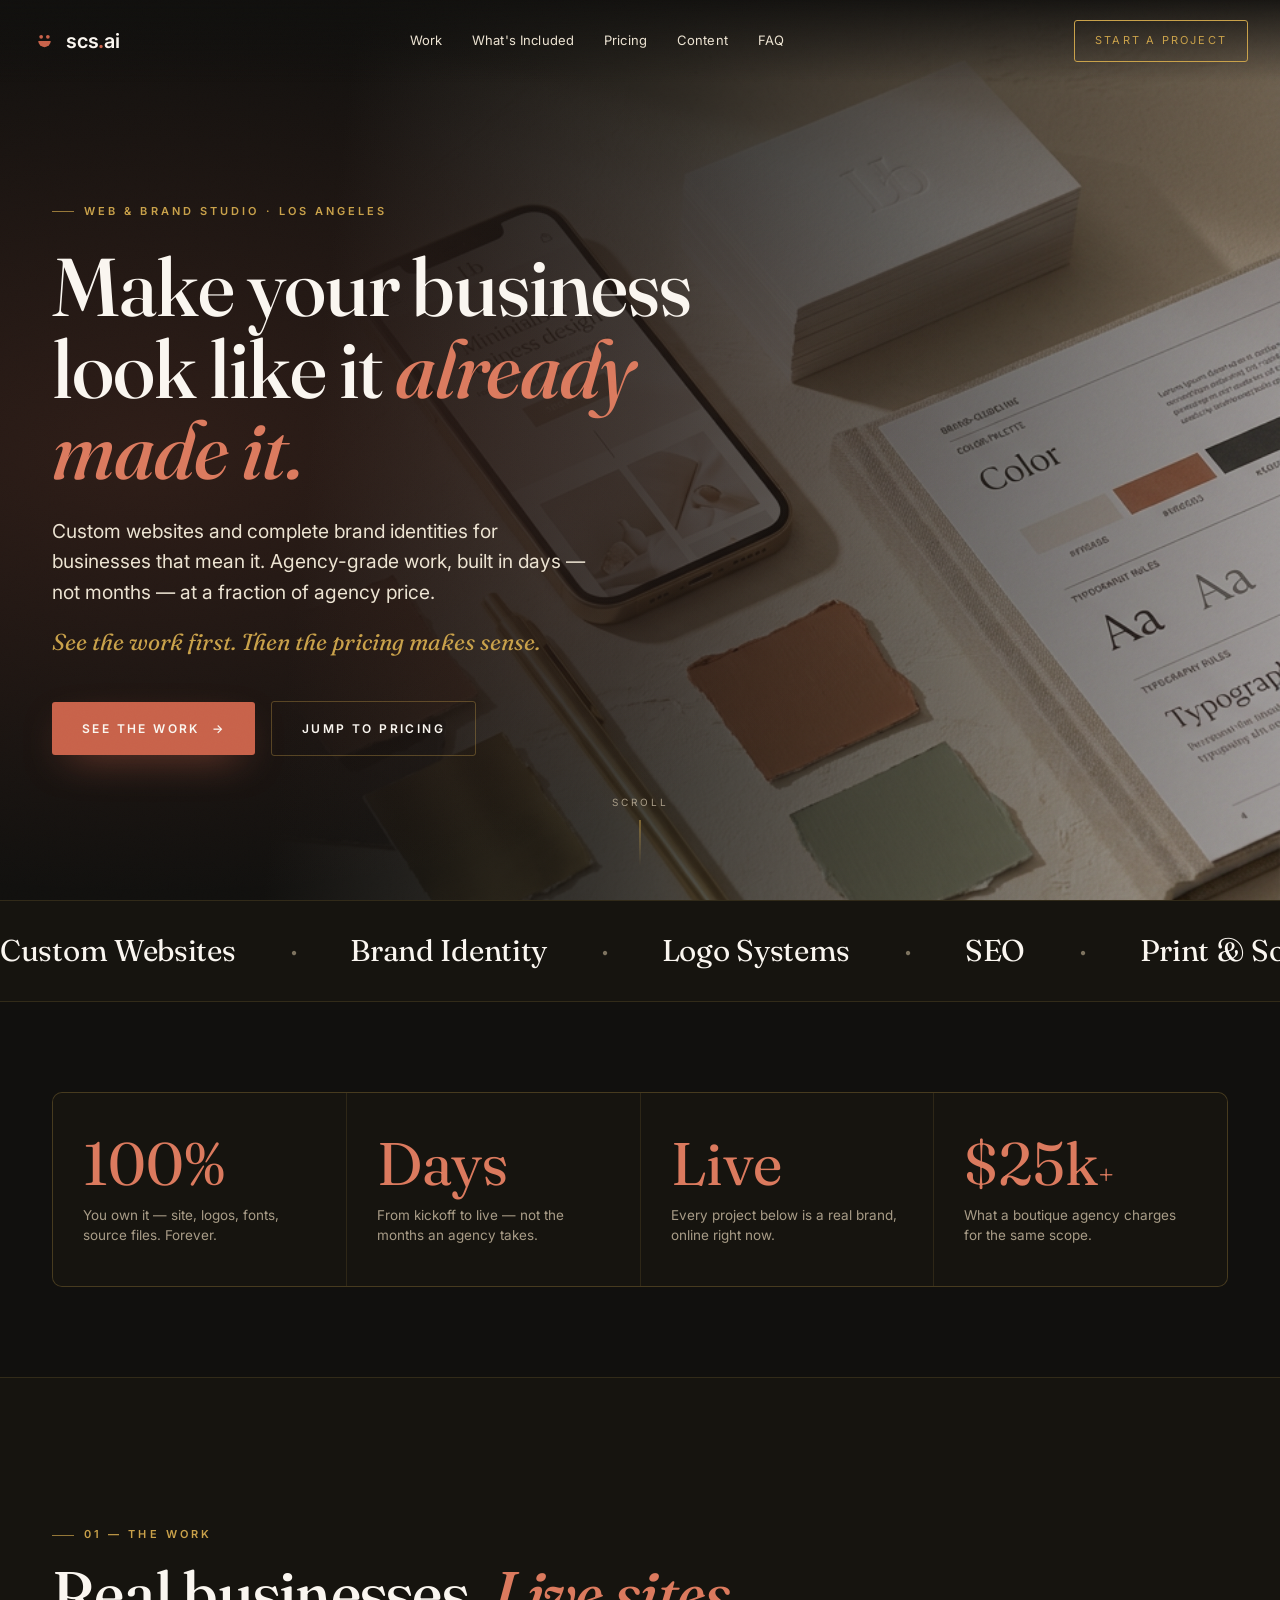
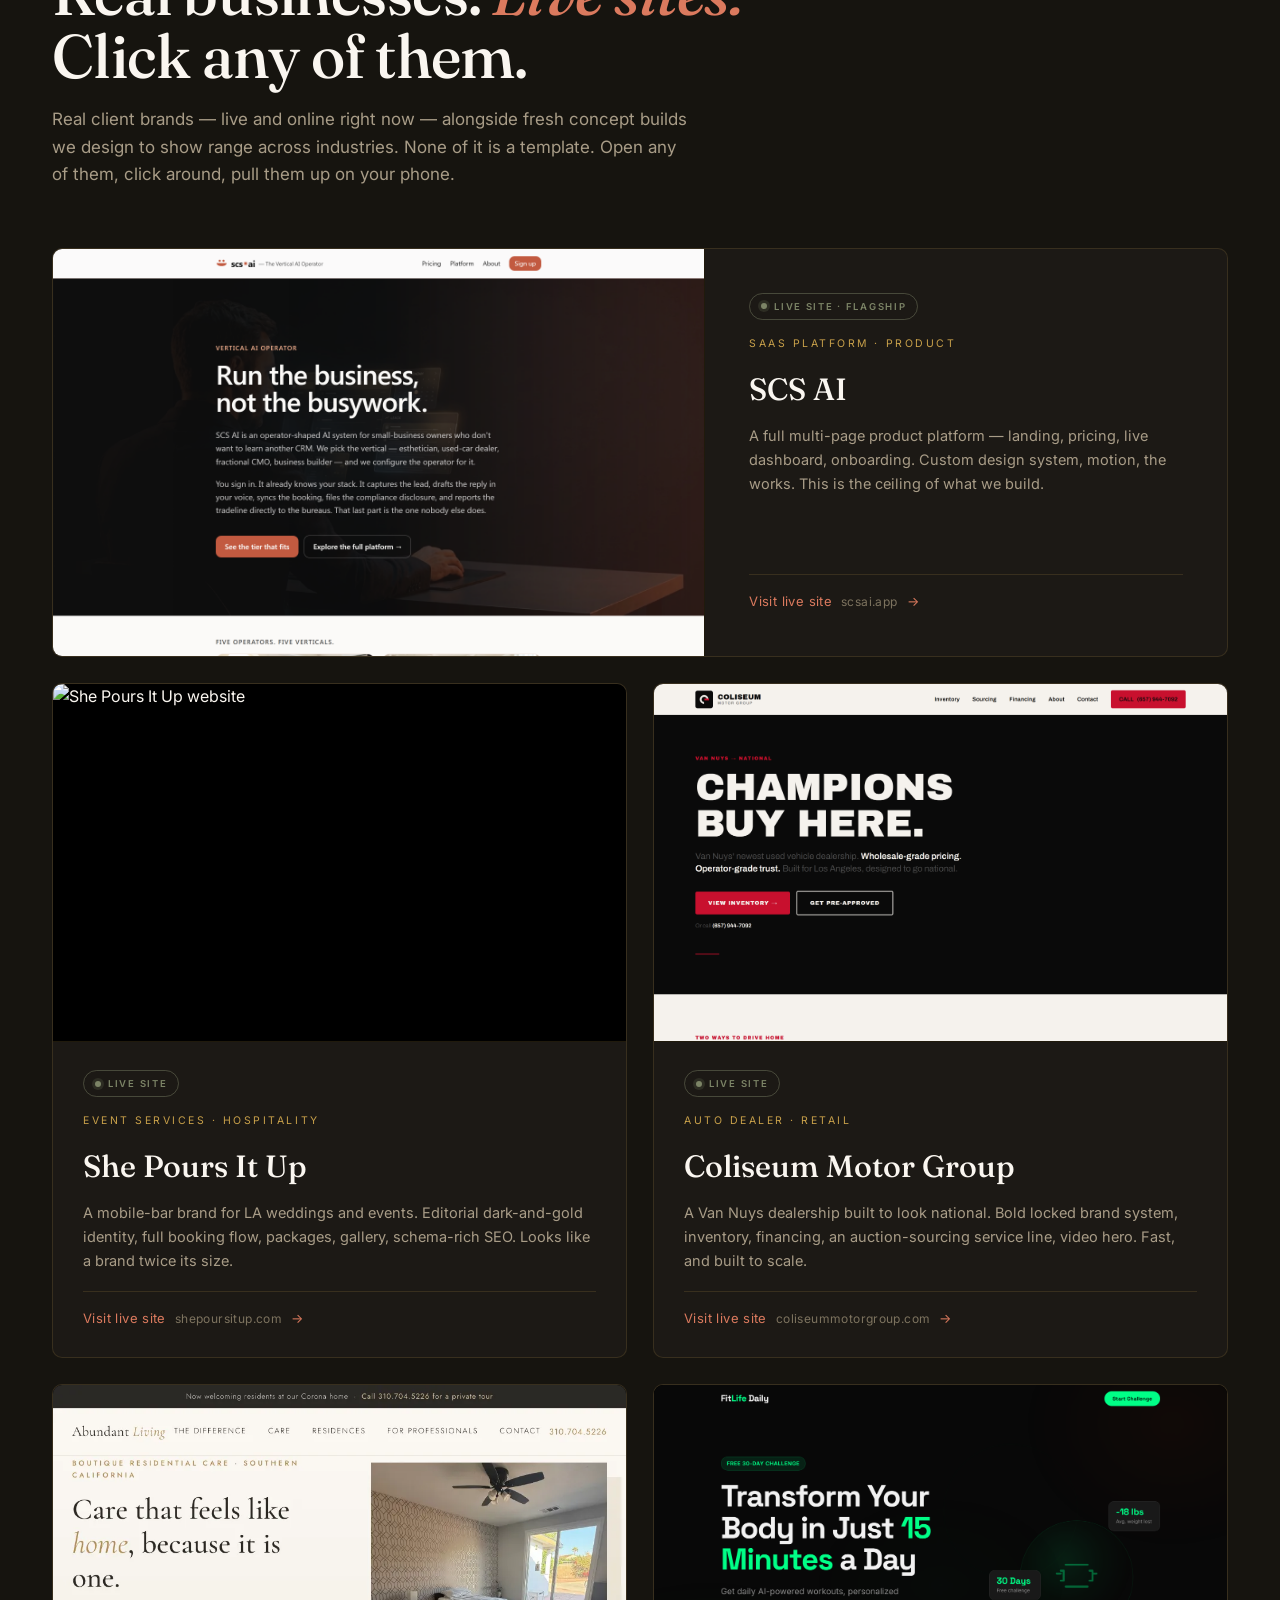
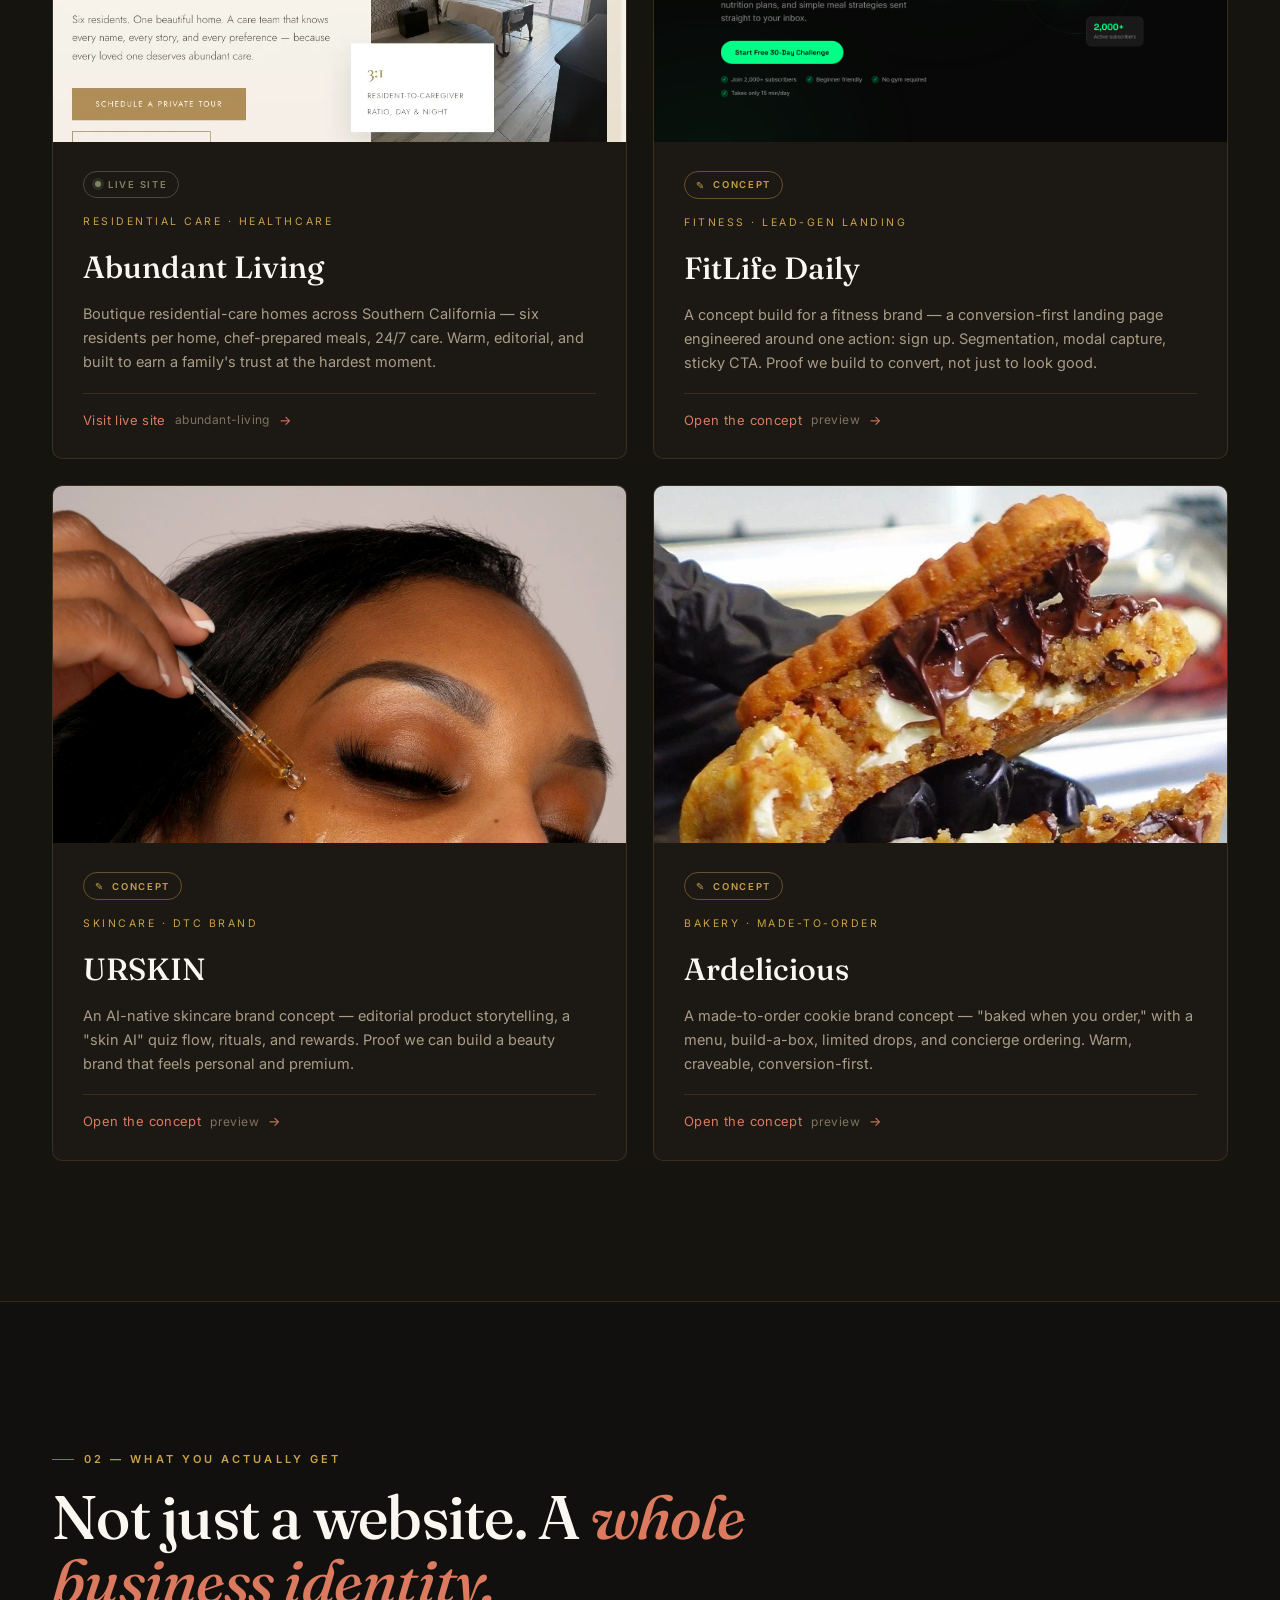
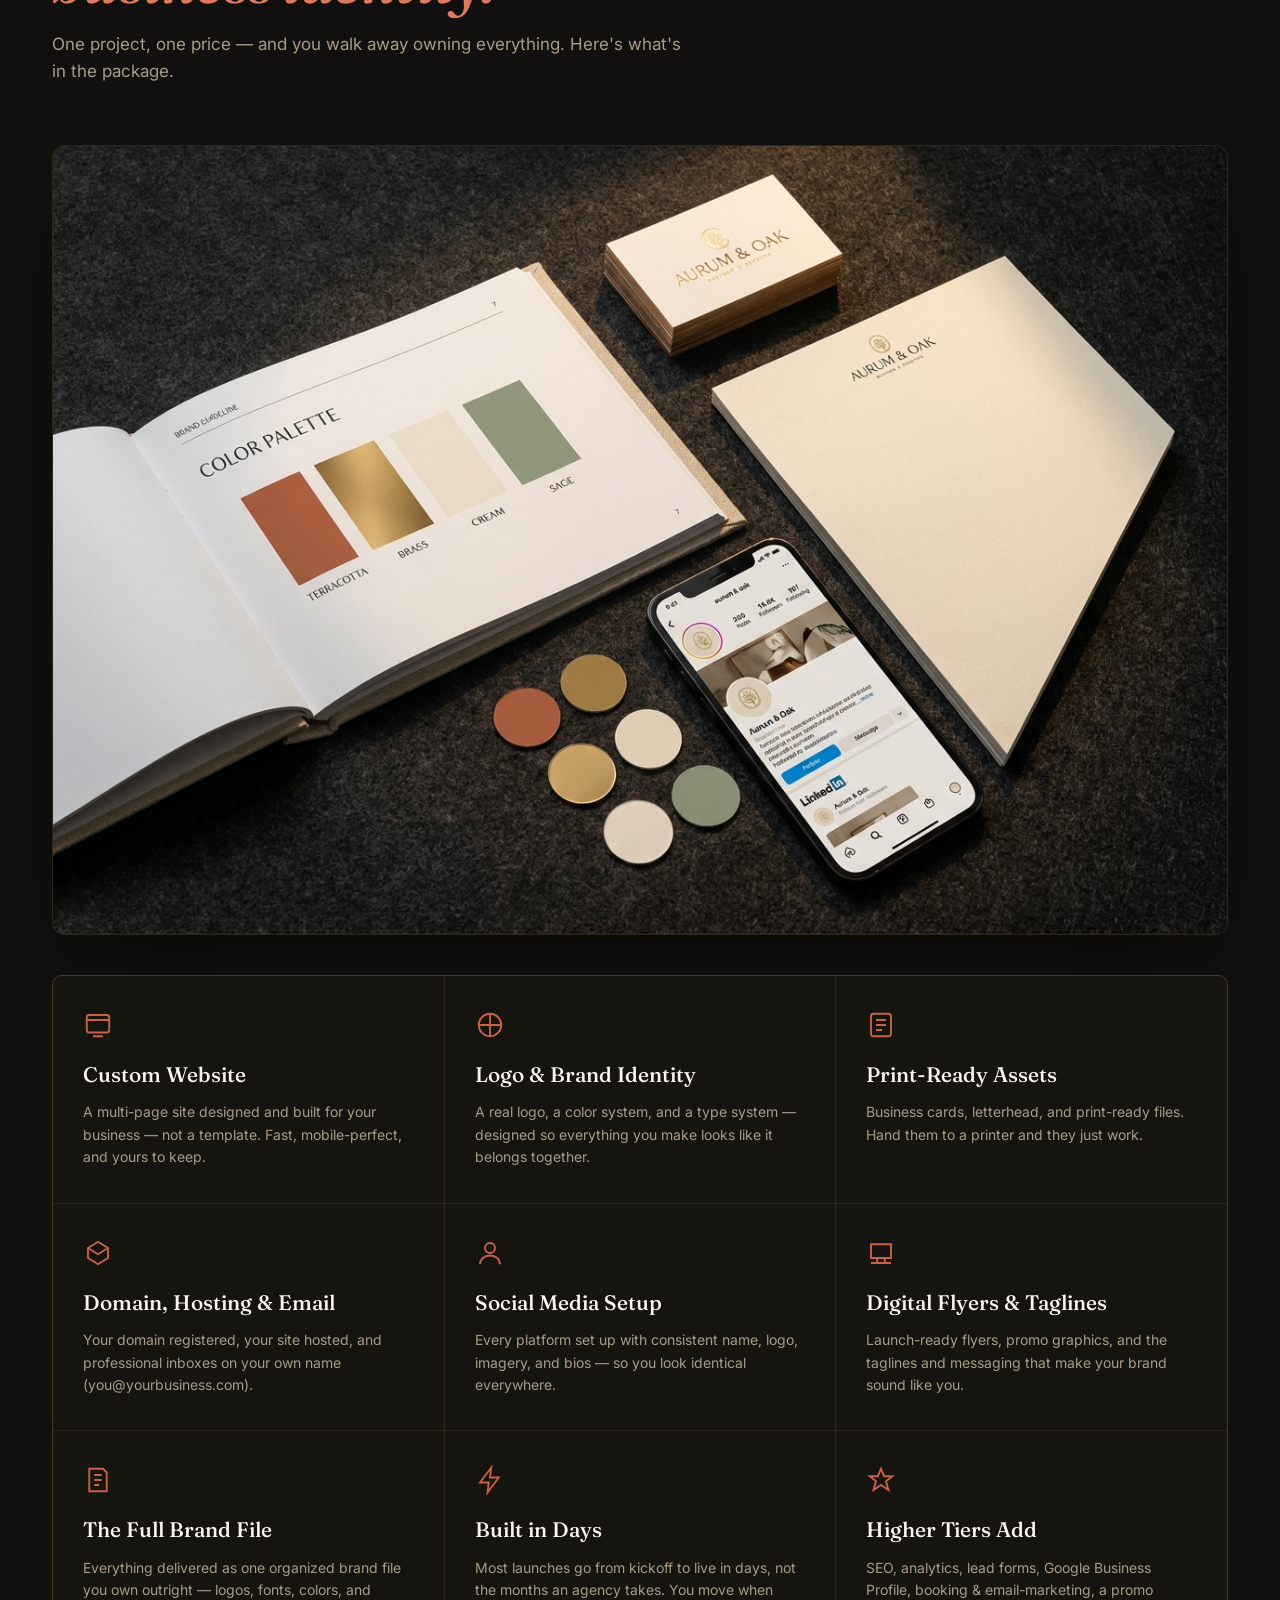
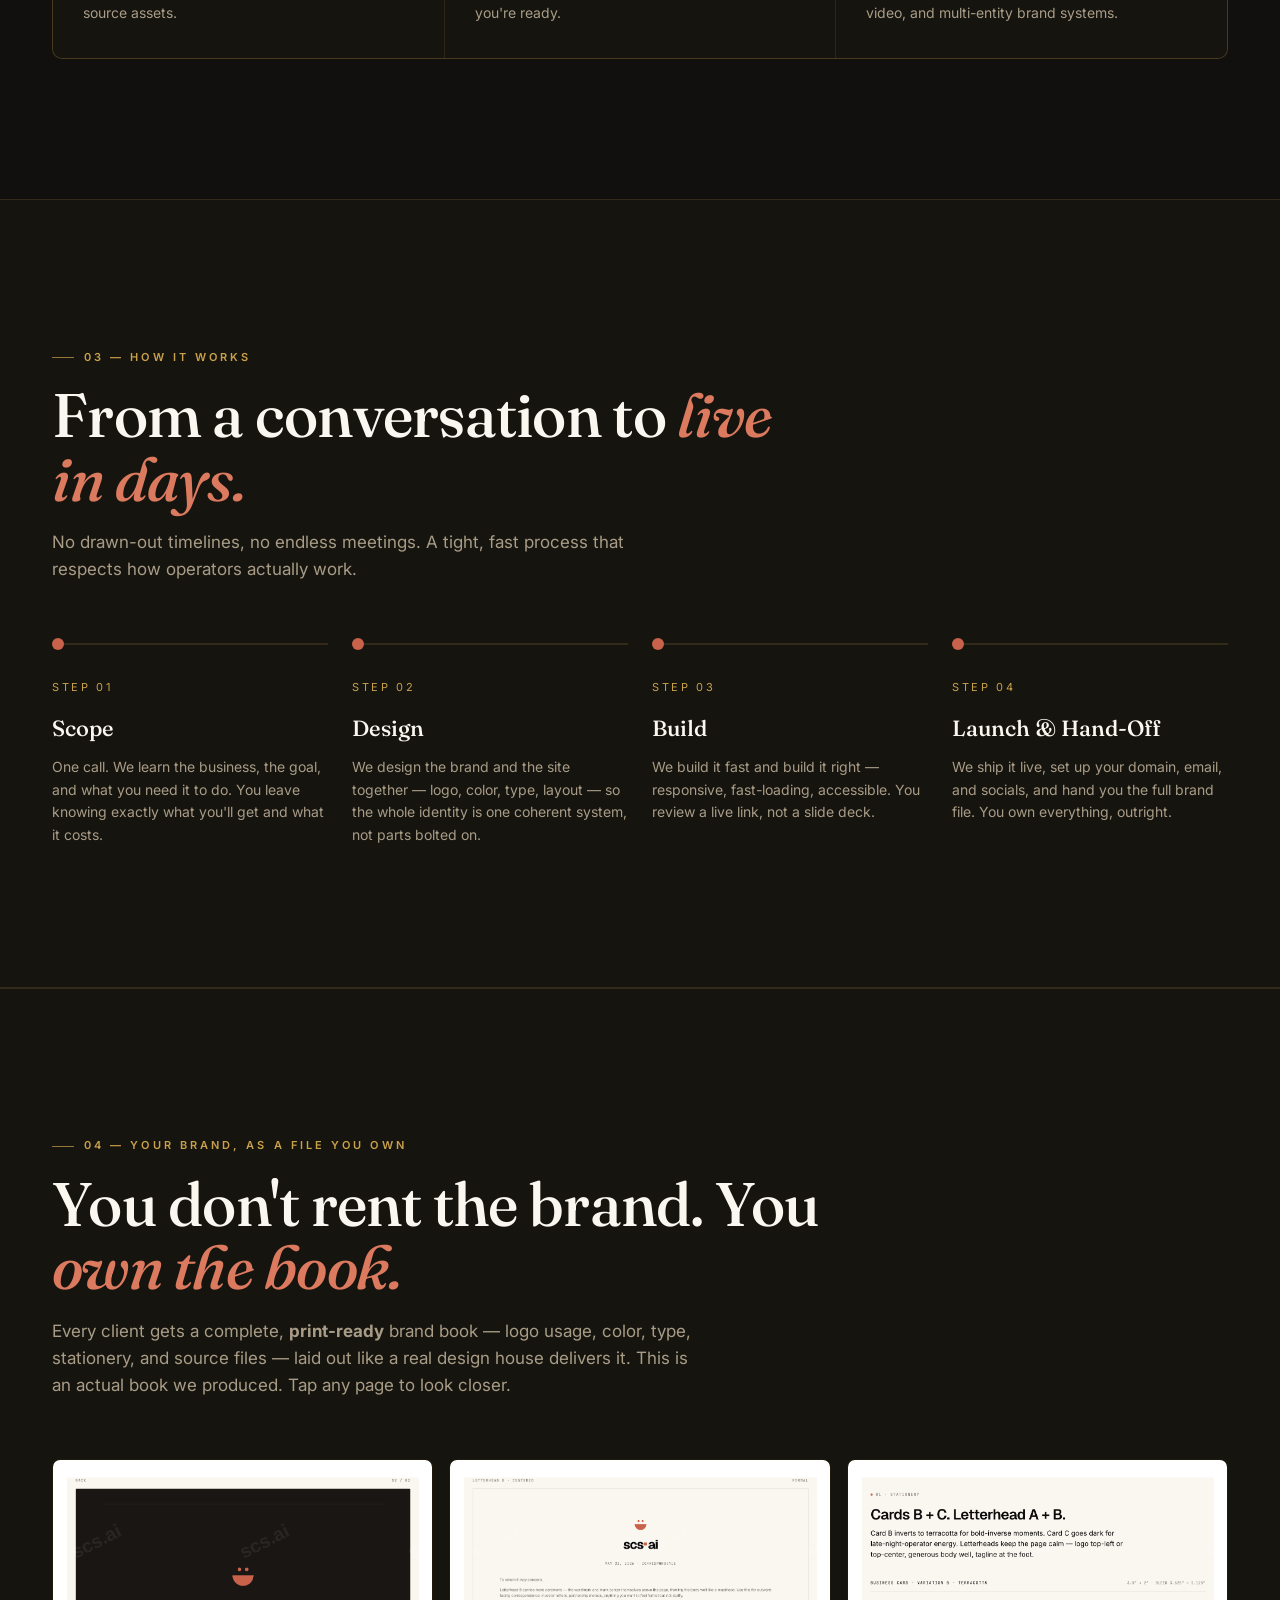
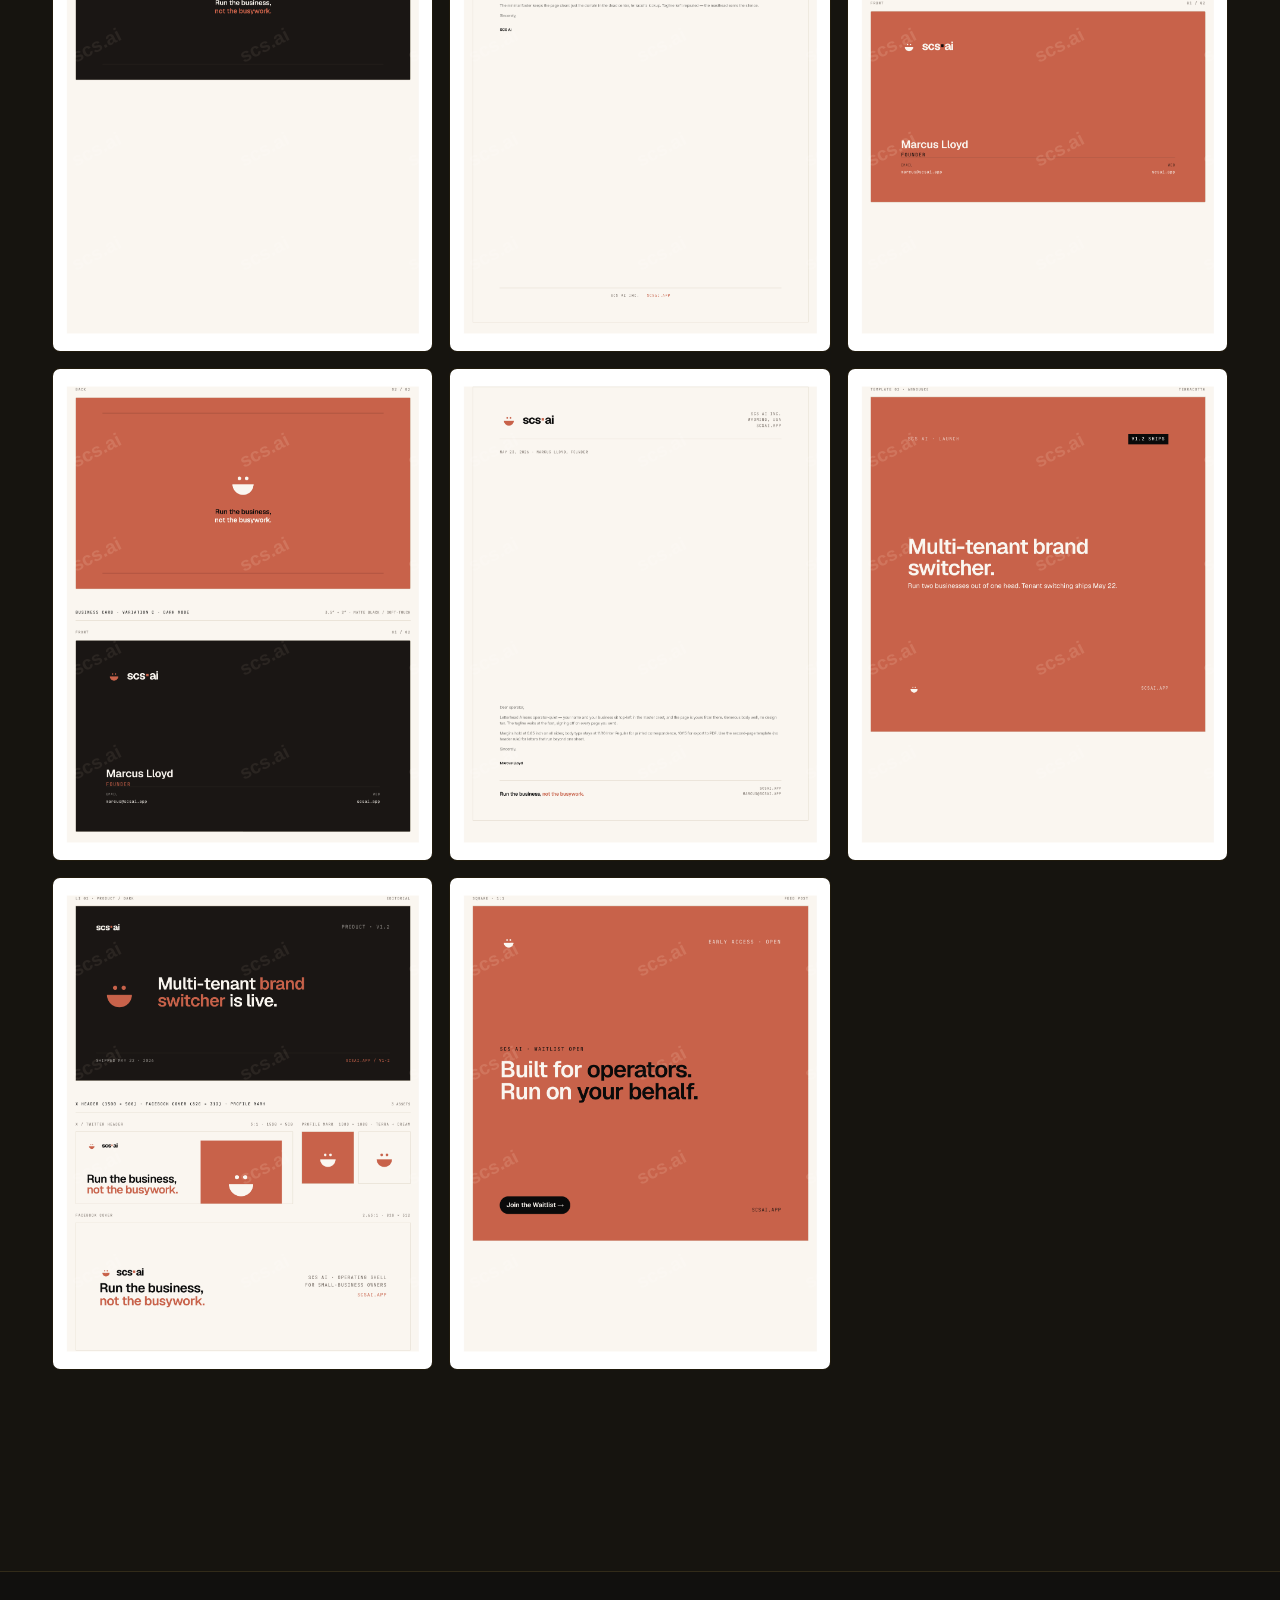
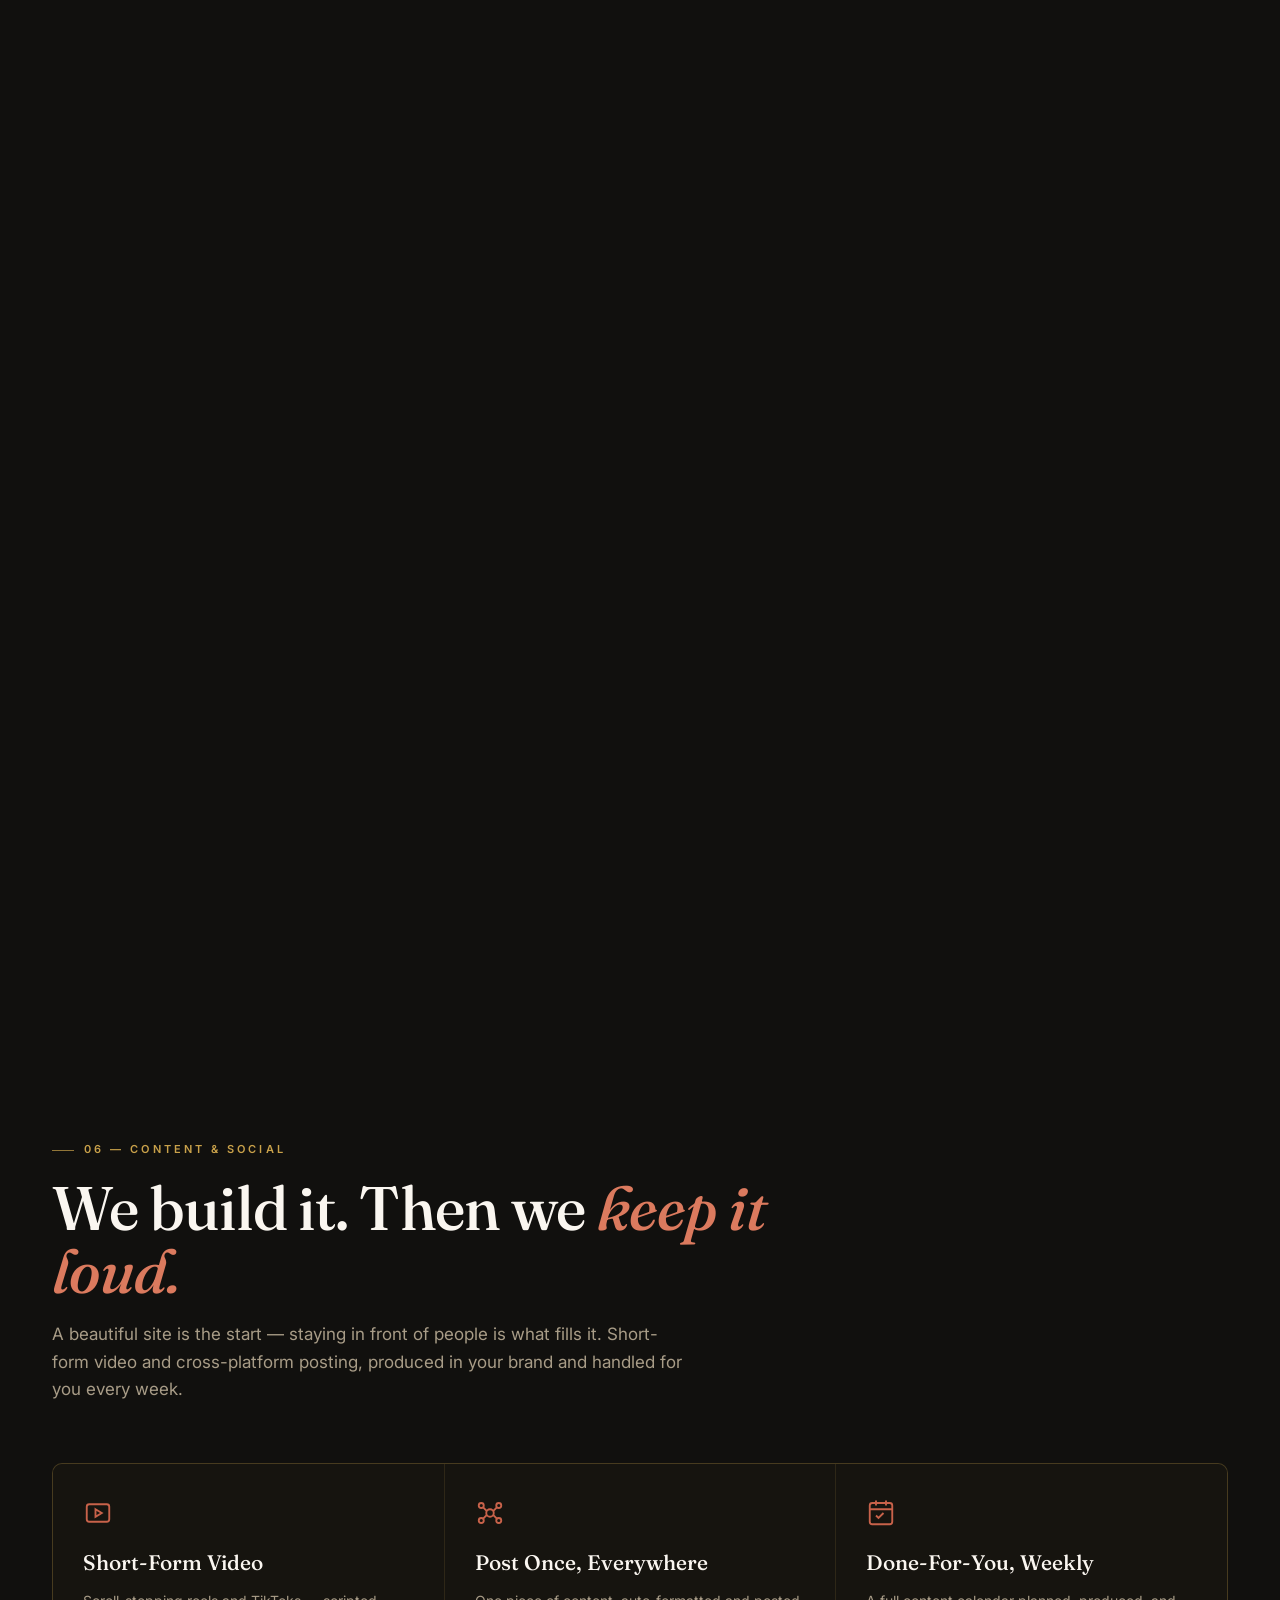
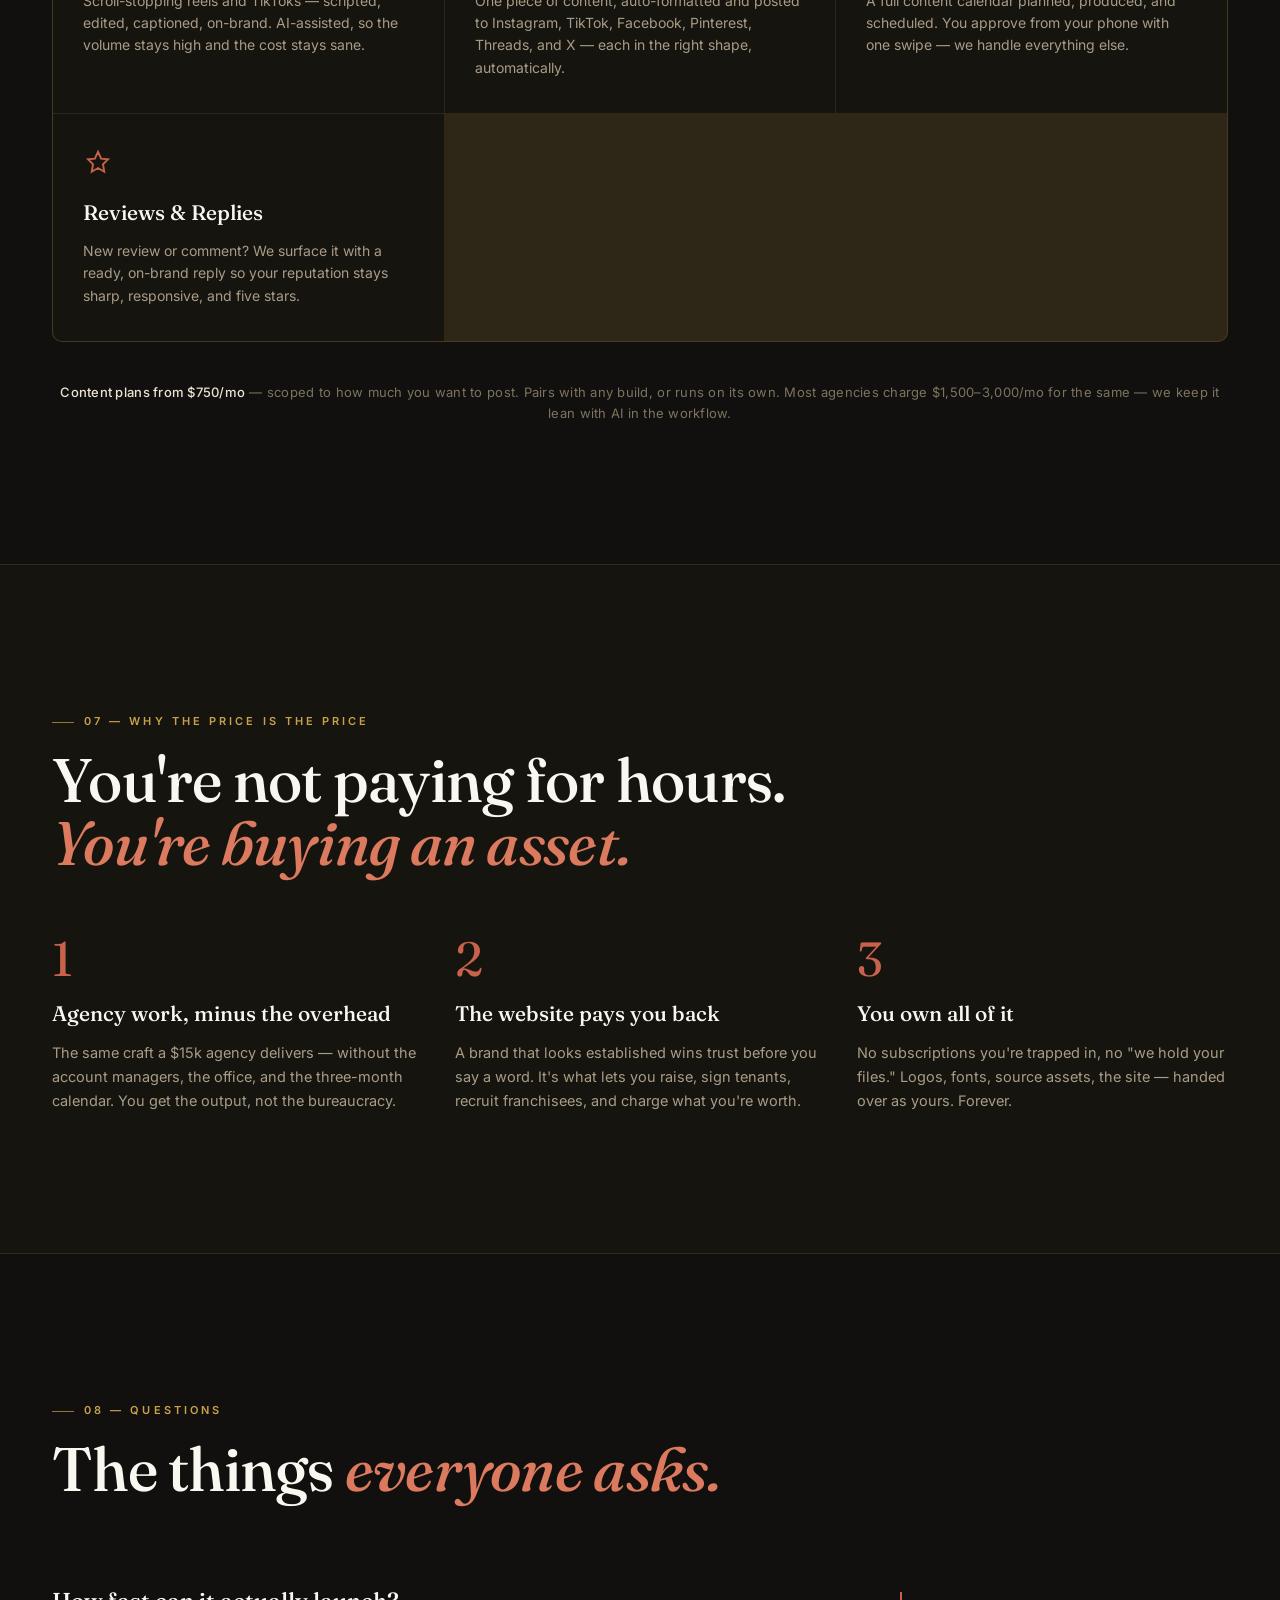
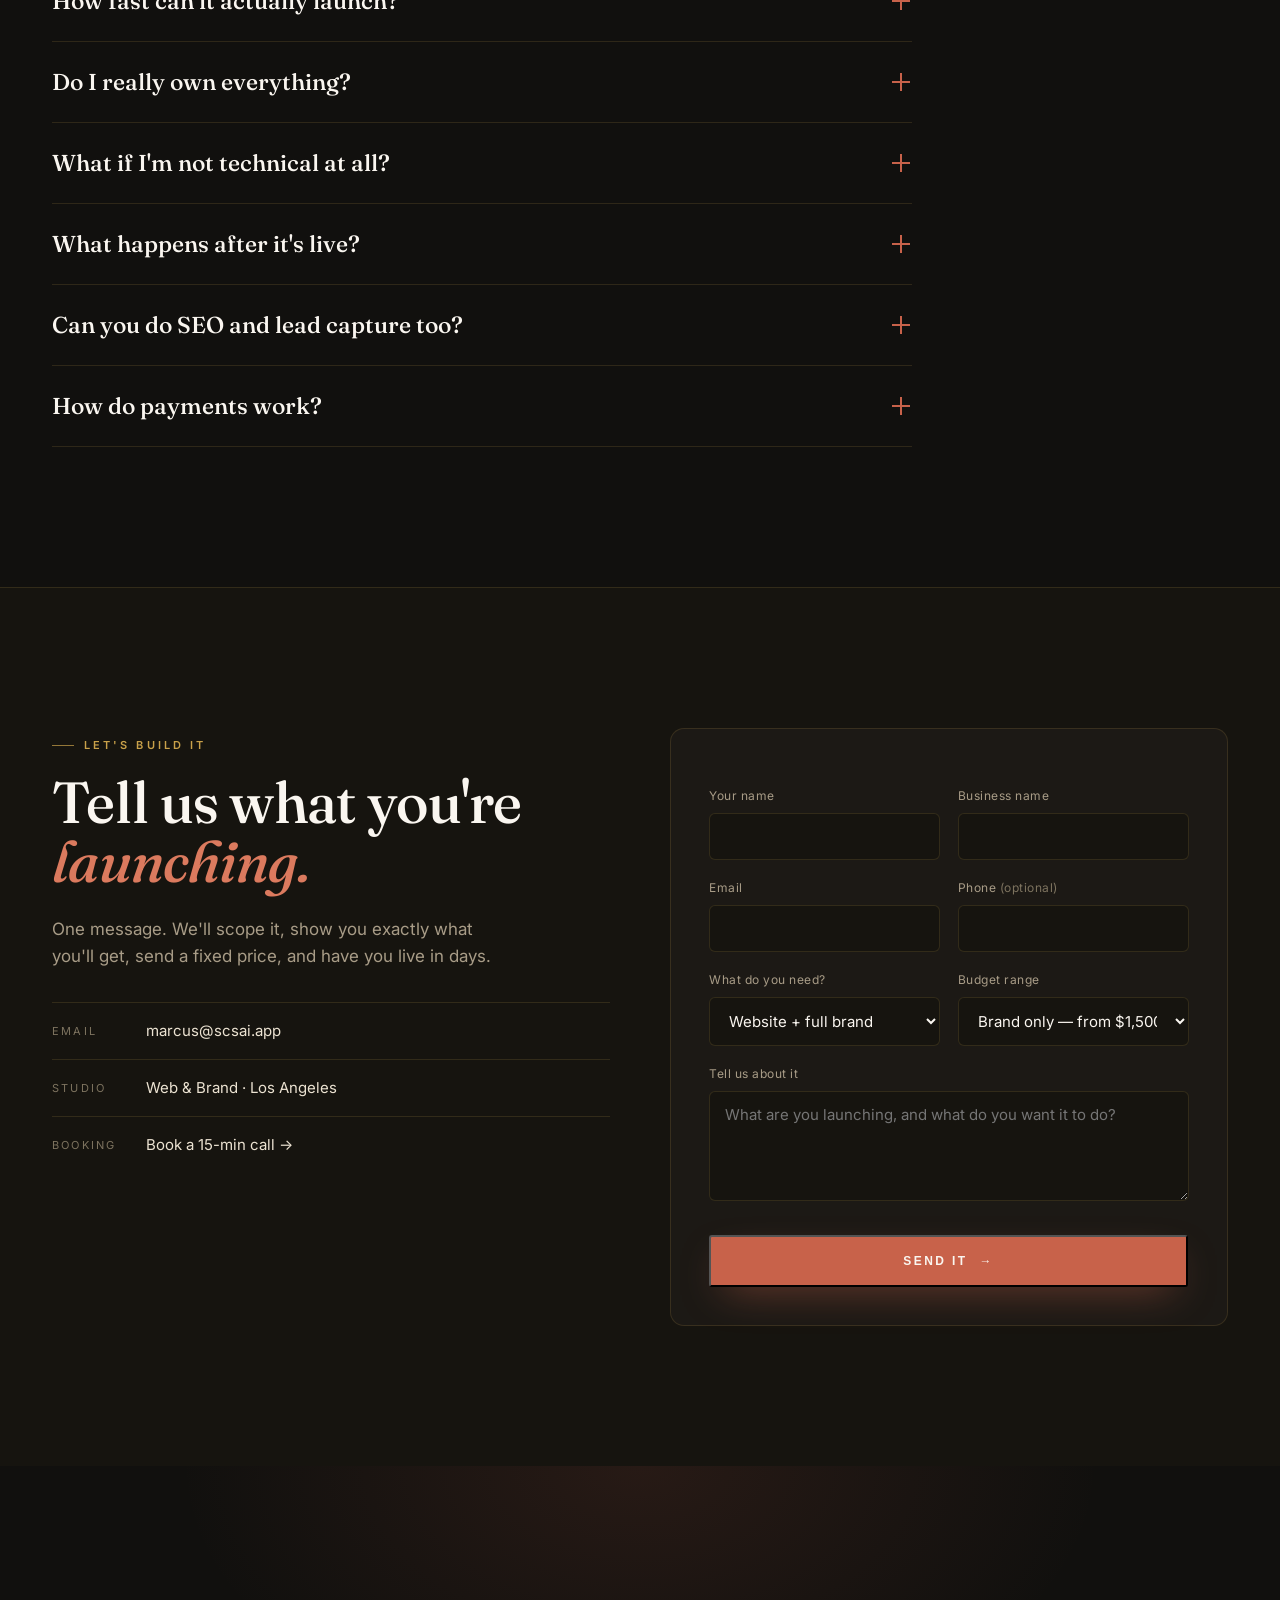
==== index.html @ d677682e "Brand portfolio: watermarked, print-ready gallery + lightbox Expanded the brand-file section into a " ====
<!DOCTYPE html>
<html lang="en">
<head>
<meta charset="UTF-8" />
<meta name="viewport" content="width=device-width, initial-scale=1.0" />
<meta name="robots" content="noindex, nofollow" />
<title>SCS AI — Websites & Brands for Businesses That Mean It</title>
<meta name="description" content="Custom websites and complete brand identities for serious small businesses. Agency-grade work, founder-grade speed. See the live work, then the pricing." />
<meta property="og:title" content="SCS AI — Websites & Brands for Businesses That Mean It" />
<meta property="og:description" content="Custom websites and complete brand identities. See the live work, then the pricing." />
<meta property="og:type" content="website" />
<link rel="icon" href="data:image/svg+xml,<svg xmlns='http://www.w3.org/2000/svg' viewBox='0 0 120 120'><rect width='120' height='120' rx='24' fill='%2311100e'/><circle cx='46' cy='46' r='9' fill='%23c8624a'/><circle cx='74' cy='46' r='9' fill='%23c8624a'/><path d='M34 62a26 26 0 0 0 52 0Z' fill='%23c8624a'/></svg>">

<link rel="preconnect" href="https://fonts.googleapis.com">
<link rel="preconnect" href="https://fonts.gstatic.com" crossorigin>
<link href="https://fonts.googleapis.com/css2?family=Fraunces:ital,opsz,wght@0,9..144,400;0,9..144,500;0,9..144,600;0,9..144,700;1,9..144,400;1,9..144,500&family=Inter:wght@400;500;600;700&display=swap" rel="stylesheet">

<style>
:root{
  --bg:#11100e; --bg-2:#16140f; --panel:#1c1915; --panel-2:#221d17;
  --cream:#faf6f0; --cream-2:#ece3d2; --muted:#a89c87; --muted-2:#7d735f;
  --ink:#0a0a0a;
  --terra:#c8624a; --terra-bright:#db7a5e; --terra-deep:#9d4631; --brass:#c9a14a; --sage:#7c8466;
  --line:rgba(201,161,74,0.16); --line-strong:rgba(201,161,74,0.34);
  --serif:'Fraunces',Georgia,serif; --sans:'Inter',system-ui,sans-serif;
  --ease:cubic-bezier(0.22,1,0.36,1);
  --sp:clamp(20px,4vw,40px);
}
*,*::before,*::after{box-sizing:border-box;margin:0;padding:0}
html{scroll-behavior:smooth;-webkit-font-smoothing:antialiased;text-rendering:optimizeLegibility}
body{background:var(--bg);color:var(--cream);font-family:var(--sans);font-weight:400;font-size:16px;line-height:1.6;overflow-x:hidden;position:relative}
/* fine film grain over everything */
body::after{content:'';position:fixed;inset:0;z-index:9999;pointer-events:none;opacity:.035;mix-blend-mode:overlay;
  background-image:url("data:image/svg+xml,%3Csvg xmlns='http://www.w3.org/2000/svg' width='200' height='200'%3E%3Cfilter id='n'%3E%3CfeTurbulence type='fractalNoise' baseFrequency='0.85' numOctaves='3'/%3E%3C/filter%3E%3Crect width='100%25' height='100%25' filter='url(%23n)'/%3E%3C/svg%3E")}
img{max-width:100%;display:block}
a{color:inherit;text-decoration:none}
::selection{background:var(--terra);color:var(--cream)}
.container{width:100%;max-width:1240px;margin:0 auto;padding:0 32px;position:relative;z-index:2}
section{padding:clamp(80px,11vw,140px) 0;position:relative}
.serif{font-family:var(--serif);font-weight:400;letter-spacing:-0.012em}
.eyebrow{display:inline-flex;align-items:center;gap:10px;font-size:11px;font-weight:600;letter-spacing:0.28em;text-transform:uppercase;color:var(--brass)}
.eyebrow::before{content:'';width:22px;height:1px;background:var(--brass);opacity:.7}
.crimson{color:var(--terra-bright)}

/* ---------- nav ---------- */
nav{position:fixed;top:0;left:0;right:0;z-index:100;display:flex;justify-content:space-between;align-items:center;
  padding:20px 32px;transition:all .45s var(--ease);background:linear-gradient(to bottom,rgba(17,16,14,.92),rgba(17,16,14,0))}
nav.scrolled{background:rgba(17,16,14,.86);backdrop-filter:blur(20px) saturate(1.2);border-bottom:1px solid var(--line);padding:13px 32px}
.logo{display:inline-flex;align-items:center;gap:9px;font-family:var(--sans);font-size:20px;font-weight:600;letter-spacing:-.01em;color:var(--cream)}
.logo b{color:var(--terra)}
.logo-mark{width:25px;height:25px;flex-shrink:0;transition:transform .5s var(--ease)}
.logo:hover .logo-mark{transform:rotate(-8deg) scale(1.06)}
.nav-mid{display:flex;gap:30px;align-items:center}
.nav-mid a{font-size:13px;color:var(--cream-2);letter-spacing:.01em;transition:color .3s;position:relative}
.nav-mid a::after{content:'';position:absolute;left:0;bottom:-5px;width:0;height:1px;background:var(--terra);transition:width .35s var(--ease)}
.nav-mid a:hover{color:var(--cream)}.nav-mid a:hover::after{width:100%}
.nav-cta{font-size:11px;letter-spacing:.2em;text-transform:uppercase;padding:11px 20px;border:1px solid var(--brass);color:var(--brass);transition:all .35s var(--ease);border-radius:3px}
.nav-cta:hover{background:var(--brass);color:var(--bg);transform:translateY(-1px)}
.burger{display:none;flex-direction:column;gap:5px;background:none;border:0;cursor:pointer;padding:6px}
.burger span{width:24px;height:2px;background:var(--cream);transition:.3s var(--ease)}
.mobile-menu{display:none}
@media(max-width:920px){
  .nav-mid,nav .nav-cta{display:none}
  .burger{display:flex}
  .mobile-menu{display:flex;position:fixed;inset:0;z-index:99;background:rgba(13,12,10,.97);backdrop-filter:blur(10px);flex-direction:column;align-items:center;justify-content:center;gap:30px;opacity:0;pointer-events:none;transition:opacity .4s var(--ease)}
  .mobile-menu.open{opacity:1;pointer-events:auto}
  .mobile-menu a{font-family:var(--serif);font-size:30px;color:var(--cream)}
  .mobile-menu a.mm-cta{font-family:var(--sans);font-size:13px;letter-spacing:.2em;text-transform:uppercase;border:1px solid var(--brass);color:var(--brass);padding:14px 26px;border-radius:3px}
}

/* ---------- buttons ---------- */
.btn{display:inline-flex;align-items:center;gap:12px;padding:17px 30px;font-size:12px;letter-spacing:.2em;text-transform:uppercase;font-weight:600;border-radius:3px;transition:transform .35s var(--ease),background .35s,border-color .35s,color .35s;will-change:transform}
.btn-primary{background:var(--terra);color:var(--cream);box-shadow:0 14px 40px -16px rgba(200,98,74,.7)}
.btn-primary:hover{background:var(--terra-bright);transform:translateY(-2px);box-shadow:0 22px 54px -18px rgba(200,98,74,.85)}
.btn-ghost{border:1px solid var(--line-strong);color:var(--cream)}
.btn-ghost:hover{border-color:var(--brass);color:var(--brass);transform:translateY(-2px)}
.btn .arr{transition:transform .35s var(--ease)}
.btn:hover .arr{transform:translateX(5px)}

/* ---------- hero ---------- */
.hero{min-height:100vh;display:flex;align-items:center;position:relative;overflow:hidden;padding:0}
.hero-bg{position:absolute;inset:0;z-index:0;will-change:transform}
.hero-bg img{width:100%;height:115%;object-fit:cover;object-position:center right;filter:contrast(1.03) saturate(1.04) brightness(.96)}
.hero-bg::after{content:'';position:absolute;inset:0;background:linear-gradient(96deg,var(--bg) 26%,rgba(17,16,14,.82) 50%,rgba(17,16,14,.28) 100%)}
.hero-bg::before{content:'';position:absolute;inset:0;z-index:1;background:radial-gradient(120% 90% at 12% 50%,rgba(200,98,74,.16),transparent 55%)}
.hero-inner{position:relative;z-index:3;padding:140px 0 90px;max-width:760px}
.hero h1{font-size:clamp(44px,6.4vw,88px);line-height:.99;margin:26px 0 26px;font-weight:500}
.hero h1 em{font-style:italic;color:var(--terra-bright)}
.hero-sub{font-size:clamp(17px,1.5vw,20px);color:var(--cream-2);max-width:540px;margin-bottom:16px}
.hero-tag{font-family:var(--serif);font-style:italic;font-size:clamp(19px,2vw,23px);color:var(--brass);margin-bottom:40px}
.cta-row{display:flex;gap:16px;align-items:center;flex-wrap:wrap}
.hero-scroll{position:absolute;bottom:34px;left:50%;transform:translateX(-50%);z-index:3;display:flex;flex-direction:column;align-items:center;gap:10px;font-size:10px;letter-spacing:.3em;text-transform:uppercase;color:var(--muted)}
.hero-scroll .bar{width:1px;height:46px;background:linear-gradient(var(--brass),transparent);animation:drop 2s var(--ease) infinite}
@keyframes drop{0%{transform:scaleY(0);transform-origin:top}45%{transform:scaleY(1);transform-origin:top}55%{transform:scaleY(1);transform-origin:bottom}100%{transform:scaleY(0);transform-origin:bottom}}
@media(max-width:600px){.hero-scroll{display:none}}

/* ---------- marquee ---------- */
.marquee{border-top:1px solid var(--line);border-bottom:1px solid var(--line);background:var(--bg-2);padding:26px 0;overflow:hidden;white-space:nowrap}
.marquee-track{display:inline-flex;align-items:center;gap:54px;animation:scroll 34s linear infinite}
.marquee:hover .marquee-track{animation-play-state:paused}
.marquee-item{display:inline-flex;align-items:center;gap:54px;font-family:var(--serif);font-size:clamp(20px,2.4vw,30px);color:var(--cream);letter-spacing:-.01em}
.marquee-item span{color:var(--muted-2)}
.marquee-dot{width:8px;height:8px;border-radius:50%;background:var(--terra);flex-shrink:0}
@keyframes scroll{to{transform:translateX(-50%)}}

/* ---------- stat band ---------- */
.stats{background:var(--bg)}
.stat-grid{display:grid;grid-template-columns:repeat(4,1fr);gap:1px;background:var(--line);border:1px solid var(--line);border-radius:10px;overflow:hidden}
@media(max-width:760px){.stat-grid{grid-template-columns:1fr 1fr}}
.stat{background:var(--bg-2);padding:40px 30px}
.stat .big{font-family:var(--serif);font-size:clamp(40px,5vw,60px);line-height:1;color:var(--terra-bright);margin-bottom:12px}
.stat .lbl{font-size:13.5px;color:var(--muted);line-height:1.5}

/* ---------- section head ---------- */
.sec-head{max-width:780px;margin-bottom:60px}
.sec-head h2{font-size:clamp(34px,4.8vw,62px);line-height:1.03;margin:18px 0 18px;font-weight:500}
.sec-head h2 em{font-style:italic;color:var(--terra-bright)}
.sec-head p{font-size:17px;color:var(--muted);max-width:640px}

/* ---------- work ---------- */
.work{background:var(--bg-2);border-top:1px solid var(--line);border-bottom:1px solid var(--line)}
.work-grid{display:grid;grid-template-columns:1fr 1fr;gap:26px}
@media(max-width:820px){.work-grid{grid-template-columns:1fr}}
.work-card{background:var(--panel);border:1px solid var(--line);border-radius:10px;overflow:hidden;transition:transform .5s var(--ease),border-color .5s,box-shadow .5s;display:flex;flex-direction:column}
.work-card.wide{grid-column:1 / -1}
.work-card.wide .work-grid-inner{display:grid;grid-template-columns:1.25fr 1fr}
@media(max-width:820px){.work-card.wide .work-grid-inner{grid-template-columns:1fr}}
.work-card:hover{transform:translateY(-6px);border-color:var(--line-strong);box-shadow:0 36px 80px -34px rgba(0,0,0,.75)}
.work-shot{aspect-ratio:16/10;overflow:hidden;border-bottom:1px solid var(--line);background:#000}
.work-card.wide .work-shot{border-bottom:none;border-right:1px solid var(--line);aspect-ratio:auto;min-height:340px}
@media(max-width:820px){.work-card.wide .work-shot{border-right:none;border-bottom:1px solid var(--line);min-height:0;aspect-ratio:16/10}}
.work-shot img{width:100%;height:100%;object-fit:cover;object-position:top;transition:transform 1.3s var(--ease)}
.work-card:hover .work-shot img{transform:scale(1.05)}
.work-body{padding:28px 30px;display:flex;flex-direction:column;flex-grow:1}
.work-card.wide .work-body{justify-content:center;padding:44px}
.work-cat{font-size:10.5px;letter-spacing:.24em;text-transform:uppercase;color:var(--brass);margin-bottom:12px}
.wtag{display:inline-flex;align-items:center;gap:7px;font-size:9.5px;letter-spacing:.18em;text-transform:uppercase;font-weight:600;padding:5px 11px;border-radius:100px;margin-bottom:16px;align-self:flex-start;width:fit-content}
.wtag.live{color:var(--sage);border:1px solid rgba(124,132,102,.45)}
.wtag.live::before{content:'';width:6px;height:6px;border-radius:50%;background:var(--sage);box-shadow:0 0 0 3px rgba(124,132,102,.18)}
.wtag.concept{color:var(--brass);border:1px solid rgba(201,161,74,.42)}
.wtag.concept::before{content:'✎';font-size:10px}
.work-card h3{font-family:var(--serif);font-size:clamp(24px,2.4vw,32px);font-weight:500;margin-bottom:10px}
.work-card p{font-size:14.5px;color:var(--muted);line-height:1.65;flex-grow:1;margin-bottom:18px}
.work-link{display:inline-flex;align-items:center;gap:9px;font-size:13px;letter-spacing:.03em;color:var(--terra-bright);border-top:1px solid var(--line);padding-top:16px;transition:gap .3s}
.work-card:hover .work-link{gap:15px;color:var(--brass)}
.work-link .url{color:var(--muted-2);font-size:12px}

/* ---------- includes ---------- */
.feature-img{border:1px solid var(--line);border-radius:12px;overflow:hidden;margin-bottom:40px;box-shadow:0 36px 80px -38px rgba(0,0,0,.75)}
.feature-img img{width:100%;display:block}
.inc-grid{display:grid;grid-template-columns:repeat(3,1fr);gap:1px;background:var(--line);border:1px solid var(--line);border-radius:10px;overflow:hidden}
@media(max-width:880px){.inc-grid{grid-template-columns:1fr 1fr}}
@media(max-width:560px){.inc-grid{grid-template-columns:1fr}}
.inc{background:var(--bg-2);padding:34px 30px;transition:background .4s}
.inc:hover{background:var(--panel)}
.inc-ico{width:30px;height:30px;color:var(--terra);margin-bottom:18px}
.inc-ico svg{width:100%;height:100%;stroke:currentColor;stroke-width:1.5;fill:none}
.inc h4{font-family:var(--serif);font-size:21px;font-weight:500;margin-bottom:10px}
.inc p{font-size:14px;color:var(--muted);line-height:1.6}

/* ---------- process ---------- */
.proc-grid{display:grid;grid-template-columns:repeat(4,1fr);gap:24px;counter-reset:step}
@media(max-width:880px){.proc-grid{grid-template-columns:1fr 1fr}}
@media(max-width:520px){.proc-grid{grid-template-columns:1fr}}
.proc{position:relative;padding-top:34px;border-top:2px solid var(--line)}
.proc::before{content:'';position:absolute;top:-7px;left:0;width:12px;height:12px;border-radius:50%;background:var(--terra)}
.proc .step{font-size:11px;letter-spacing:.24em;text-transform:uppercase;color:var(--brass);margin-bottom:14px}
.proc h4{font-family:var(--serif);font-size:22px;font-weight:500;margin-bottom:10px}
.proc p{font-size:14px;color:var(--muted);line-height:1.62}

/* ---------- brand file ---------- */
.brandfile{background:var(--bg-2);border-top:1px solid var(--line);border-bottom:1px solid var(--line)}
.bf-gallery{display:grid;grid-template-columns:repeat(3,1fr);gap:16px;margin-top:48px}
@media(max-width:760px){.bf-gallery{grid-template-columns:1fr 1fr}}
.bf-item{border:1px solid var(--line);border-radius:8px;overflow:hidden;background:#000;transition:transform .5s var(--ease),border-color .5s,box-shadow .5s}
.bf-item:hover{border-color:var(--line-strong);transform:translateY(-4px);box-shadow:0 30px 60px -30px rgba(0,0,0,.7)}
.bf-item img{width:100%;height:100%;object-fit:cover}
.bf-note{margin-top:32px;font-family:var(--serif);font-style:italic;font-size:18px;color:var(--muted)}
.bf-item{position:relative;cursor:zoom-in}
.bf-item::after{content:'';position:absolute;inset:0;pointer-events:none;background-image:url("data:image/svg+xml,%3Csvg xmlns='http://www.w3.org/2000/svg' width='168' height='104'%3E%3Ctext x='8' y='66' font-family='Inter,Arial,sans-serif' font-size='19' font-weight='600' fill='%23faf6f0' fill-opacity='0.34' transform='rotate(-27 84 52)'%3Escs.ai%3C/text%3E%3C/svg%3E");background-repeat:repeat;mix-blend-mode:soft-light}
.bf-item::before{content:'\2922';position:absolute;bottom:11px;right:12px;z-index:2;width:30px;height:30px;border-radius:50%;background:rgba(17,16,14,.74);color:var(--cream);display:flex;align-items:center;justify-content:center;font-size:15px;opacity:0;transition:opacity .3s;pointer-events:none}
.bf-item:hover::before{opacity:1}
.lightbox{position:fixed;inset:0;z-index:1000;background:rgba(8,7,6,.93);backdrop-filter:blur(8px);display:flex;align-items:center;justify-content:center;padding:40px;opacity:0;pointer-events:none;transition:opacity .35s var(--ease)}
.lightbox.open{opacity:1;pointer-events:auto}
.lb-inner{position:relative;max-width:min(880px,92vw);max-height:86vh;border:1px solid var(--line-strong);border-radius:8px;overflow:hidden;box-shadow:0 40px 100px -30px rgba(0,0,0,.85)}
.lb-inner img{display:block;max-width:100%;max-height:86vh;object-fit:contain}
.lb-inner::after{content:'';position:absolute;inset:0;pointer-events:none;background-image:url("data:image/svg+xml,%3Csvg xmlns='http://www.w3.org/2000/svg' width='210' height='128'%3E%3Ctext x='10' y='80' font-family='Inter,Arial,sans-serif' font-size='23' font-weight='600' fill='%23faf6f0' fill-opacity='0.3' transform='rotate(-27 105 64)'%3Escs.ai%3C/text%3E%3C/svg%3E");background-repeat:repeat;mix-blend-mode:soft-light}
.lb-close{position:absolute;top:22px;right:30px;z-index:1001;background:none;border:0;color:var(--cream);font-size:36px;line-height:1;cursor:pointer;opacity:.8;transition:opacity .3s}
.lb-close:hover{opacity:1}

/* ---------- pricing ---------- */
.price-grid{display:grid;grid-template-columns:repeat(3,1fr);gap:20px;margin-bottom:30px}
@media(max-width:880px){.price-grid{grid-template-columns:1fr}}
.tier{background:var(--bg-2);border:1px solid var(--line);border-radius:14px;padding:38px 32px;display:flex;flex-direction:column;transition:transform .5s var(--ease),border-color .5s,box-shadow .5s;position:relative}
.tier:hover{transform:translateY(-6px);border-color:var(--line-strong);box-shadow:0 40px 90px -40px rgba(0,0,0,.8)}
.tier.feature{background:linear-gradient(180deg,rgba(200,98,74,.12),transparent 40%),var(--panel);border-color:var(--terra)}
.tier.feature::before{content:'MOST POPULAR';position:absolute;top:-12px;left:32px;background:var(--terra);color:var(--cream);font-size:10px;letter-spacing:.16em;padding:6px 14px;border-radius:3px;font-weight:600}
.tier .tname{font-size:11px;letter-spacing:.24em;text-transform:uppercase;color:var(--muted-2);margin-bottom:14px}
.tier.feature .tname{color:var(--brass)}
.tier .price{font-family:var(--serif);font-size:46px;color:var(--cream);line-height:1;margin-bottom:6px}
.tier.feature .price{color:var(--terra-bright)}
.tier .price small{font-size:15px;color:var(--muted)}
.tier .pdesc{font-size:13.5px;color:var(--muted);margin-bottom:26px;min-height:40px;line-height:1.55}
.tier ul{list-style:none;flex-grow:1;margin-bottom:28px}
.tier li{font-size:13.5px;color:var(--cream-2);padding:10px 0;border-bottom:1px solid var(--line);display:flex;gap:11px;align-items:flex-start}
.tier li::before{content:'✦';color:var(--brass);font-size:10px;margin-top:4px;flex-shrink:0}
.tier .btn{width:100%;justify-content:center}
.compare-note{font-size:13px;color:var(--muted-2);text-align:center;margin-bottom:48px;letter-spacing:.02em}
.compare-note b{color:var(--cream-2);font-weight:500}

/* bundle */
.bundle{background:linear-gradient(120deg,var(--panel),var(--bg-2));border:1px solid var(--line-strong);border-radius:14px;padding:clamp(30px,4vw,52px);display:grid;grid-template-columns:1.3fr 1fr;gap:44px;align-items:center}
@media(max-width:820px){.bundle{grid-template-columns:1fr}}
.bundle h3{font-family:var(--serif);font-size:clamp(26px,3vw,34px);font-weight:500;margin-bottom:16px}
.bundle h3 em{font-style:italic;color:var(--terra-bright)}
.bundle p{font-size:15px;color:var(--muted);margin-bottom:18px}
.bundle .big{font-family:var(--serif);font-size:clamp(44px,6vw,58px);color:var(--terra-bright);line-height:1}
.bundle .care{font-size:13px;color:var(--muted);margin-top:10px}
.bundle-right{border-left:1px solid var(--line);padding-left:42px}
@media(max-width:820px){.bundle-right{border-left:none;padding-left:0;border-top:1px solid var(--line);padding-top:30px}}
.bundle-right li{font-size:14px;color:var(--cream-2);padding:9px 0;display:flex;gap:11px}
.bundle-right li::before{content:'✓';color:var(--sage);font-weight:700;flex-shrink:0}

/* ---------- why ---------- */
.why-grid{display:grid;grid-template-columns:repeat(3,1fr);gap:32px;margin-top:20px}
@media(max-width:820px){.why-grid{grid-template-columns:1fr}}
.why .num{font-family:var(--serif);font-size:48px;color:var(--terra);line-height:1}
.why h4{font-family:var(--serif);font-size:21px;font-weight:500;margin:14px 0 10px}
.why p{font-size:14.5px;color:var(--muted);line-height:1.65}

/* ---------- faq ---------- */
.faq-wrap{max-width:860px}
.faq{border-bottom:1px solid var(--line)}
.faq-q{width:100%;text-align:left;background:none;border:0;cursor:pointer;padding:26px 0;display:flex;justify-content:space-between;align-items:center;gap:20px;color:var(--cream);font-family:var(--serif);font-size:clamp(19px,2vw,23px);font-weight:500}
.faq-q .pm{flex-shrink:0;width:22px;height:22px;position:relative}
.faq-q .pm::before,.faq-q .pm::after{content:'';position:absolute;background:var(--terra);transition:transform .35s var(--ease);top:50%;left:50%}
.faq-q .pm::before{width:18px;height:2px;transform:translate(-50%,-50%)}
.faq-q .pm::after{width:2px;height:18px;transform:translate(-50%,-50%)}
.faq.open .pm::after{transform:translate(-50%,-50%) scaleY(0)}
.faq-a{max-height:0;overflow:hidden;transition:max-height .45s var(--ease)}
.faq-a p{font-size:15px;color:var(--muted);line-height:1.7;padding:0 0 26px}

/* ---------- contact / form ---------- */
.contact{background:var(--bg-2);border-top:1px solid var(--line)}
.contact-grid{display:grid;grid-template-columns:1fr 1fr;gap:60px;align-items:start}
@media(max-width:880px){.contact-grid{grid-template-columns:1fr;gap:42px}}
.contact-left h2{font-size:clamp(34px,4.6vw,58px);line-height:1.03;margin-bottom:24px;font-weight:500}
.contact-left h2 em{font-style:italic;color:var(--terra-bright)}
.contact-left p{font-size:17px;color:var(--muted);max-width:460px;margin-bottom:32px}
.contact-line{display:flex;align-items:center;gap:14px;padding:16px 0;border-top:1px solid var(--line);font-size:15px;color:var(--cream-2)}
.contact-line .k{font-size:11px;letter-spacing:.2em;text-transform:uppercase;color:var(--muted-2);width:80px;flex-shrink:0}
.contact-line a:hover{color:var(--brass)}
form.inq{background:var(--panel);border:1px solid var(--line);border-radius:14px;padding:clamp(26px,3vw,40px)}
.inq .row{display:grid;grid-template-columns:1fr 1fr;gap:18px}
@media(max-width:480px){.inq .row{grid-template-columns:1fr}}
.inq label{display:block;font-size:12px;letter-spacing:.04em;color:var(--muted);margin:18px 0 8px}
.inq input,.inq select,.inq textarea{width:100%;background:var(--bg-2);border:1px solid var(--line);border-radius:6px;padding:13px 15px;color:var(--cream);font-family:inherit;font-size:15px;transition:border-color .3s}
.inq input:focus,.inq select:focus,.inq textarea:focus{outline:none;border-color:var(--terra)}
.inq textarea{resize:vertical;min-height:110px}
.inq .btn{width:100%;justify-content:center;margin-top:26px}
.inq .honey{position:absolute;left:-9999px}
.inq-success{display:none;text-align:center;padding:30px 10px}
.inq-success.show{display:block}
.inq-success .mk{width:54px;height:54px;margin:0 auto 18px}
.inq-success h3{font-family:var(--serif);font-size:26px;margin-bottom:10px}
.inq-success p{color:var(--muted)}
.inq-err{display:none;color:var(--terra-bright);font-size:13.5px;margin-top:14px;text-align:center}
.inq-err.show{display:block}

/* ---------- final cta ---------- */
.cta-final{text-align:center;background:var(--bg);position:relative;overflow:hidden}
.cta-final::before{content:'';position:absolute;inset:0;background:radial-gradient(60% 80% at 50% 0%,rgba(200,98,74,.12),transparent 60%)}
.cta-final h2{font-size:clamp(40px,6.5vw,84px);line-height:1.0;margin-bottom:26px;font-weight:500}
.cta-final h2 em{font-style:italic;color:var(--terra-bright)}
.cta-final p{font-size:18px;color:var(--muted);max-width:560px;margin:0 auto 40px}

/* ---------- footer ---------- */
footer{border-top:1px solid var(--line);padding:64px 0 40px;background:var(--bg)}
.foot-top{display:flex;justify-content:space-between;align-items:flex-start;flex-wrap:wrap;gap:30px;padding-bottom:40px;border-bottom:1px solid var(--line)}
.foot-mark{max-width:360px}
.foot-mark .logo{font-size:26px;margin-bottom:16px}
.foot-mark p{font-size:14px;color:var(--muted);line-height:1.6}
.foot-cols{display:flex;gap:64px;flex-wrap:wrap}
.foot-col h5{font-size:11px;letter-spacing:.2em;text-transform:uppercase;color:var(--muted-2);margin-bottom:16px}
.foot-col a,.foot-col p{display:block;font-size:14px;color:var(--cream-2);margin-bottom:10px}
.foot-col a:hover{color:var(--brass)}
.foot-fine{margin-top:30px;font-size:12px;color:var(--muted-2);letter-spacing:.03em;display:flex;justify-content:space-between;flex-wrap:wrap;gap:12px}

/* ---------- reveal ---------- */
.reveal{opacity:0;transform:translateY(36px);transition:opacity .9s var(--ease),transform .9s var(--ease)}
.reveal.vis{opacity:1;transform:translateY(0)}
@media(prefers-reduced-motion:reduce){*{animation:none!important;transition:none!important}.reveal{opacity:1;transform:none}}
</style>
</head>
<body>

<nav id="nav">
  <a href="#top" class="logo" aria-label="scs.ai home">
    <svg class="logo-mark" viewBox="0 0 120 96" aria-hidden="true"><circle cx="44" cy="30" r="9" fill="#c8624a"/><circle cx="76" cy="30" r="9" fill="#c8624a"/><path d="M30 50a30 30 0 0 0 60 0Z" fill="#c8624a"/></svg>
    <span>scs<b>.</b>ai</span>
  </a>
  <div class="nav-mid">
    <a href="#work">Work</a>
    <a href="#includes">What's Included</a>
    <a href="#pricing">Pricing</a>
    <a href="#content">Content</a>
    <a href="#faq">FAQ</a>
  </div>
  <a href="#contact" class="nav-cta">Start a project</a>
  <button class="burger" id="burger" aria-label="Open menu"><span></span><span></span><span></span></button>
</nav>

<div class="mobile-menu" id="mobileMenu">
  <a href="#work">Work</a>
  <a href="#includes">What's Included</a>
  <a href="#process">Process</a>
  <a href="#pricing">Pricing</a>
  <a href="#content">Content</a>
  <a href="#faq">FAQ</a>
  <a href="#contact" class="mm-cta">Start a project</a>
</div>

<a id="top"></a>

<!-- HERO -->
<header class="hero">
  <div class="hero-bg" id="heroBg"><img src="assets/media/hero.png" alt="Premium brand and web design materials on a warm studio surface" /></div>
  <div class="container">
    <div class="hero-inner">
      <span class="eyebrow">Web &amp; Brand Studio · Los Angeles</span>
      <h1 class="serif">Make your business look like it <em>already made it.</em></h1>
      <p class="hero-sub">Custom websites and complete brand identities for businesses that mean it. Agency-grade work, built in days — not months — at a fraction of agency price.</p>
      <p class="hero-tag">See the work first. Then the pricing makes sense.</p>
      <div class="cta-row">
        <a href="#work" class="btn btn-primary">See the work <span class="arr">→</span></a>
        <a href="#pricing" class="btn btn-ghost">Jump to pricing</a>
      </div>
    </div>
  </div>
  <div class="hero-scroll"><span>Scroll</span><span class="bar"></span></div>
</header>

<!-- MARQUEE -->
<div class="marquee" aria-hidden="true">
  <div class="marquee-track">
    <div class="marquee-item">Custom Websites<span>·</span>Brand Identity<span>·</span>Logo Systems<span>·</span>SEO<span>·</span>Print &amp; Social<span>·</span>Lead Capture<span>·</span></div>
    <div class="marquee-item">Custom Websites<span>·</span>Brand Identity<span>·</span>Logo Systems<span>·</span>SEO<span>·</span>Print &amp; Social<span>·</span>Lead Capture<span>·</span></div>
  </div>
</div>

<!-- STATS -->
<section class="stats" style="padding-top:clamp(60px,8vw,90px);padding-bottom:clamp(60px,8vw,90px)">
  <div class="container">
    <div class="stat-grid reveal">
      <div class="stat"><div class="big" data-count="100" data-suffix="%">100%</div><div class="lbl">You own it — site, logos, fonts, source files. Forever.</div></div>
      <div class="stat"><div class="big">Days</div><div class="lbl">From kickoff to live — not the months an agency takes.</div></div>
      <div class="stat"><div class="big">Live</div><div class="lbl">Every project below is a real brand, online right now.</div></div>
      <div class="stat"><div class="big">$25k<span style="font-size:.5em">+</span></div><div class="lbl">What a boutique agency charges for the same scope.</div></div>
    </div>
  </div>
</section>

<!-- THE WORK -->
<section id="work" class="work">
  <div class="container">
    <div class="sec-head reveal">
      <span class="eyebrow">01 — The Work</span>
      <h2 class="serif">Real businesses. <em>Live sites.</em> Click any of them.</h2>
      <p>Real client brands — live and online right now — alongside fresh concept builds we design to show range across industries. None of it is a template. Open any of them, click around, pull them up on your phone.</p>
    </div>

    <div class="work-grid">
      <a class="work-card wide reveal" href="https://scsai.app" target="_blank" rel="noopener">
        <div class="work-grid-inner">
          <div class="work-shot"><img src="assets/work/scs.png" alt="SCS AI website" /></div>
          <div class="work-body">
<span class="wtag live">Live site · Flagship</span>
            <div class="work-cat">SaaS Platform · Product</div>
            <h3>SCS AI</h3>
            <p>A full multi-page product platform — landing, pricing, live dashboard, onboarding. Custom design system, motion, the works. This is the ceiling of what we build.</p>
            <span class="work-link">Visit live site <span class="url">scsai.app</span> →</span>
          </div>
        </div>
      </a>

      <a class="work-card reveal" href="https://shepoursitup.com" target="_blank" rel="noopener">
        <div class="work-shot"><img src="assets/work/shepours.png" alt="She Pours It Up website" /></div>
        <div class="work-body">
<span class="wtag live">Live site</span>
          <div class="work-cat">Event Services · Hospitality</div>
          <h3>She Pours It Up</h3>
          <p>A mobile-bar brand for LA weddings and events. Editorial dark-and-gold identity, full booking flow, packages, gallery, schema-rich SEO. Looks like a brand twice its size.</p>
          <span class="work-link">Visit live site <span class="url">shepoursitup.com</span> →</span>
        </div>
      </a>

      <a class="work-card reveal" href="https://coliseummotorgroup.com" target="_blank" rel="noopener">
        <div class="work-shot"><img src="assets/work/coliseum.png" alt="Coliseum Motor Group website" /></div>
        <div class="work-body">
<span class="wtag live">Live site</span>
          <div class="work-cat">Auto Dealer · Retail</div>
          <h3>Coliseum Motor Group</h3>
          <p>A Van Nuys dealership built to look national. Bold locked brand system, inventory, financing, an auction-sourcing service line, video hero. Fast, and built to scale.</p>
          <span class="work-link">Visit live site <span class="url">coliseummotorgroup.com</span> →</span>
        </div>
      </a>

      <a class="work-card reveal" href="https://abundant-living-preview.netlify.app" target="_blank" rel="noopener">
        <div class="work-shot"><img src="assets/work/abundant.webp" alt="Abundant Living Facilities website" loading="lazy" /></div>
        <div class="work-body">
          <span class="wtag live">Live site</span>
          <div class="work-cat">Residential Care · Healthcare</div>
          <h3>Abundant Living</h3>
          <p>Boutique residential-care homes across Southern California — six residents per home, chef-prepared meals, 24/7 care. Warm, editorial, and built to earn a family's trust at the hardest moment.</p>
          <span class="work-link">Visit live site <span class="url">abundant-living</span> →</span>
        </div>
      </a>

      <a class="work-card reveal" href="work/fitlife/index.html" target="_blank" rel="noopener">
        <div class="work-shot"><img src="assets/work/fitlife.png" alt="FitLife Daily landing page" /></div>
        <div class="work-body">
<span class="wtag concept">Concept</span>
          <div class="work-cat">Fitness · Lead-Gen Landing</div>
          <h3>FitLife Daily</h3>
          <p>A concept build for a fitness brand — a conversion-first landing page engineered around one action: sign up. Segmentation, modal capture, sticky CTA. Proof we build to convert, not just to look good.</p>
          <span class="work-link">Open the concept <span class="url">preview</span> →</span>
        </div>
      </a>

      <a class="work-card reveal" href="https://scs-concepts.onrender.com/urskin/" target="_blank" rel="noopener">
        <div class="work-shot"><img src="assets/work/urskin.jpg" alt="URSKIN skincare brand concept" loading="lazy" /></div>
        <div class="work-body">
          <span class="wtag concept">Concept</span>
          <div class="work-cat">Skincare · DTC Brand</div>
          <h3>URSKIN</h3>
          <p>An AI-native skincare brand concept — editorial product storytelling, a "skin AI" quiz flow, rituals, and rewards. Proof we can build a beauty brand that feels personal and premium.</p>
          <span class="work-link">Open the concept <span class="url">preview</span> →</span>
        </div>
      </a>

      <a class="work-card reveal" href="https://scs-concepts.onrender.com/ardelicious/" target="_blank" rel="noopener">
        <div class="work-shot"><img src="assets/work/ardelicious.jpg" alt="Ardelicious bakery brand concept" loading="lazy" /></div>
        <div class="work-body">
          <span class="wtag concept">Concept</span>
          <div class="work-cat">Bakery · Made-to-Order</div>
          <h3>Ardelicious</h3>
          <p>A made-to-order cookie brand concept — "baked when you order," with a menu, build-a-box, limited drops, and concierge ordering. Warm, craveable, conversion-first.</p>
          <span class="work-link">Open the concept <span class="url">preview</span> →</span>
        </div>
      </a>
    </div>
  </div>
</section>

<!-- WHAT YOU GET -->
<section id="includes">
  <div class="container">
    <div class="sec-head reveal">
      <span class="eyebrow">02 — What You Actually Get</span>
      <h2 class="serif">Not just a website. A <em>whole business identity.</em></h2>
      <p>One project, one price — and you walk away owning everything. Here's what's in the package.</p>
    </div>

    <div class="feature-img reveal"><img src="assets/media/collateral.jpg" alt="A complete brand identity package — brand book, business cards, letterhead, color palette, and social profiles" /></div>

    <div class="inc-grid reveal">
      <div class="inc"><div class="inc-ico"><svg viewBox="0 0 24 24"><rect x="3" y="4" width="18" height="14" rx="2"/><path d="M3 8h18M8 21h8"/></svg></div><h4>Custom Website</h4><p>A multi-page site designed and built for your business — not a template. Fast, mobile-perfect, and yours to keep.</p></div>
      <div class="inc"><div class="inc-ico"><svg viewBox="0 0 24 24"><circle cx="12" cy="12" r="9"/><path d="M12 3v18M3 12h18"/></svg></div><h4>Logo &amp; Brand Identity</h4><p>A real logo, a color system, and a type system — designed so everything you make looks like it belongs together.</p></div>
      <div class="inc"><div class="inc-ico"><svg viewBox="0 0 24 24"><rect x="4" y="3" width="16" height="18" rx="2"/><path d="M8 8h8M8 12h8M8 16h5"/></svg></div><h4>Print-Ready Assets</h4><p>Business cards, letterhead, and print-ready files. Hand them to a printer and they just work.</p></div>
      <div class="inc"><div class="inc-ico"><svg viewBox="0 0 24 24"><path d="M4 8l8-5 8 5v8l-8 5-8-5z"/><path d="M4 8l8 5 8-5"/></svg></div><h4>Domain, Hosting &amp; Email</h4><p>Your domain registered, your site hosted, and professional inboxes on your own name (you@yourbusiness.com).</p></div>
      <div class="inc"><div class="inc-ico"><svg viewBox="0 0 24 24"><circle cx="12" cy="8" r="4"/><path d="M4 21c0-4 3.5-7 8-7s8 3 8 7"/></svg></div><h4>Social Media Setup</h4><p>Every platform set up with consistent name, logo, imagery, and bios — so you look identical everywhere.</p></div>
      <div class="inc"><div class="inc-ico"><svg viewBox="0 0 24 24"><path d="M4 5h16v11H4z"/><path d="M4 20h16M9 16v4M15 16v4"/></svg></div><h4>Digital Flyers &amp; Taglines</h4><p>Launch-ready flyers, promo graphics, and the taglines and messaging that make your brand sound like you.</p></div>
      <div class="inc"><div class="inc-ico"><svg viewBox="0 0 24 24"><path d="M5 3h11l3 3v15H5z"/><path d="M9 8h6M9 12h6M9 16h4"/></svg></div><h4>The Full Brand File</h4><p>Everything delivered as one organized brand file you own outright — logos, fonts, colors, and source assets.</p></div>
      <div class="inc"><div class="inc-ico"><svg viewBox="0 0 24 24"><path d="M13 2L4 14h7l-1 8 9-12h-7z"/></svg></div><h4>Built in Days</h4><p>Most launches go from kickoff to live in days, not the months an agency takes. You move when you're ready.</p></div>
      <div class="inc"><div class="inc-ico"><svg viewBox="0 0 24 24"><path d="M12 3l2.5 6H21l-5 4 2 7-6-4-6 4 2-7-5-4h6.5z"/></svg></div><h4>Higher Tiers Add</h4><p>SEO, analytics, lead forms, Google Business Profile, booking &amp; email-marketing, a promo video, and multi-entity brand systems.</p></div>
    </div>
  </div>
</section>

<!-- PROCESS -->
<section id="process" class="work">
  <div class="container">
    <div class="sec-head reveal">
      <span class="eyebrow">03 — How It Works</span>
      <h2 class="serif">From a conversation to <em>live in days.</em></h2>
      <p>No drawn-out timelines, no endless meetings. A tight, fast process that respects how operators actually work.</p>
    </div>
    <div class="proc-grid">
      <div class="proc reveal"><div class="step">Step 01</div><h4>Scope</h4><p>One call. We learn the business, the goal, and what you need it to do. You leave knowing exactly what you'll get and what it costs.</p></div>
      <div class="proc reveal"><div class="step">Step 02</div><h4>Design</h4><p>We design the brand and the site together — logo, color, type, layout — so the whole identity is one coherent system, not parts bolted on.</p></div>
      <div class="proc reveal"><div class="step">Step 03</div><h4>Build</h4><p>We build it fast and build it right — responsive, fast-loading, accessible. You review a live link, not a slide deck.</p></div>
      <div class="proc reveal"><div class="step">Step 04</div><h4>Launch &amp; Hand-Off</h4><p>We ship it live, set up your domain, email, and socials, and hand you the full brand file. You own everything, outright.</p></div>
    </div>
  </div>
</section>

<!-- BRAND FILE SHOWCASE -->
<section class="brandfile">
  <div class="container">
    <div class="sec-head reveal">
      <span class="eyebrow">04 — Your Brand, As A File You Own</span>
      <h2 class="serif">You don't rent the brand. You <em>own the book.</em></h2>
      <p>Every client gets a complete, <strong>print-ready</strong> brand book — logo usage, color, type, stationery, and source files — laid out like a real design house delivers it. This is an actual book we produced. Tap any page to look closer.</p>
    </div>
    <div class="bf-gallery reveal">
      <div class="bf-item"><img src="assets/brand/scs-07.png" alt="SCS AI logo mark &amp; tagline" loading="lazy" /></div>
      <div class="bf-item"><img src="assets/brand/scs-08.png" alt="SCS AI letterhead — print-ready" loading="lazy" /></div>
      <div class="bf-item"><img src="assets/brand/scs-01.png" alt="Brand guide page" loading="lazy" /></div>
      <div class="bf-item"><img src="assets/brand/scs-02.png" alt="Brand guide page" /></div>
      <div class="bf-item"><img src="assets/brand/scs-03.png" alt="Brand guide page" /></div>
      <div class="bf-item"><img src="assets/brand/scs-04.png" alt="Brand guide page" /></div>
      <div class="bf-item"><img src="assets/brand/scs-05.png" alt="Brand guide page" /></div>
      <div class="bf-item"><img src="assets/brand/scs-06.png" alt="Brand guide page" /></div>
    </div>
    <p class="bf-note reveal">A complete, organized identity — yours to keep forever. Samples shown watermarked; finished files ship clean and print-ready.</p>
  </div>
</section>

<!-- PRICING -->
<section id="pricing">
  <div class="container">
    <div class="sec-head reveal">
      <span class="eyebrow">05 — Pricing</span>
      <h2 class="serif">Scoped to you — from a single logo to a <em>whole platform.</em></h2>
      <p>Just a brand, a full site, or a multi-brand build — we scope it to what you actually need and send an exact price, free. You own everything, outright. Here's roughly where things land.</p>
    </div>

    <!-- CONSULTATION LEAD — capture first, qualify with ranges -->
    <div class="bundle reveal" style="margin-bottom:30px">
      <div>
        <span class="eyebrow">Start here</span>
        <h3 class="serif">Not sure what you need? <em>Let's scope it — free.</em></h3>
        <p>Tell us about the business in 60 seconds and we'll come back with exactly what fits and a fixed price — no pressure. Just need a logo? Start there — brand &amp; identity from $1,500.</p>
        <a href="#contact" class="btn btn-primary" style="margin-top:8px">Book a free consultation <span class="arr">→</span></a>
      </div>
      <div class="bundle-right">
        <ul>
          <li>Brand &amp; logo — from $1,500</li>
          <li>Full website + brand — from $6,500</li>
          <li>Apps &amp; platforms — from $12,000</li>
          <li>Free scope &amp; a fixed quote — no surprises</li>
        </ul>
      </div>
    </div>

    <p class="compare-note reveal">For scale: a cheap freelancer hands you a <b>template</b> for $500–$2k; a boutique LA agency charges <b>$12k–$25k+</b> over two to three months. Here's roughly where full-site projects land with us — every one scoped to you.</p>

    <div class="price-grid">
      <div class="tier reveal">
        <div class="tname">Launch</div>
        <div class="price"><small>from </small>$3,500</div>
        <div class="pdesc">Look legit fast — a sharp one-page site and the brand essentials to match.</div>
        <ul>
          <li>Custom single-page site (built to grow)</li>
          <li>Logo + core brand: color &amp; type</li>
          <li>Domain, hosting &amp; a pro email inbox</li>
          <li>Social profiles set up to match</li>
          <li>Print-ready business card</li>
          <li>Your brand file — you own it</li>
        </ul>
        <a href="#contact" class="btn btn-ghost">Start with Launch <span class="arr">→</span></a>
      </div>

      <div class="tier feature reveal">
        <div class="tname">Growth</div>
        <div class="price"><small>from </small>$6,500</div>
        <div class="pdesc">The complete package — a full multi-page site and a complete brand identity.</div>
        <ul>
          <li>Custom multi-page website</li>
          <li>Complete brand system: logo, color &amp; type</li>
          <li>Print-ready cards, letterhead &amp; flyers</li>
          <li>Domain, hosting &amp; pro email seats</li>
          <li>Social profiles + launch graphics</li>
          <li>The full brand file — you own it</li>
        </ul>
        <a href="#contact" class="btn btn-primary">Choose Growth <span class="arr">→</span></a>
      </div>

      <div class="tier reveal">
        <div class="tname">Empire</div>
        <div class="price"><small>from </small>$9,500</div>
        <div class="pdesc">Everything in Growth, plus the engine to get found and turn visits into customers.</div>
        <ul>
          <li>Everything in Growth</li>
          <li>SEO setup + analytics + lead forms</li>
          <li>Google Business Profile + local SEO</li>
          <li>Booking &amp; email-marketing setup</li>
          <li>A short promo video for launch</li>
          <li>Priority build &amp; white-glove hand-off</li>
        </ul>
        <a href="#contact" class="btn btn-ghost">Build an Empire <span class="arr">→</span></a>
      </div>
    </div>

    <!-- APPS & PLATFORMS -->
    <div class="bundle reveal" style="margin-bottom:20px">
      <div>
        <span class="eyebrow">Beyond a website</span>
        <h3 class="serif">Apps, platforms &amp; <em>multi-brand builds.</em></h3>
        <p>When you need more than a site — a web app, a customer platform, or a whole family of brands — we scope it honestly. Apps are real engineering; we keep AI in the workflow to ship them faster and for less than a traditional shop, without pretending they're cheap.</p>
        <p class="care">Every quote is scoped to features — never a number pulled from the air.</p>
      </div>
      <div class="bundle-right">
        <ul>
          <li>Web app / MVP — from $12,000</li>
          <li>Business app · accounts, payments, integrations — from $30,000</li>
          <li>Multi-brand family · parent + 2 full builds — from $15,000</li>
          <li>Brand identity only — from $2,500</li>
          <li>Integrations &amp; automation — from $1,500, scoped to your stack</li>
        </ul>
      </div>
    </div>

    <!-- BUNDLE / CARE -->
    <div class="bundle reveal">
      <div>
        <span class="eyebrow">Stay launched</span>
        <h3 class="serif">Built to last — <em>and kept that way.</em></h3>
        <p>Your site shouldn't go stale the day after launch. The Care Plan keeps everything hosted, secure, and current — and your edits get made for you, fast.</p>
        <div class="big">from $199<span style="font-size:.4em;color:var(--muted)">/mo</span></div>
        <p class="care"><b style="color:var(--cream-2)">Care Lite — $199/mo:</b> hosting, security, monitoring &amp; minor edits. <b style="color:var(--cream-2)">Care Plus — $499/mo:</b> everything, plus same-day edits done for you &amp; priority support.</p>
      </div>
      <div class="bundle-right">
        <ul>
          <li>Message a change — it's live the same day</li>
          <li>Hosting, domains &amp; email handled</li>
          <li>Security, backups &amp; uptime monitoring</li>
          <li>Monthly content &amp; design edits included</li>
          <li>One team that already knows your brand</li>
        </ul>
      </div>
    </div>
  </div>
</section>

<!-- CONTENT & SOCIAL -->
<section id="content">
  <div class="container">
    <div class="sec-head reveal">
      <span class="eyebrow">06 — Content &amp; Social</span>
      <h2 class="serif">We build it. Then we <em>keep it loud.</em></h2>
      <p>A beautiful site is the start — staying in front of people is what fills it. Short-form video and cross-platform posting, produced in your brand and handled for you every week.</p>
    </div>

    <div class="inc-grid reveal">
      <div class="inc"><div class="inc-ico"><svg viewBox="0 0 24 24"><rect x="3" y="5" width="18" height="14" rx="2"/><path d="M10 9l5 3-5 3z"/></svg></div><h4>Short-Form Video</h4><p>Scroll-stopping reels and TikToks — scripted, edited, captioned, on-brand. AI-assisted, so the volume stays high and the cost stays sane.</p></div>
      <div class="inc"><div class="inc-ico"><svg viewBox="0 0 24 24"><circle cx="12" cy="12" r="3"/><circle cx="5" cy="6" r="2"/><circle cx="19" cy="6" r="2"/><circle cx="5" cy="18" r="2"/><circle cx="19" cy="18" r="2"/><path d="M9.5 10.5L6.5 7.5M14.5 10.5l3-3M9.5 13.5l-3 3M14.5 13.5l3 3"/></svg></div><h4>Post Once, Everywhere</h4><p>One piece of content, auto-formatted and posted to Instagram, TikTok, Facebook, Pinterest, Threads, and X — each in the right shape, automatically.</p></div>
      <div class="inc"><div class="inc-ico"><svg viewBox="0 0 24 24"><rect x="3" y="4" width="18" height="17" rx="2"/><path d="M3 9h18M8 2v4M16 2v4M8 14l2 2 4-4"/></svg></div><h4>Done-For-You, Weekly</h4><p>A full content calendar planned, produced, and scheduled. You approve from your phone with one swipe — we handle everything else.</p></div>
      <div class="inc"><div class="inc-ico"><svg viewBox="0 0 24 24"><path d="M12 3l2.5 5.5L20 9l-4 4 1 6-5-3-5 3 1-6-4-4 5.5-.5z"/></svg></div><h4>Reviews &amp; Replies</h4><p>New review or comment? We surface it with a ready, on-brand reply so your reputation stays sharp, responsive, and five stars.</p></div>
    </div>

    <p class="compare-note reveal" style="margin-top:40px;margin-bottom:0"><b>Content plans from $750/mo</b> — scoped to how much you want to post. Pairs with any build, or runs on its own. Most agencies charge $1,500–3,000/mo for the same — we keep it lean with AI in the workflow.</p>
  </div>
</section>

<!-- WHY -->
<section id="why" class="work">
  <div class="container">
    <div class="sec-head reveal">
      <span class="eyebrow">07 — Why The Price Is The Price</span>
      <h2 class="serif">You're not paying for hours. <em>You're buying an asset.</em></h2>
    </div>
    <div class="why-grid">
      <div class="why reveal"><div class="num">1</div><h4>Agency work, minus the overhead</h4><p>The same craft a $15k agency delivers — without the account managers, the office, and the three-month calendar. You get the output, not the bureaucracy.</p></div>
      <div class="why reveal"><div class="num">2</div><h4>The website pays you back</h4><p>A brand that looks established wins trust before you say a word. It's what lets you raise, sign tenants, recruit franchisees, and charge what you're worth.</p></div>
      <div class="why reveal"><div class="num">3</div><h4>You own all of it</h4><p>No subscriptions you're trapped in, no "we hold your files." Logos, fonts, source assets, the site — handed over as yours. Forever.</p></div>
    </div>
  </div>
</section>

<!-- FAQ -->
<section id="faq">
  <div class="container">
    <div class="sec-head reveal">
      <span class="eyebrow">08 — Questions</span>
      <h2 class="serif">The things <em>everyone asks.</em></h2>
    </div>
    <div class="faq-wrap reveal">
      <div class="faq"><button class="faq-q">How fast can it actually launch?<span class="pm"></span></button><div class="faq-a"><p>Most single-business builds go from kickoff to live in days, not months. Timelines depend on scope and how fast you get us content — but speed is the whole point. We move when you're ready.</p></div></div>
      <div class="faq"><button class="faq-q">Do I really own everything?<span class="pm"></span></button><div class="faq-a"><p>Yes — outright. The website, the logos, the fonts, the color and type systems, and the source files are handed to you as one organized brand file. No subscriptions you're trapped in, and we never hold your assets hostage.</p></div></div>
      <div class="faq"><button class="faq-q">What if I'm not technical at all?<span class="pm"></span></button><div class="faq-a"><p>That's the point. We handle the domain, the hosting, the email, and the setup. You don't touch a line of anything. And with the Care Plan, you just message us a change and it's live — you never have to log into anything.</p></div></div>
      <div class="faq"><button class="faq-q">What happens after it's live?<span class="pm"></span></button><div class="faq-a"><p>You own it free and clear — you can take it anywhere. If you'd rather not think about it, the Care Plan keeps everything hosted, secure, and updated, with your edits made for you the same day.</p></div></div>
      <div class="faq"><button class="faq-q">Can you do SEO and lead capture too?<span class="pm"></span></button><div class="faq-a"><p>Yes. The Growth tier adds SEO setup, analytics, lead forms, Google Business Profile, and booking and email-marketing setup. We set up best practices and the tracking — rankings build over time and depend on factors outside any studio's control, so we sell the setup, not a ranking guarantee.</p></div></div>
      <div class="faq"><button class="faq-q">How do payments work?<span class="pm"></span></button><div class="faq-a"><p>Simple and up front. We scope the project, lock the price, and there are no surprise change-order fees for the work we agreed on. Tell us what you're launching and we'll send exact numbers before anything starts.</p></div></div>
    </div>
  </div>
</section>

<!-- CONTACT + FORM -->
<section id="contact" class="contact">
  <div class="container">
    <div class="contact-grid">
      <div class="contact-left reveal">
        <span class="eyebrow">Let's build it</span>
        <h2 class="serif" style="margin-top:18px">Tell us what you're <em>launching.</em></h2>
        <p>One message. We'll scope it, show you exactly what you'll get, send a fixed price, and have you live in days.</p>
        <div class="contact-line"><span class="k">Email</span><a href="mailto:marcus@scsai.app?subject=Let's%20build%20our%20brand">marcus@scsai.app</a></div>
        <div class="contact-line"><span class="k">Studio</span><span>Web &amp; Brand · Los Angeles</span></div>
        <div class="contact-line"><span class="k">Booking</span><a href="https://calendly.com/" target="_blank" rel="noopener">Book a 15-min call →</a></div>
      </div>

      <form class="inq reveal" name="project-inquiry" method="POST" data-netlify="true" netlify-honeypot="bot-field" id="inqForm">
        <input type="hidden" name="form-name" value="project-inquiry">
        <p class="honey"><label>Don't fill this out: <input name="bot-field" tabindex="-1" autocomplete="off"></label></p>
        <div class="form-fields" id="formFields">
          <div class="row">
            <div><label for="name">Your name</label><input type="text" id="name" name="name" autocomplete="name" required></div>
            <div><label for="business">Business name</label><input type="text" id="business" name="business" required></div>
          </div>
          <div class="row">
            <div><label for="email">Email</label><input type="email" id="email" name="email" autocomplete="email" required></div>
            <div><label for="phone">Phone <span style="color:var(--muted-2)">(optional)</span></label><input type="tel" id="phone" name="phone" autocomplete="tel"></div>
          </div>
          <div class="row">
            <div><label for="need">What do you need?</label>
              <select id="need" name="need">
                <option>Website + full brand</option>
                <option>Website only</option>
                <option>Brand / logo only</option>
                <option>Multiple businesses</option>
                <option>Not sure yet</option>
              </select>
            </div>
            <div><label for="budget">Budget range</label>
              <select id="budget" name="budget">
                <option>Brand only — from $1,500</option>
                <option>$3,500 — Launch</option>
                <option>$6,500 — Growth</option>
                <option>$9,500 — Empire</option>
                <option>App / platform — $12k+</option>
                <option>Not sure / let's talk</option>
              </select>
            </div>
          </div>
          <label for="message">Tell us about it</label>
          <textarea id="message" name="message" placeholder="What are you launching, and what do you want it to do?"></textarea>
          <button type="submit" class="btn btn-primary">Send it <span class="arr">→</span></button>
          <p class="inq-err" id="inqErr">Couldn't send just now — email us at marcus@scsai.app and we'll jump on it.</p>
        </div>
        <div class="inq-success" id="inqSuccess">
          <svg class="mk" viewBox="0 0 120 96" aria-hidden="true"><circle cx="44" cy="30" r="9" fill="#c8624a"/><circle cx="76" cy="30" r="9" fill="#c8624a"/><path d="M30 50a30 30 0 0 0 60 0Z" fill="#c8624a"/></svg>
          <h3 class="serif">Got it.</h3>
          <p>We'll be in touch within a day with next steps.</p>
        </div>
      </form>
    </div>
  </div>
</section>

<!-- FINAL CTA -->
<section class="cta-final">
  <div class="container">
    <span class="eyebrow" style="justify-content:center">Ready when you are</span>
    <h2 class="serif reveal" style="margin-top:20px">Make it <em>look real.</em></h2>
    <p>The brand that looks established is the one that gets taken seriously. Let's build yours.</p>
    <div class="cta-row" style="justify-content:center">
      <a href="#contact" class="btn btn-primary">Start a project <span class="arr">→</span></a>
      <a href="#work" class="btn btn-ghost">See the work again</a>
    </div>
  </div>
</section>

<footer>
  <div class="container">
    <div class="foot-top">
      <div class="foot-mark">
        <a href="#top" class="logo" aria-label="scs.ai home">
          <svg class="logo-mark" viewBox="0 0 120 96" aria-hidden="true"><circle cx="44" cy="30" r="9" fill="#c8624a"/><circle cx="76" cy="30" r="9" fill="#c8624a"/><path d="M30 50a30 30 0 0 0 60 0Z" fill="#c8624a"/></svg>
          <span>scs<b>.</b>ai</span>
        </a>
        <p>Custom websites and complete brand identities for businesses that mean it. Agency-grade work, founder-grade speed.</p>
      </div>
      <div class="foot-cols">
        <div class="foot-col">
          <h5>Explore</h5>
          <a href="#work">Work</a>
          <a href="#includes">What's Included</a>
          <a href="#process">Process</a>
          <a href="#pricing">Pricing</a>
          <a href="#faq">FAQ</a>
        </div>
        <div class="foot-col">
          <h5>Start</h5>
          <a href="mailto:marcus@scsai.app">marcus@scsai.app</a>
          <a href="#contact">Project inquiry</a>
          <a href="https://calendly.com/" target="_blank" rel="noopener">Book a call</a>
        </div>
      </div>
    </div>
    <div class="foot-fine">
      <span>SCS AI · Web &amp; Brand Studio · Los Angeles · Sites shown are live client work.</span>
      <span>© 2026 SCS AI</span>
    </div>
  </div>
</footer>

<!-- BRAND LIGHTBOX -->
<div class="lightbox" id="lightbox" aria-hidden="true">
  <button class="lb-close" aria-label="Close">&times;</button>
  <div class="lb-inner"><img id="lbImg" src="" alt=""></div>
</div>

<script>
// nav scroll state
const nav=document.getElementById('nav');
addEventListener('scroll',()=>nav.classList.toggle('scrolled',scrollY>40),{passive:true});

// mobile menu
const burger=document.getElementById('burger'),mm=document.getElementById('mobileMenu');
burger.addEventListener('click',()=>mm.classList.toggle('open'));
mm.querySelectorAll('a').forEach(a=>a.addEventListener('click',()=>mm.classList.remove('open')));

// reveal on scroll (staggered within a group)
const io=new IntersectionObserver((es)=>{es.forEach(e=>{if(e.isIntersecting){e.target.classList.add('vis');io.unobserve(e.target)}})},{threshold:.12,rootMargin:'0px 0px -60px 0px'});
document.querySelectorAll('.reveal').forEach(el=>io.observe(el));
// stagger siblings in grids
document.querySelectorAll('.work-grid,.inc-grid,.proc-grid,.bf-gallery,.price-grid,.why-grid,.stat-grid').forEach(grid=>{
  [...grid.children].forEach((c,i)=>{if(c.classList.contains('reveal'))c.style.transitionDelay=(i*0.07)+'s'});
});

// hero parallax
const heroBg=document.getElementById('heroBg');
addEventListener('scroll',()=>{const y=scrollY;if(y<900)heroBg.style.transform='translateY('+(y*0.18)+'px)';},{passive:true});

// magnetic buttons
document.querySelectorAll('.btn').forEach(btn=>{
  btn.addEventListener('mousemove',e=>{const r=btn.getBoundingClientRect();const x=e.clientX-r.left-r.width/2;const y=e.clientY-r.top-r.height/2;btn.style.transform='translate('+x*0.18+'px,'+(y*0.18-2)+'px)';});
  btn.addEventListener('mouseleave',()=>btn.style.transform='');
});

// count-up
const counters=document.querySelectorAll('[data-count]');
const cio=new IntersectionObserver((es)=>{es.forEach(e=>{if(e.isIntersecting){const el=e.target,end=+el.dataset.count,suf=el.dataset.suffix||'';let n=0;const step=()=>{n+=Math.ceil(end/40);if(n>=end){el.textContent=end+suf}else{el.textContent=n+suf;requestAnimationFrame(step)}};step();cio.unobserve(el)}})},{threshold:.6});
counters.forEach(c=>cio.observe(c));

// faq accordion
document.querySelectorAll('.faq-q').forEach(q=>{
  q.addEventListener('click',()=>{
    const faq=q.parentElement,a=q.nextElementSibling,open=faq.classList.contains('open');
    document.querySelectorAll('.faq.open').forEach(f=>{f.classList.remove('open');f.querySelector('.faq-a').style.maxHeight=null});
    if(!open){faq.classList.add('open');a.style.maxHeight=a.scrollHeight+'px';}
  });
});

// inquiry form — Netlify-ready, with graceful mailto fallback
const form=document.getElementById('inqForm');
form.addEventListener('submit',async e=>{
  e.preventDefault();
  const data=Object.fromEntries(new FormData(form).entries());
  const ok=()=>{document.getElementById('formFields').style.display='none';document.getElementById('inqSuccess').classList.add('show');};
  try{
    const res=await fetch('/',{method:'POST',headers:{'Content-Type':'application/x-www-form-urlencoded'},body:new URLSearchParams(data).toString()});
    if(!res.ok)throw new Error();ok();
  }catch(err){
    // fallback: open a pre-filled email so the lead is never lost
    const body=encodeURIComponent(`Name: ${data.name||''}\nBusiness: ${data.business||''}\nEmail: ${data.email||''}\nPhone: ${data.phone||''}\nNeed: ${data.need||''}\nBudget: ${data.budget||''}\n\n${data.message||''}`);
    document.getElementById('inqErr').classList.add('show');
    window.location.href=`mailto:marcus@scsai.app?subject=${encodeURIComponent('Project inquiry — '+(data.business||data.name||''))}&body=${body}`;
  }
});

// brand-book lightbox (watermark applied via CSS overlay on .lb-inner)
(function(){
  const lb=document.getElementById('lightbox'),lbImg=document.getElementById('lbImg');
  if(!lb)return;
  document.querySelectorAll('.bf-item').forEach(item=>{
    item.addEventListener('click',()=>{const img=item.querySelector('img');if(!img)return;lbImg.src=img.src;lbImg.alt=img.alt;lb.classList.add('open');document.body.style.overflow='hidden';});
  });
  const close=()=>{lb.classList.remove('open');document.body.style.overflow='';};
  lb.addEventListener('click',e=>{if(e.target===lb||e.target.closest('.lb-close'))close();});
  addEventListener('keydown',e=>{if(e.key==='Escape'&&lb.classList.contains('open'))close();});
})();
</script>
</body>
</html>
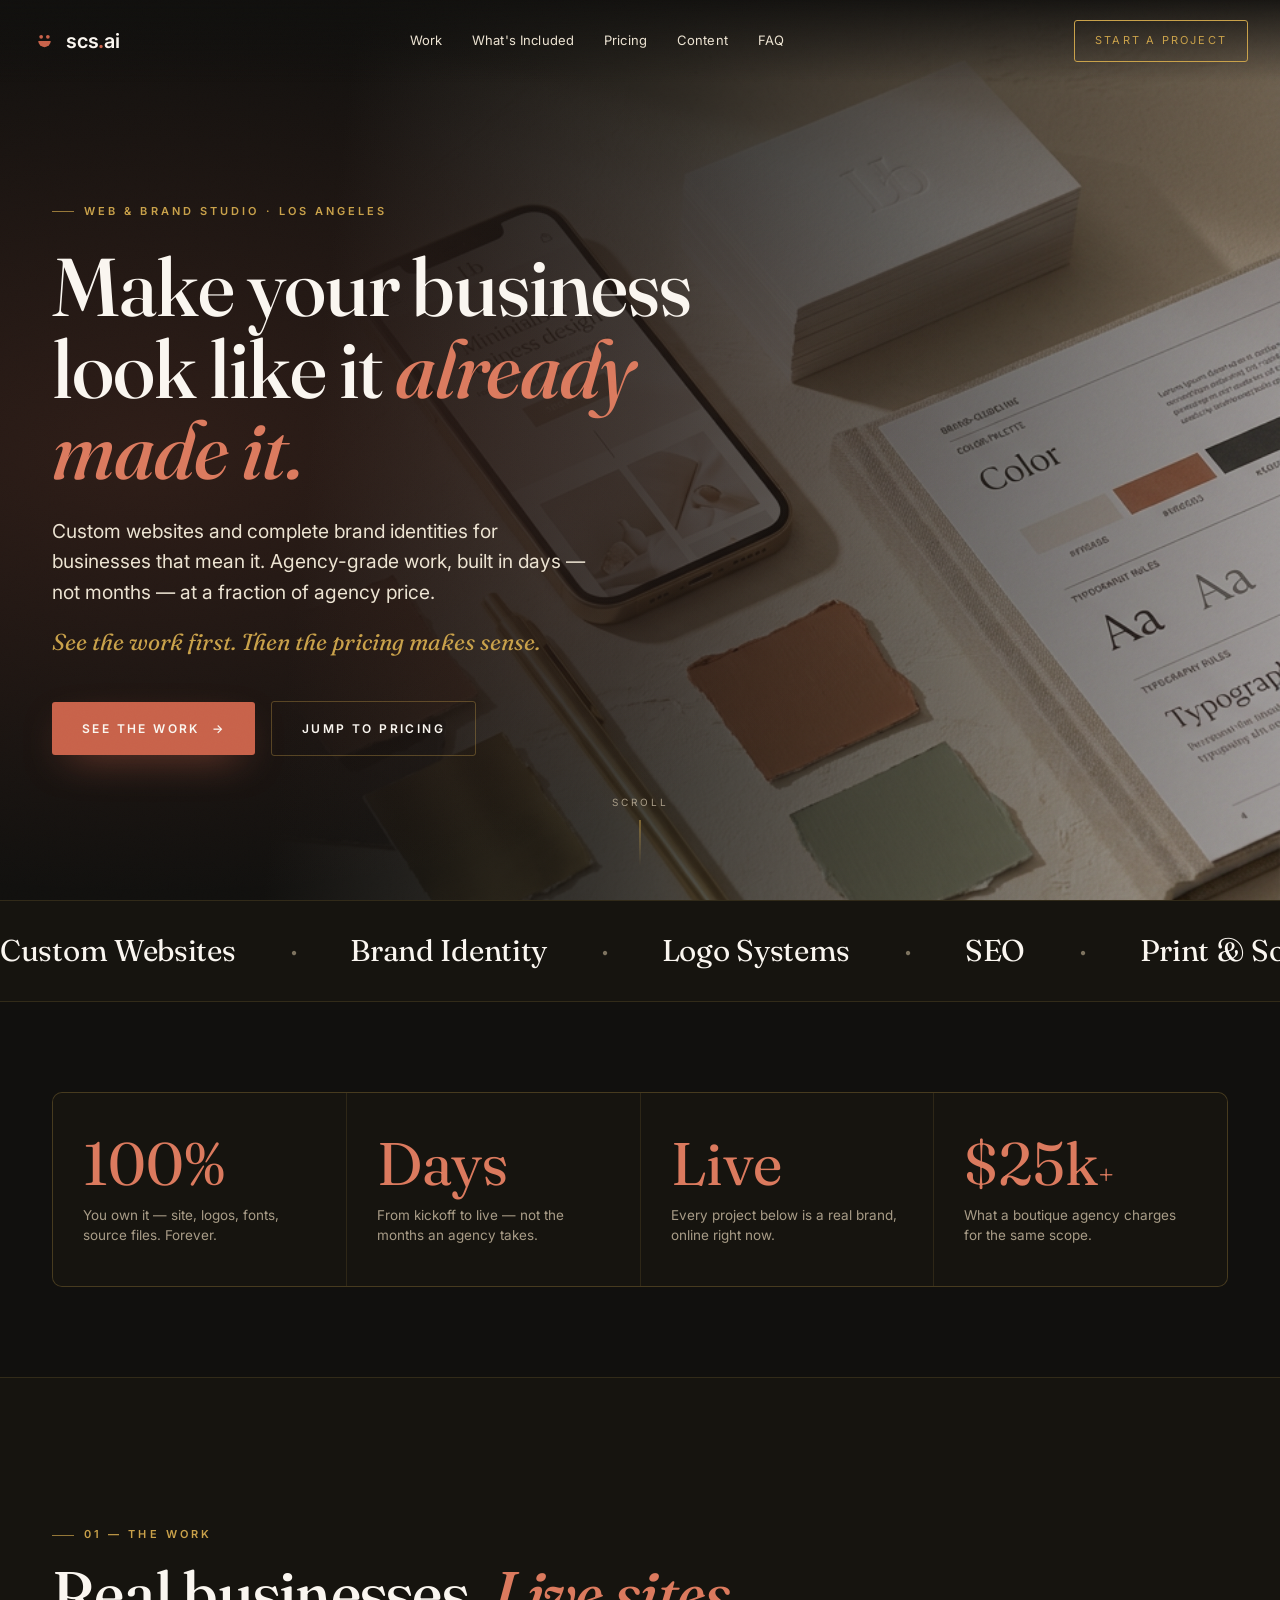
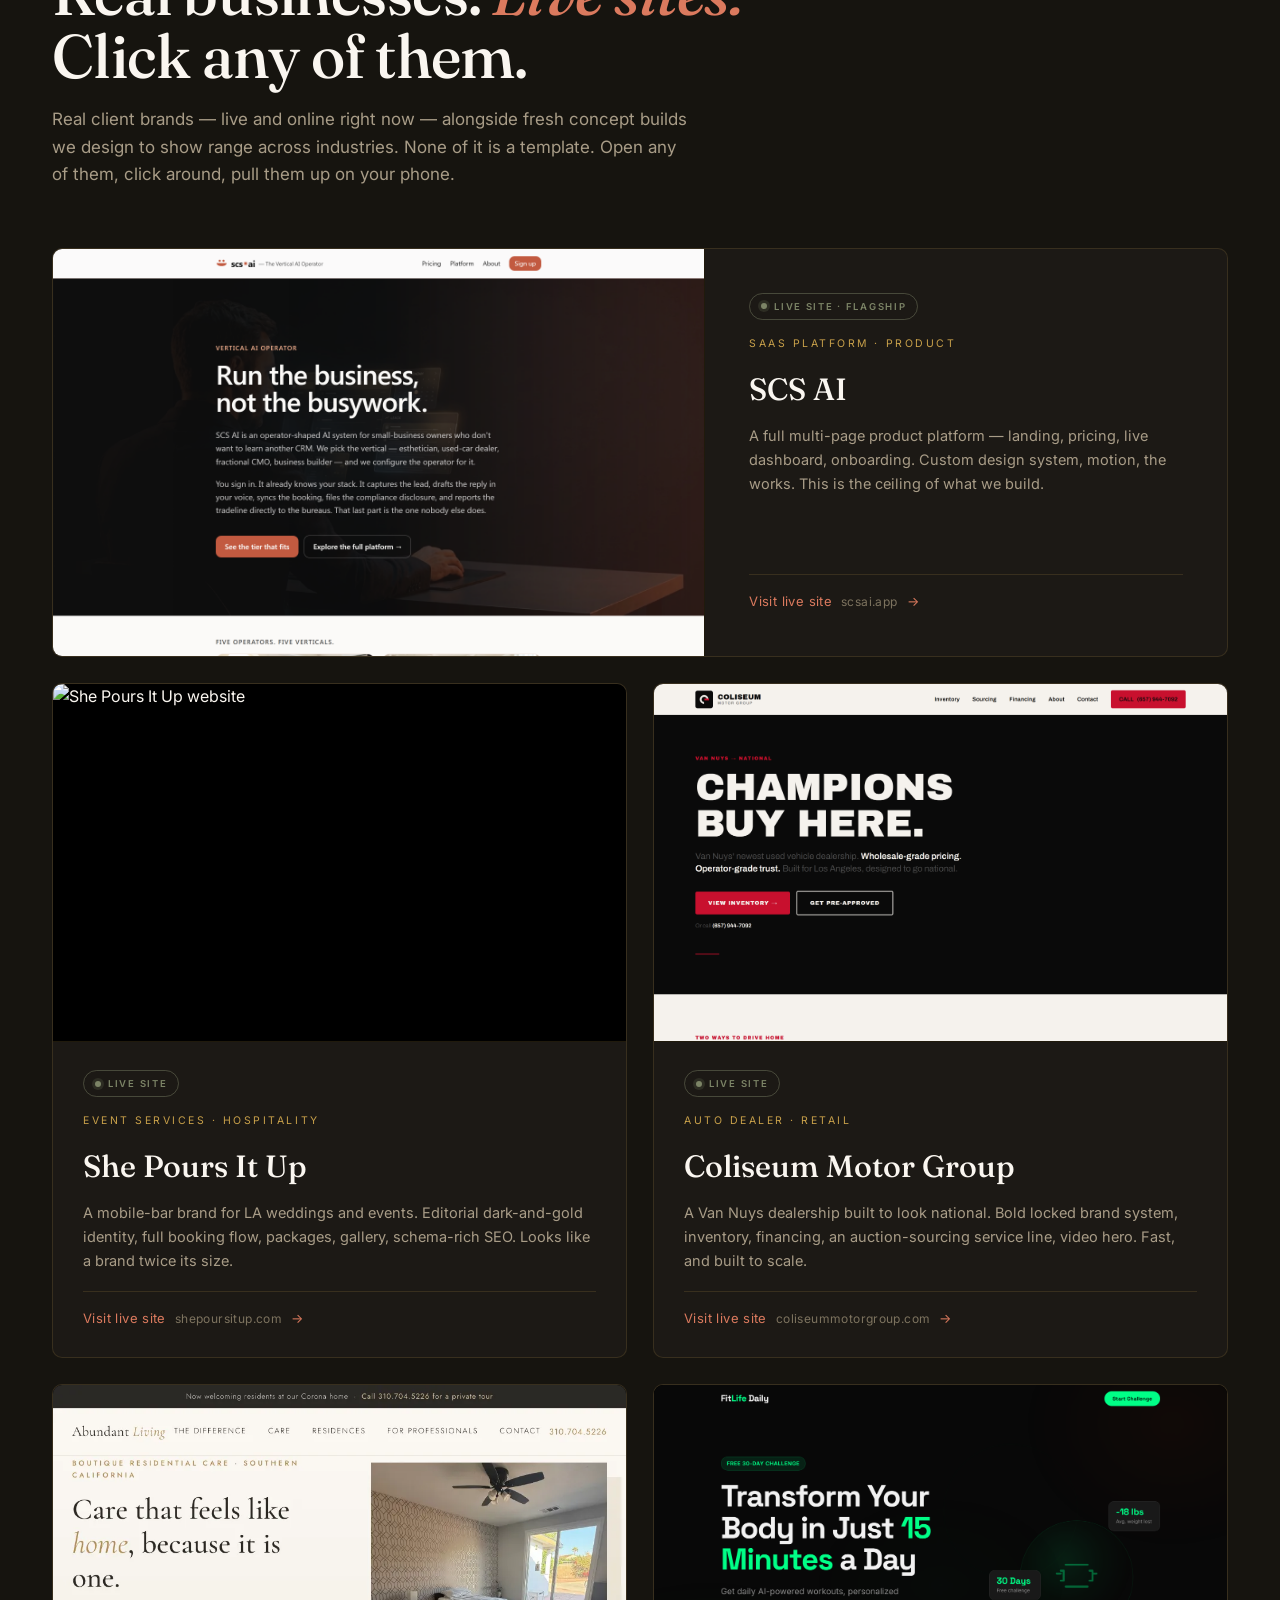
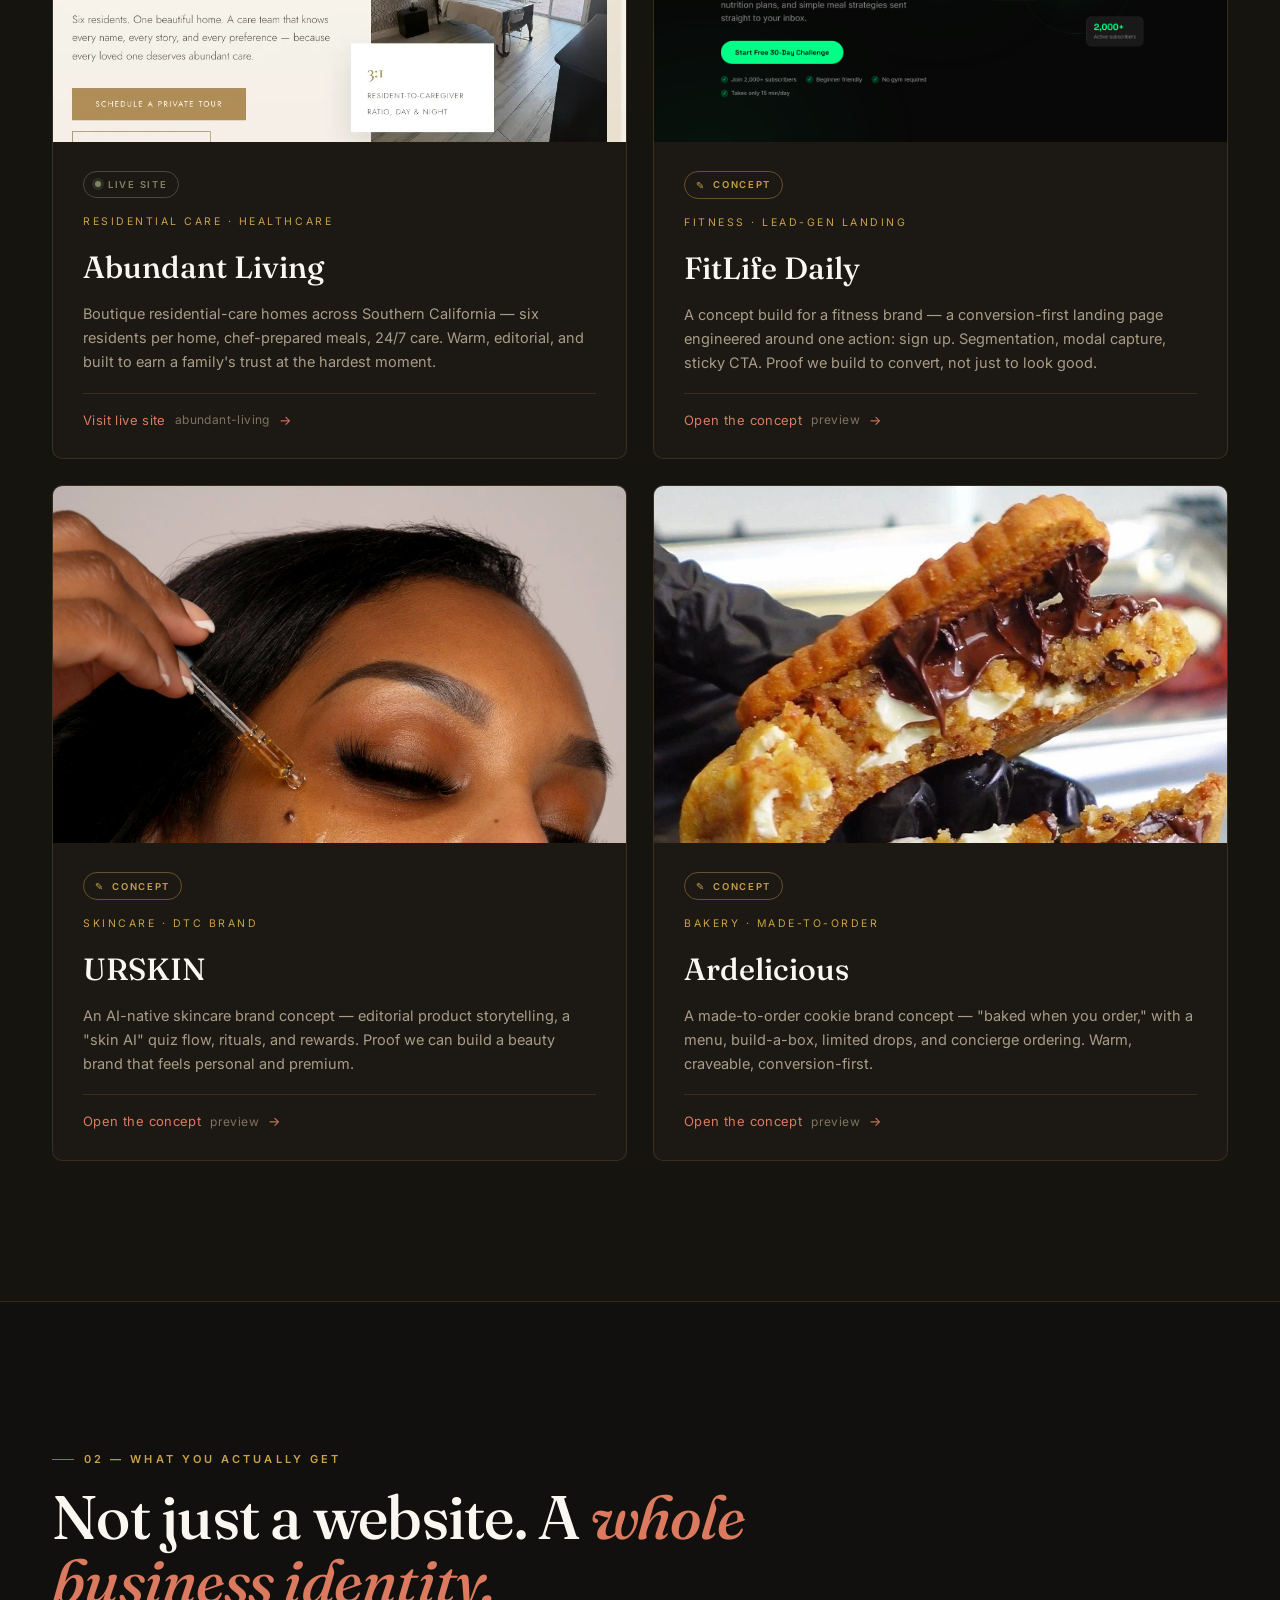
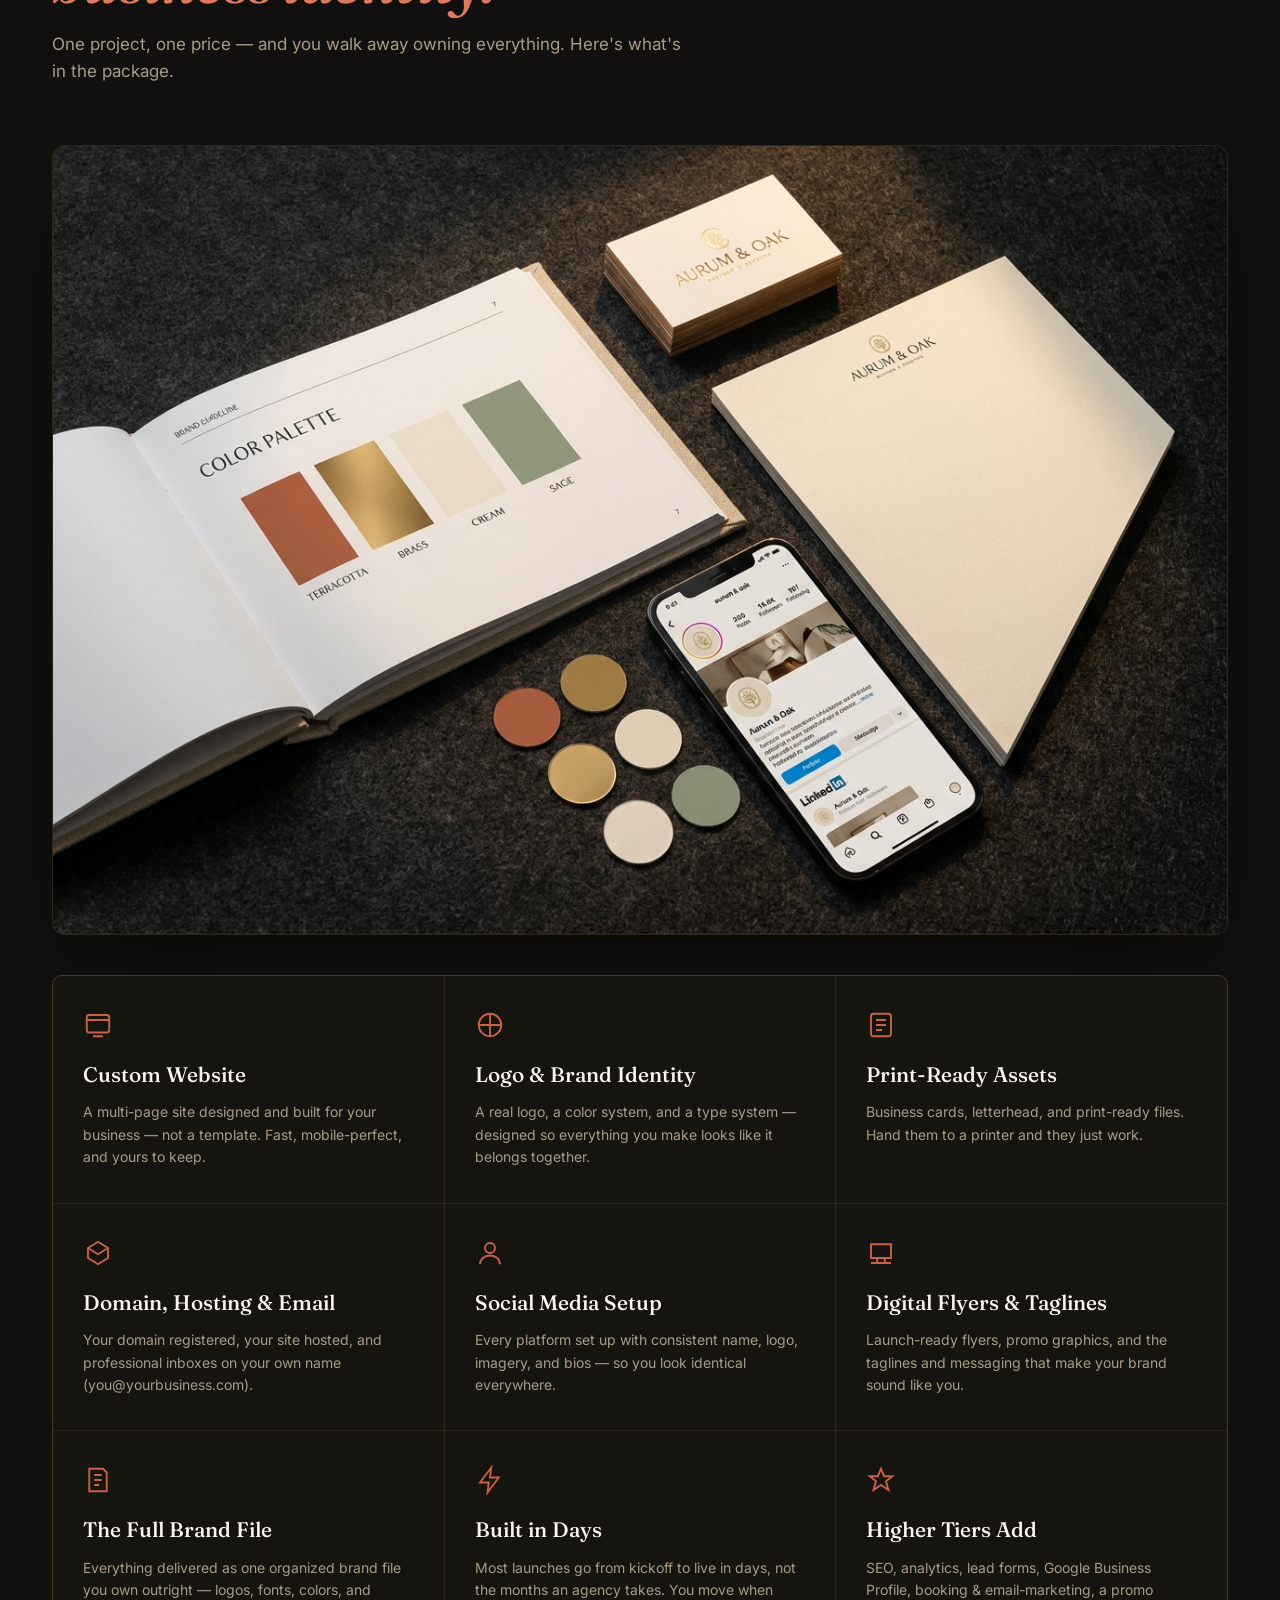
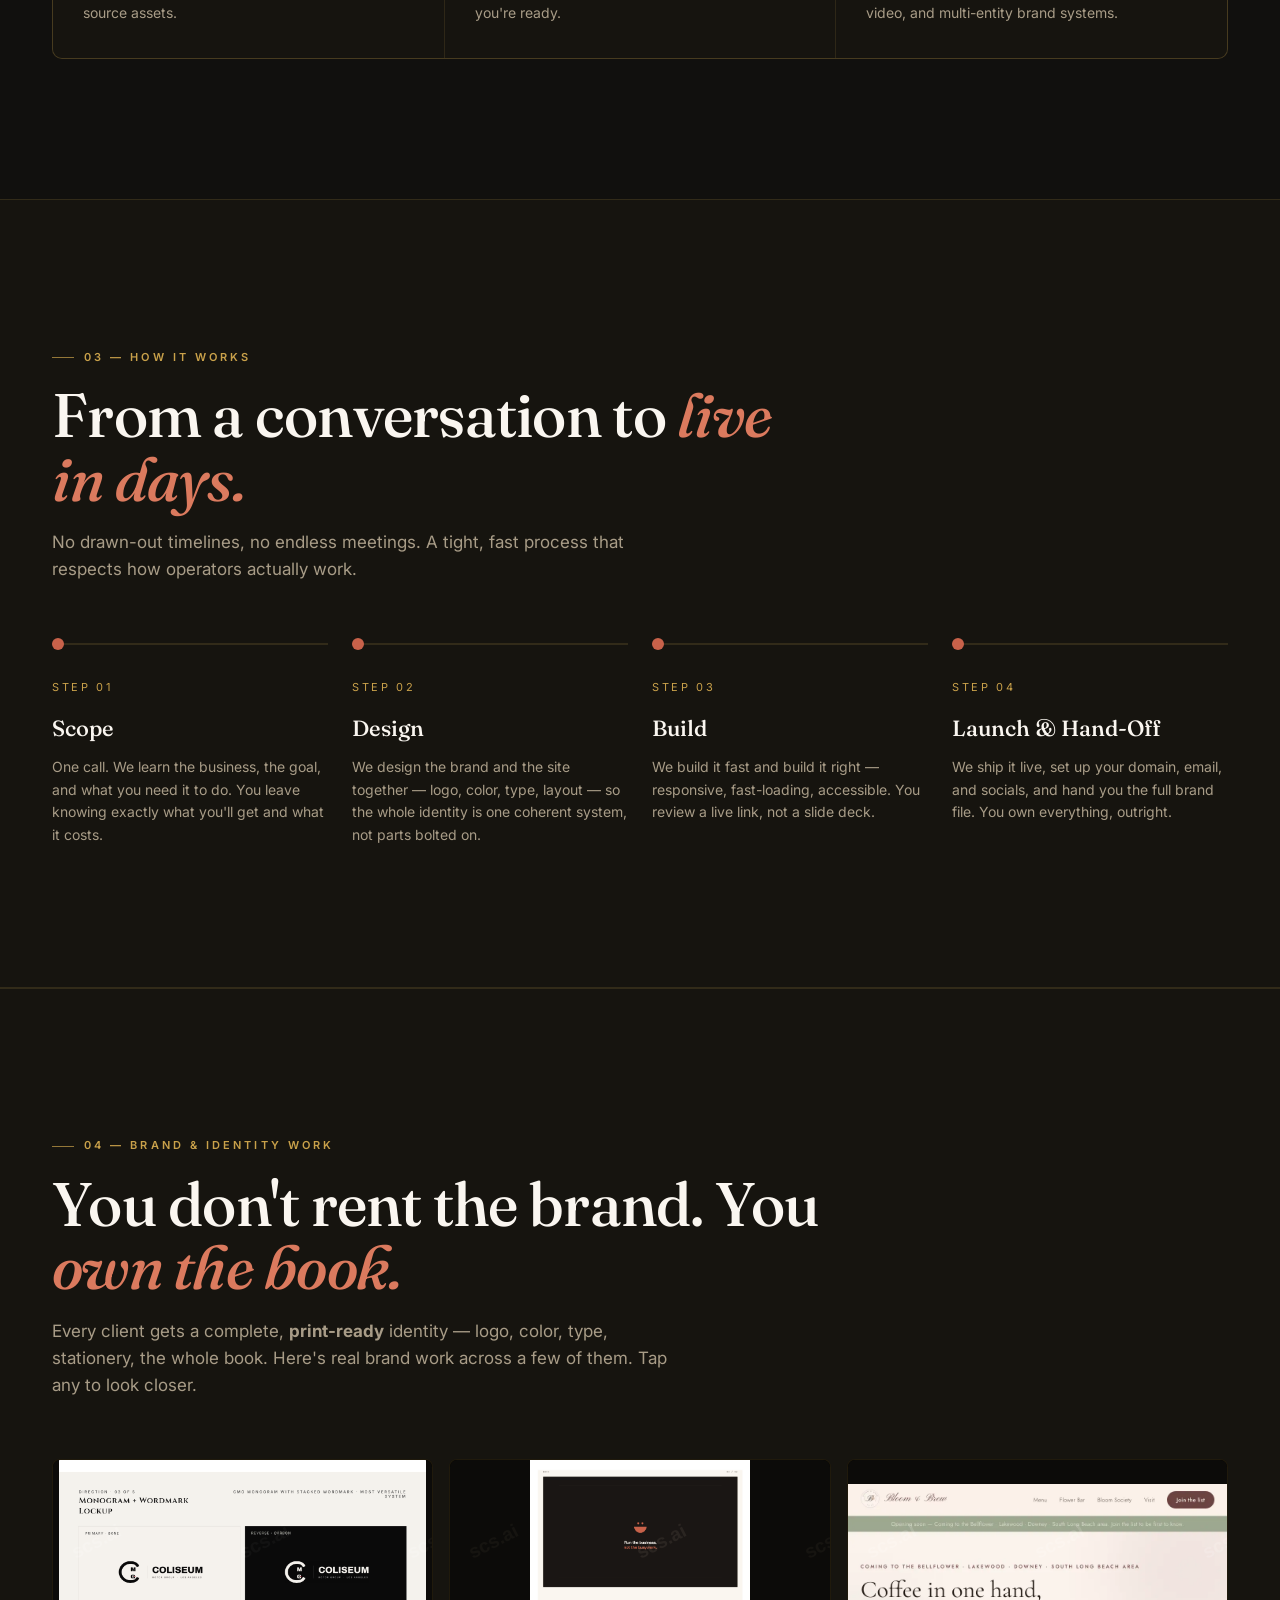
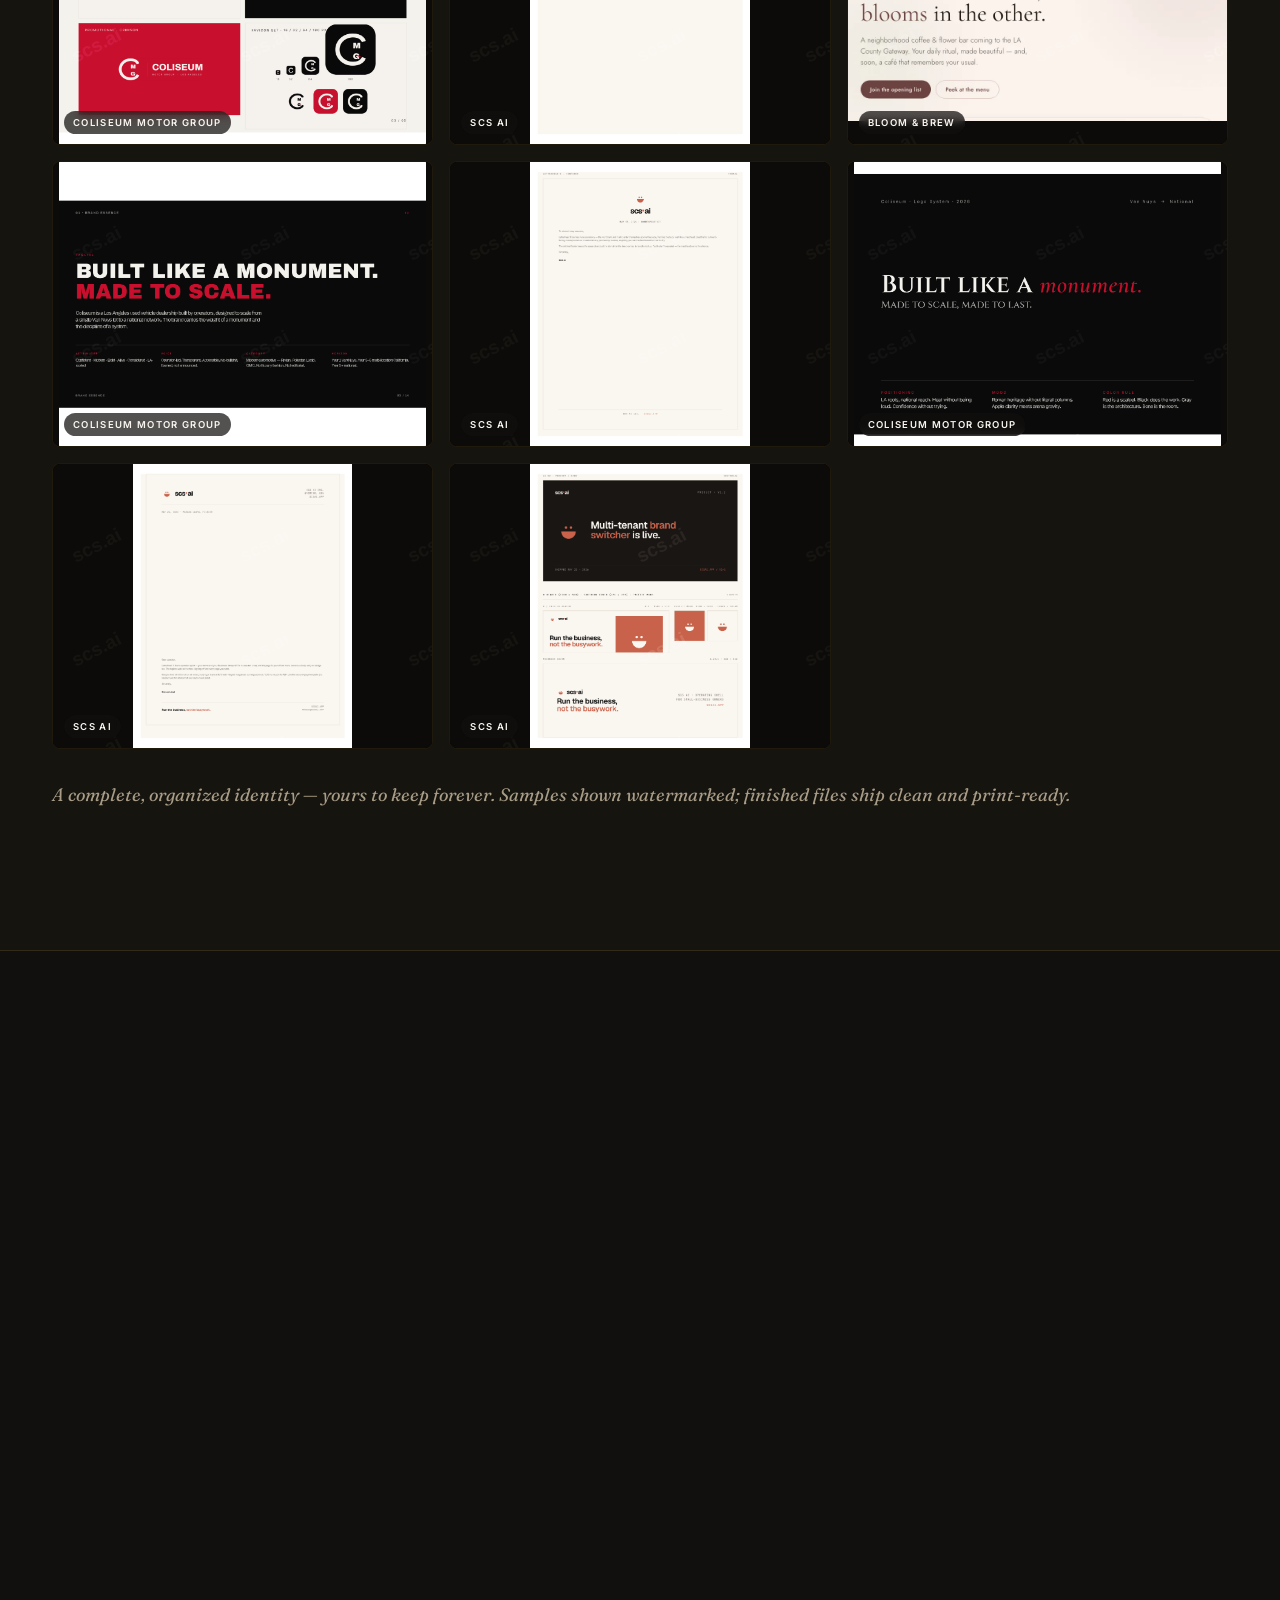
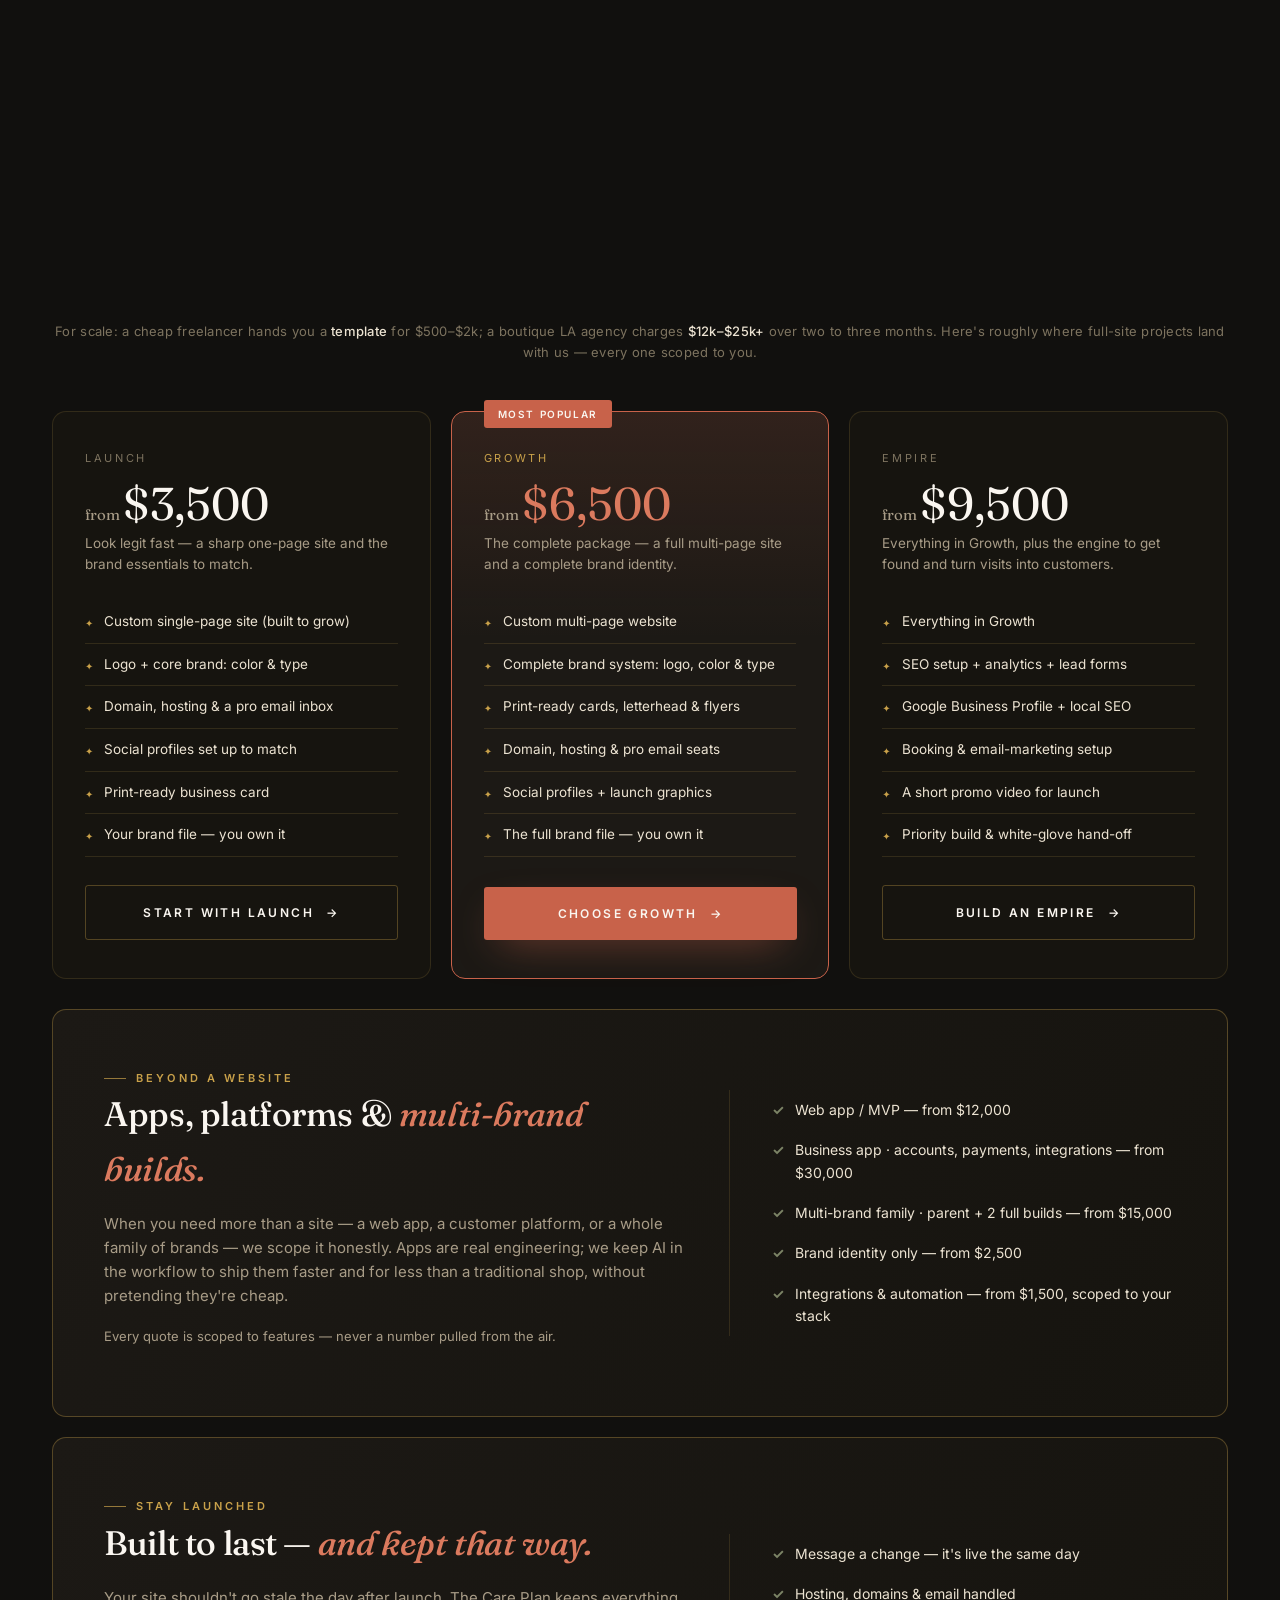
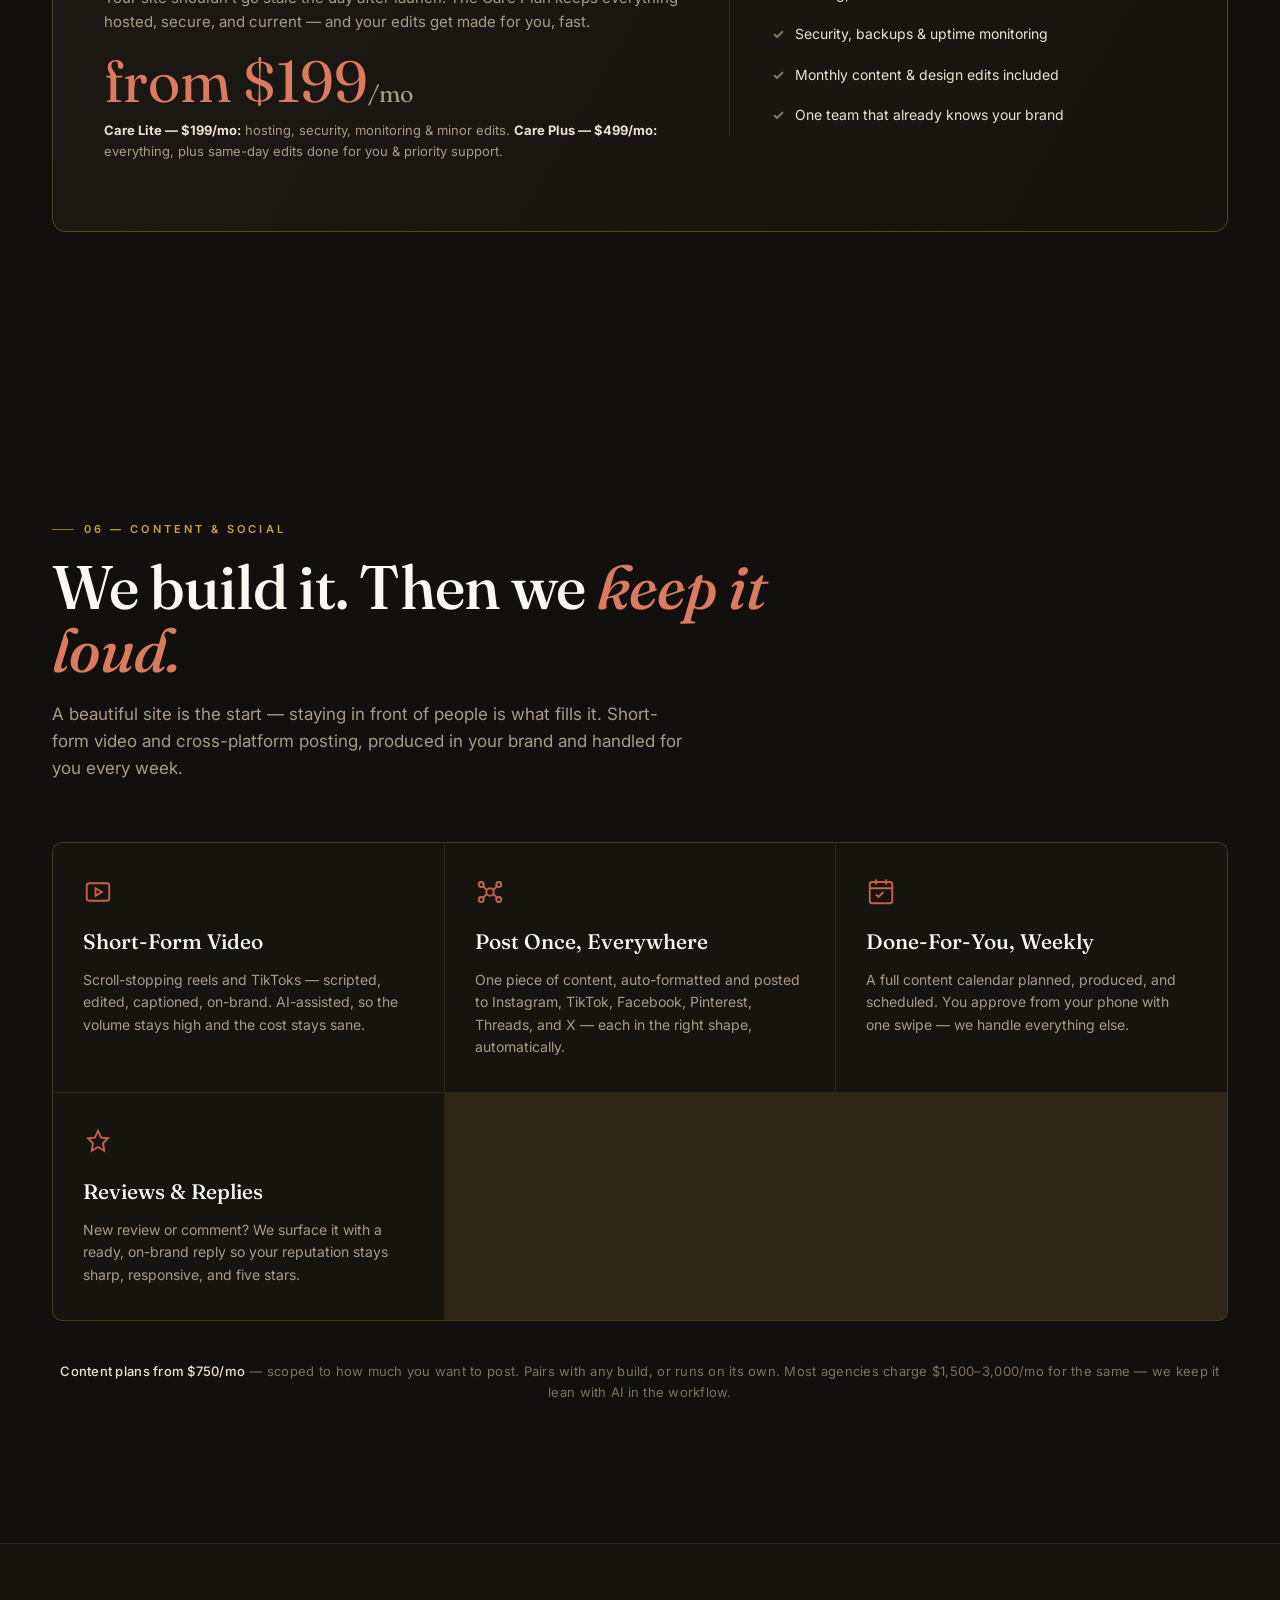
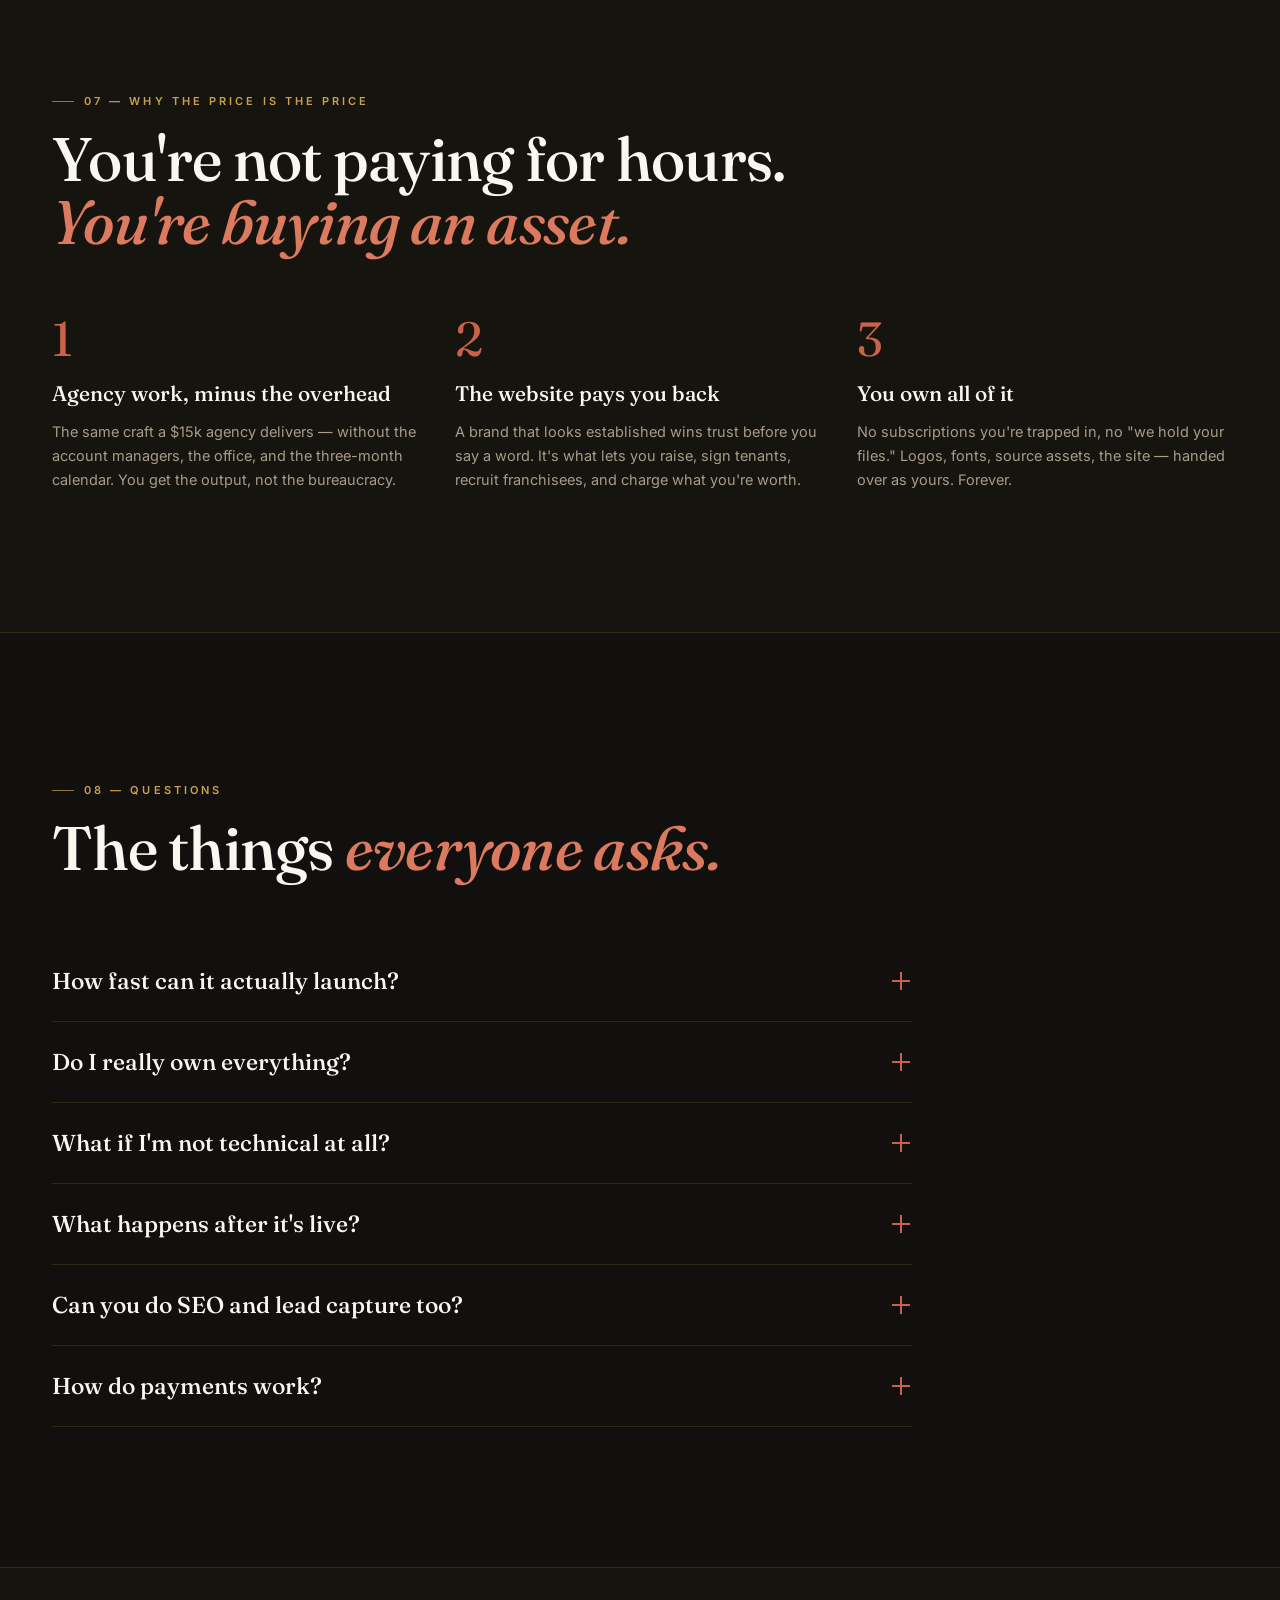
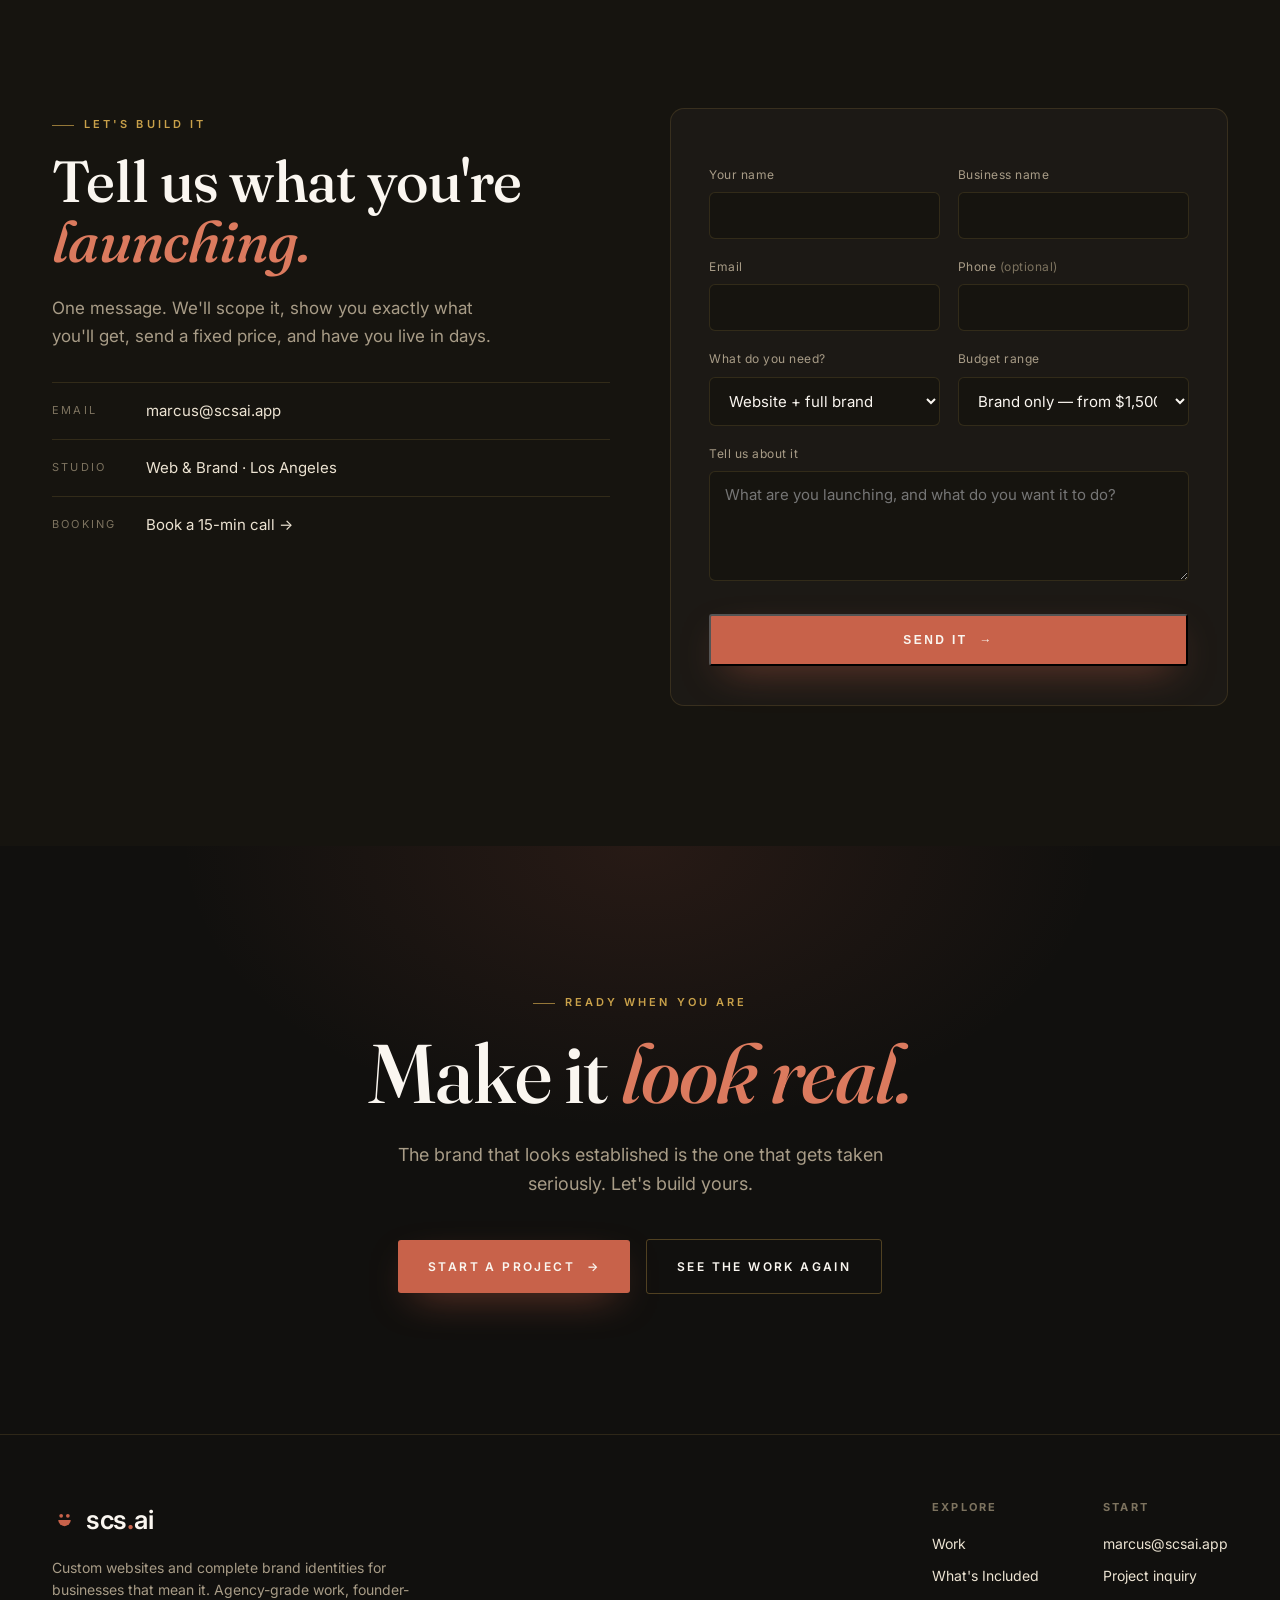
==== commit 5d95cd5e: "Brand portfolio: multi-brand (SCS + Coliseum + Bloom & Brew) Expanded the brand-work gallery beyond " ====
--- a/index.html
+++ b/index.html
@@ -176,7 +176,9 @@
 .bf-item:hover{border-color:var(--line-strong);transform:translateY(-4px);box-shadow:0 30px 60px -30px rgba(0,0,0,.7)}
 .bf-item img{width:100%;height:100%;object-fit:cover}
 .bf-note{margin-top:32px;font-family:var(--serif);font-style:italic;font-size:18px;color:var(--muted)}
-.bf-item{position:relative;cursor:zoom-in}
+.bf-item{position:relative;cursor:zoom-in;aspect-ratio:4/3}
+.bf-gallery .bf-item img{object-fit:contain;background:#0c0b09}
+.bf-label{position:absolute;bottom:10px;left:11px;z-index:2;font-size:9.5px;letter-spacing:.14em;text-transform:uppercase;font-weight:600;color:var(--cream);background:rgba(17,16,14,.72);-webkit-backdrop-filter:blur(4px);backdrop-filter:blur(4px);padding:4px 9px;border-radius:100px}
 .bf-item::after{content:'';position:absolute;inset:0;pointer-events:none;background-image:url("data:image/svg+xml,%3Csvg xmlns='http://www.w3.org/2000/svg' width='168' height='104'%3E%3Ctext x='8' y='66' font-family='Inter,Arial,sans-serif' font-size='19' font-weight='600' fill='%23faf6f0' fill-opacity='0.34' transform='rotate(-27 84 52)'%3Escs.ai%3C/text%3E%3C/svg%3E");background-repeat:repeat;mix-blend-mode:soft-light}
 .bf-item::before{content:'\2922';position:absolute;bottom:11px;right:12px;z-index:2;width:30px;height:30px;border-radius:50%;background:rgba(17,16,14,.74);color:var(--cream);display:flex;align-items:center;justify-content:center;font-size:15px;opacity:0;transition:opacity .3s;pointer-events:none}
 .bf-item:hover::before{opacity:1}
@@ -498,19 +500,19 @@
 <section class="brandfile">
   <div class="container">
     <div class="sec-head reveal">
-      <span class="eyebrow">04 — Your Brand, As A File You Own</span>
+      <span class="eyebrow">04 — Brand &amp; Identity Work</span>
       <h2 class="serif">You don't rent the brand. You <em>own the book.</em></h2>
-      <p>Every client gets a complete, <strong>print-ready</strong> brand book — logo usage, color, type, stationery, and source files — laid out like a real design house delivers it. This is an actual book we produced. Tap any page to look closer.</p>
+      <p>Every client gets a complete, <strong>print-ready</strong> identity — logo, color, type, stationery, the whole book. Here's real brand work across a few of them. Tap any to look closer.</p>
     </div>
     <div class="bf-gallery reveal">
-      <div class="bf-item"><img src="assets/brand/scs-07.png" alt="SCS AI logo mark &amp; tagline" loading="lazy" /></div>
-      <div class="bf-item"><img src="assets/brand/scs-08.png" alt="SCS AI letterhead — print-ready" loading="lazy" /></div>
-      <div class="bf-item"><img src="assets/brand/scs-01.png" alt="Brand guide page" loading="lazy" /></div>
-      <div class="bf-item"><img src="assets/brand/scs-02.png" alt="Brand guide page" /></div>
-      <div class="bf-item"><img src="assets/brand/scs-03.png" alt="Brand guide page" /></div>
-      <div class="bf-item"><img src="assets/brand/scs-04.png" alt="Brand guide page" /></div>
-      <div class="bf-item"><img src="assets/brand/scs-05.png" alt="Brand guide page" /></div>
-      <div class="bf-item"><img src="assets/brand/scs-06.png" alt="Brand guide page" /></div>
+      <div class="bf-item"><img src="assets/brand/coliseum-01.png" alt="Coliseum Motor Group — logo system" loading="lazy" /><span class="bf-label">Coliseum Motor Group</span></div>
+      <div class="bf-item"><img src="assets/brand/scs-07.png" alt="SCS AI — logo mark &amp; tagline" loading="lazy" /><span class="bf-label">SCS AI</span></div>
+      <div class="bf-item"><img src="assets/brand/bloom-01.webp" alt="Bloom &amp; Brew — brand applied to site" loading="lazy" /><span class="bf-label">Bloom &amp; Brew</span></div>
+      <div class="bf-item"><img src="assets/brand/coliseum-02.png" alt="Coliseum Motor Group — brand essence" loading="lazy" /><span class="bf-label">Coliseum Motor Group</span></div>
+      <div class="bf-item"><img src="assets/brand/scs-08.png" alt="SCS AI — letterhead" loading="lazy" /><span class="bf-label">SCS AI</span></div>
+      <div class="bf-item"><img src="assets/brand/coliseum-03.png" alt="Coliseum Motor Group — tagline system" loading="lazy" /><span class="bf-label">Coliseum Motor Group</span></div>
+      <div class="bf-item"><img src="assets/brand/scs-03.png" alt="SCS AI — brand book spread" loading="lazy" /><span class="bf-label">SCS AI</span></div>
+      <div class="bf-item"><img src="assets/brand/scs-05.png" alt="SCS AI — brand book spread" loading="lazy" /><span class="bf-label">SCS AI</span></div>
     </div>
     <p class="bf-note reveal">A complete, organized identity — yours to keep forever. Samples shown watermarked; finished files ship clean and print-ready.</p>
   </div>
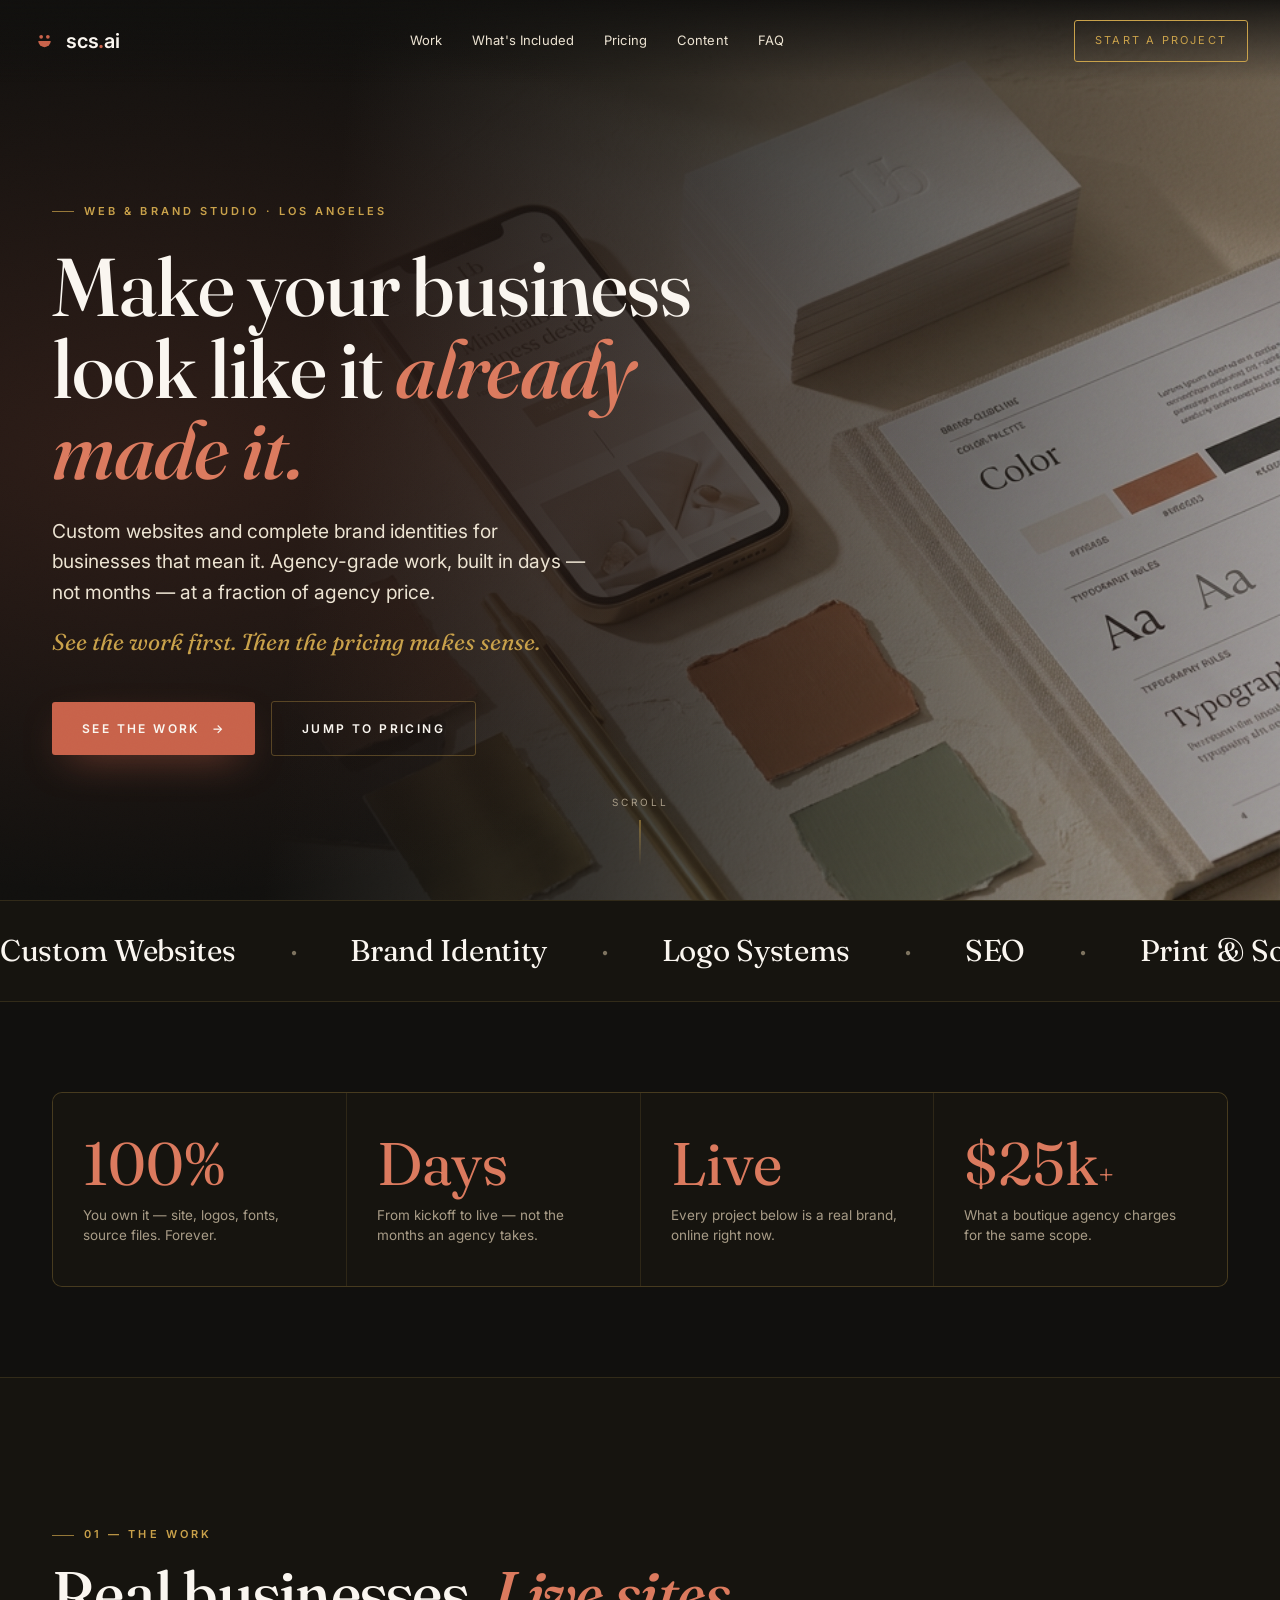
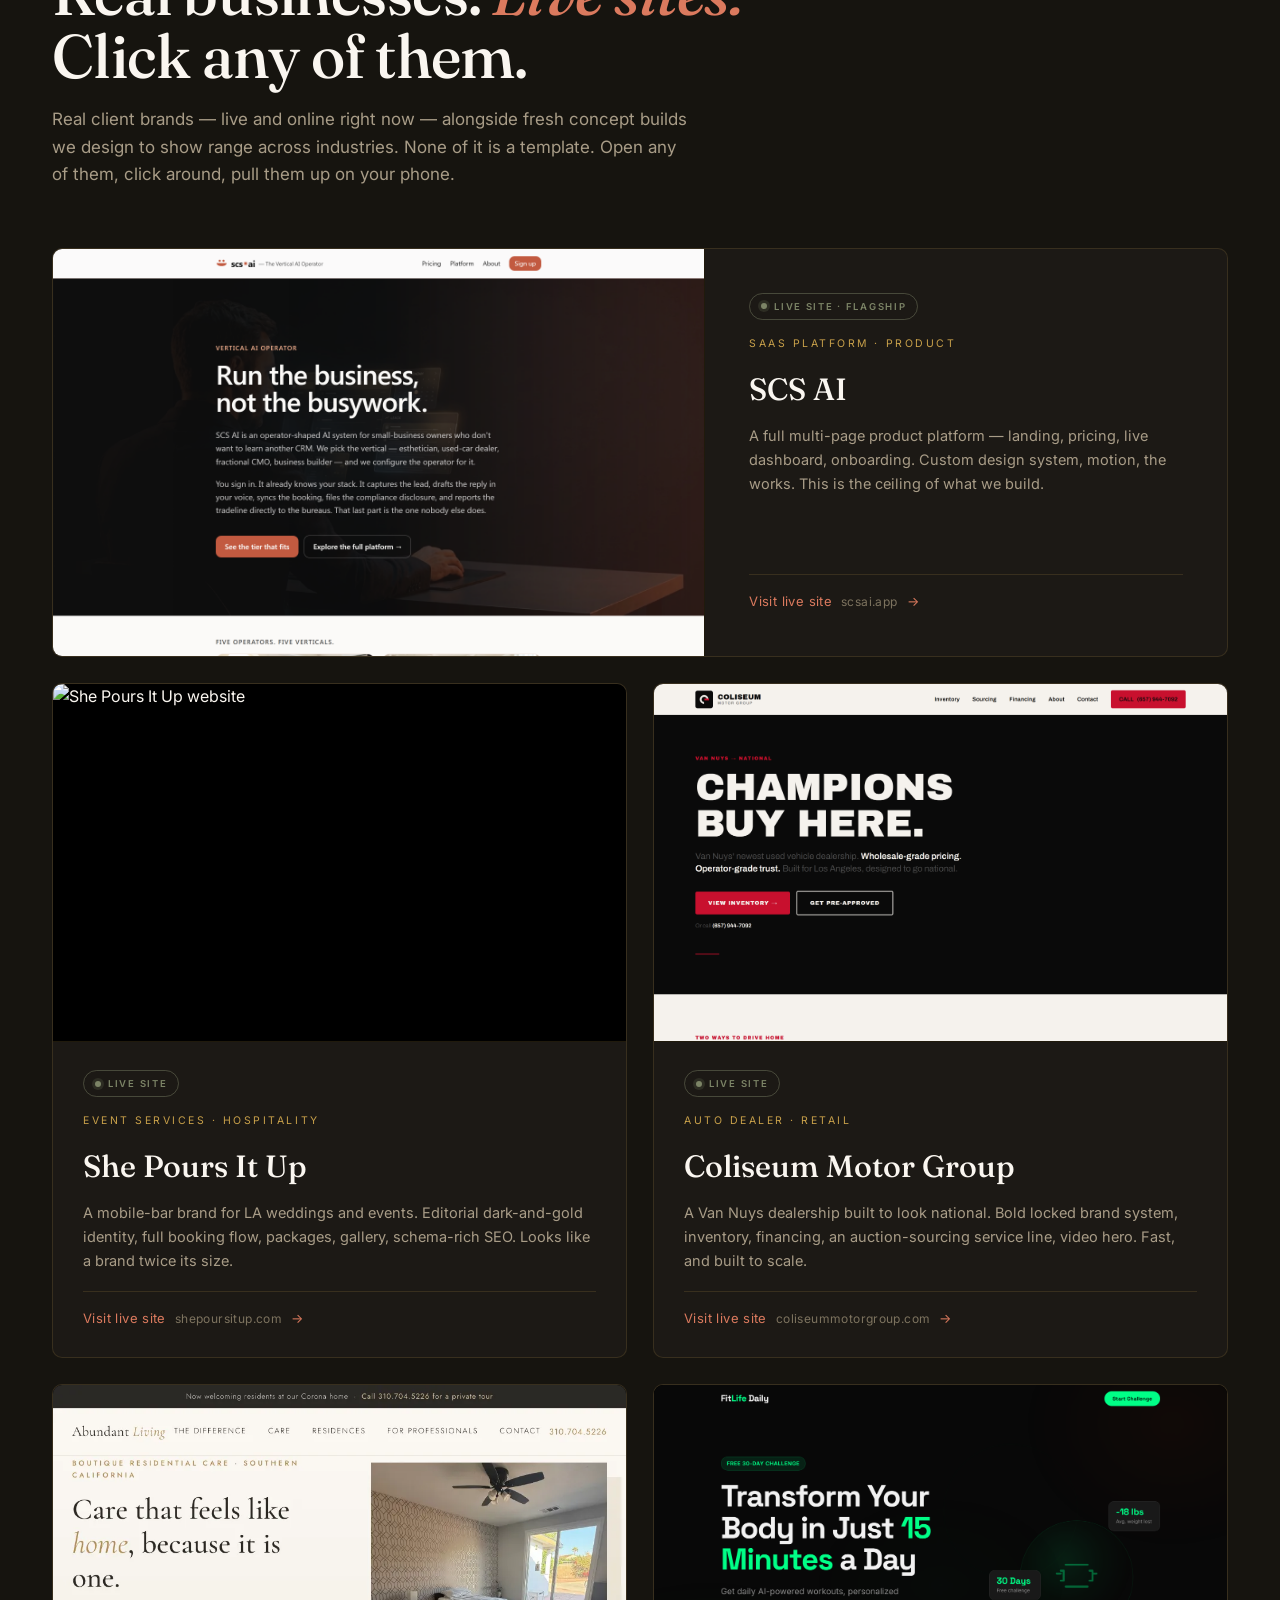
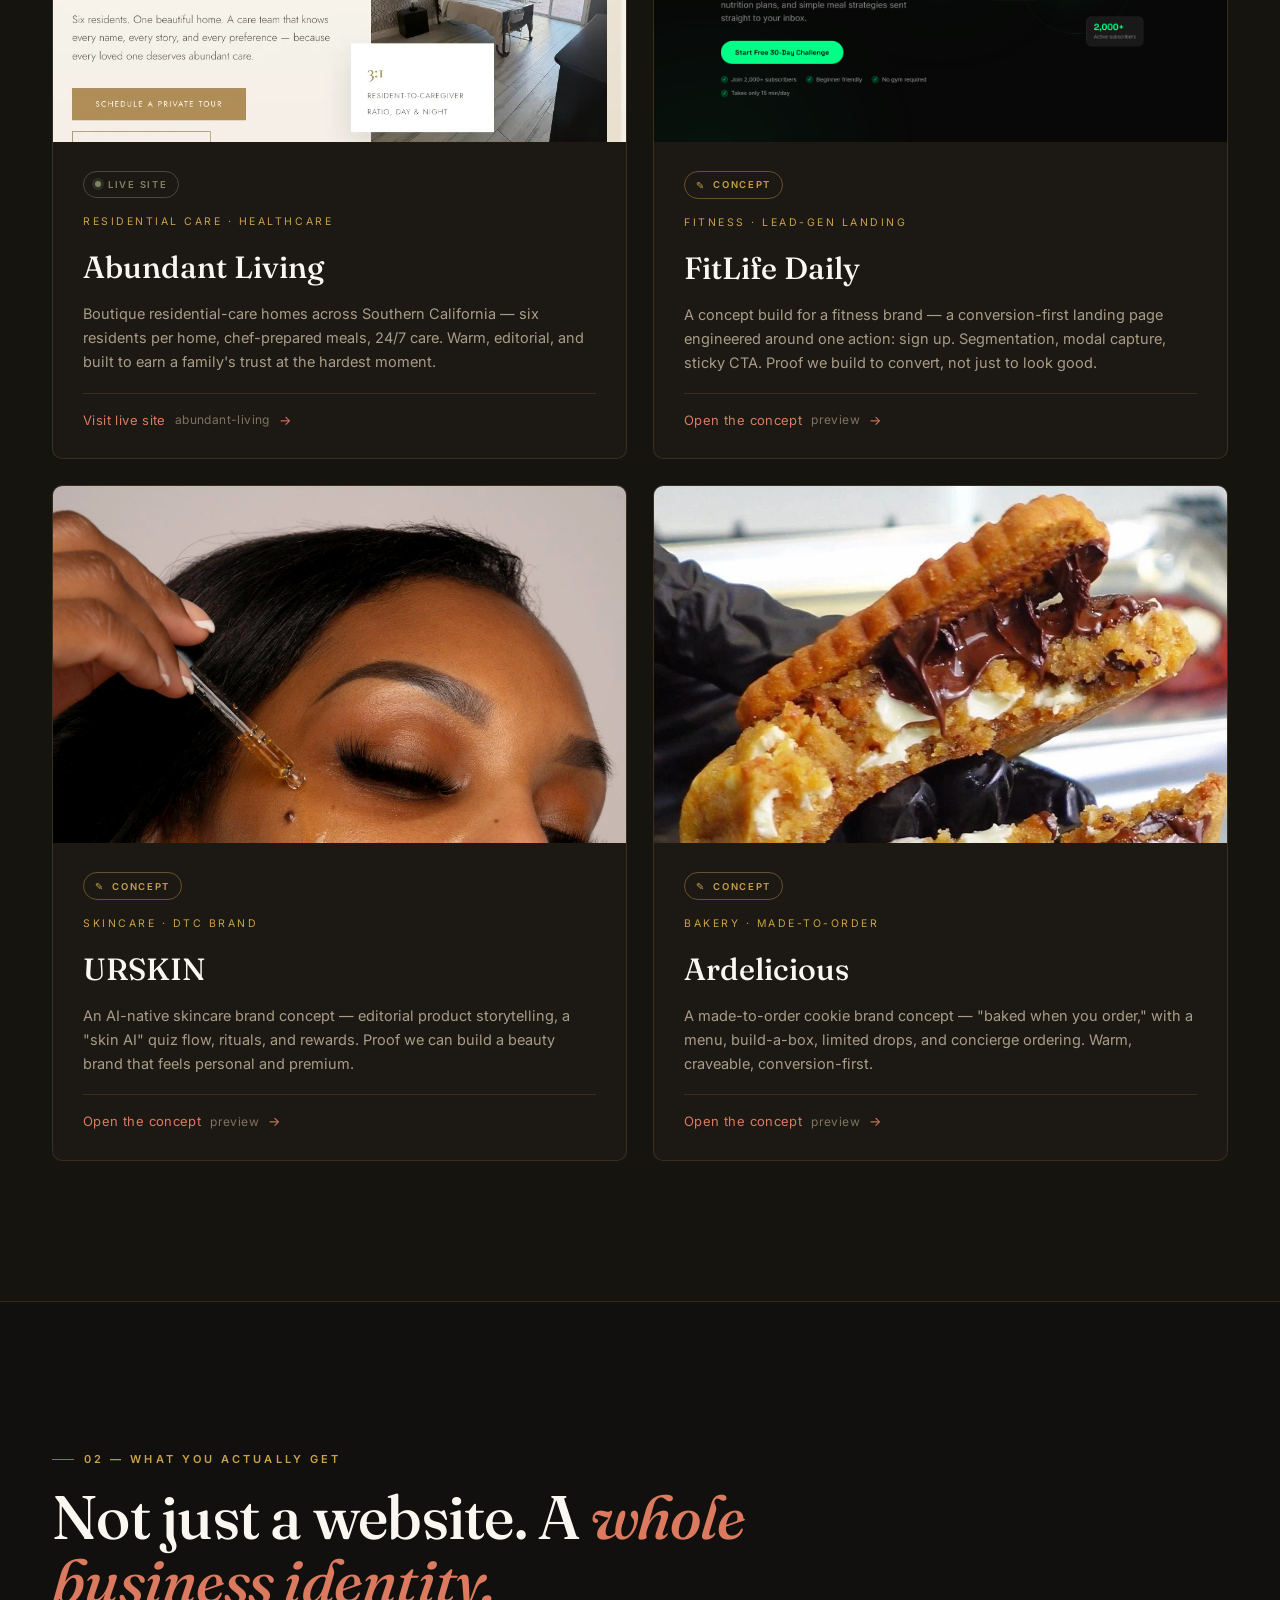
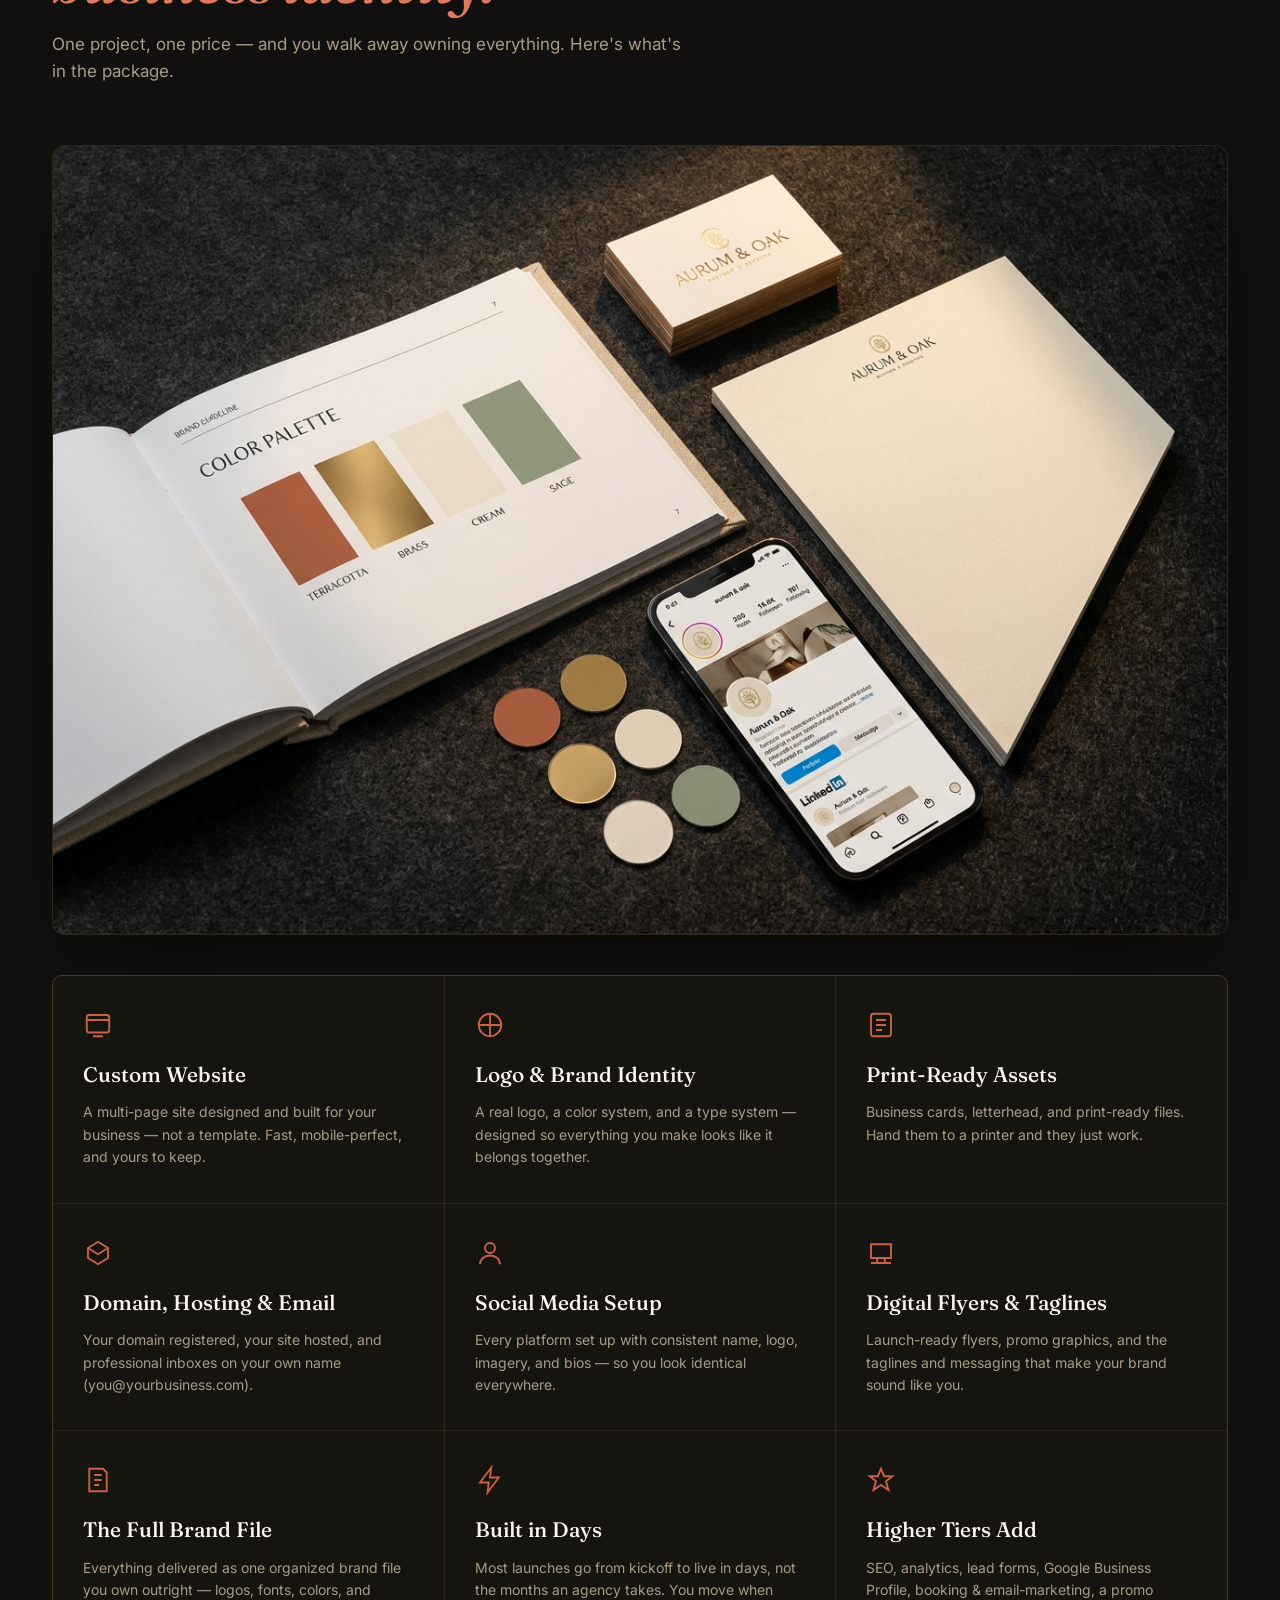
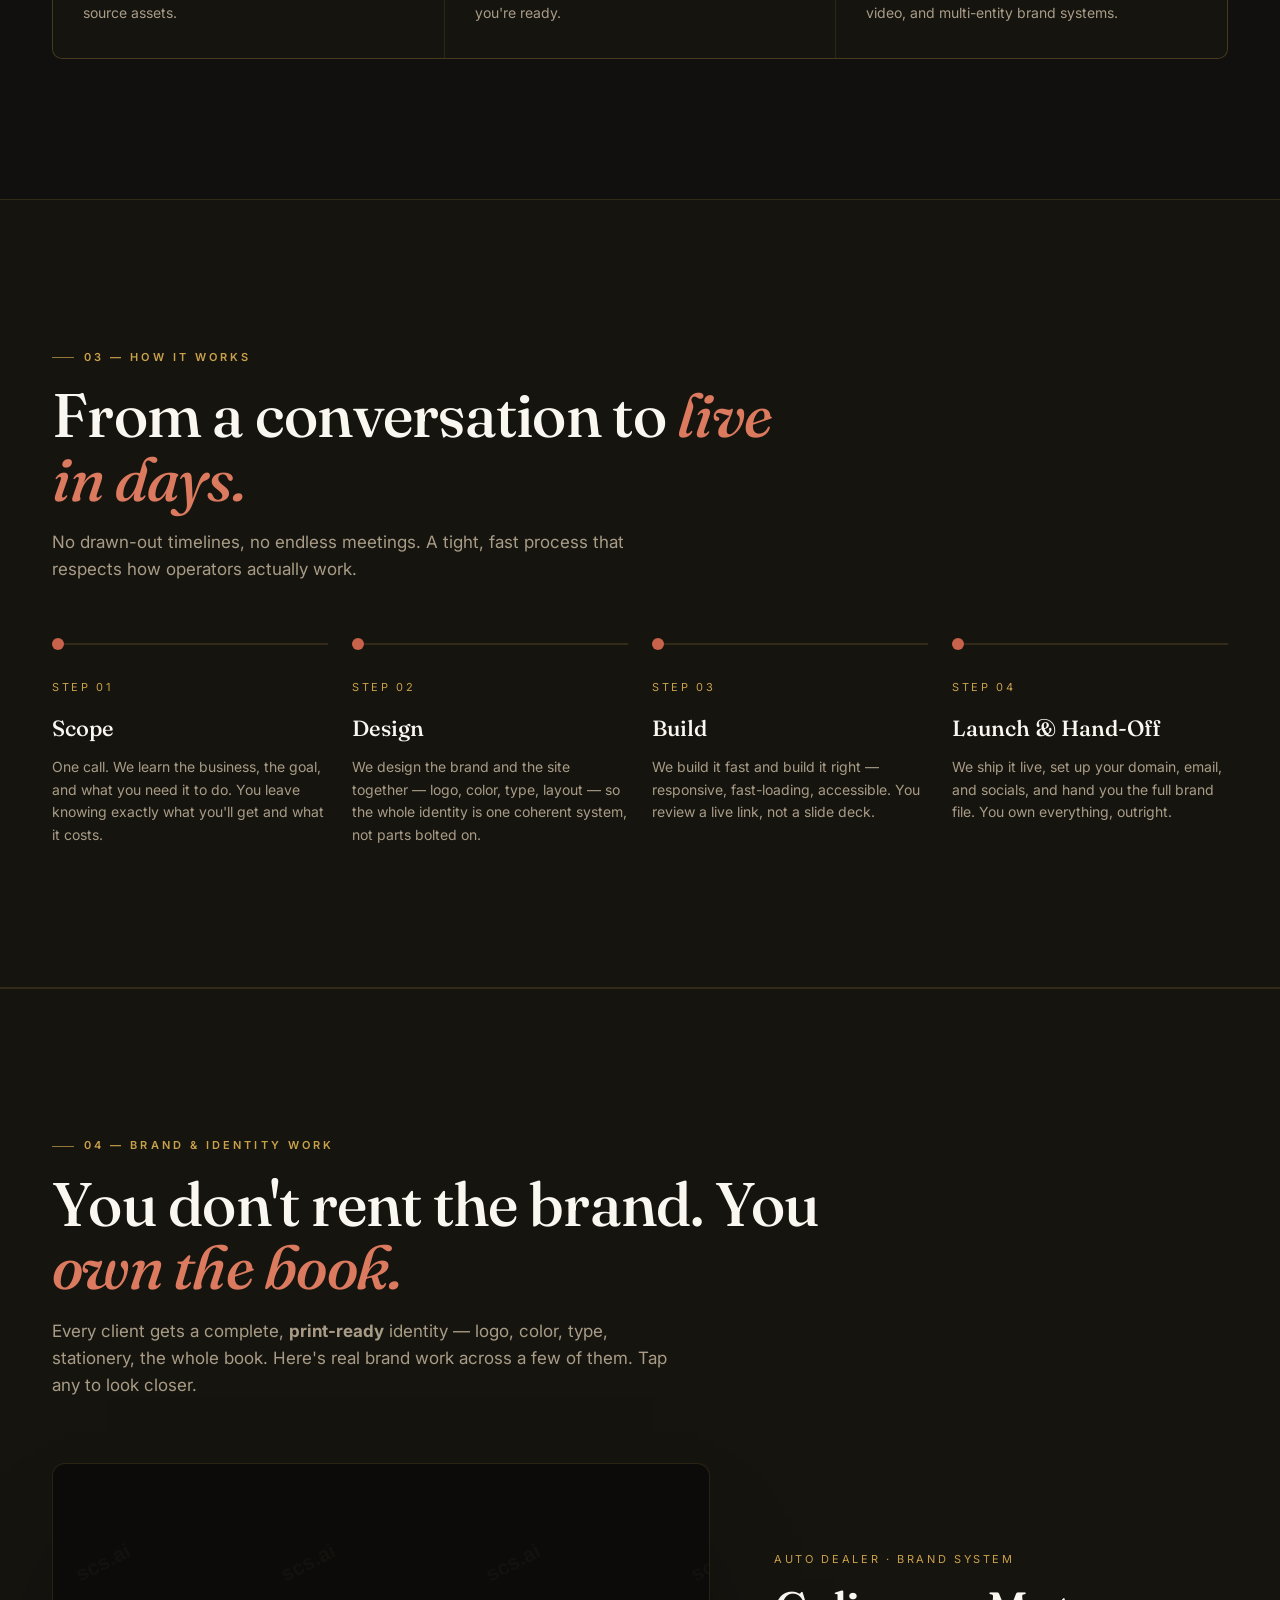
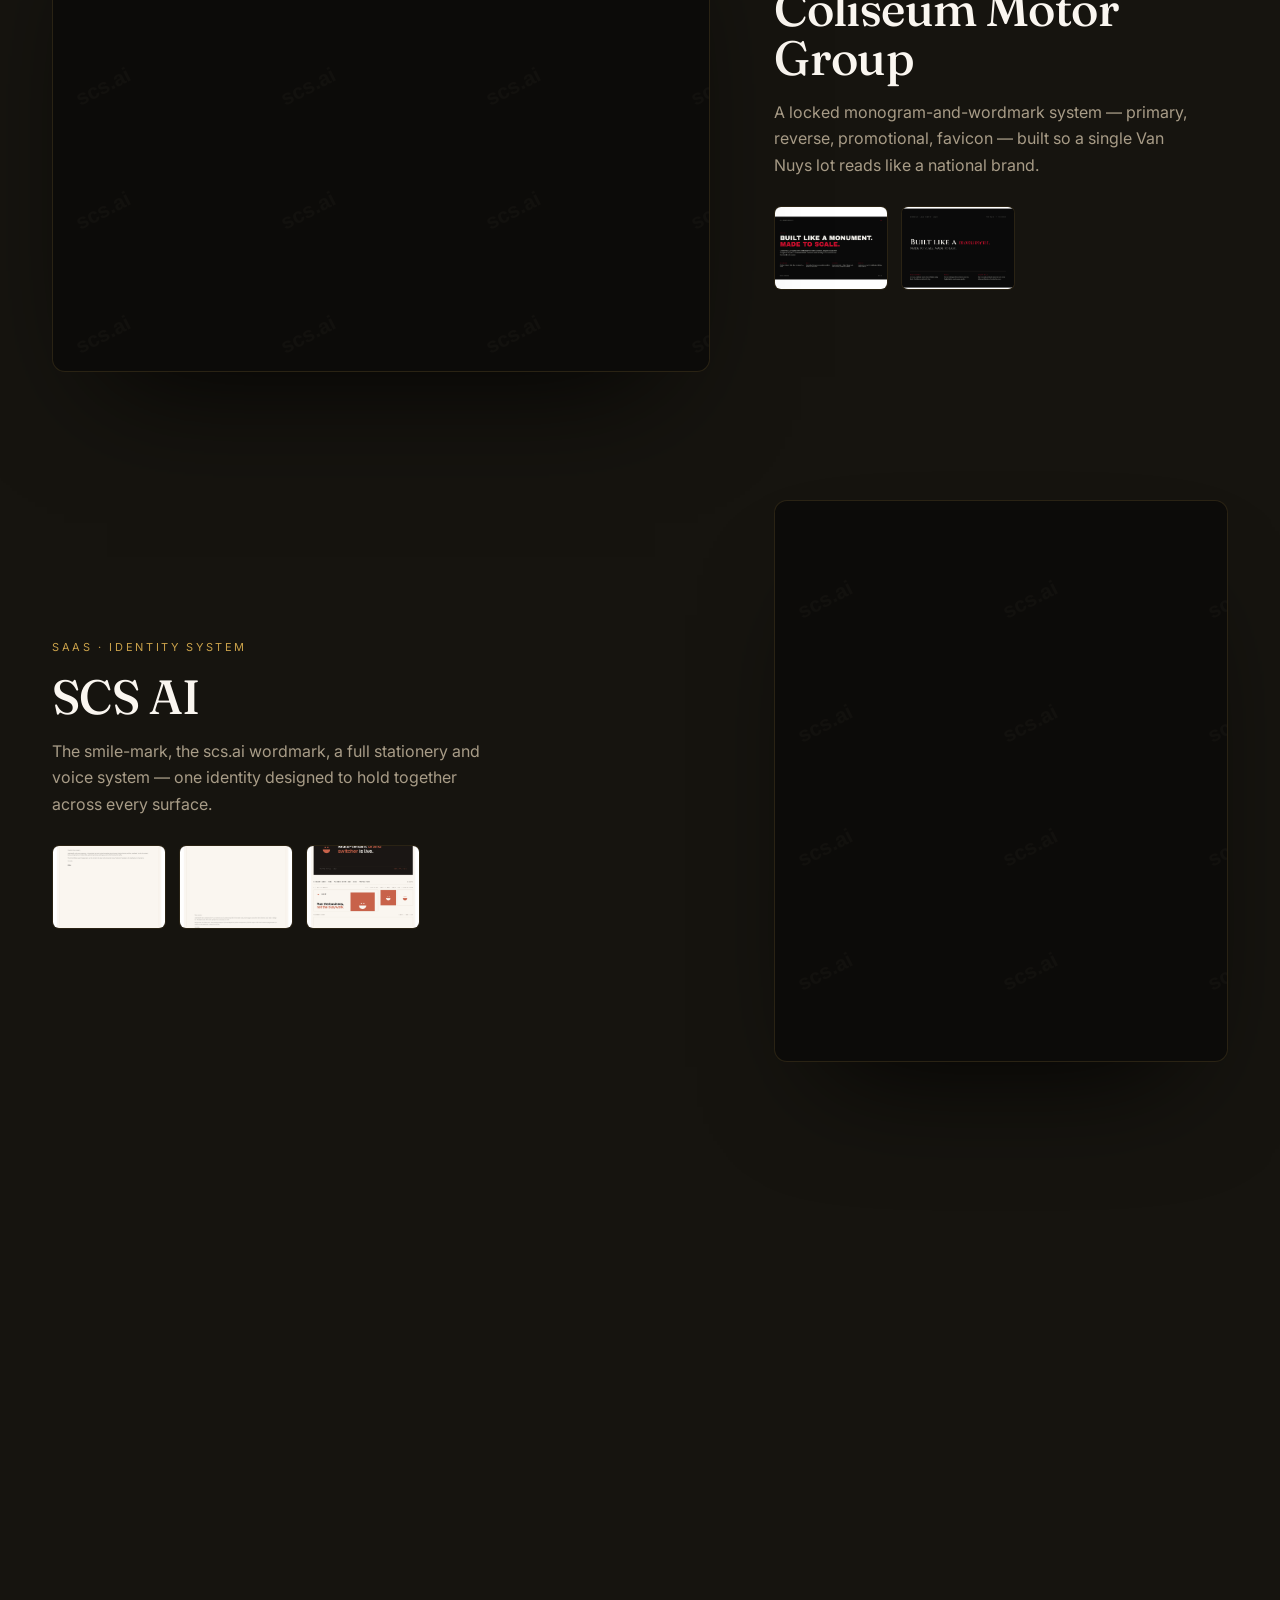
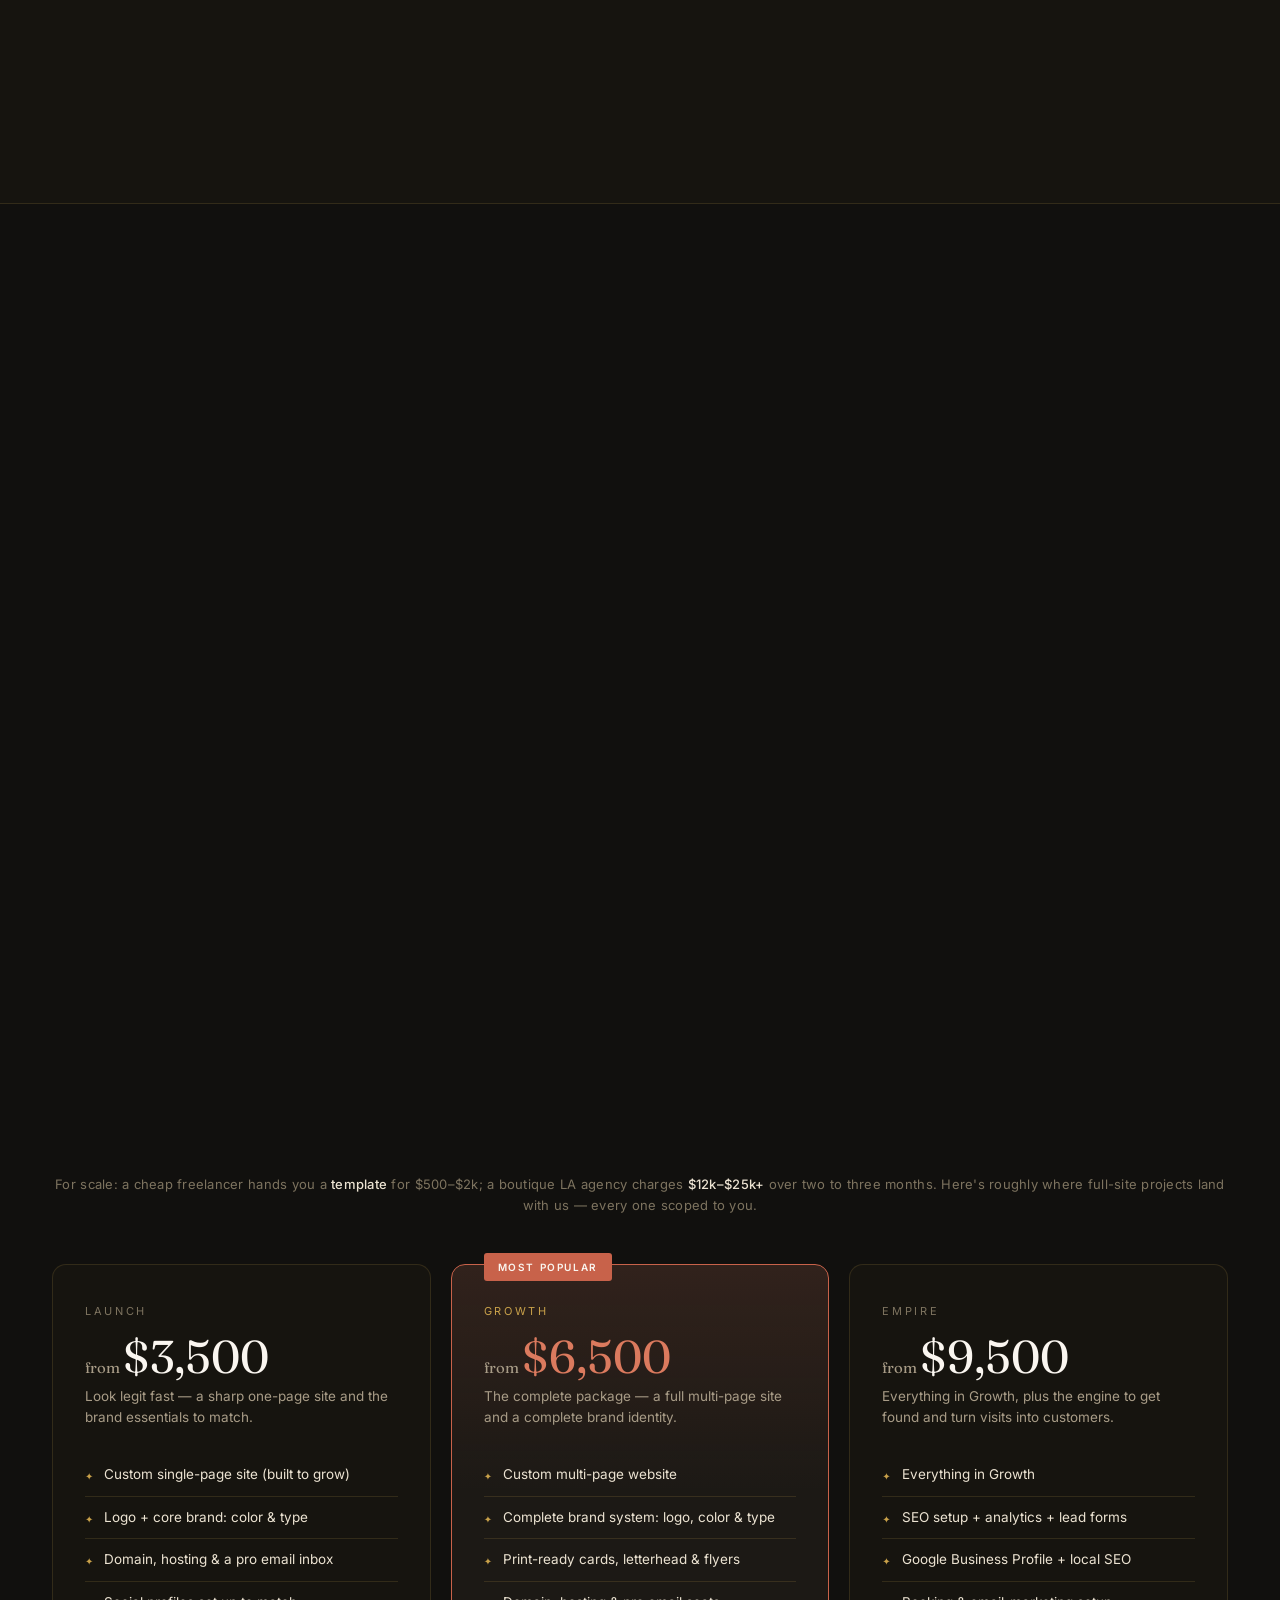
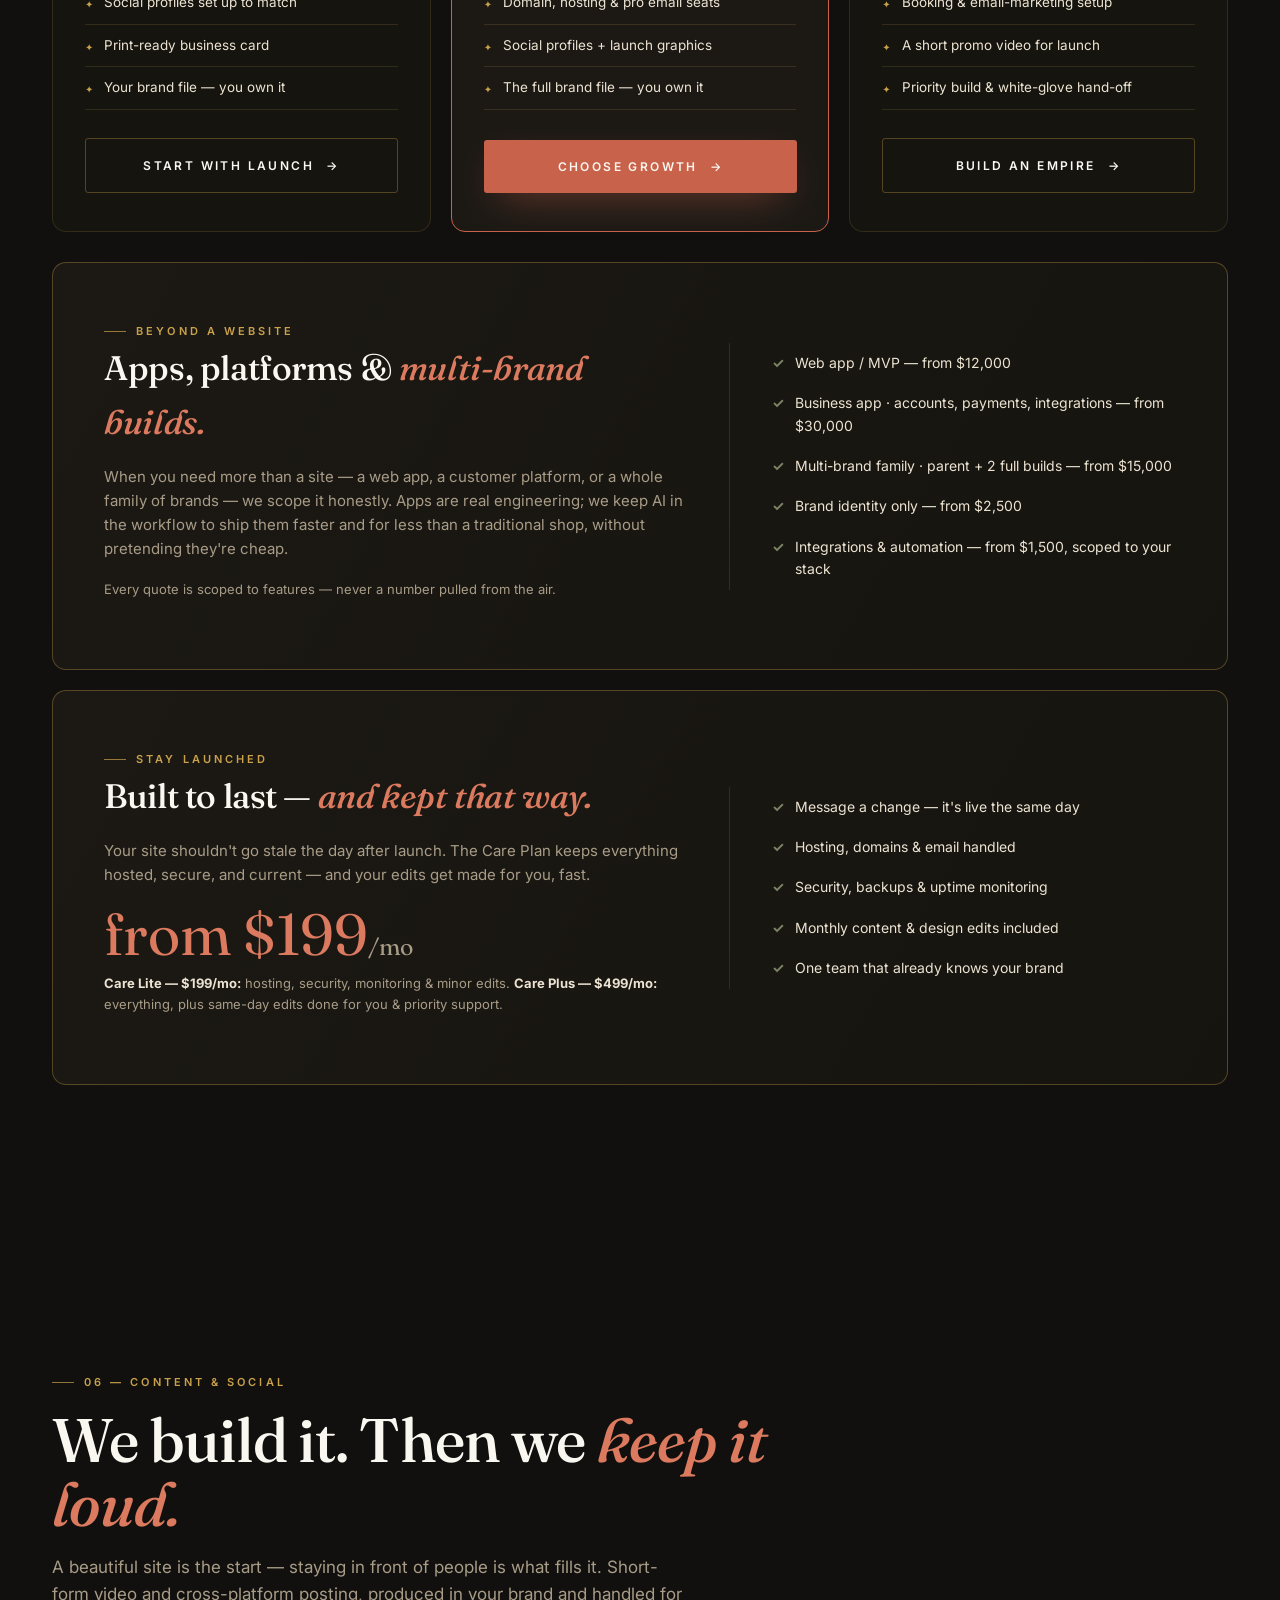
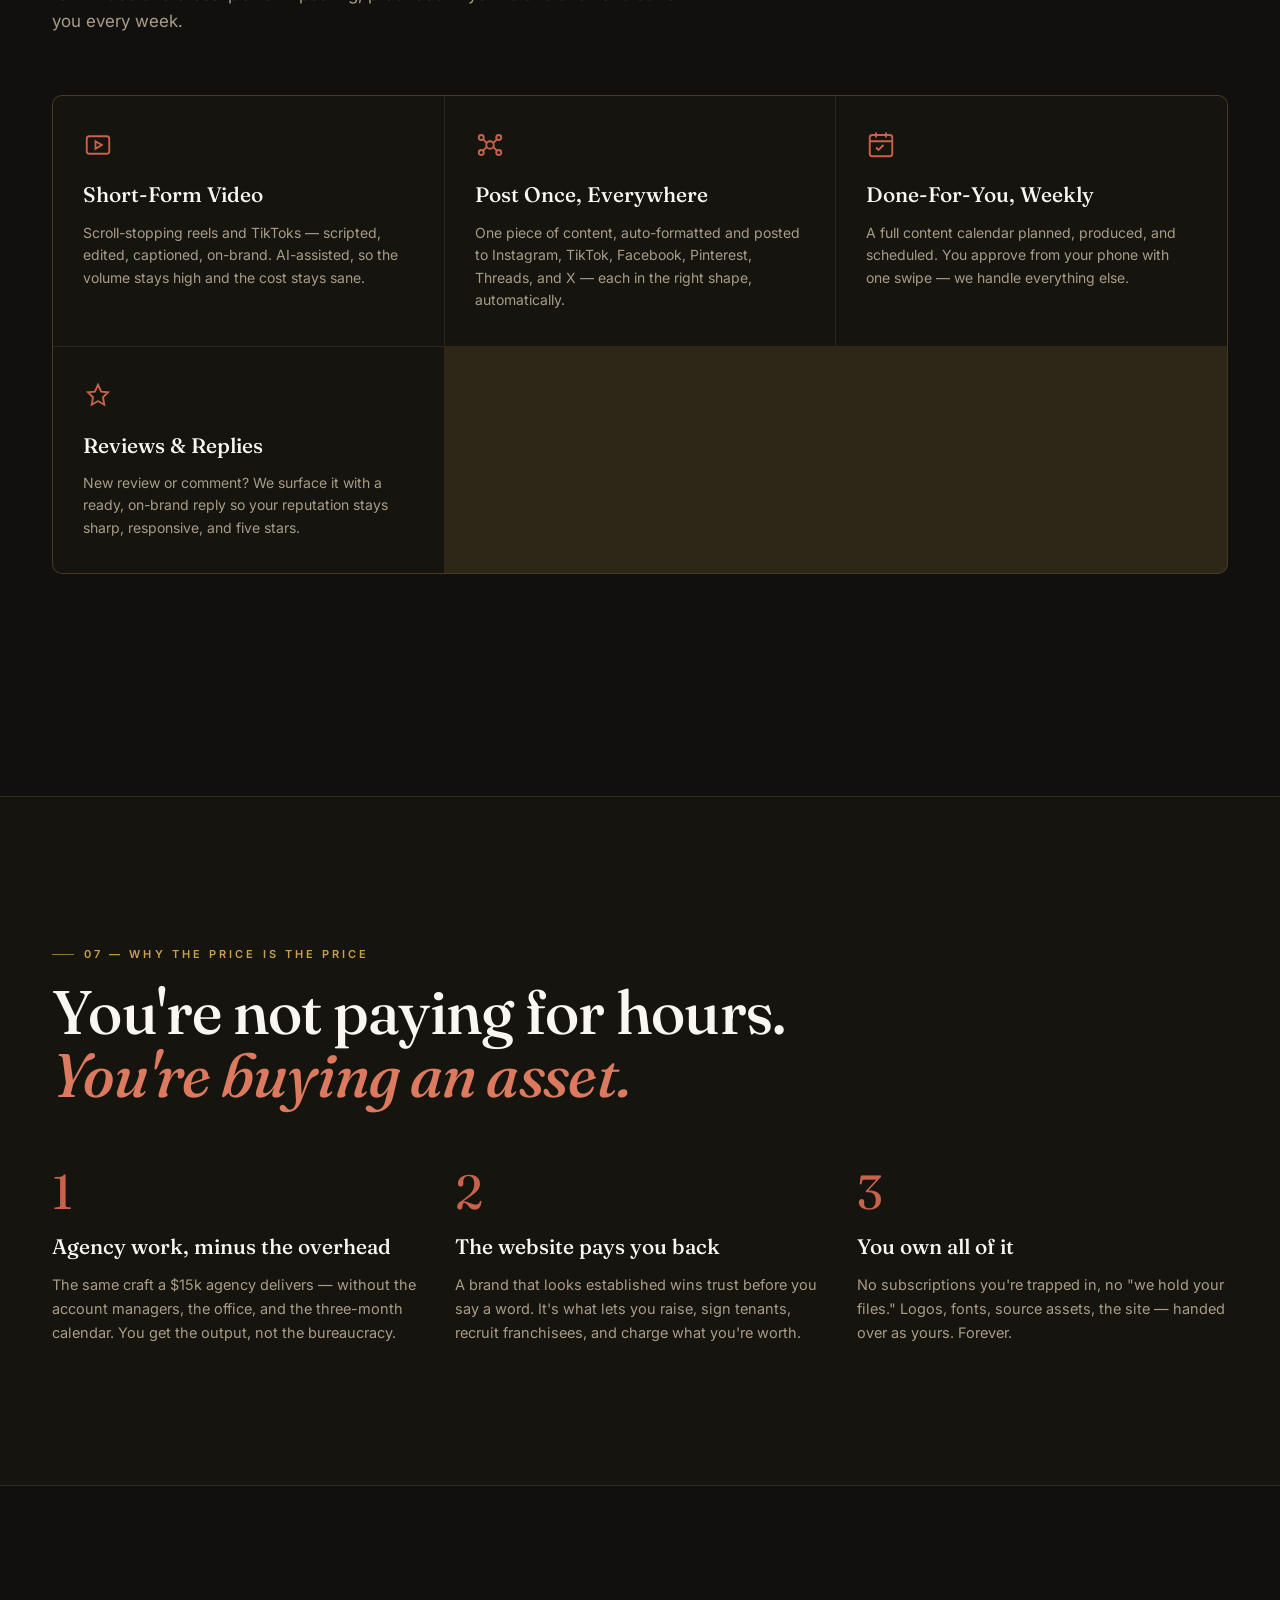
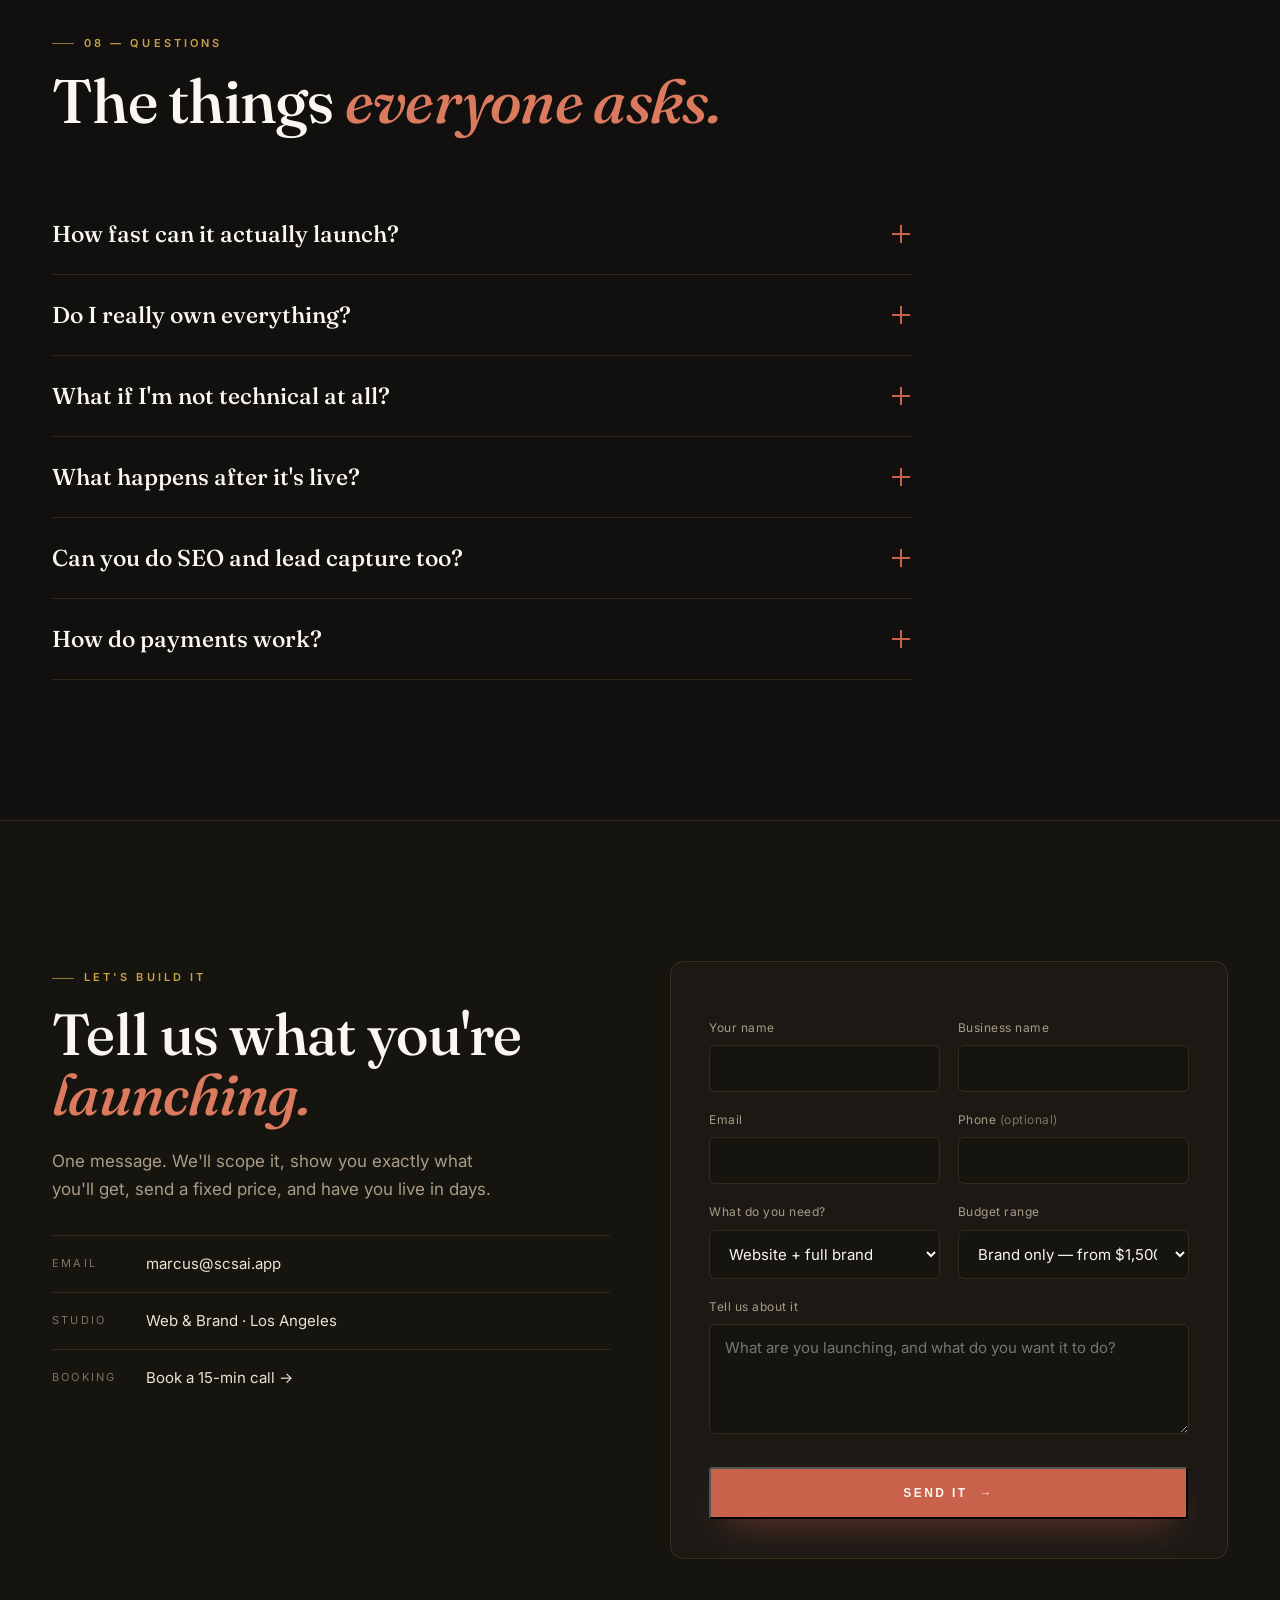
==== commit 70d95361: "Brand section: Featured Spotlight (magnetic rebuild) Replaced the rejected thumbnail grid with an ed" ====
--- a/index.html
+++ b/index.html
@@ -189,6 +189,22 @@
 .lb-inner::after{content:'';position:absolute;inset:0;pointer-events:none;background-image:url("data:image/svg+xml,%3Csvg xmlns='http://www.w3.org/2000/svg' width='210' height='128'%3E%3Ctext x='10' y='80' font-family='Inter,Arial,sans-serif' font-size='23' font-weight='600' fill='%23faf6f0' fill-opacity='0.3' transform='rotate(-27 105 64)'%3Escs.ai%3C/text%3E%3C/svg%3E");background-repeat:repeat;mix-blend-mode:soft-light}
 .lb-close{position:absolute;top:22px;right:30px;z-index:1001;background:none;border:0;color:var(--cream);font-size:36px;line-height:1;cursor:pointer;opacity:.8;transition:opacity .3s}
 .lb-close:hover{opacity:1}
+/* featured spotlight — editorial, one brand at a time */
+.spotlights{display:flex;flex-direction:column;gap:clamp(64px,10vw,128px);margin-top:64px}
+.spotlight{display:grid;grid-template-columns:1.45fr 1fr;gap:clamp(30px,5vw,68px);align-items:center}
+.spotlight.reverse .sl-feat{order:2}
+@media(max-width:880px){.spotlight{grid-template-columns:1fr;gap:30px}.spotlight.reverse .sl-feat{order:0}}
+.sl-feat{position:relative;border-radius:13px;overflow:hidden;border:1px solid var(--line);box-shadow:0 60px 120px -55px rgba(0,0,0,.9);background:#0c0b09;cursor:zoom-in}
+.sl-feat img{width:100%;display:block;max-height:560px;object-fit:contain;transform:scale(1.07);will-change:transform}
+.sl-feat:hover{box-shadow:0 70px 140px -50px rgba(0,0,0,1),0 0 0 1px var(--line-strong)}
+.sl-feat::after{content:'';position:absolute;inset:0;pointer-events:none;background-image:url("data:image/svg+xml,%3Csvg xmlns='http://www.w3.org/2000/svg' width='205' height='124'%3E%3Ctext x='10' y='78' font-family='Inter,Arial,sans-serif' font-size='21' font-weight='600' fill='%23faf6f0' fill-opacity='0.22' transform='rotate(-27 102 62)'%3Escs.ai%3C/text%3E%3C/svg%3E");background-repeat:repeat;mix-blend-mode:soft-light}
+.sl-tag{font-size:11px;letter-spacing:.24em;text-transform:uppercase;color:var(--brass)}
+.sl-name{font-size:clamp(30px,3.8vw,48px);font-weight:500;line-height:1.02;margin:14px 0 16px}
+.sl-copy{font-size:16px;color:var(--muted);max-width:430px;line-height:1.66;margin-bottom:28px}
+.sl-reel{display:flex;gap:13px;flex-wrap:wrap}
+.sl-thumb{padding:0;border:1px solid var(--line);border-radius:7px;overflow:hidden;background:#0c0b09;cursor:zoom-in;width:114px;height:84px;flex-shrink:0;transition:transform .4s var(--ease),border-color .4s}
+.sl-thumb:hover{transform:translateY(-5px);border-color:var(--line-strong)}
+.sl-thumb img{width:100%;height:100%;object-fit:cover}
 
 /* ---------- pricing ---------- */
 .price-grid{display:grid;grid-template-columns:repeat(3,1fr);gap:20px;margin-bottom:30px}
@@ -504,15 +520,47 @@
       <h2 class="serif">You don't rent the brand. You <em>own the book.</em></h2>
       <p>Every client gets a complete, <strong>print-ready</strong> identity — logo, color, type, stationery, the whole book. Here's real brand work across a few of them. Tap any to look closer.</p>
     </div>
-    <div class="bf-gallery reveal">
-      <div class="bf-item"><img src="assets/brand/coliseum-01.png" alt="Coliseum Motor Group — logo system" loading="lazy" /><span class="bf-label">Coliseum Motor Group</span></div>
-      <div class="bf-item"><img src="assets/brand/scs-07.png" alt="SCS AI — logo mark &amp; tagline" loading="lazy" /><span class="bf-label">SCS AI</span></div>
-      <div class="bf-item"><img src="assets/brand/bloom-01.webp" alt="Bloom &amp; Brew — brand applied to site" loading="lazy" /><span class="bf-label">Bloom &amp; Brew</span></div>
-      <div class="bf-item"><img src="assets/brand/coliseum-02.png" alt="Coliseum Motor Group — brand essence" loading="lazy" /><span class="bf-label">Coliseum Motor Group</span></div>
-      <div class="bf-item"><img src="assets/brand/scs-08.png" alt="SCS AI — letterhead" loading="lazy" /><span class="bf-label">SCS AI</span></div>
-      <div class="bf-item"><img src="assets/brand/coliseum-03.png" alt="Coliseum Motor Group — tagline system" loading="lazy" /><span class="bf-label">Coliseum Motor Group</span></div>
-      <div class="bf-item"><img src="assets/brand/scs-03.png" alt="SCS AI — brand book spread" loading="lazy" /><span class="bf-label">SCS AI</span></div>
-      <div class="bf-item"><img src="assets/brand/scs-05.png" alt="SCS AI — brand book spread" loading="lazy" /><span class="bf-label">SCS AI</span></div>
+    <div class="spotlights">
+      <article class="spotlight reveal">
+        <div class="sl-feat"><img src="assets/brand/coliseum-01.png" alt="Coliseum Motor Group — logo system" loading="lazy" /></div>
+        <div class="sl-body">
+          <span class="sl-tag">Auto Dealer · Brand System</span>
+          <h3 class="sl-name serif">Coliseum Motor Group</h3>
+          <p class="sl-copy">A locked monogram-and-wordmark system — primary, reverse, promotional, favicon — built so a single Van Nuys lot reads like a national brand.</p>
+          <div class="sl-reel">
+            <button class="sl-thumb" type="button"><img src="assets/brand/coliseum-02.png" alt="Coliseum brand essence" loading="lazy" /></button>
+            <button class="sl-thumb" type="button"><img src="assets/brand/coliseum-03.png" alt="Coliseum tagline page" loading="lazy" /></button>
+          </div>
+        </div>
+      </article>
+
+      <article class="spotlight reverse reveal">
+        <div class="sl-feat"><img src="assets/brand/scs-07.png" alt="SCS AI — mark & tagline" loading="lazy" /></div>
+        <div class="sl-body">
+          <span class="sl-tag">SaaS · Identity System</span>
+          <h3 class="sl-name serif">SCS AI</h3>
+          <p class="sl-copy">The smile-mark, the scs.ai wordmark, a full stationery and voice system — one identity designed to hold together across every surface.</p>
+          <div class="sl-reel">
+            <button class="sl-thumb" type="button"><img src="assets/brand/scs-08.png" alt="SCS AI letterhead" loading="lazy" /></button>
+            <button class="sl-thumb" type="button"><img src="assets/brand/scs-03.png" alt="SCS AI brand book spread" loading="lazy" /></button>
+            <button class="sl-thumb" type="button"><img src="assets/brand/scs-05.png" alt="SCS AI brand book spread" loading="lazy" /></button>
+          </div>
+        </div>
+      </article>
+
+      <article class="spotlight reveal">
+        <div class="sl-feat"><img src="assets/brand/bloom-01.webp" alt="Bloom & Brew — brand applied" loading="lazy" /></div>
+        <div class="sl-body">
+          <span class="sl-tag">Café &amp; Florist · Brand + Print</span>
+          <h3 class="sl-name serif">Bloom &amp; Brew</h3>
+          <p class="sl-copy">A neighbourhood café-florist identity — warm, editorial, quietly confident — carried all the way through to print: cards, loyalty, the whole set.</p>
+          <div class="sl-reel">
+            <button class="sl-thumb" type="button"><img src="assets/brand/bloom-c1.png" alt="Bloom & Brew business card" loading="lazy" /></button>
+            <button class="sl-thumb" type="button"><img src="assets/brand/bloom-c3.png" alt="Bloom & Brew loyalty card" loading="lazy" /></button>
+            <button class="sl-thumb" type="button"><img src="assets/brand/bloom-c2.png" alt="Bloom & Brew card back" loading="lazy" /></button>
+          </div>
+        </div>
+      </article>
     </div>
     <p class="bf-note reveal">A complete, organized identity — yours to keep forever. Samples shown watermarked; finished files ship clean and print-ready.</p>
   </div>
@@ -861,17 +909,37 @@
   }
 });
 
-// brand-book lightbox (watermark applied via CSS overlay on .lb-inner)
+// brand lightbox (watermark via CSS overlay on .lb-inner)
 (function(){
   const lb=document.getElementById('lightbox'),lbImg=document.getElementById('lbImg');
   if(!lb)return;
-  document.querySelectorAll('.bf-item').forEach(item=>{
-    item.addEventListener('click',()=>{const img=item.querySelector('img');if(!img)return;lbImg.src=img.src;lbImg.alt=img.alt;lb.classList.add('open');document.body.style.overflow='hidden';});
+  document.querySelectorAll('.sl-feat,.sl-thumb').forEach(el=>{
+    el.addEventListener('click',()=>{const img=el.querySelector('img');if(!img)return;lbImg.src=img.src;lbImg.alt=img.alt;lb.classList.add('open');document.body.style.overflow='hidden';});
   });
   const close=()=>{lb.classList.remove('open');document.body.style.overflow='';};
   lb.addEventListener('click',e=>{if(e.target===lb||e.target.closest('.lb-close'))close();});
   addEventListener('keydown',e=>{if(e.key==='Escape'&&lb.classList.contains('open'))close();});
 })();
+
+// brand spotlight parallax (gentle, reduced-motion safe)
+(function(){
+  if(matchMedia('(prefers-reduced-motion: reduce)').matches)return;
+  const feats=[...document.querySelectorAll('.sl-feat img')];
+  if(!feats.length)return;
+  let ticking=false;
+  function update(){
+    const vh=innerHeight;
+    feats.forEach(img=>{
+      const r=img.getBoundingClientRect();
+      const off=((r.top+r.height/2)-vh/2)/vh;
+      img.style.transform='scale(1.07) translateY('+(off*-22)+'px)';
+    });
+    ticking=false;
+  }
+  addEventListener('scroll',()=>{if(!ticking){requestAnimationFrame(update);ticking=true;}},{passive:true});
+  addEventListener('resize',update,{passive:true});
+  update();
+})();
 </script>
 </body>
 </html>
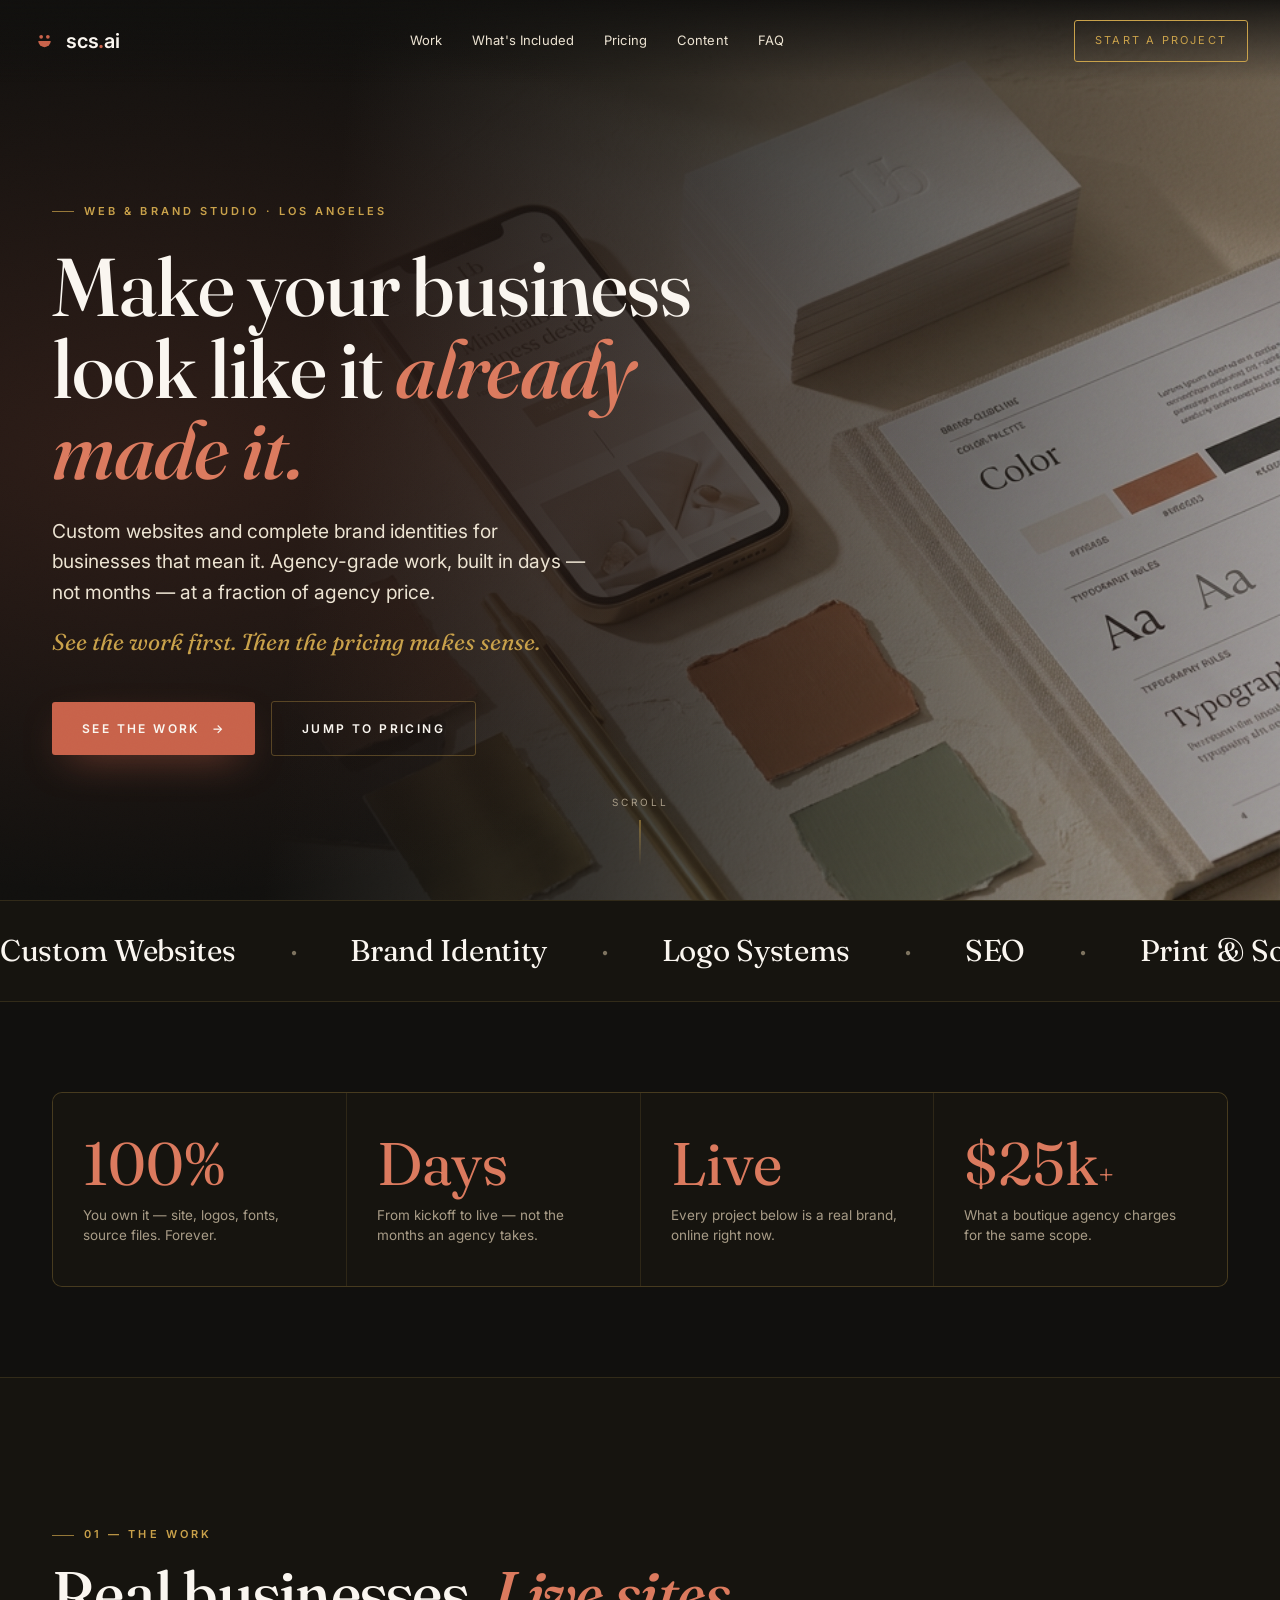
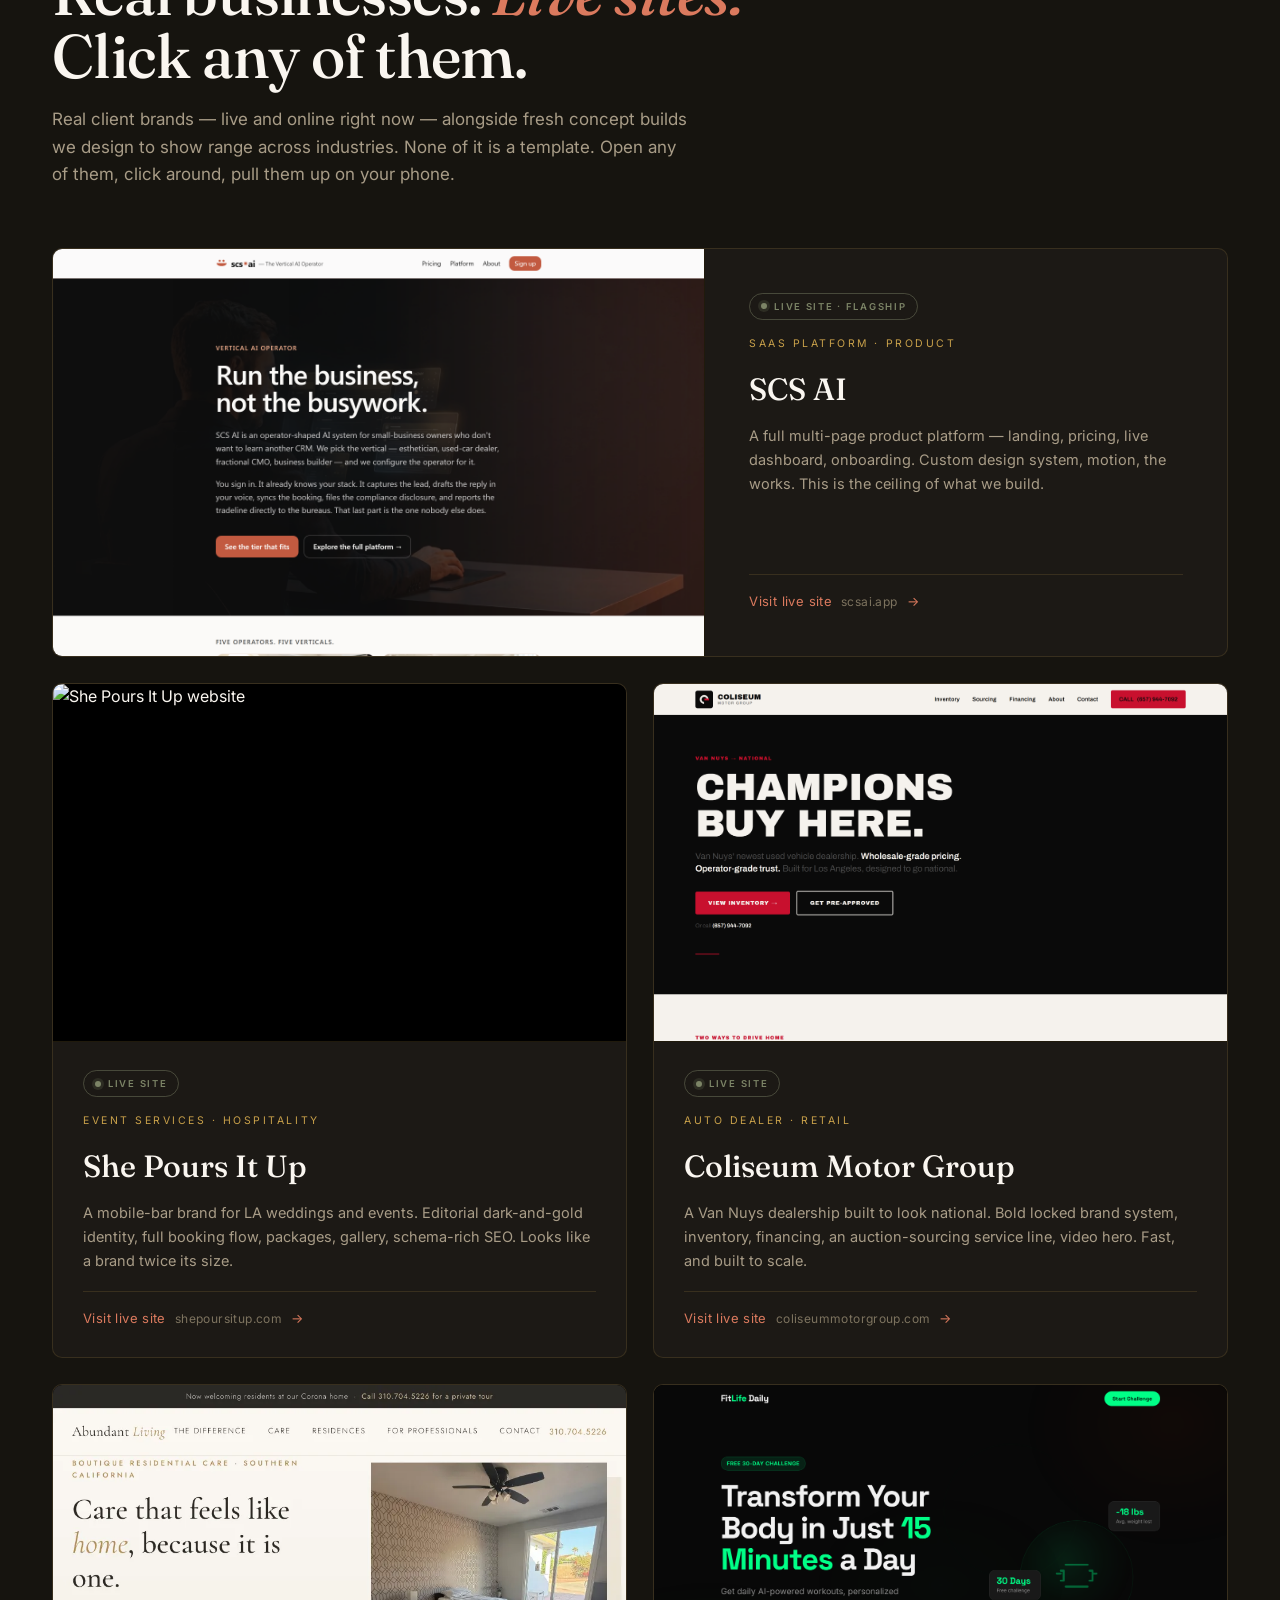
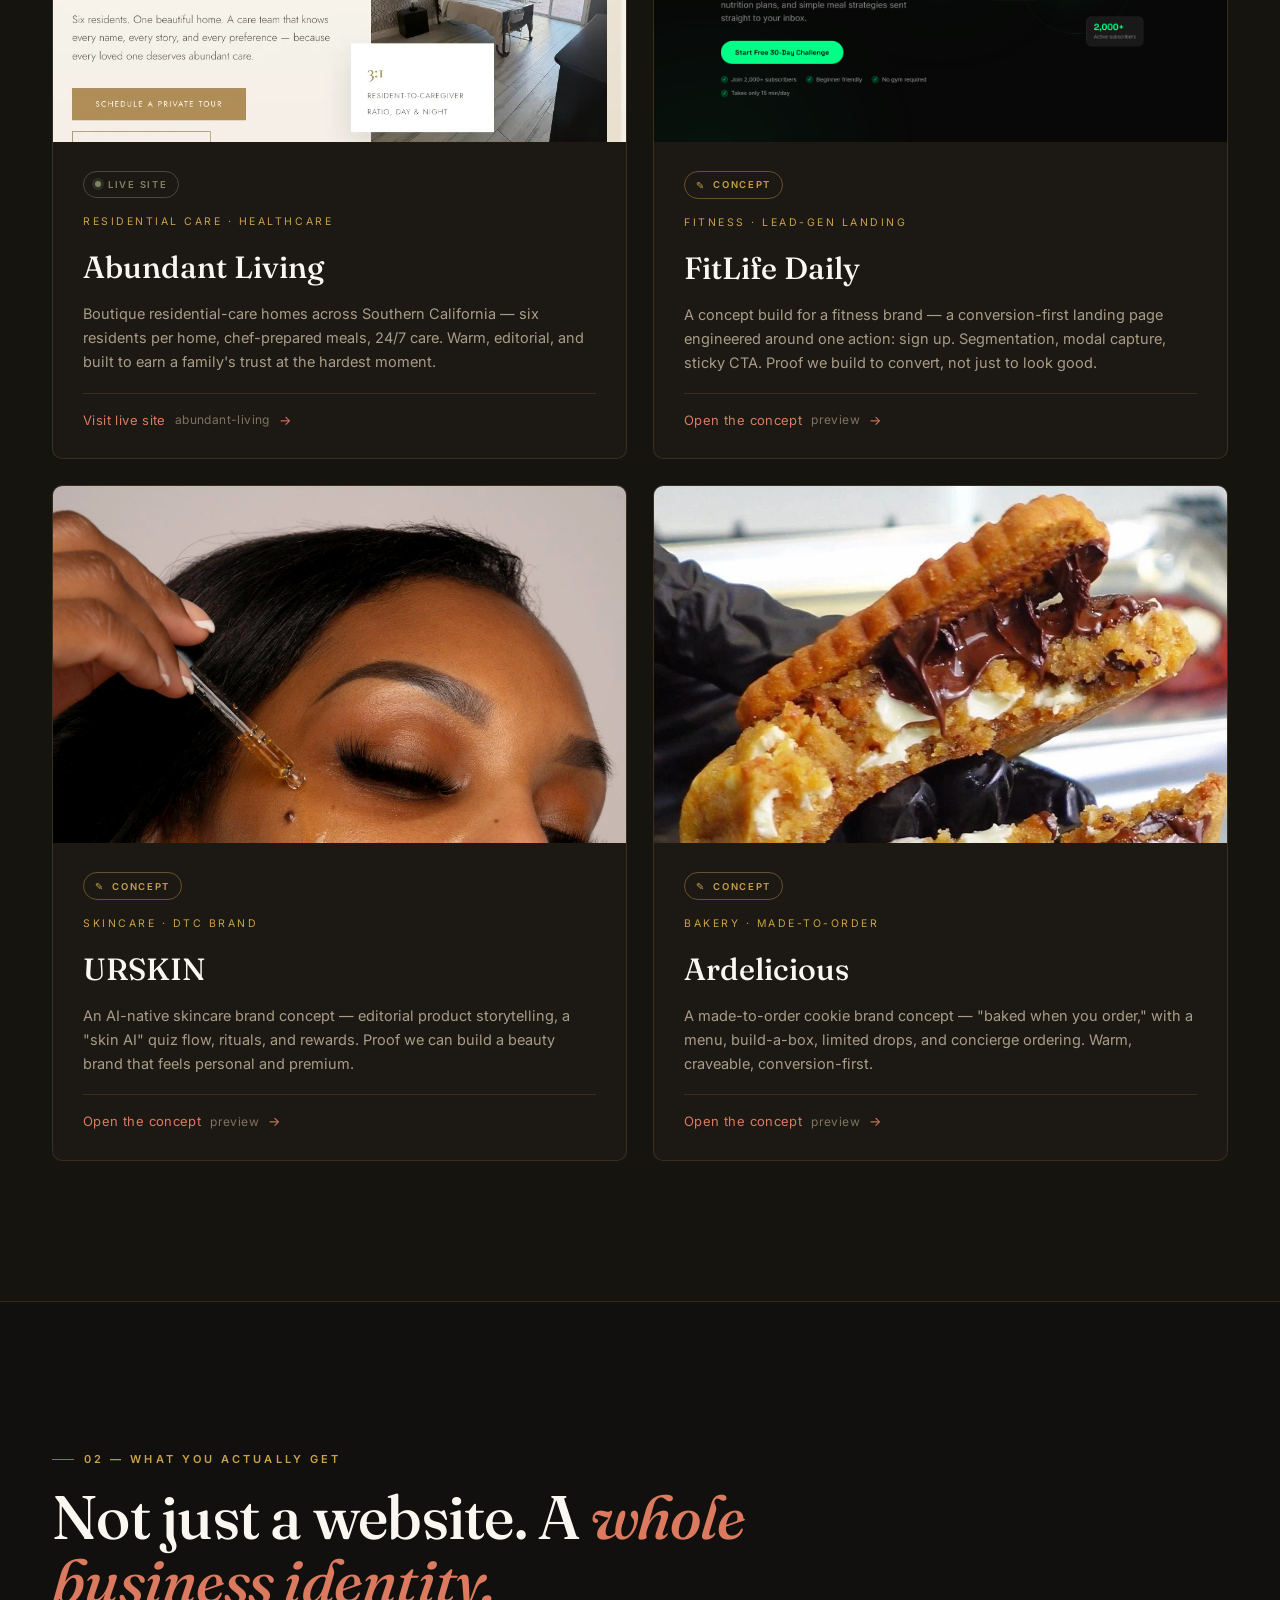
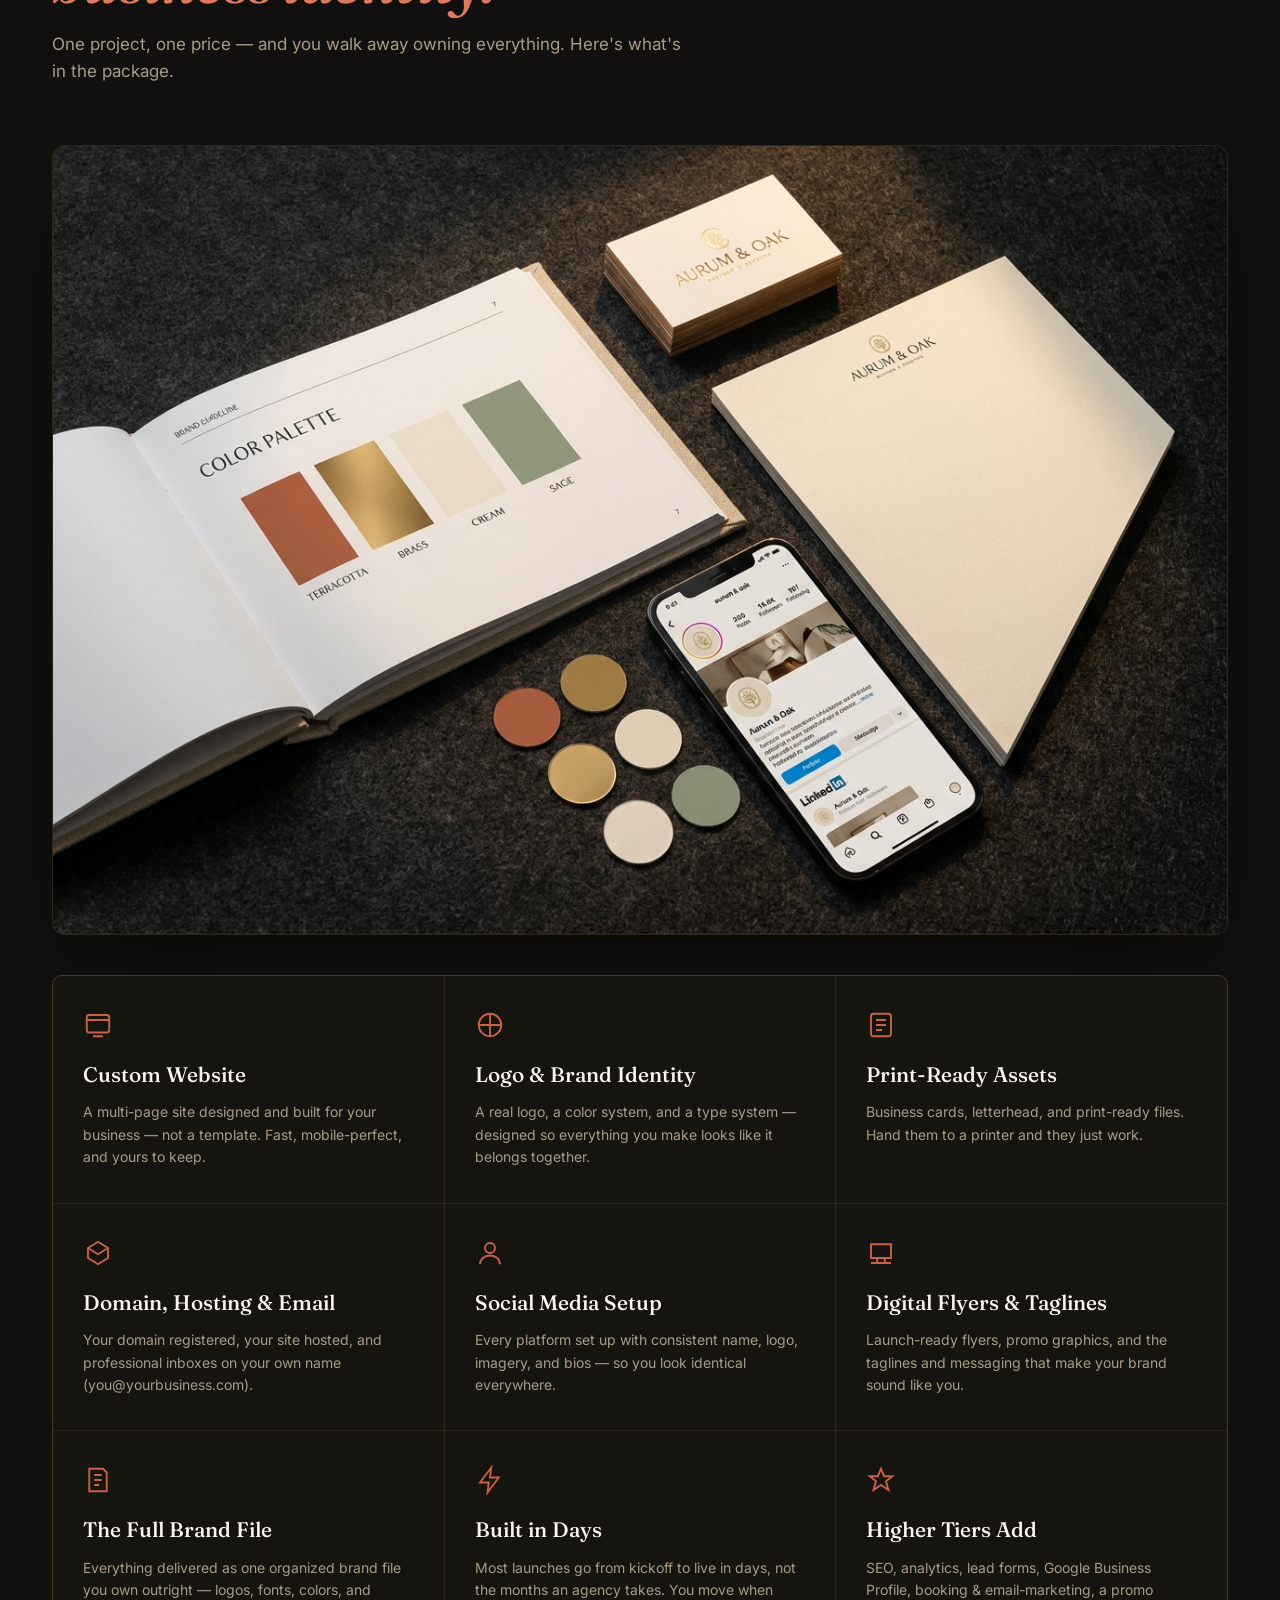
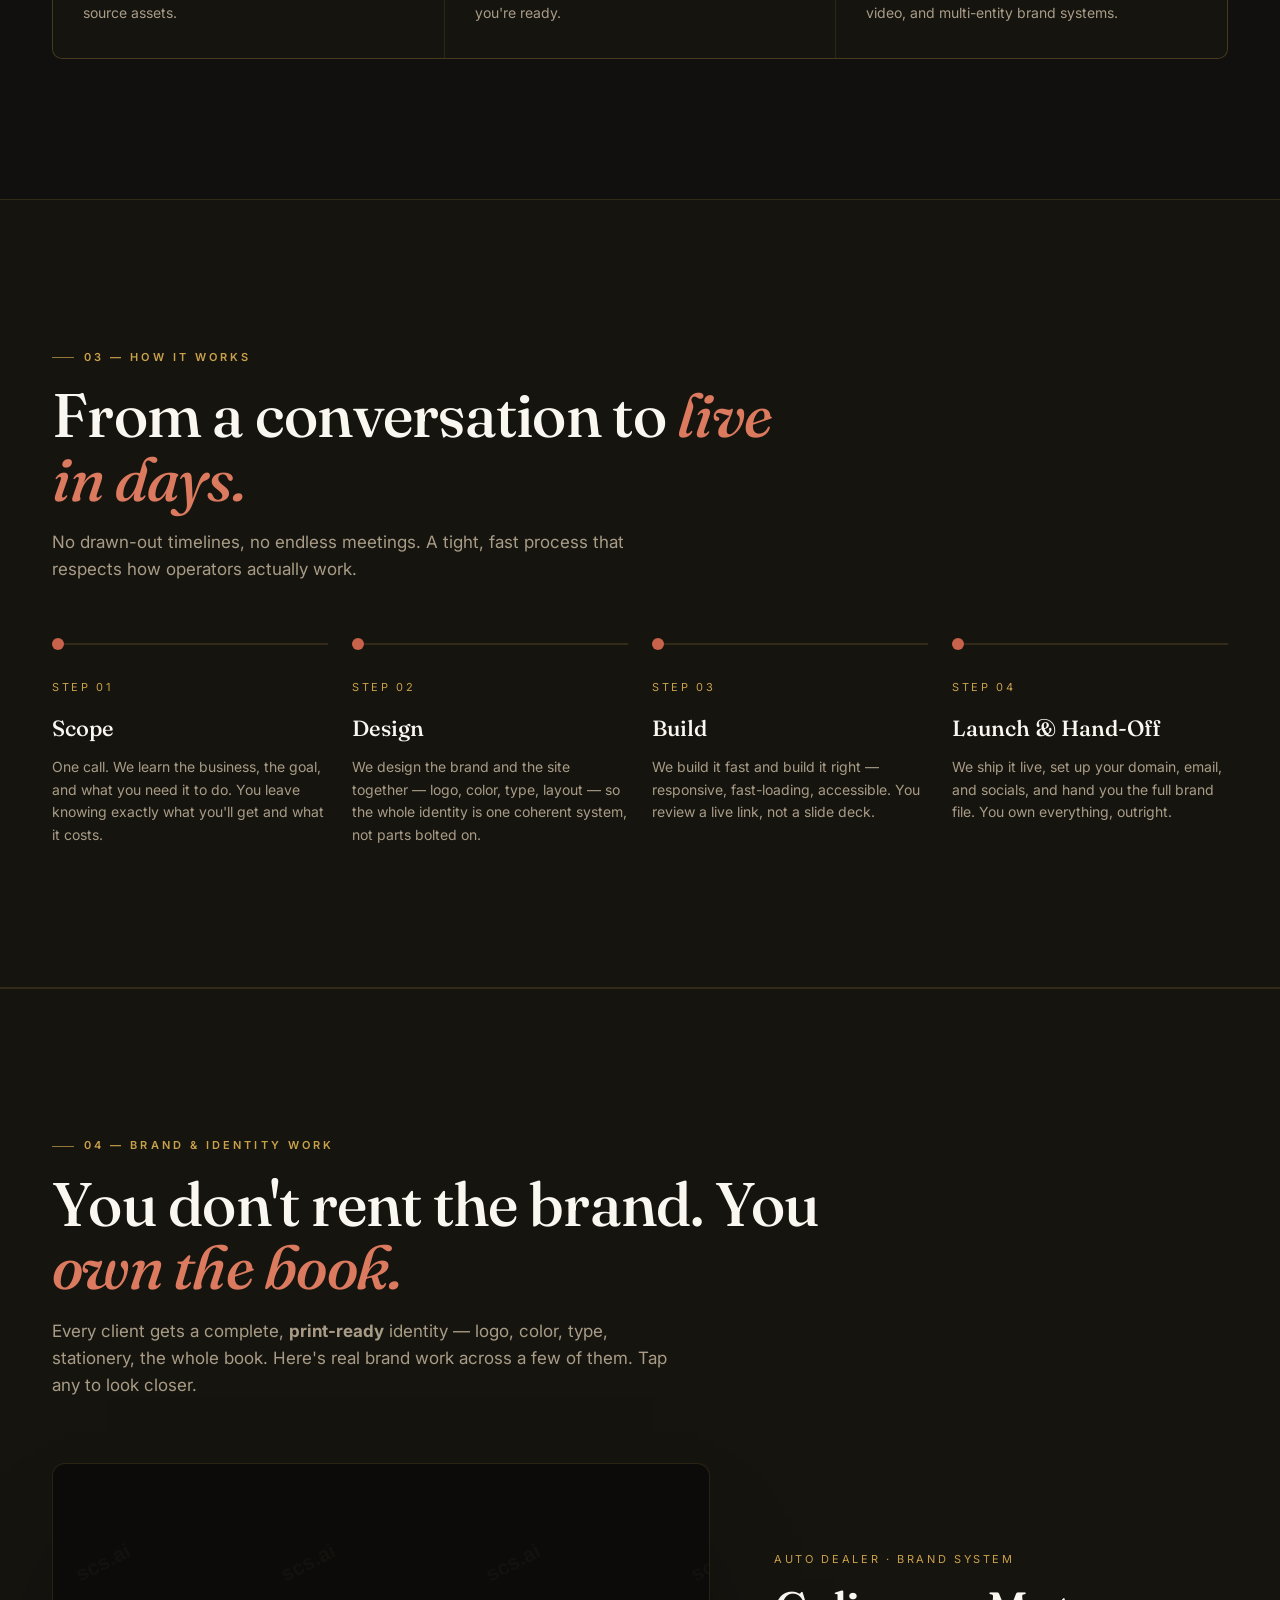
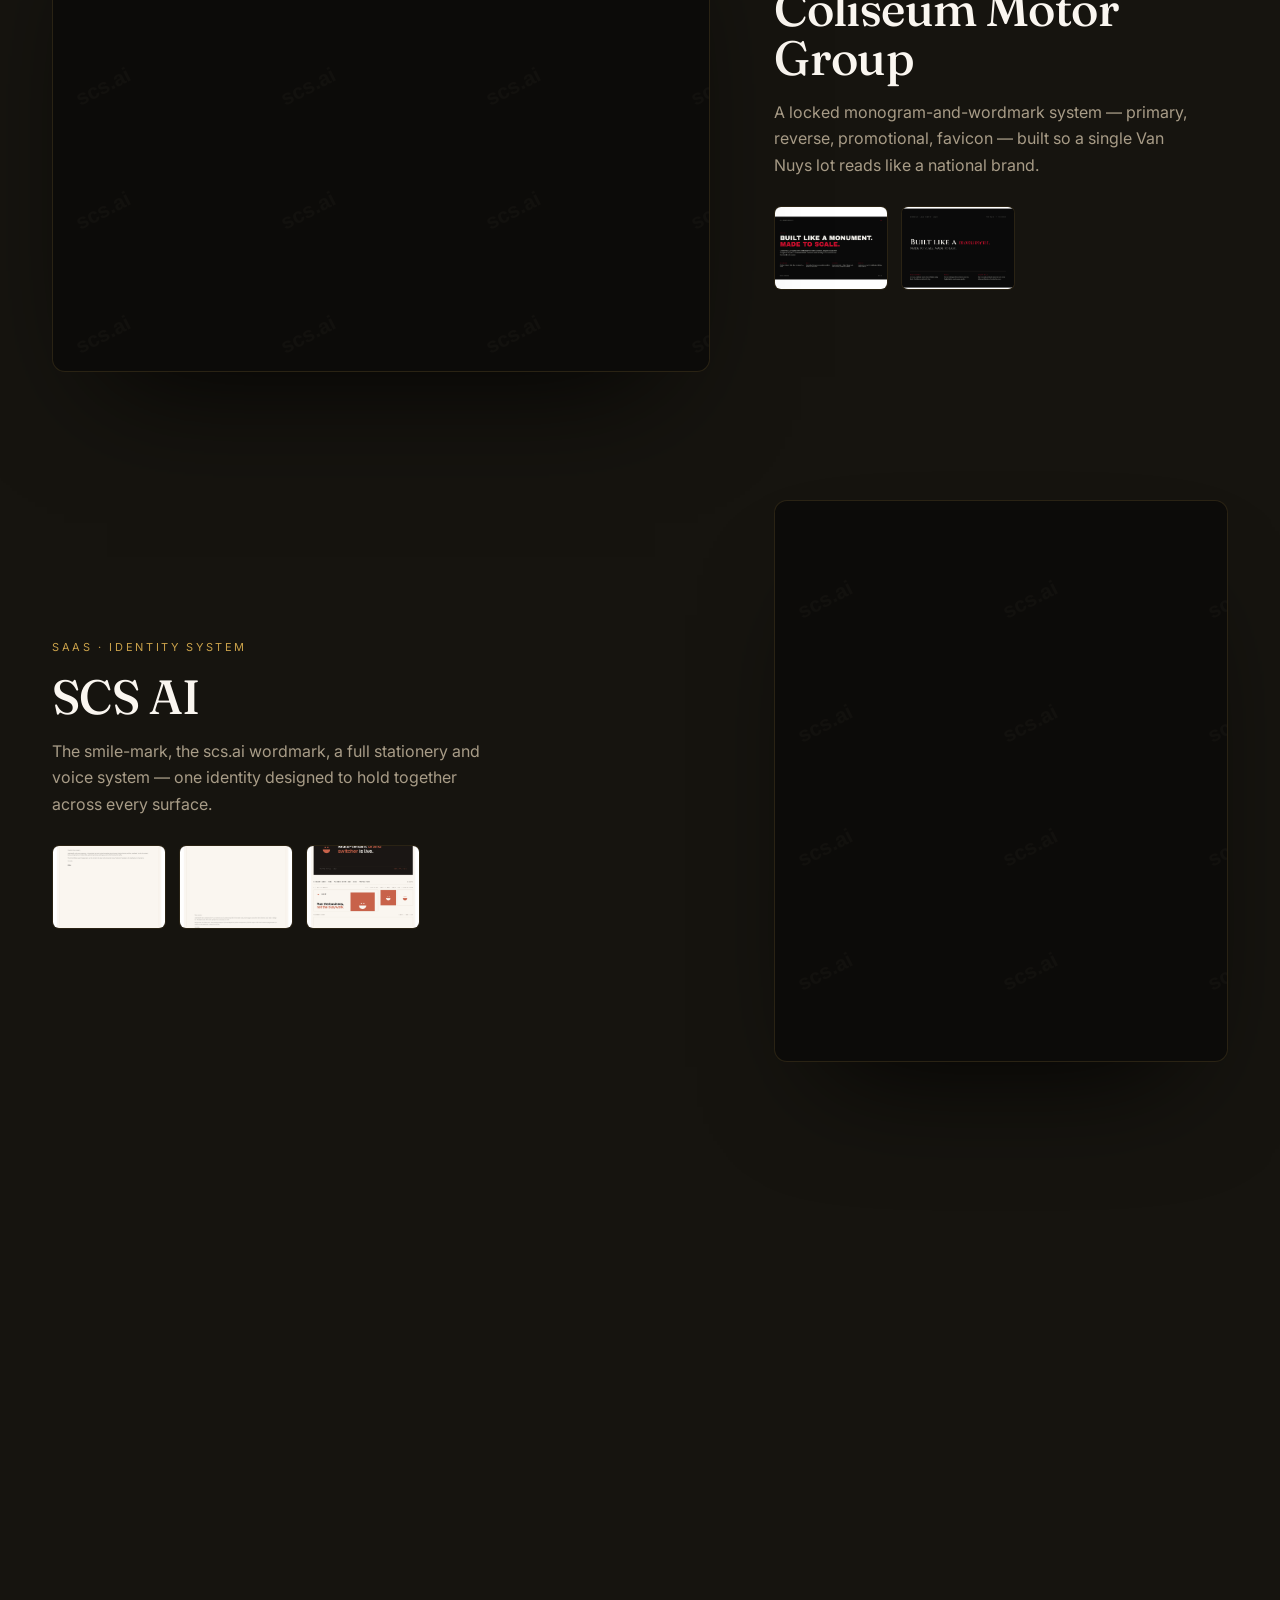
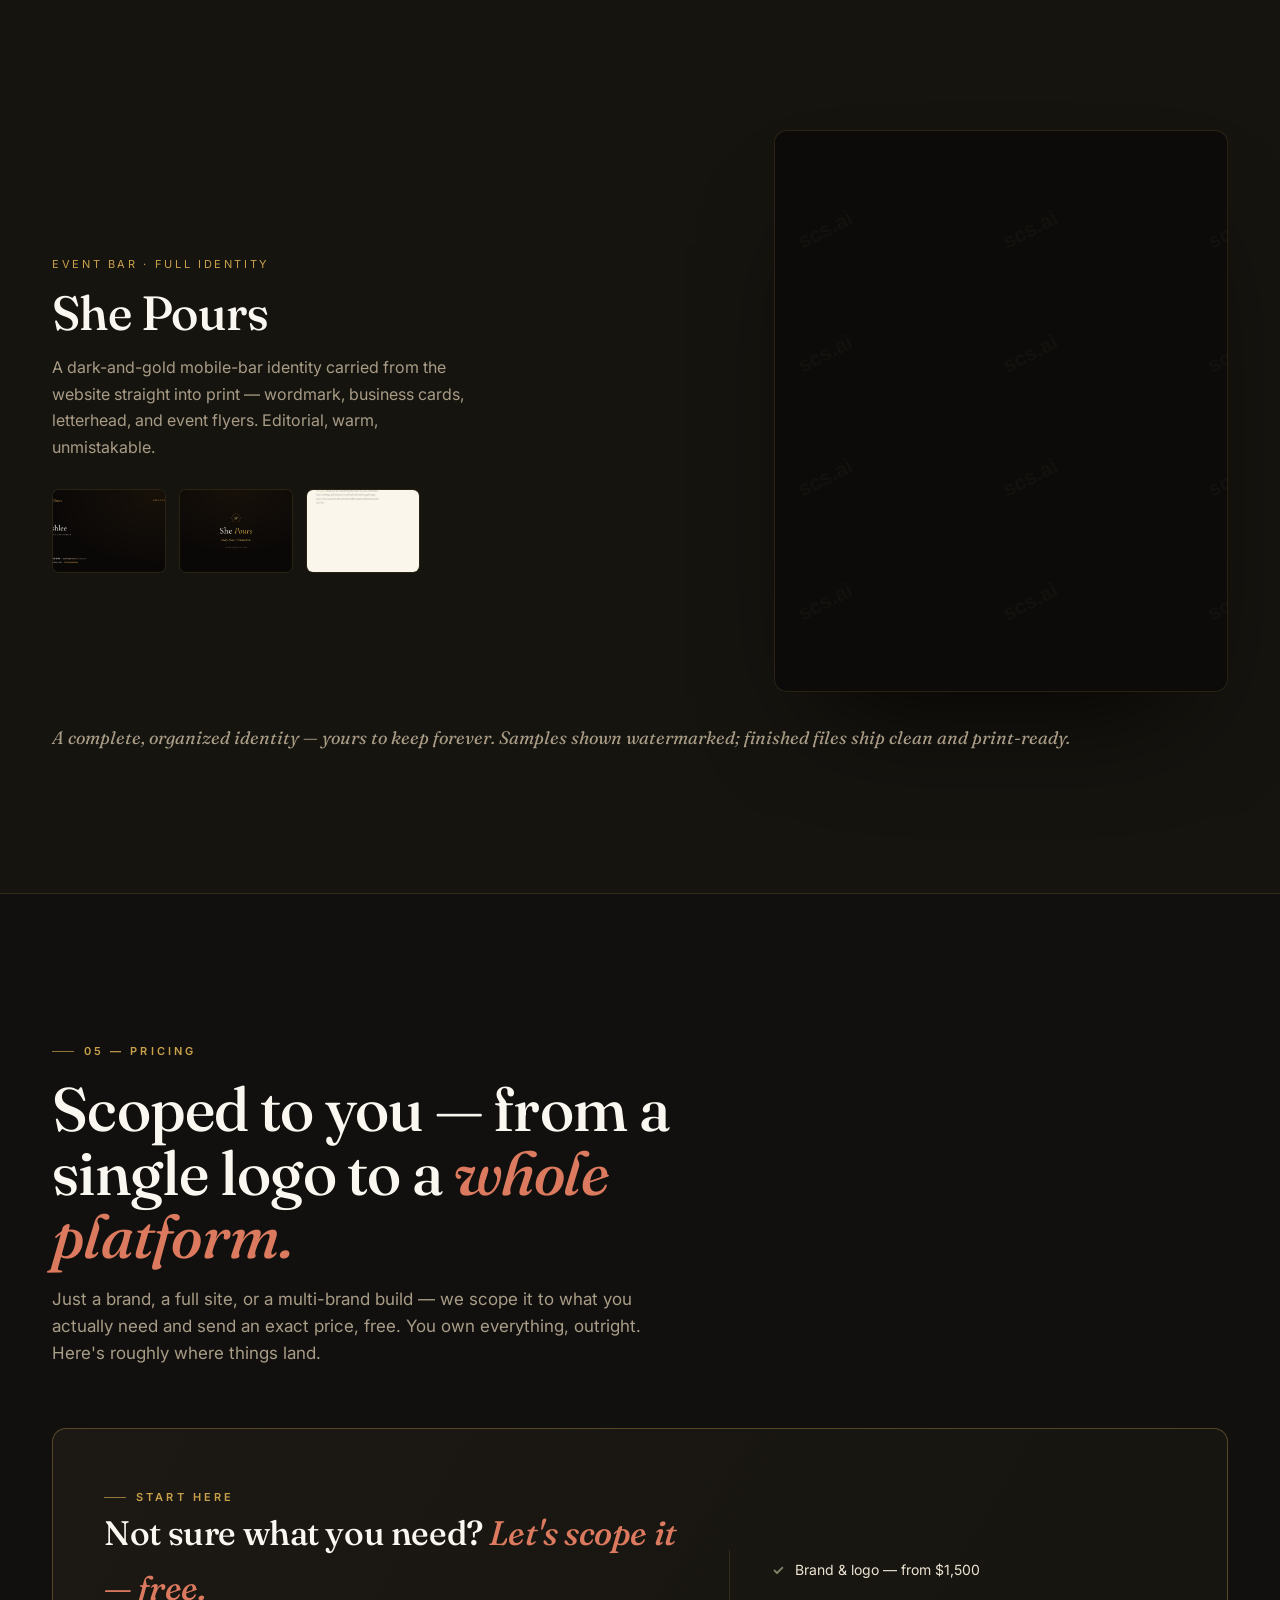
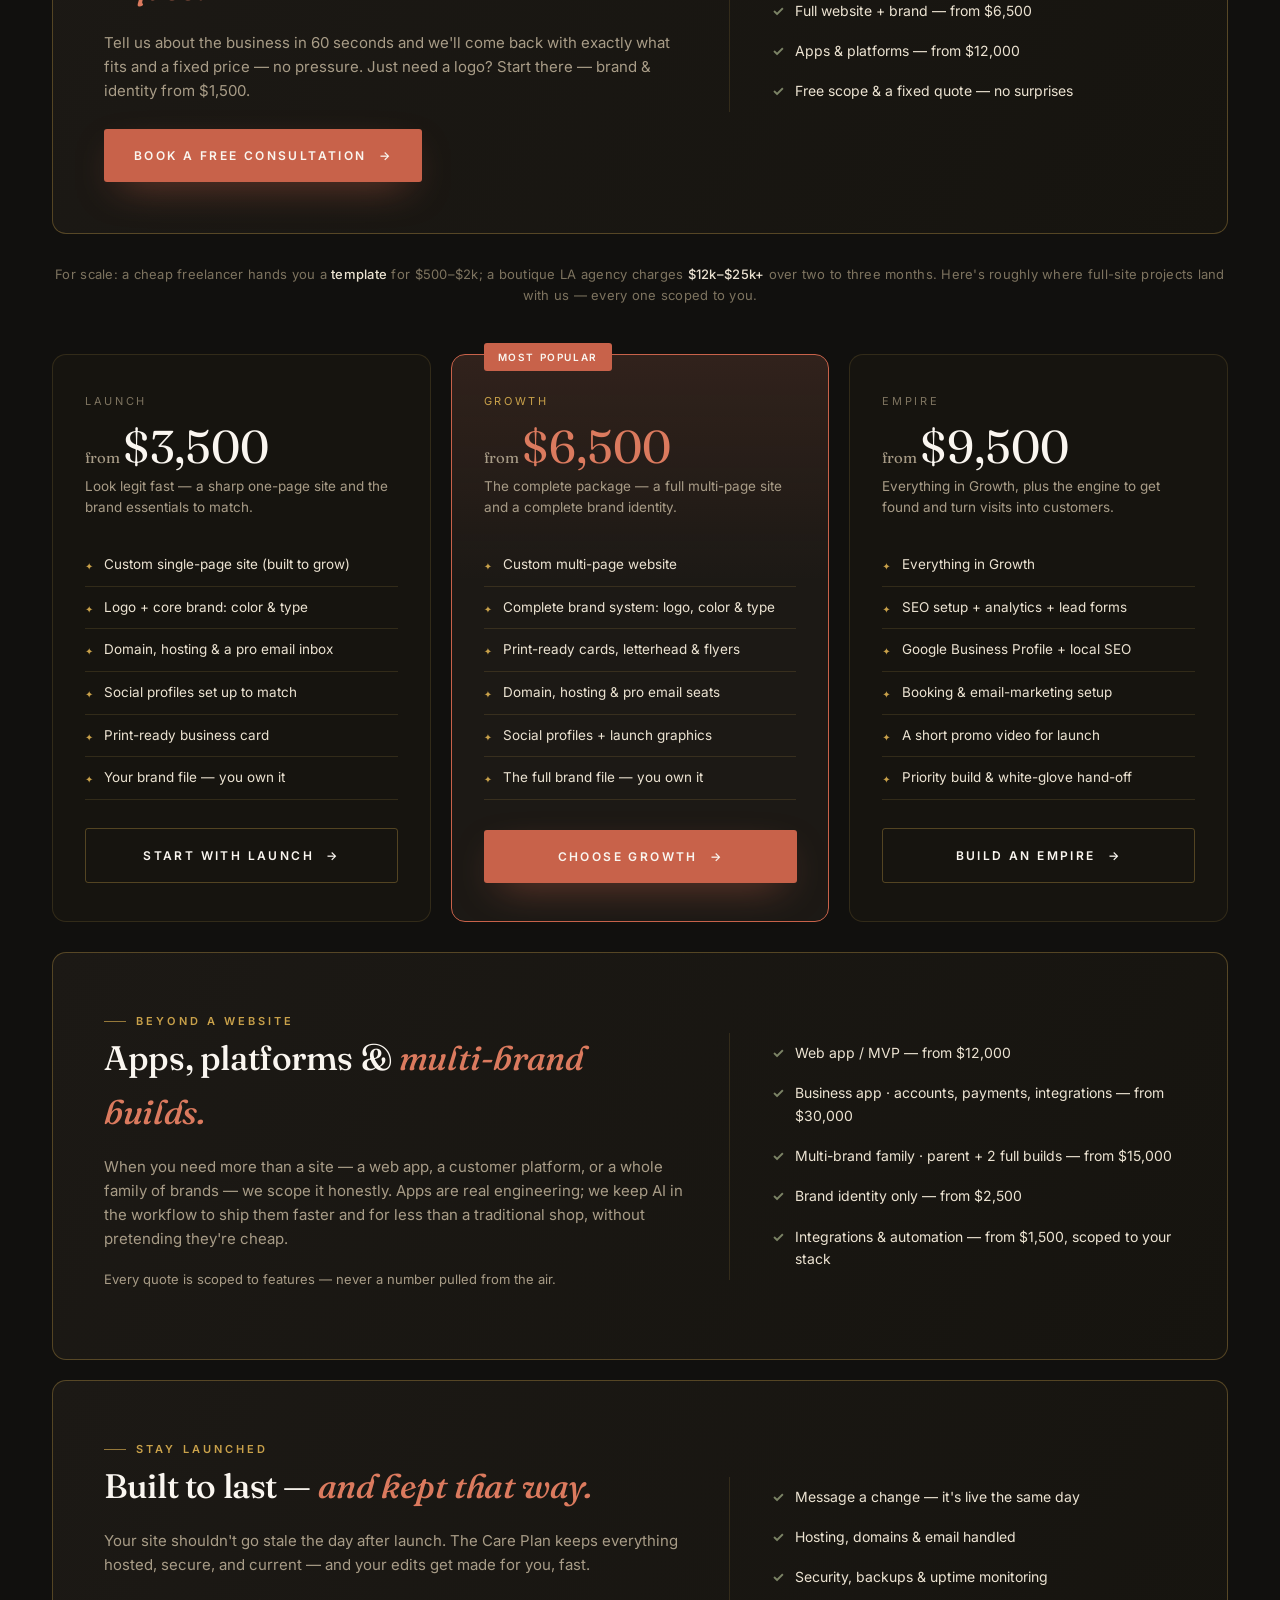
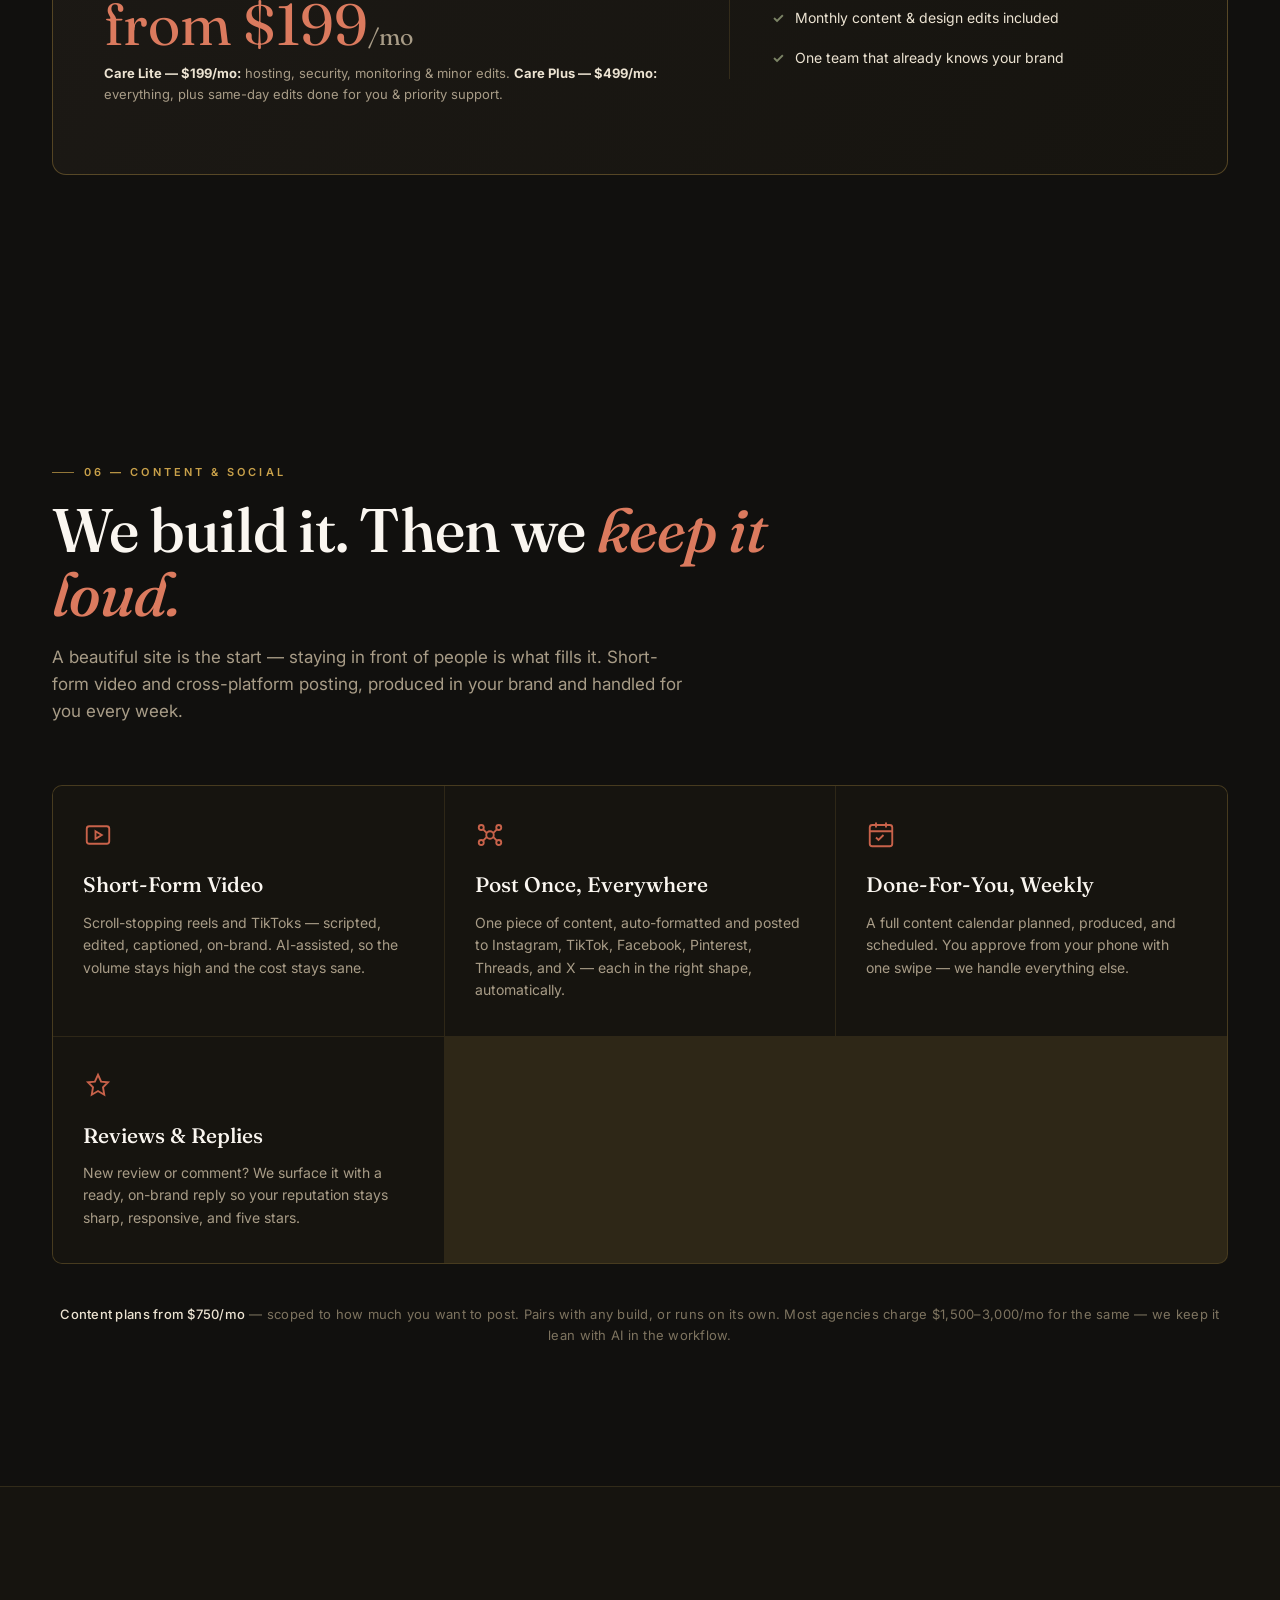
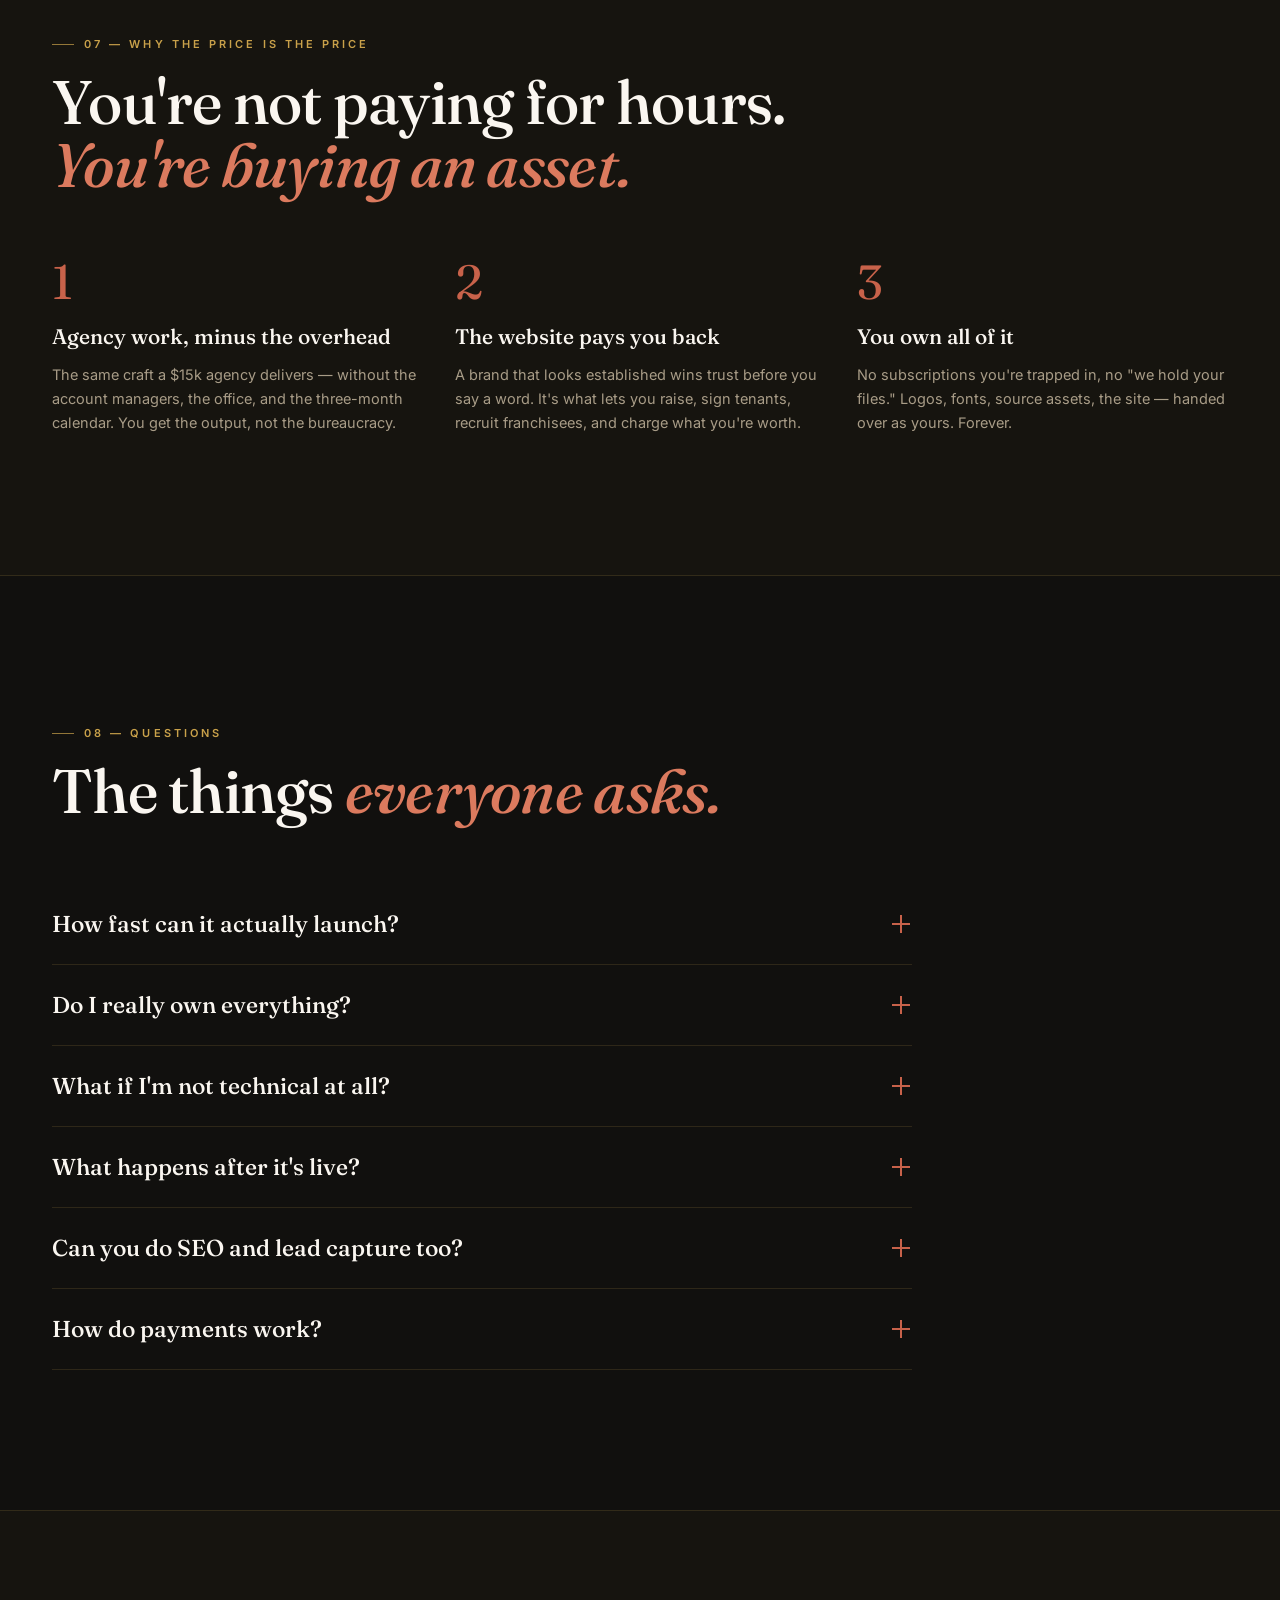
==== commit db450b3c: "Brand: design + add full She Pours identity (4th spotlight) Built a real She Pours brand collateral " ====
--- a/index.html
+++ b/index.html
@@ -561,6 +561,20 @@
           </div>
         </div>
       </article>
+
+      <article class="spotlight reverse reveal">
+        <div class="sl-feat"><img src="assets/brand/sp-flyer.png" alt="She Pours — event flyer" loading="lazy" /></div>
+        <div class="sl-body">
+          <span class="sl-tag">Event Bar · Full Identity</span>
+          <h3 class="sl-name serif">She Pours</h3>
+          <p class="sl-copy">A dark-and-gold mobile-bar identity carried from the website straight into print — wordmark, business cards, letterhead, and event flyers. Editorial, warm, unmistakable.</p>
+          <div class="sl-reel">
+            <button class="sl-thumb" type="button"><img src="assets/brand/sp-card-front.png" alt="She Pours business card front" loading="lazy" /></button>
+            <button class="sl-thumb" type="button"><img src="assets/brand/sp-card-back.png" alt="She Pours business card back" loading="lazy" /></button>
+            <button class="sl-thumb" type="button"><img src="assets/brand/sp-letterhead.png" alt="She Pours letterhead" loading="lazy" /></button>
+          </div>
+        </div>
+      </article>
     </div>
     <p class="bf-note reveal">A complete, organized identity — yours to keep forever. Samples shown watermarked; finished files ship clean and print-ready.</p>
   </div>
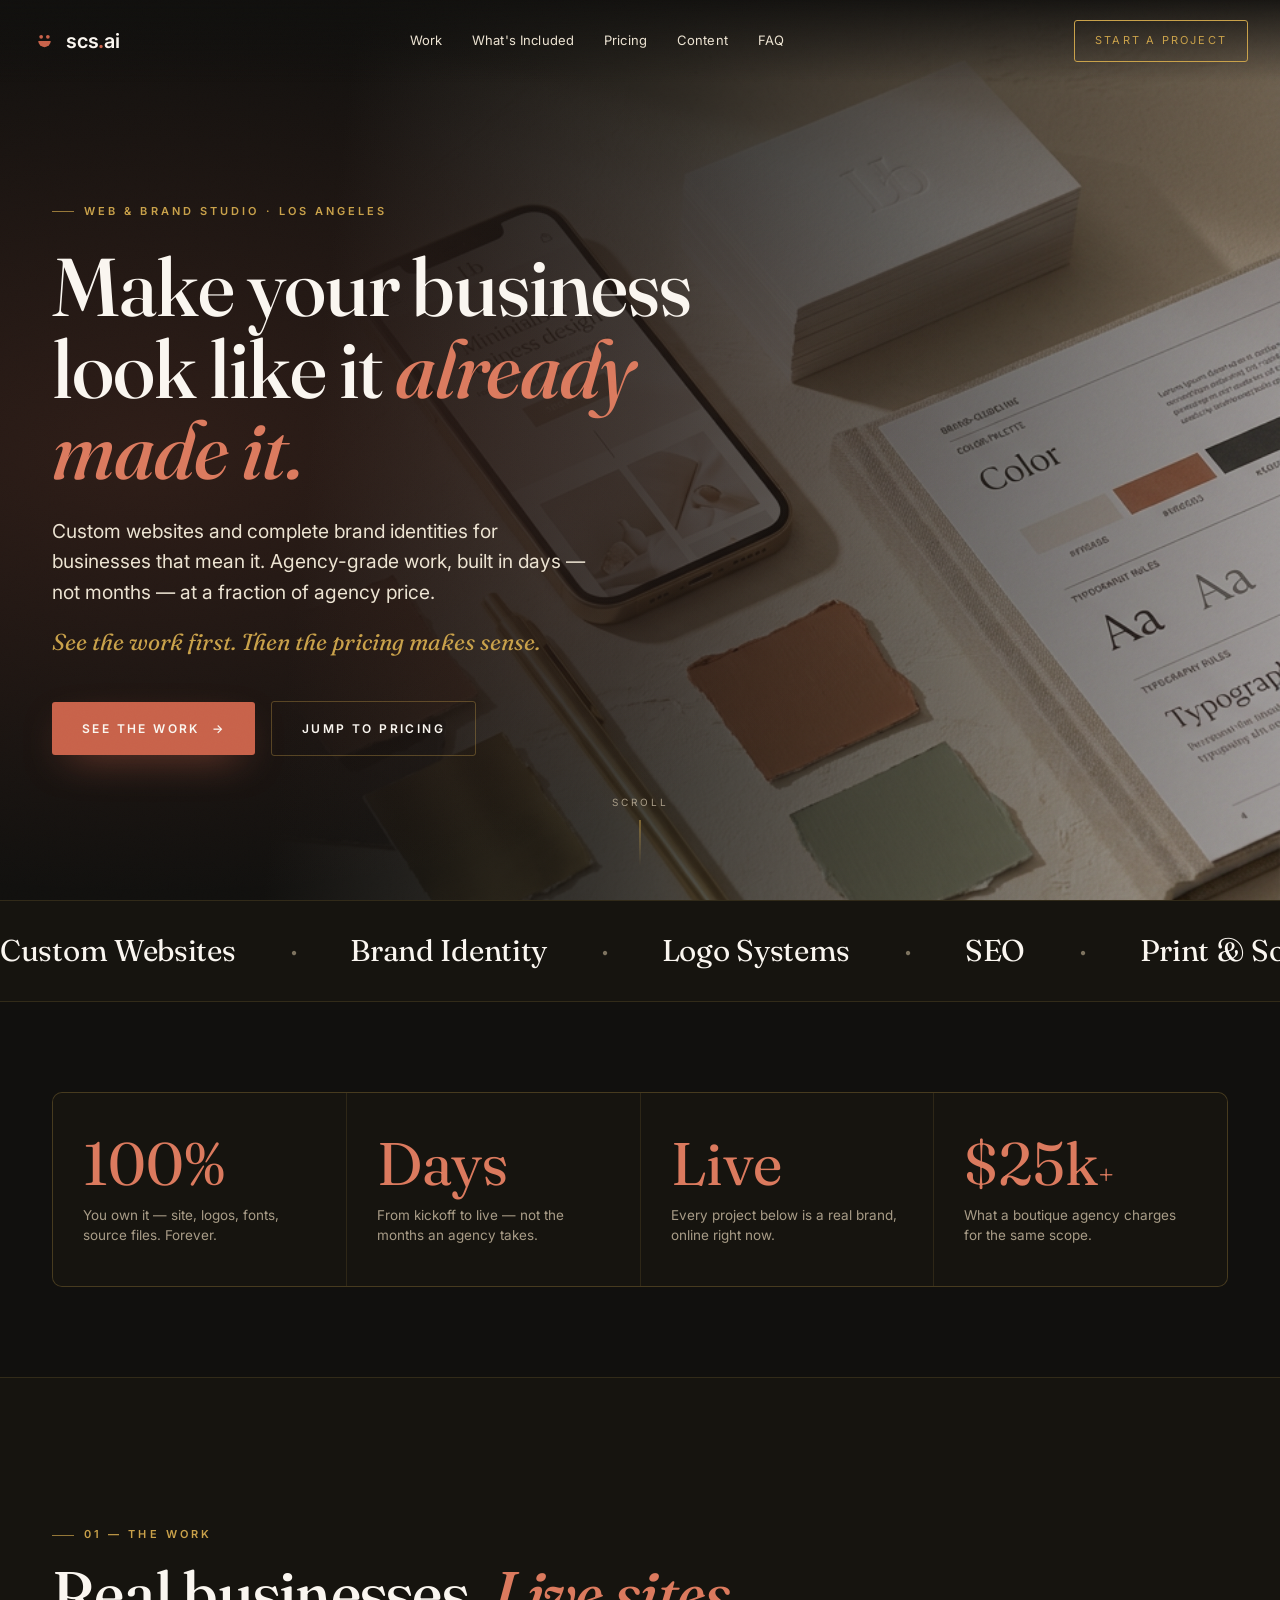
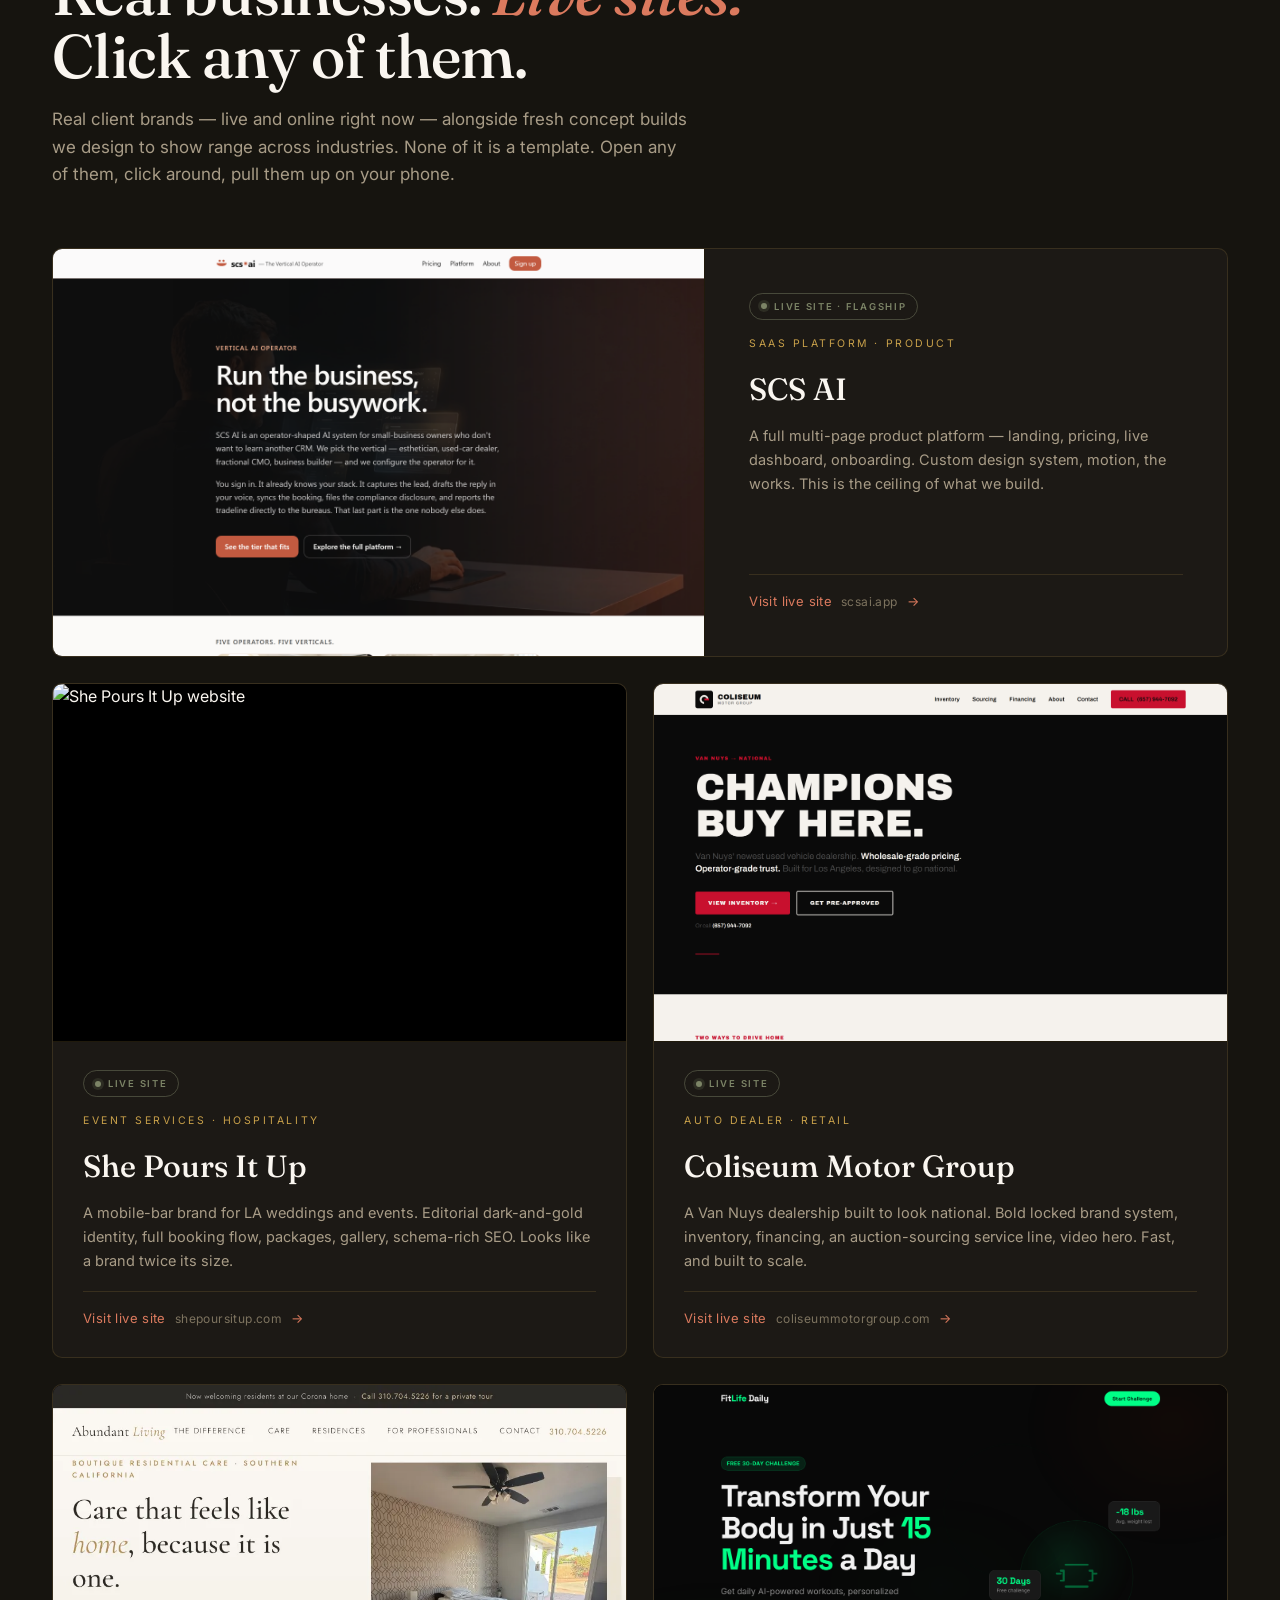
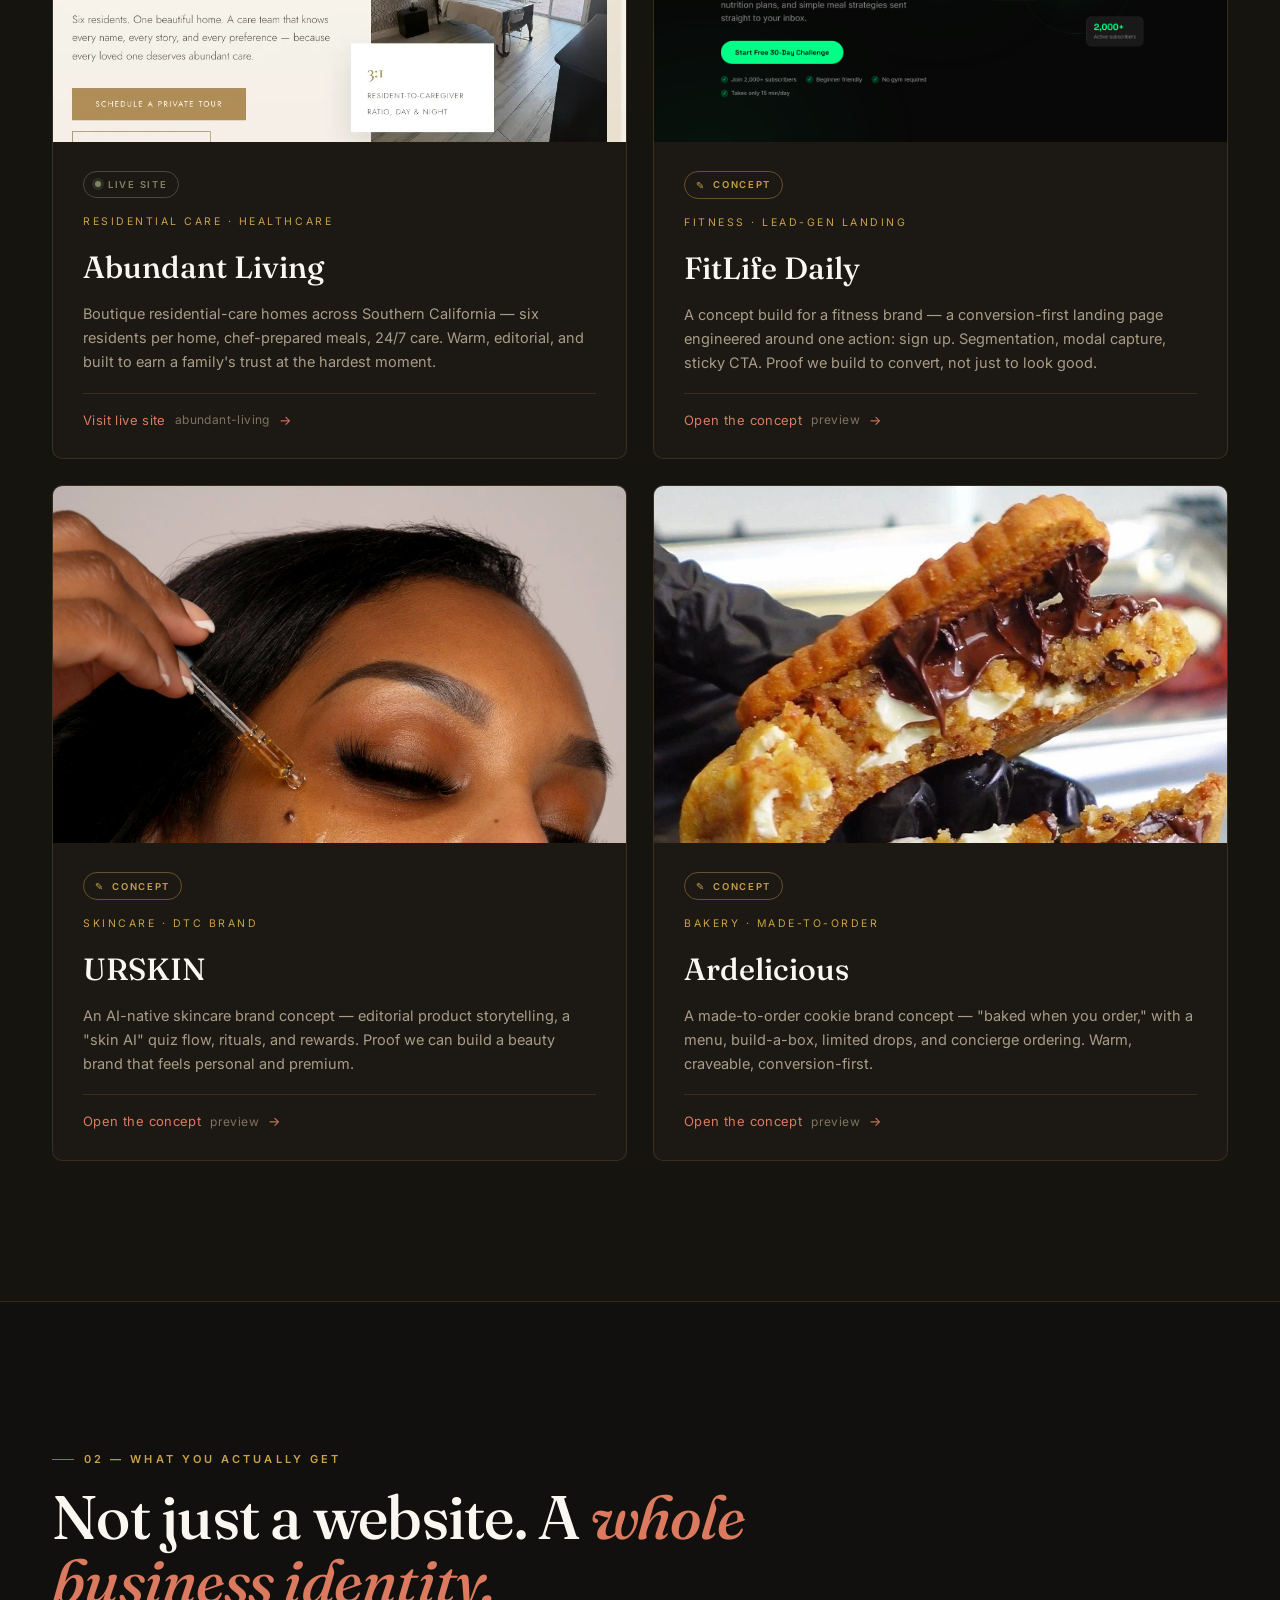
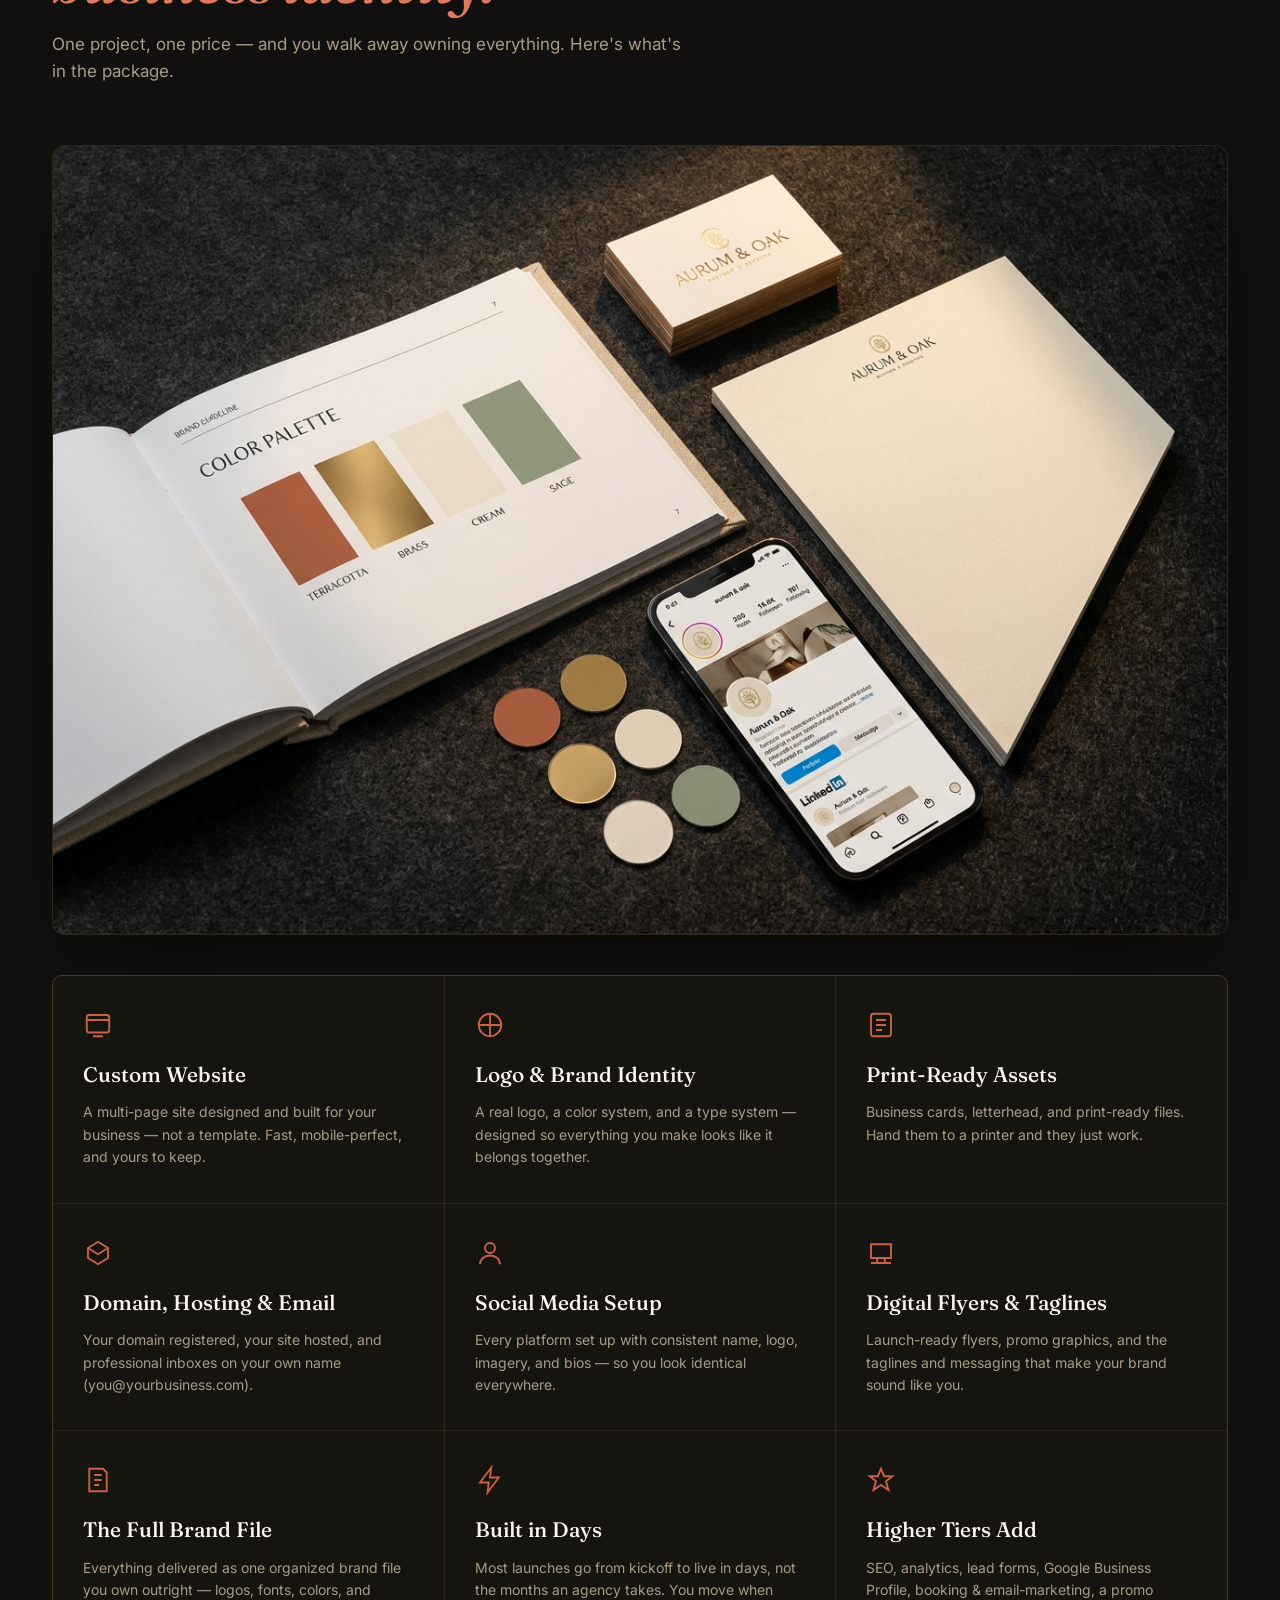
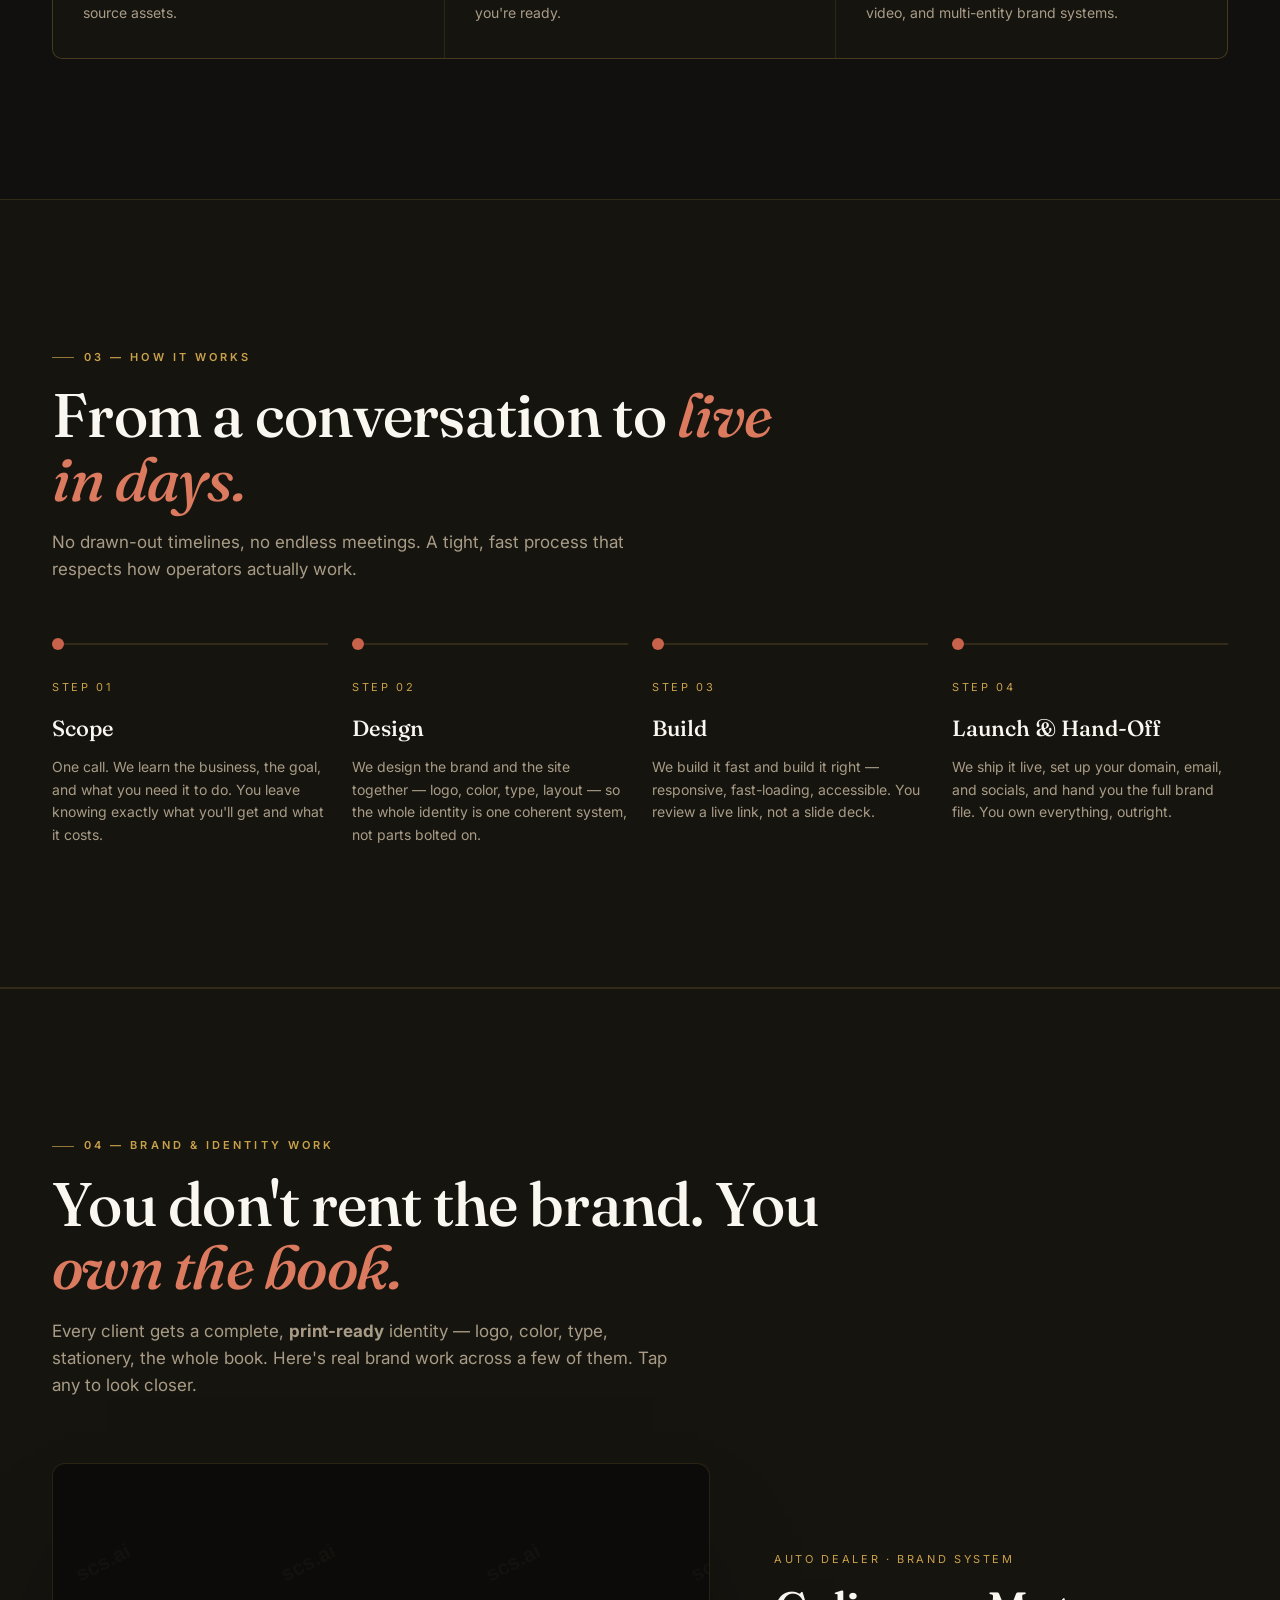
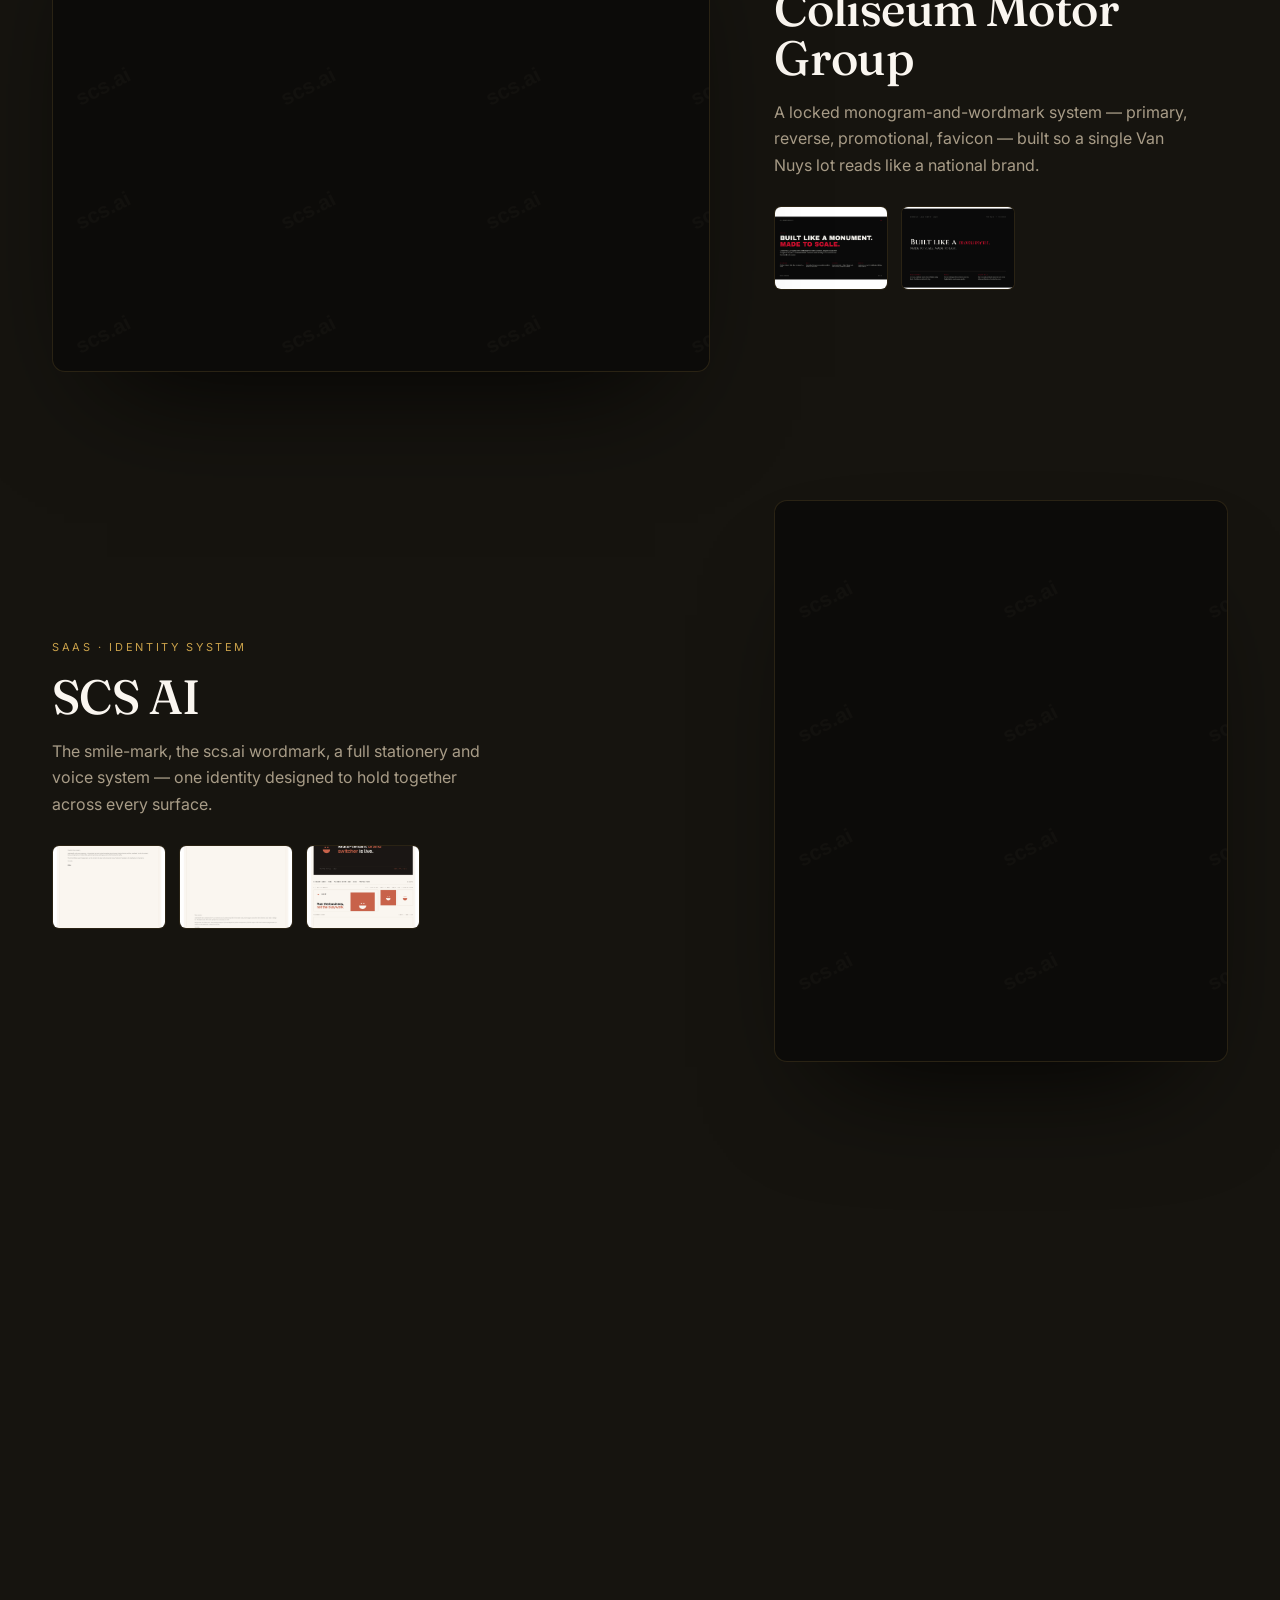
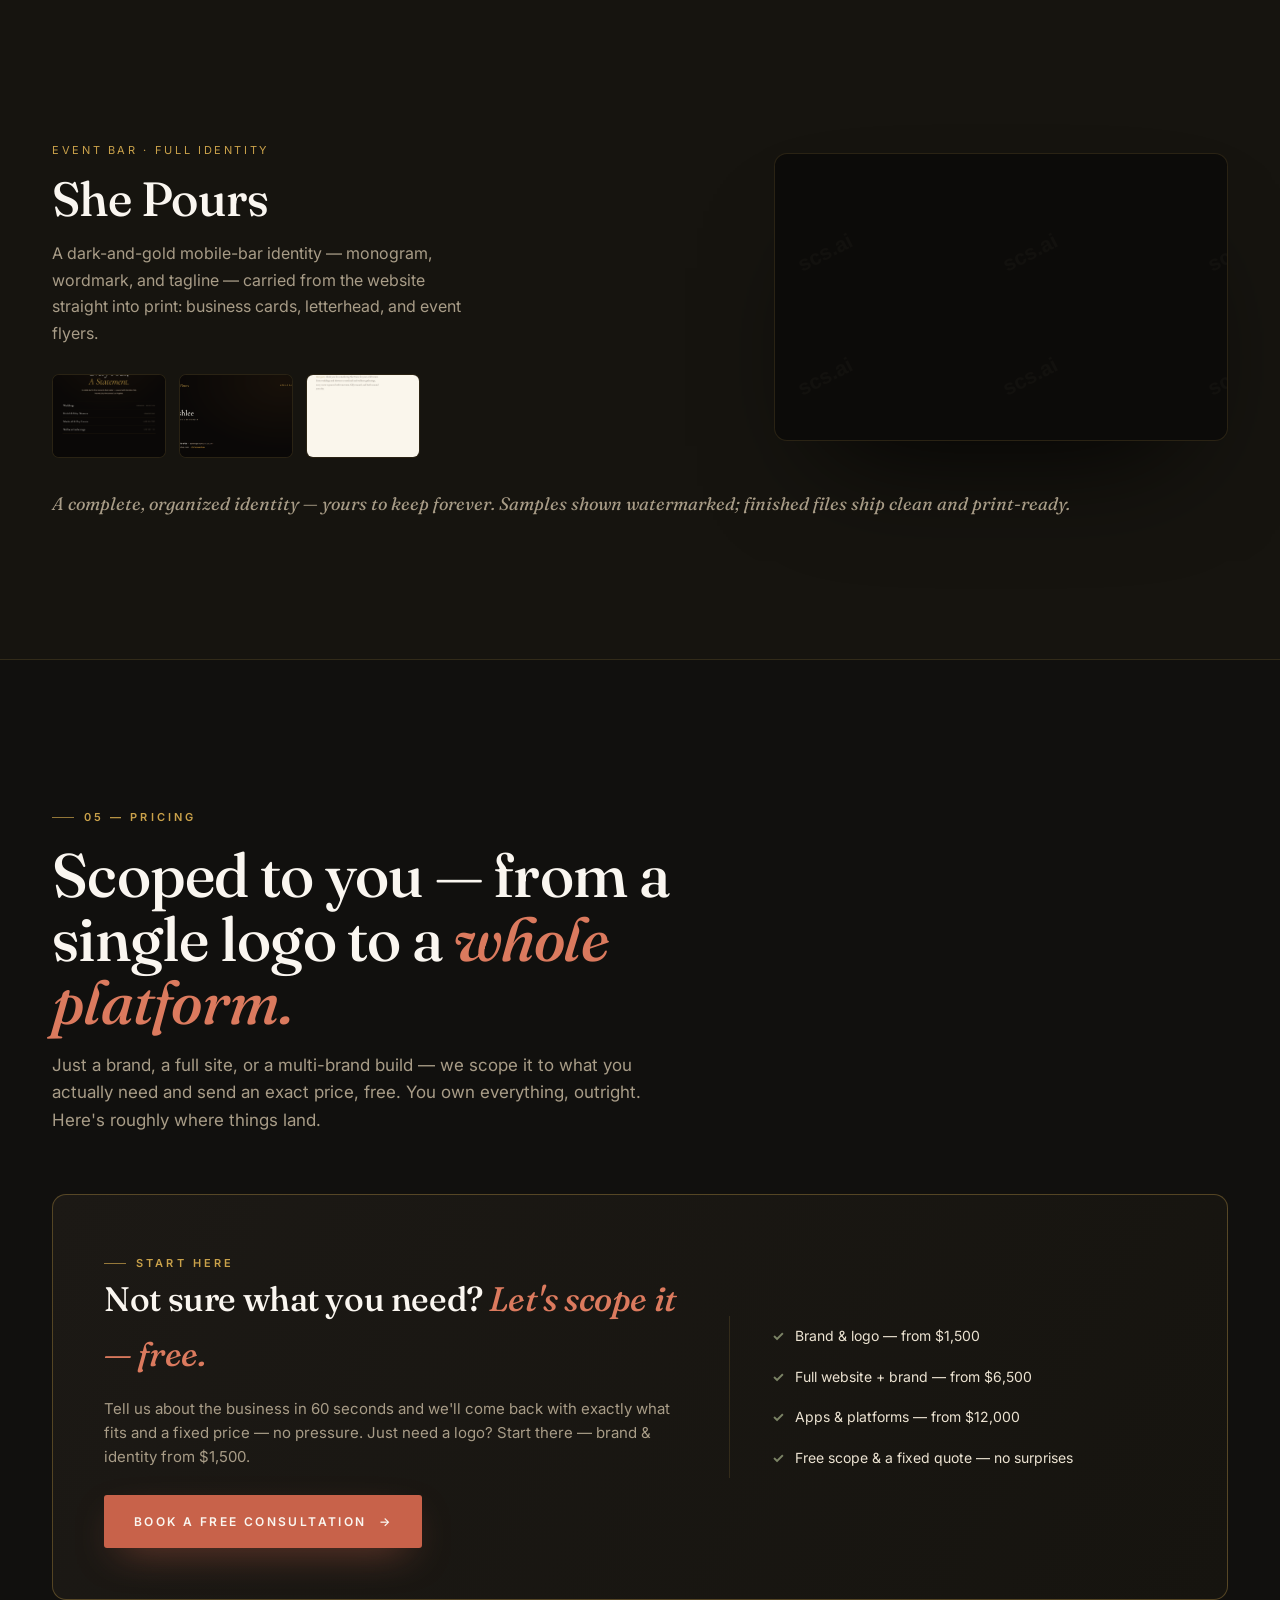
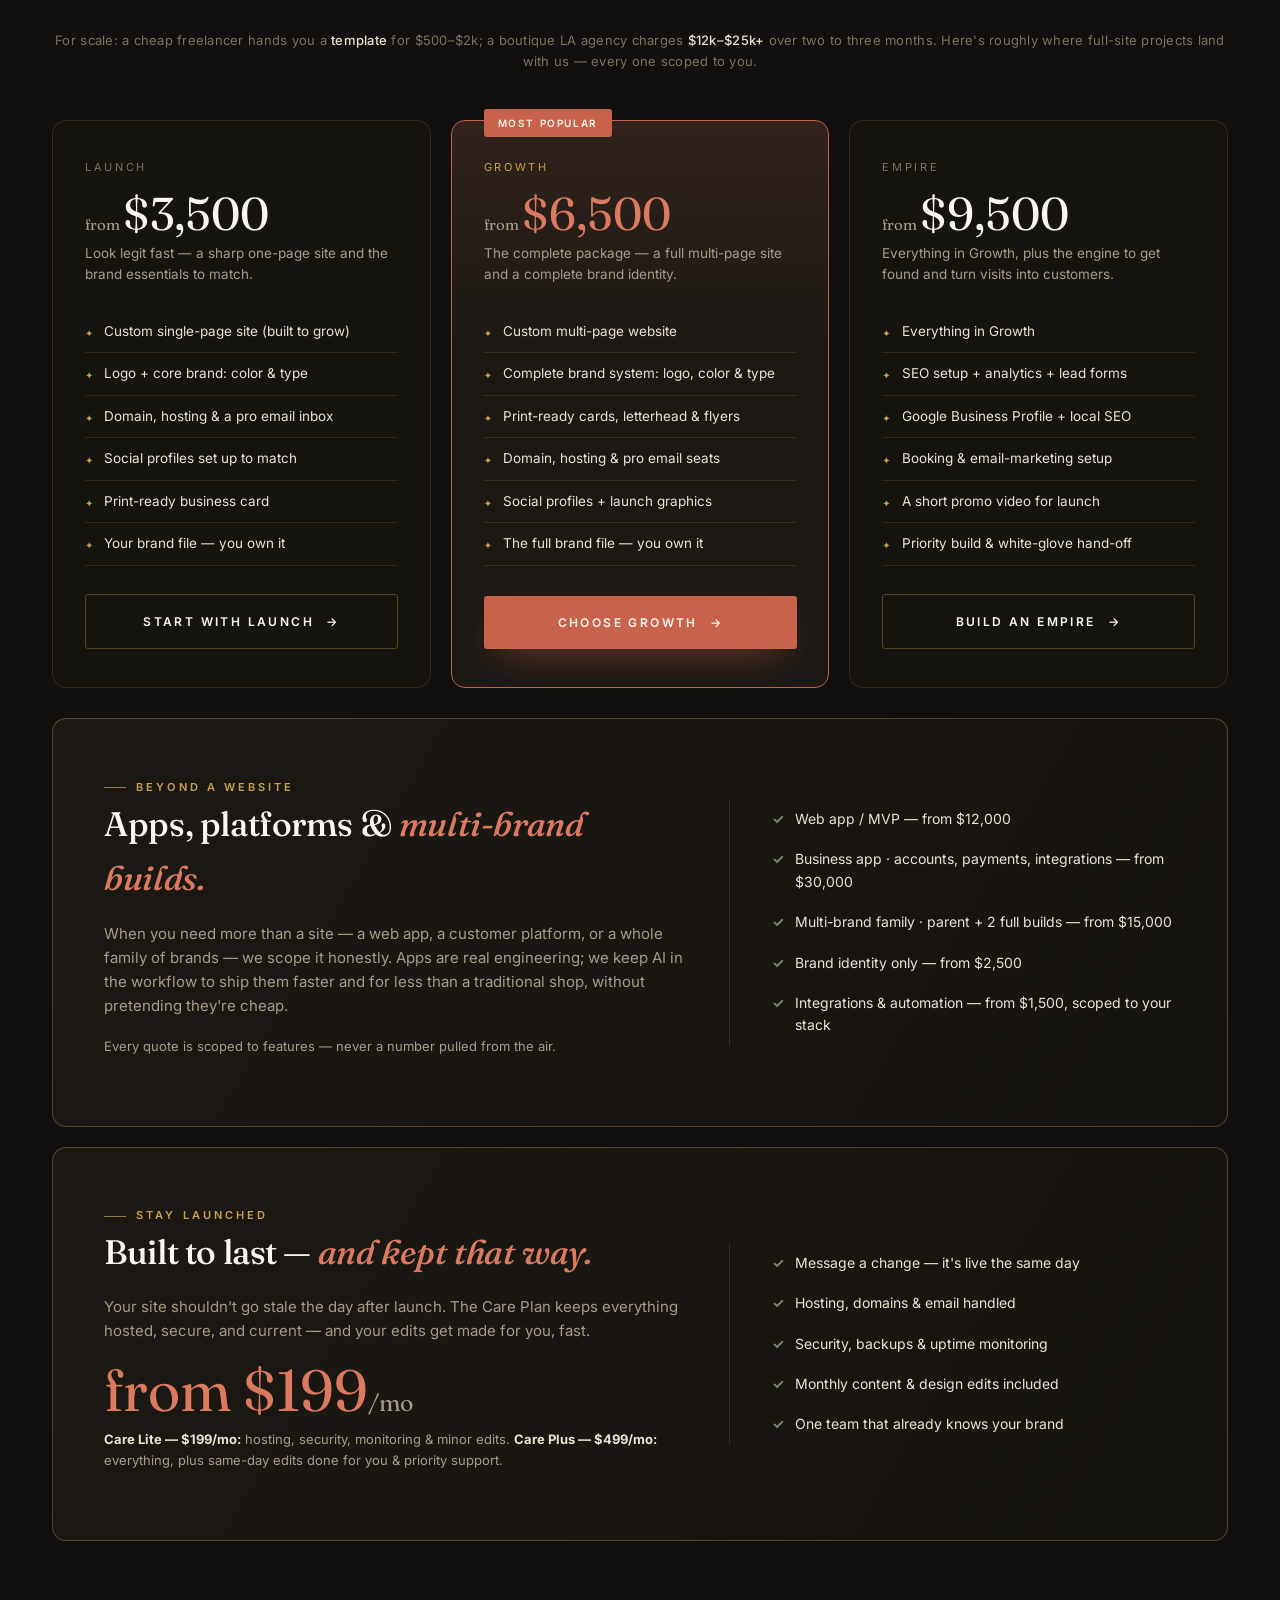
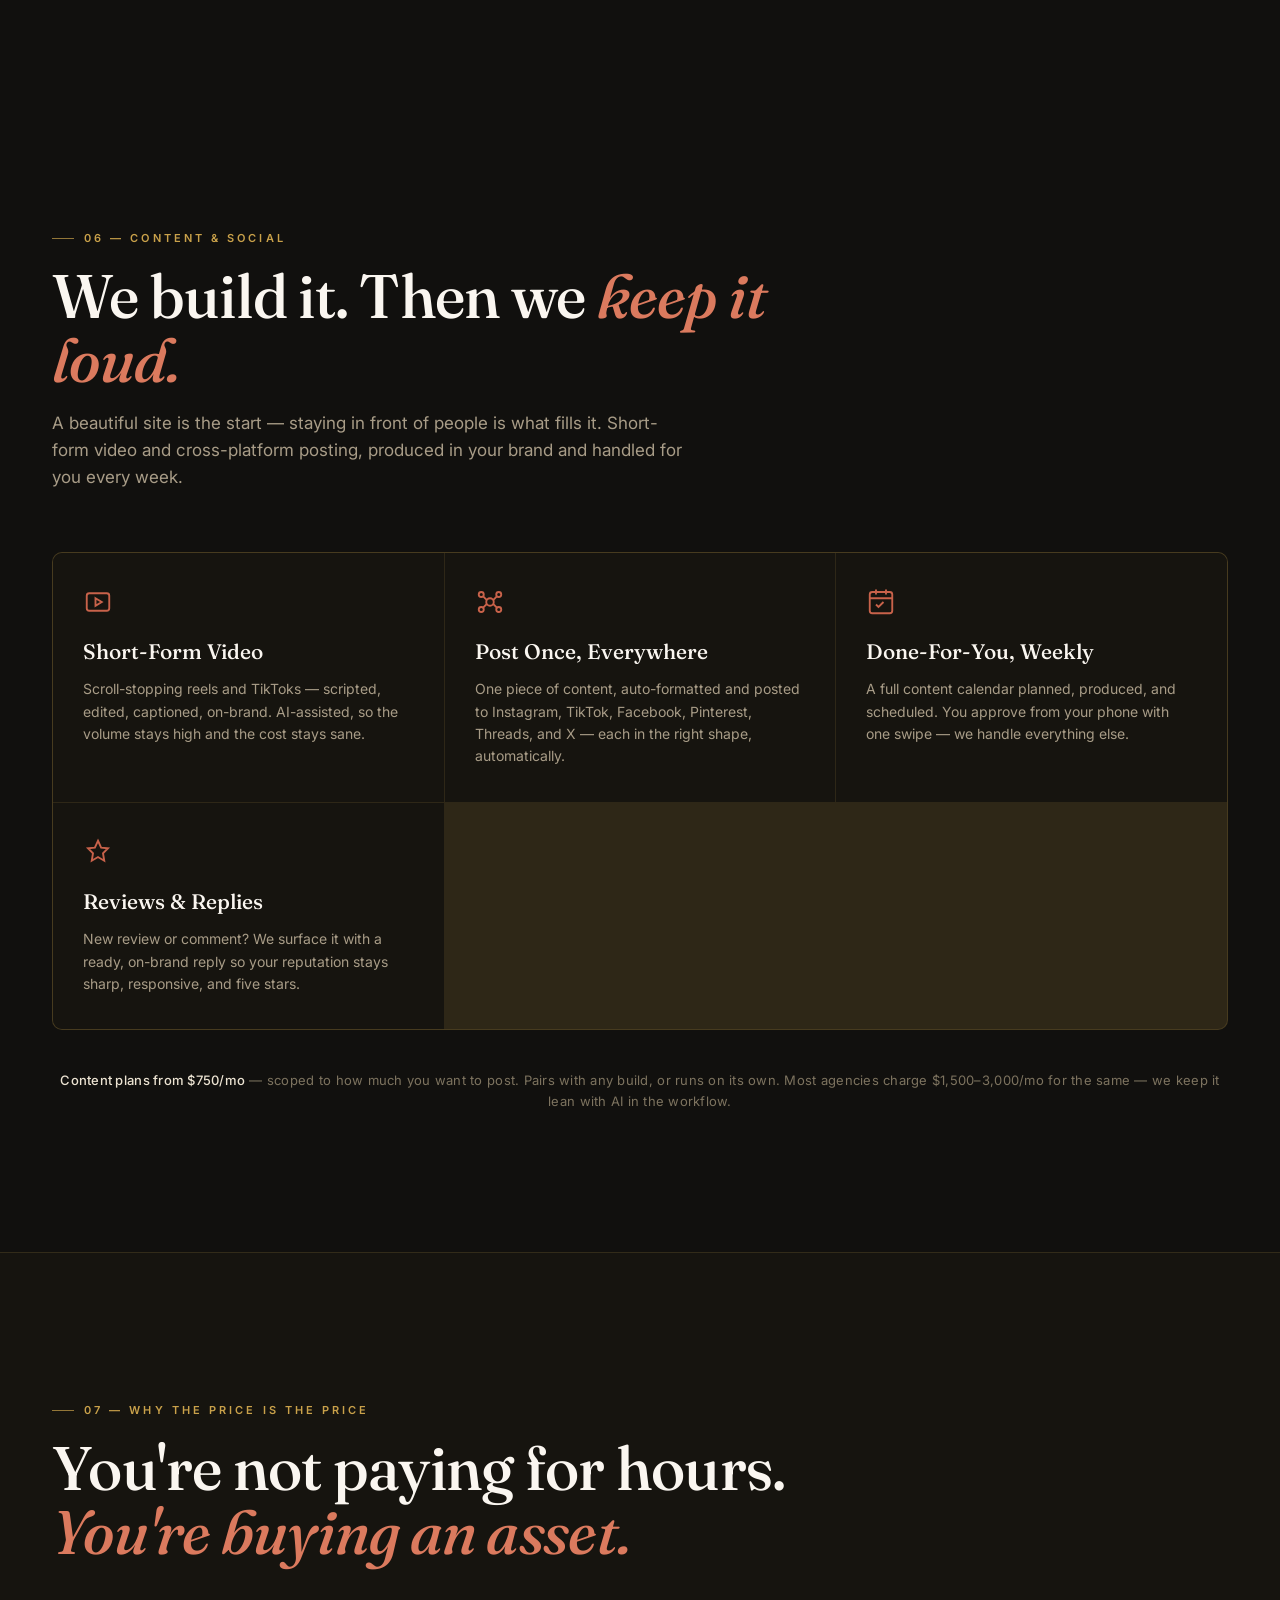
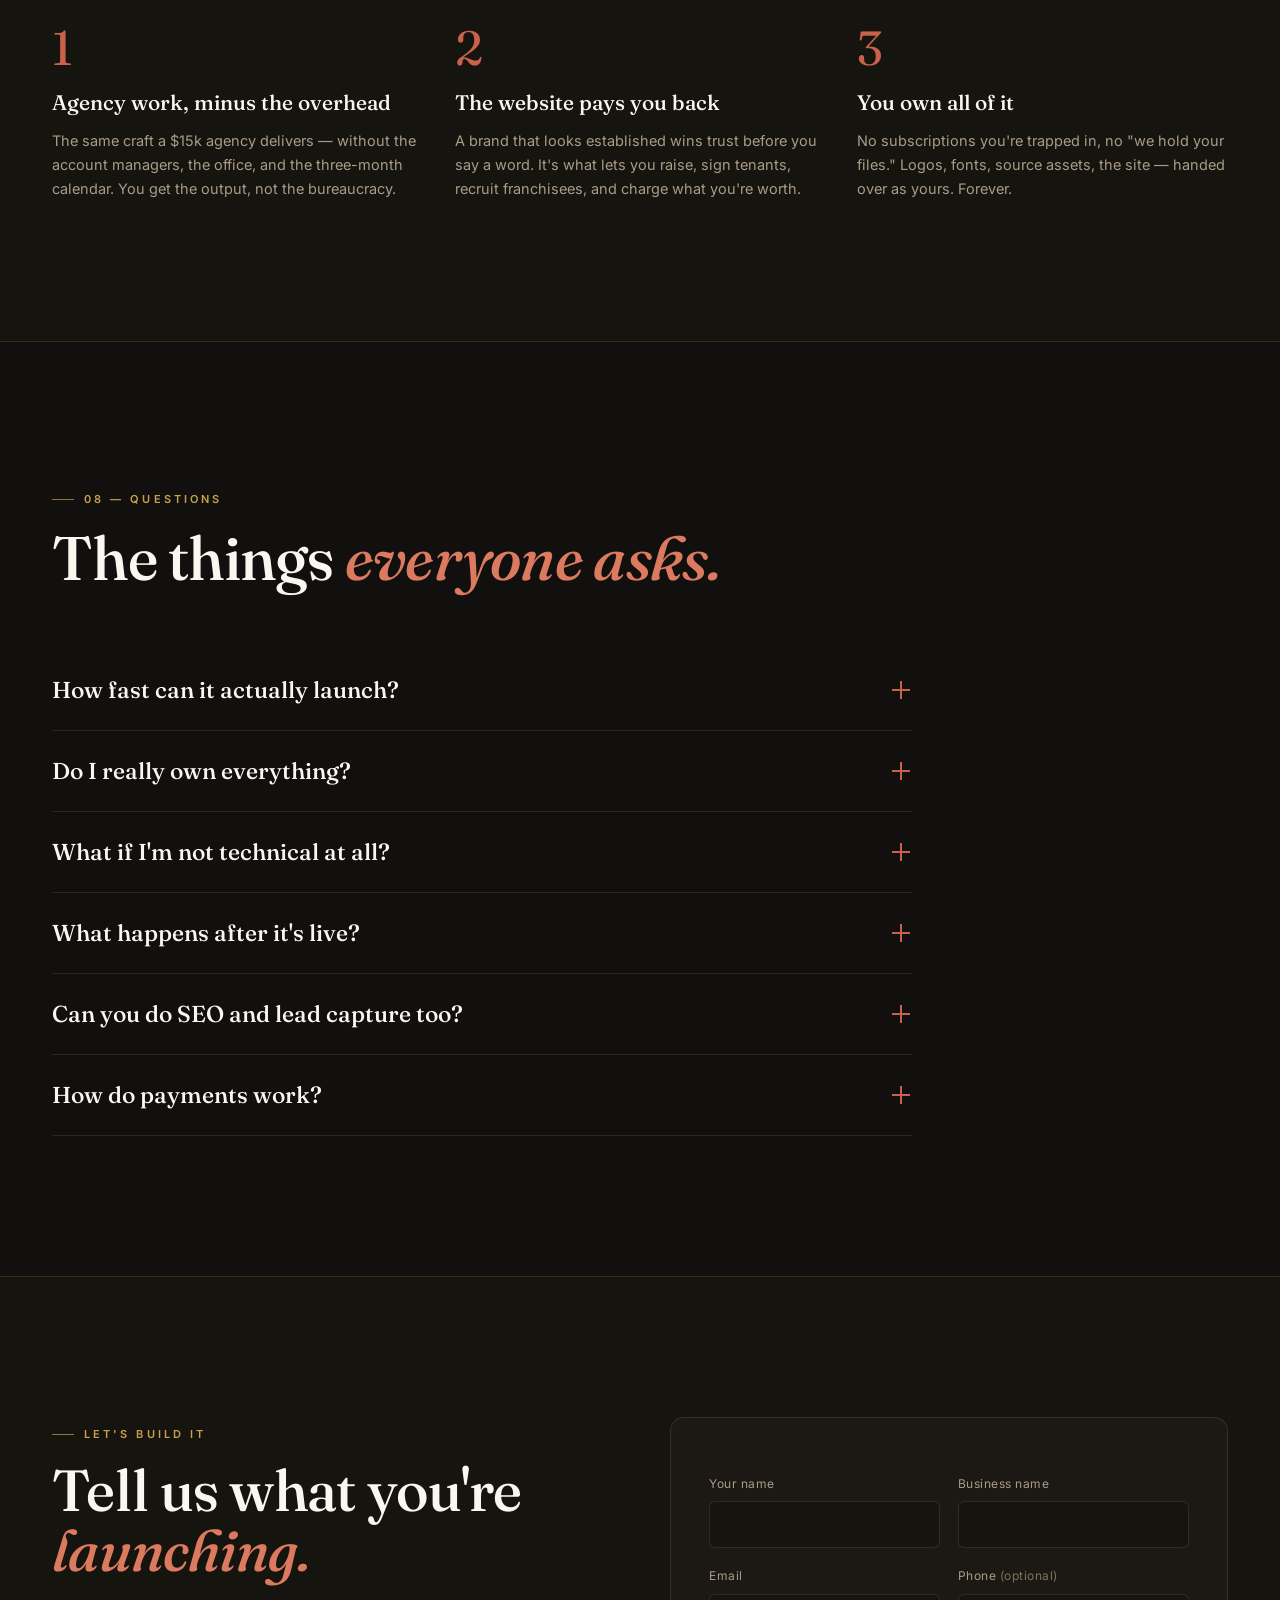
==== commit c8edf167: "Brand: lead each spotlight with the actual logo Bloom & Brew and She Pours showed collateral/site bu" ====
--- a/index.html
+++ b/index.html
@@ -549,28 +549,28 @@
       </article>
 
       <article class="spotlight reveal">
-        <div class="sl-feat"><img src="assets/brand/bloom-01.webp" alt="Bloom & Brew — brand applied" loading="lazy" /></div>
+        <div class="sl-feat"><img src="assets/brand/bloom-logo.png" alt="Bloom & Brew — logo" loading="lazy" /></div>
         <div class="sl-body">
-          <span class="sl-tag">Café &amp; Florist · Brand + Print</span>
+          <span class="sl-tag">Café &amp; Florist · Full Identity</span>
           <h3 class="sl-name serif">Bloom &amp; Brew</h3>
-          <p class="sl-copy">A neighbourhood café-florist identity — warm, editorial, quietly confident — carried all the way through to print: cards, loyalty, the whole set.</p>
+          <p class="sl-copy">A neighbourhood café-florist identity — daisy mark, warm editorial wordmark, quietly confident — carried all the way through to print and a live site.</p>
           <div class="sl-reel">
             <button class="sl-thumb" type="button"><img src="assets/brand/bloom-c1.png" alt="Bloom & Brew business card" loading="lazy" /></button>
             <button class="sl-thumb" type="button"><img src="assets/brand/bloom-c3.png" alt="Bloom & Brew loyalty card" loading="lazy" /></button>
-            <button class="sl-thumb" type="button"><img src="assets/brand/bloom-c2.png" alt="Bloom & Brew card back" loading="lazy" /></button>
+            <button class="sl-thumb" type="button"><img src="assets/brand/bloom-01.webp" alt="Bloom & Brew website" loading="lazy" /></button>
           </div>
         </div>
       </article>
 
       <article class="spotlight reverse reveal">
-        <div class="sl-feat"><img src="assets/brand/sp-flyer.png" alt="She Pours — event flyer" loading="lazy" /></div>
+        <div class="sl-feat"><img src="assets/brand/sp-logo.png" alt="She Pours — logo" loading="lazy" /></div>
         <div class="sl-body">
           <span class="sl-tag">Event Bar · Full Identity</span>
           <h3 class="sl-name serif">She Pours</h3>
-          <p class="sl-copy">A dark-and-gold mobile-bar identity carried from the website straight into print — wordmark, business cards, letterhead, and event flyers. Editorial, warm, unmistakable.</p>
+          <p class="sl-copy">A dark-and-gold mobile-bar identity — monogram, wordmark, and tagline — carried from the website straight into print: business cards, letterhead, and event flyers.</p>
           <div class="sl-reel">
+            <button class="sl-thumb" type="button"><img src="assets/brand/sp-flyer.png" alt="She Pours event flyer" loading="lazy" /></button>
             <button class="sl-thumb" type="button"><img src="assets/brand/sp-card-front.png" alt="She Pours business card front" loading="lazy" /></button>
-            <button class="sl-thumb" type="button"><img src="assets/brand/sp-card-back.png" alt="She Pours business card back" loading="lazy" /></button>
             <button class="sl-thumb" type="button"><img src="assets/brand/sp-letterhead.png" alt="She Pours letterhead" loading="lazy" /></button>
           </div>
         </div>
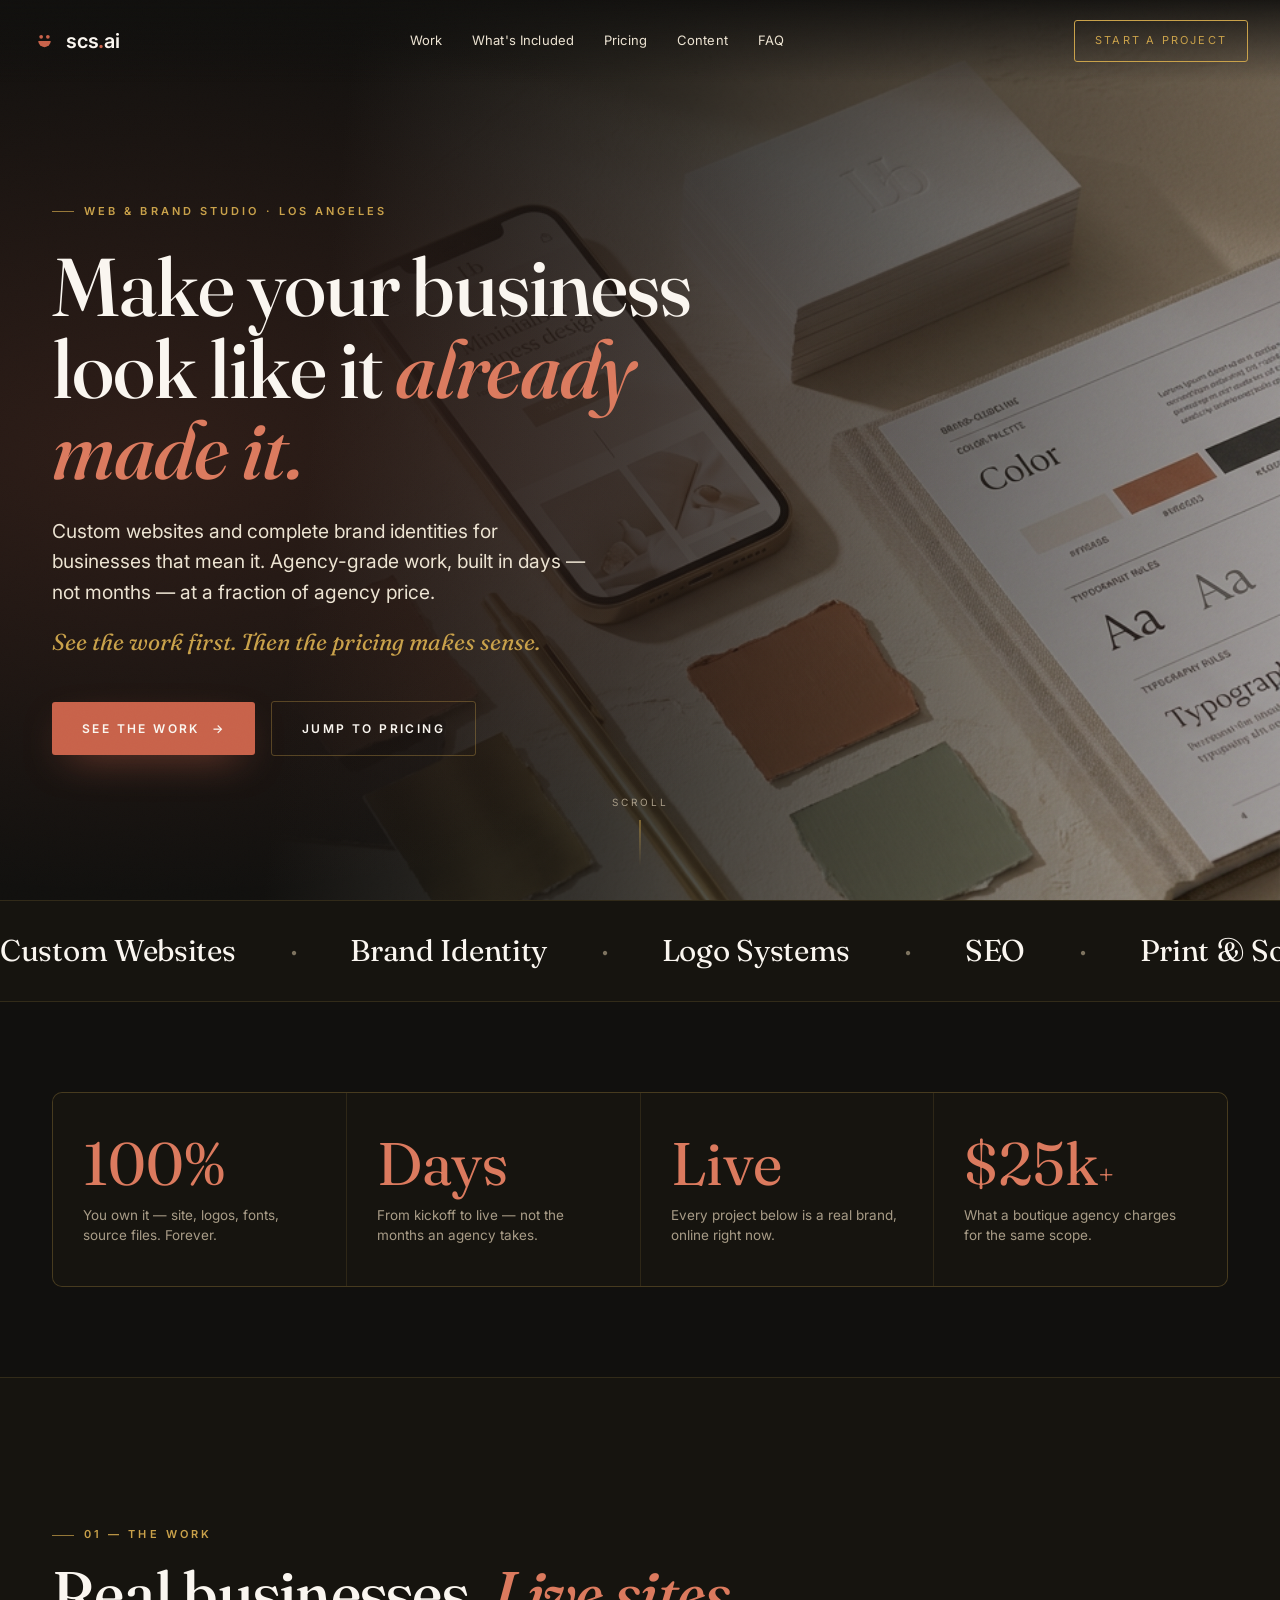
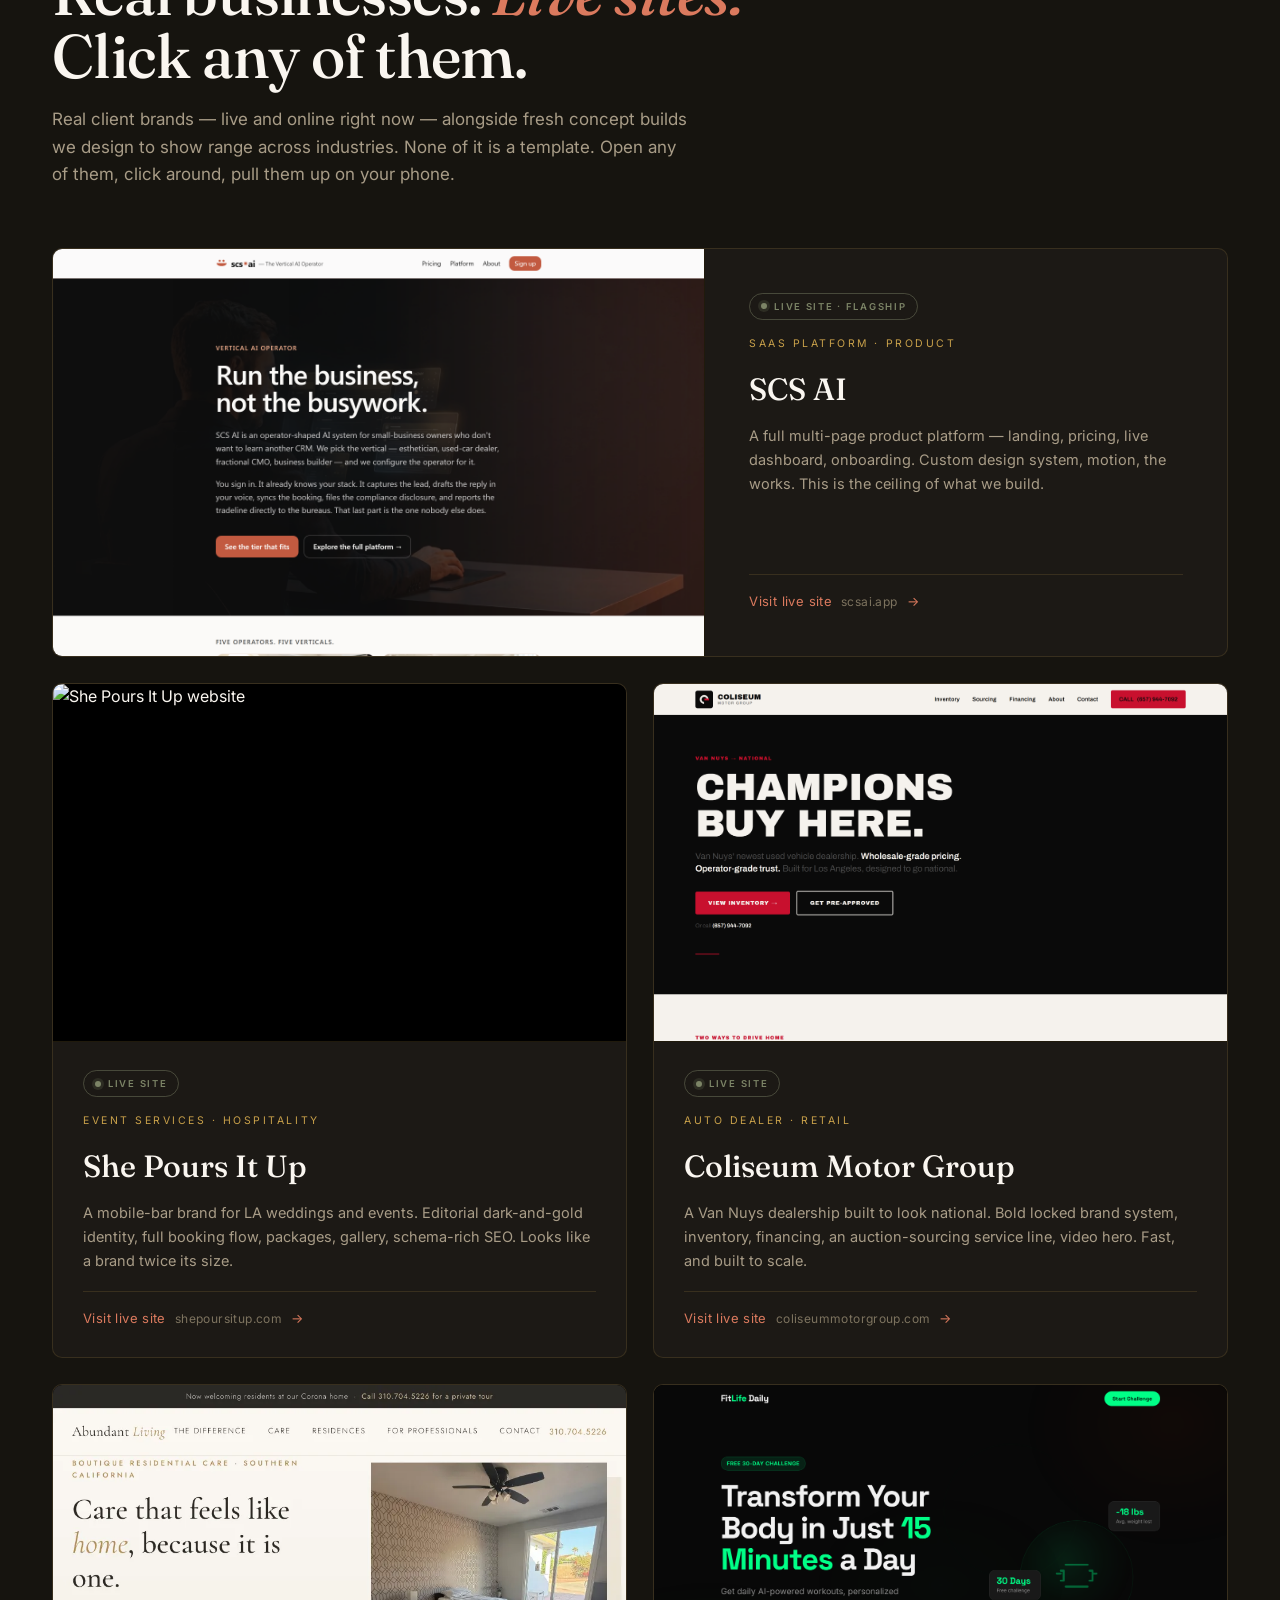
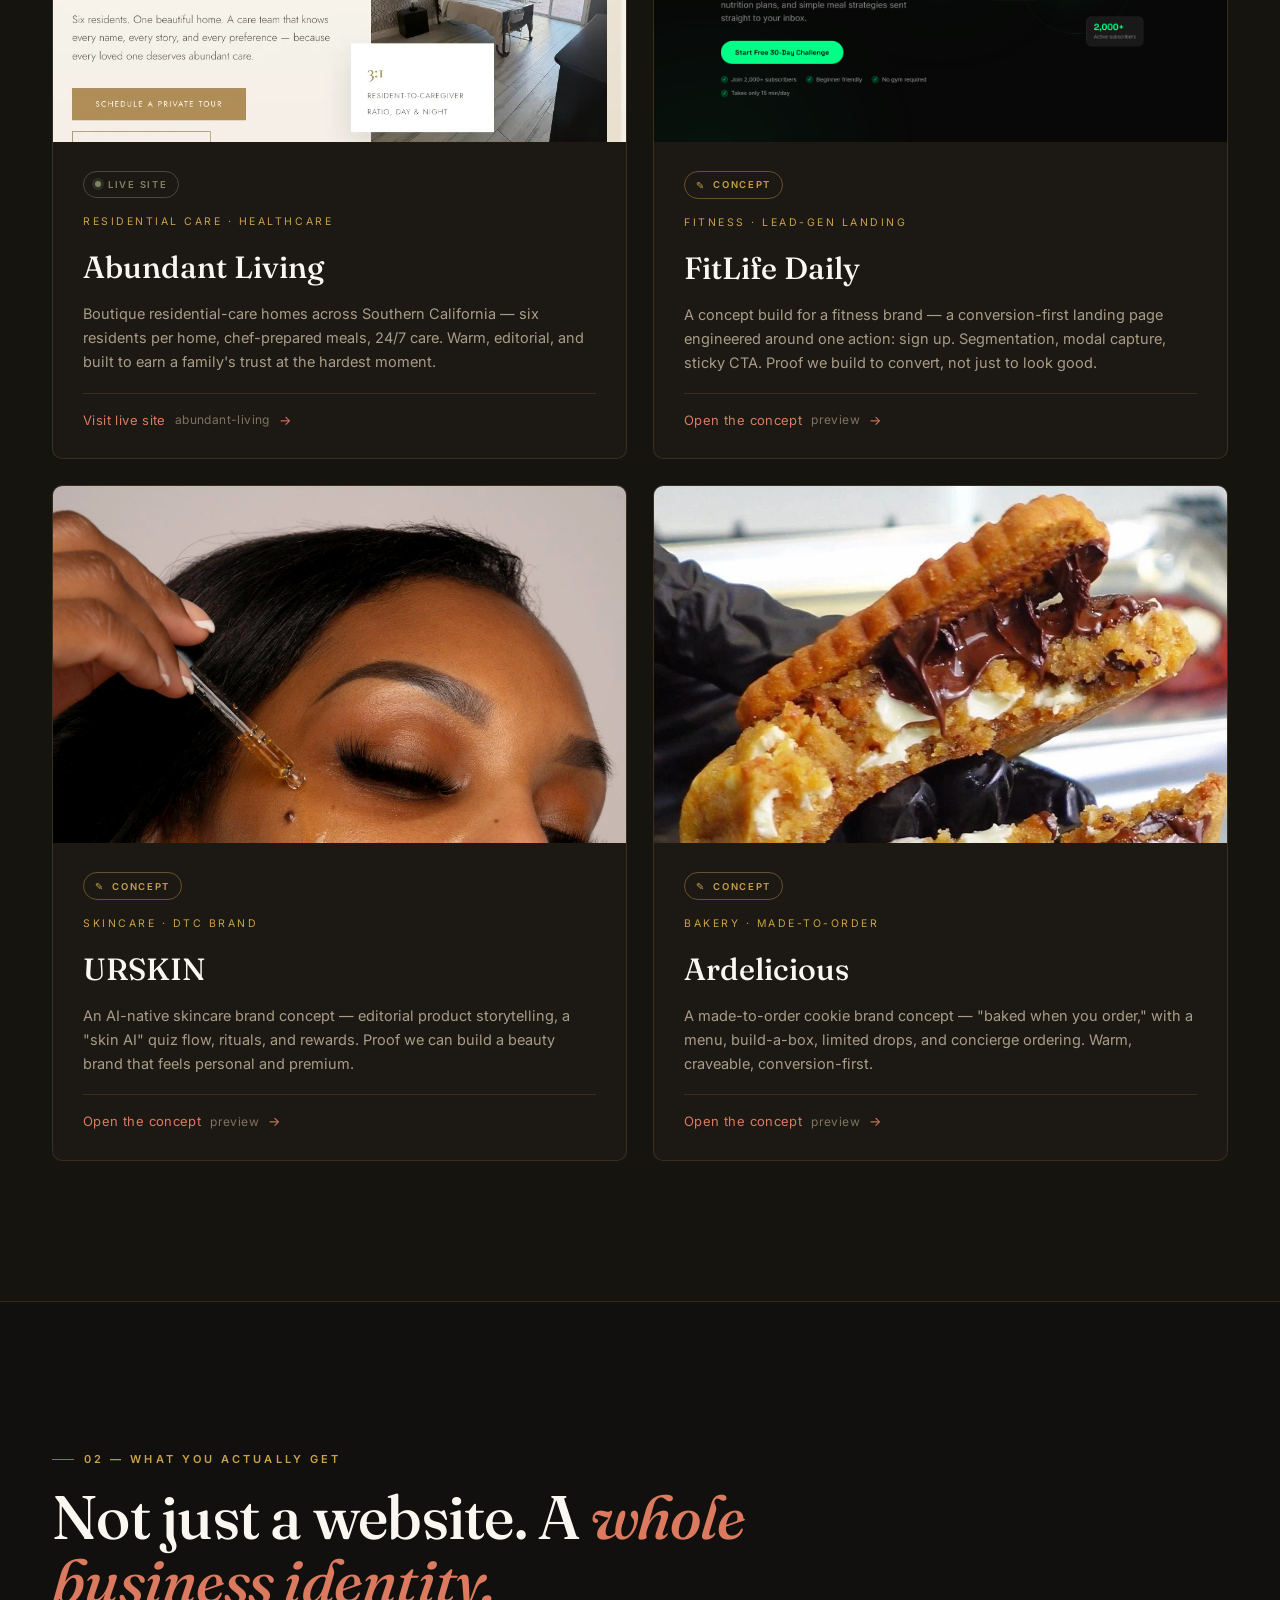
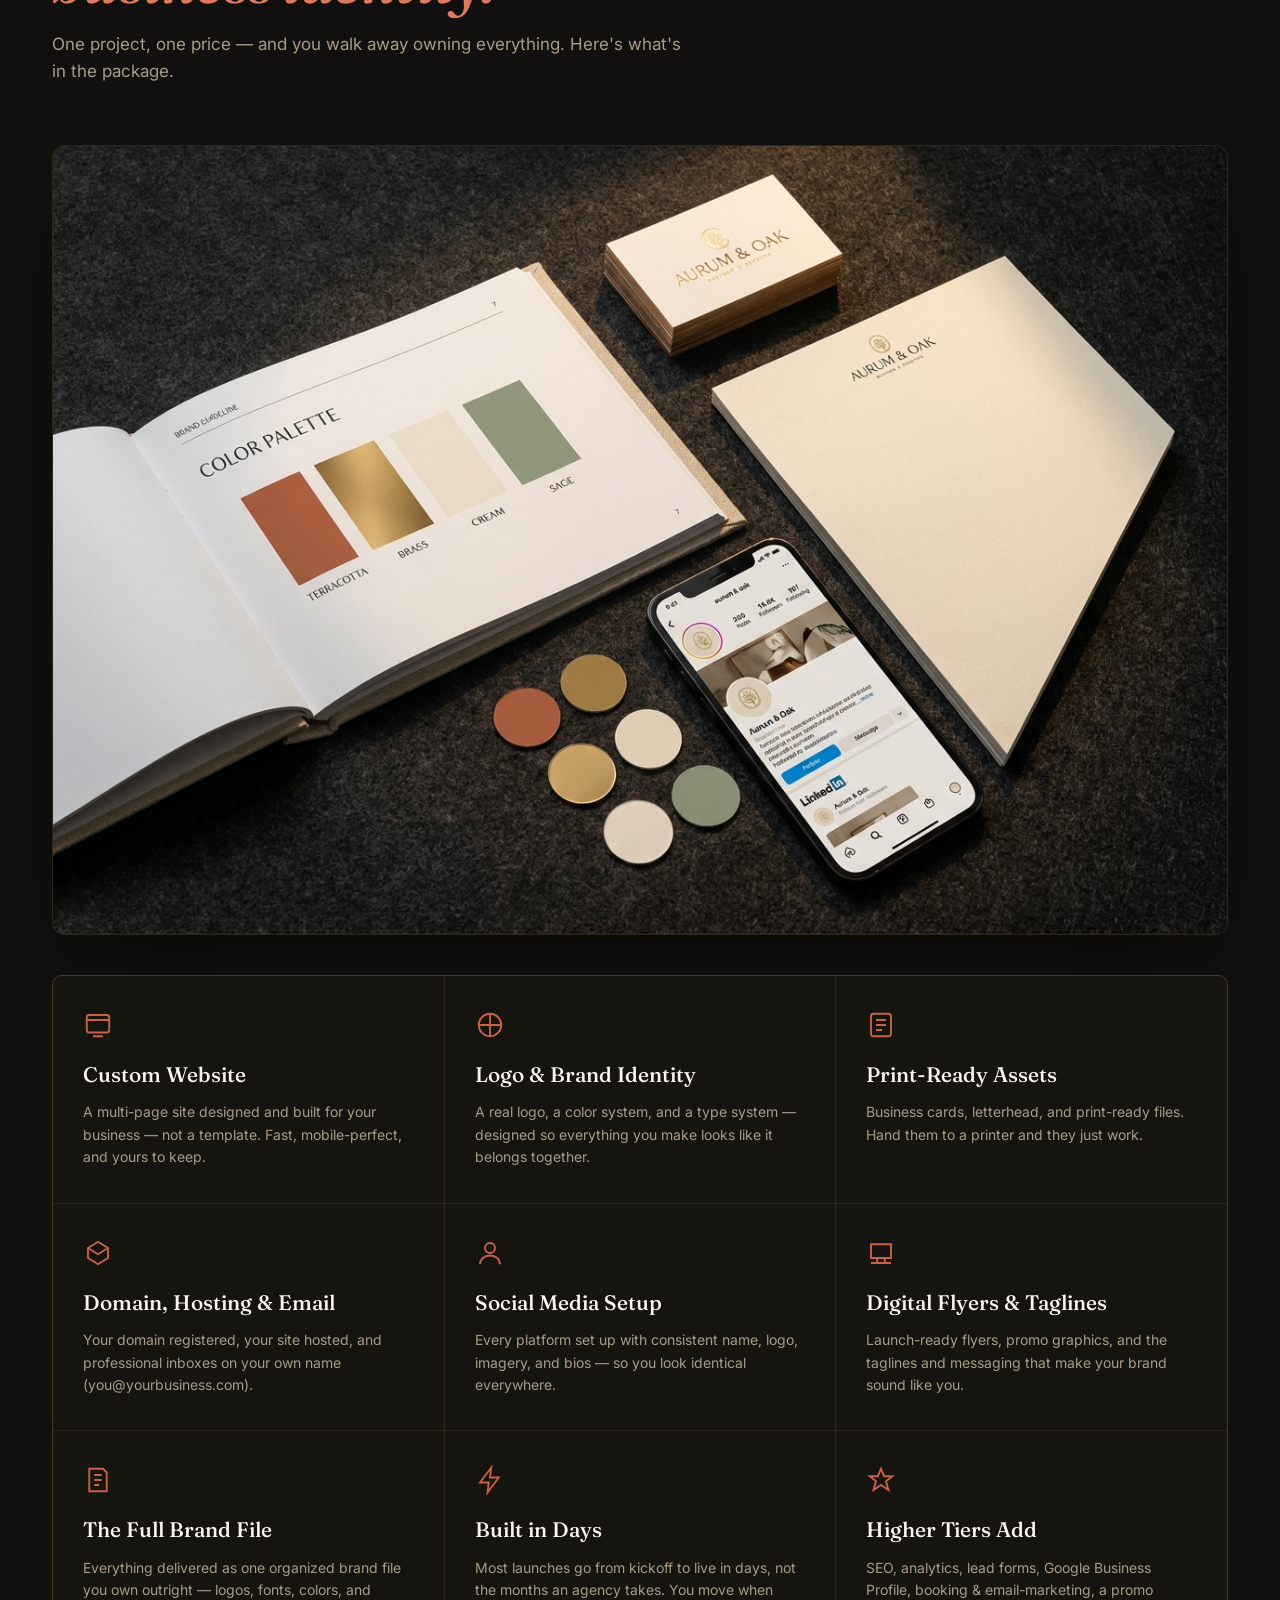
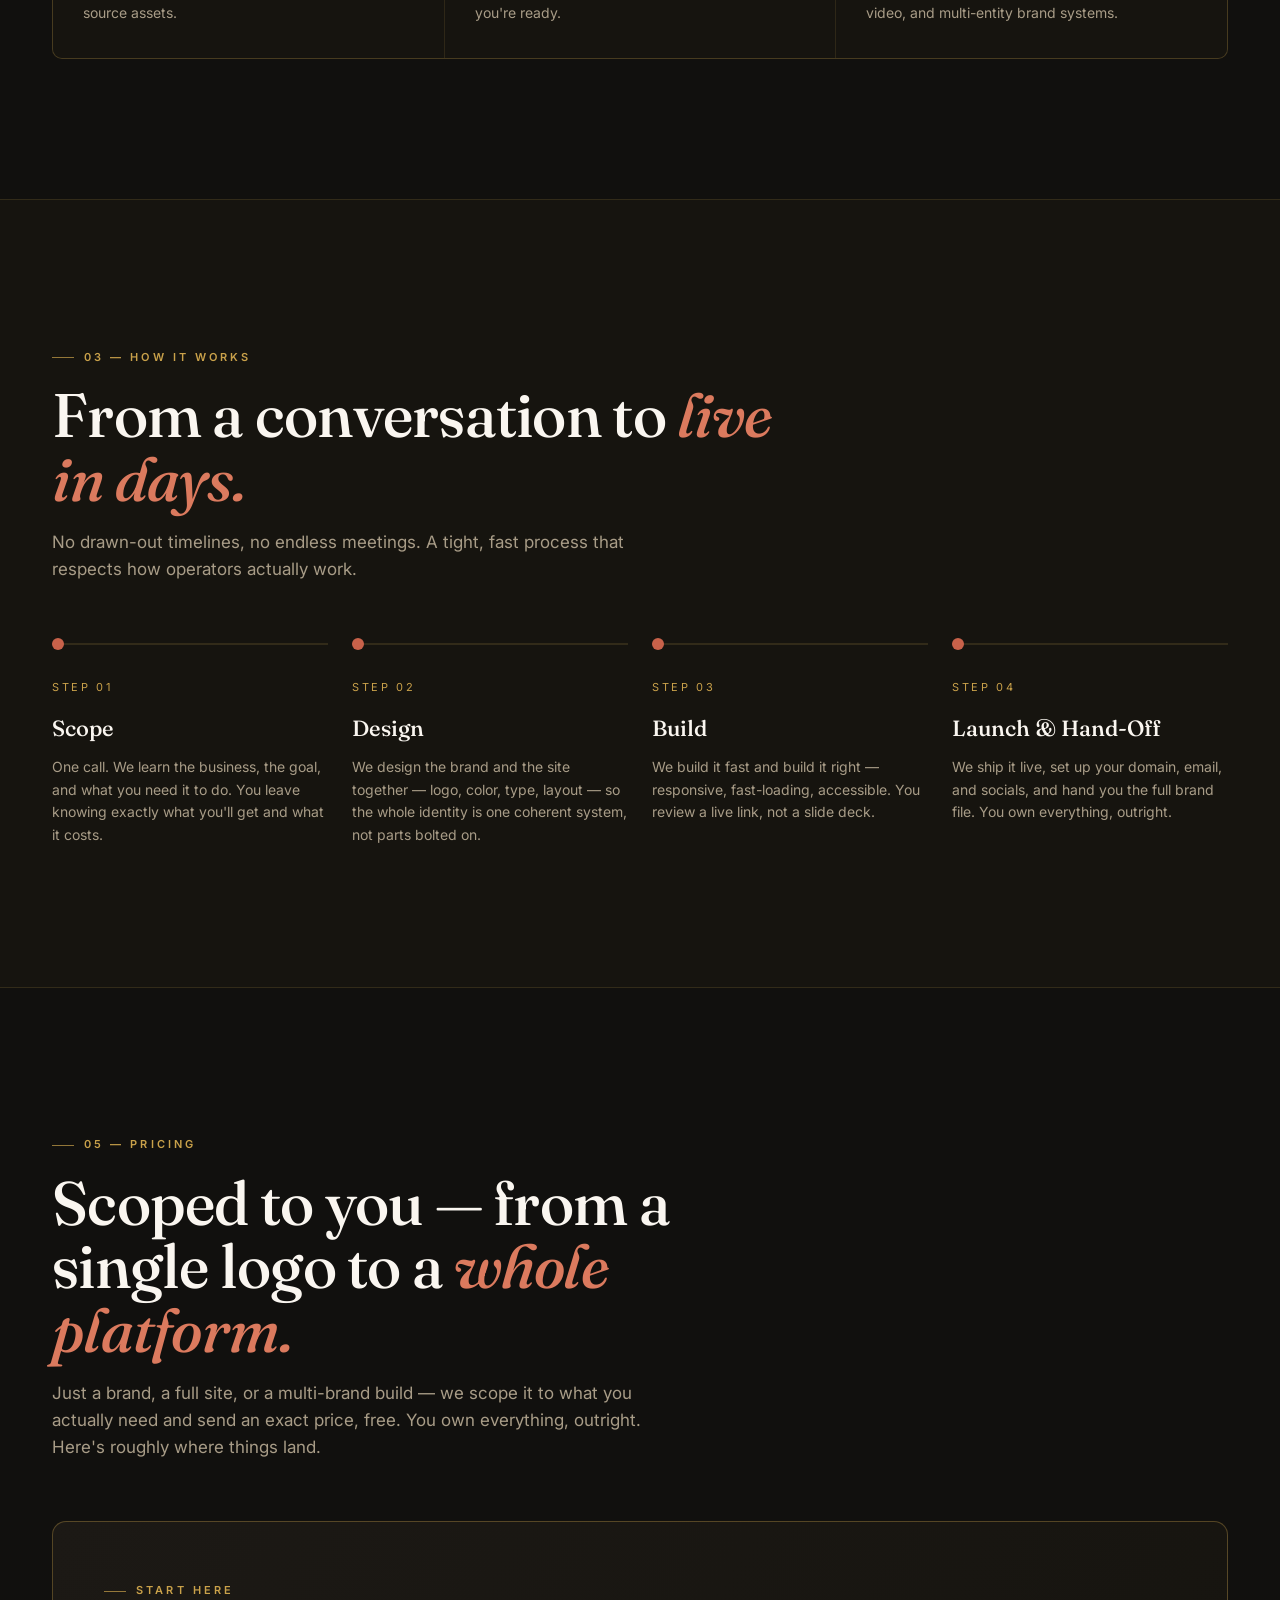
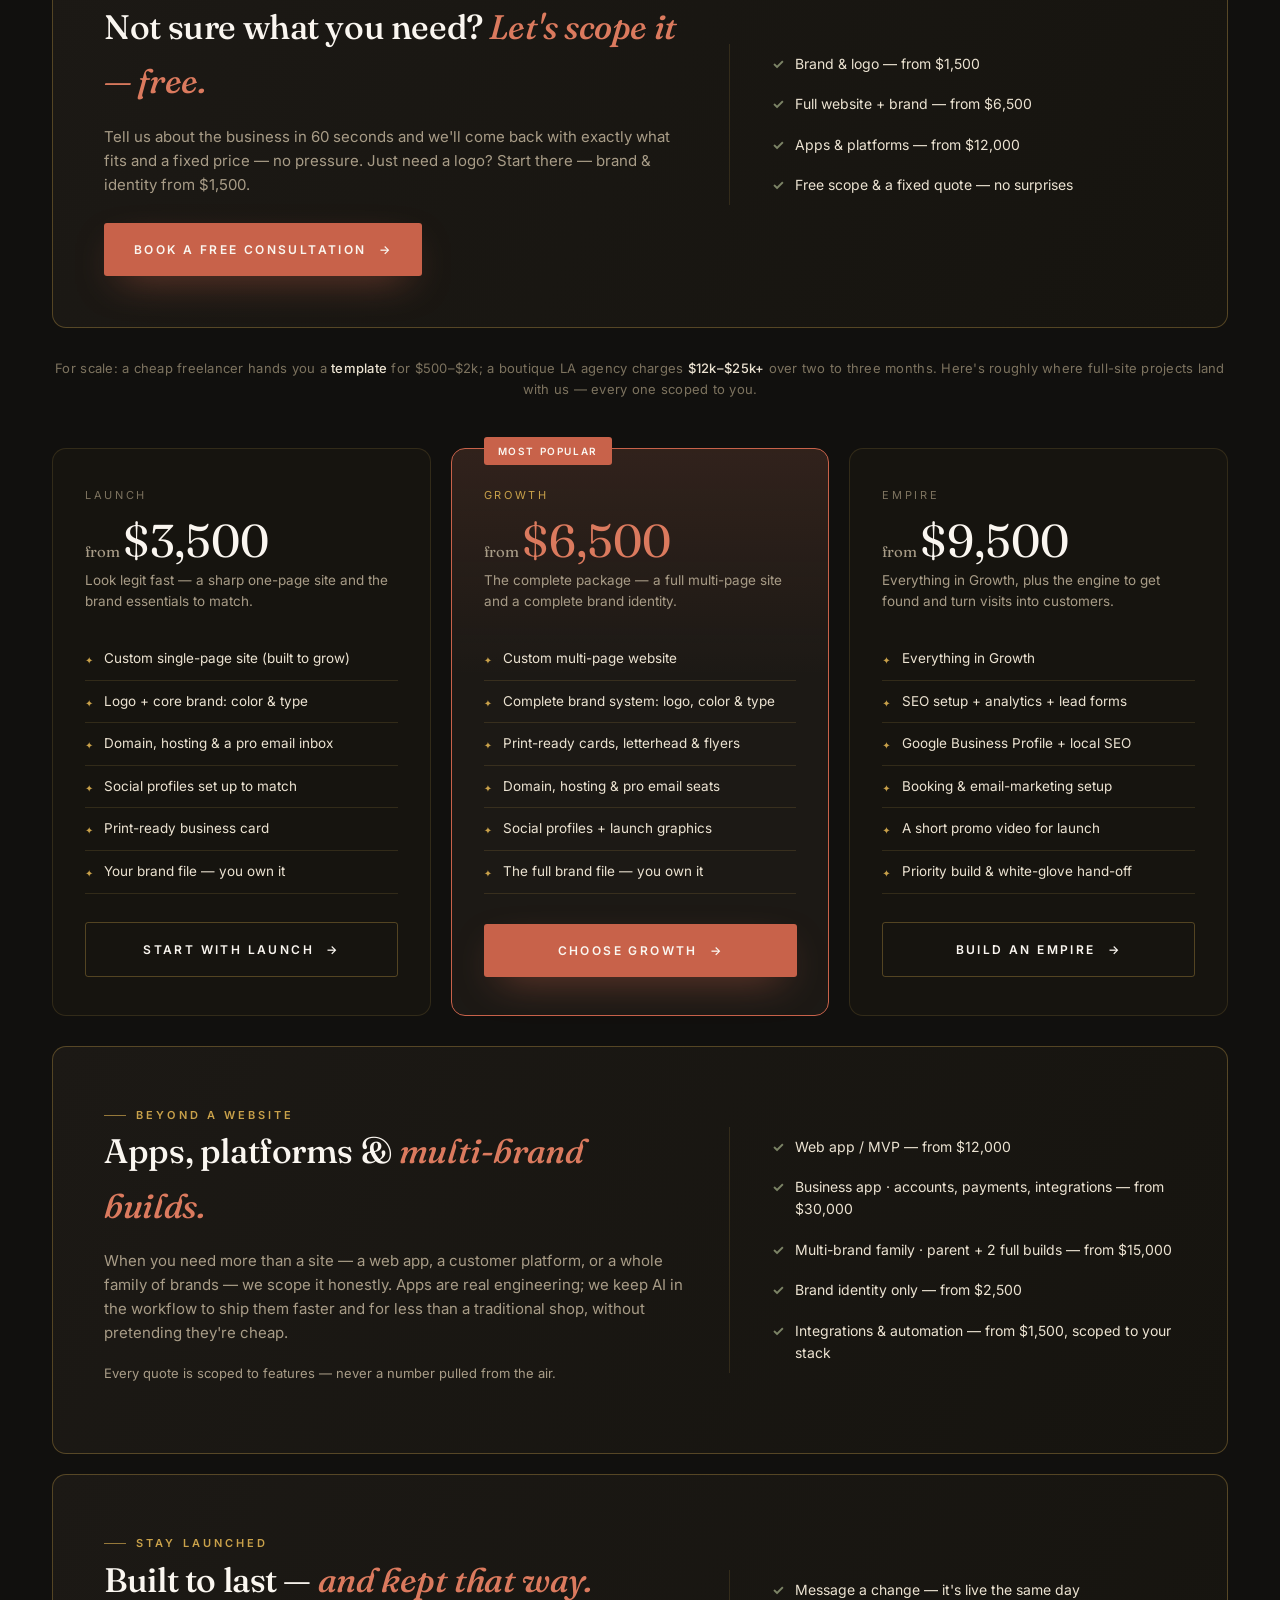
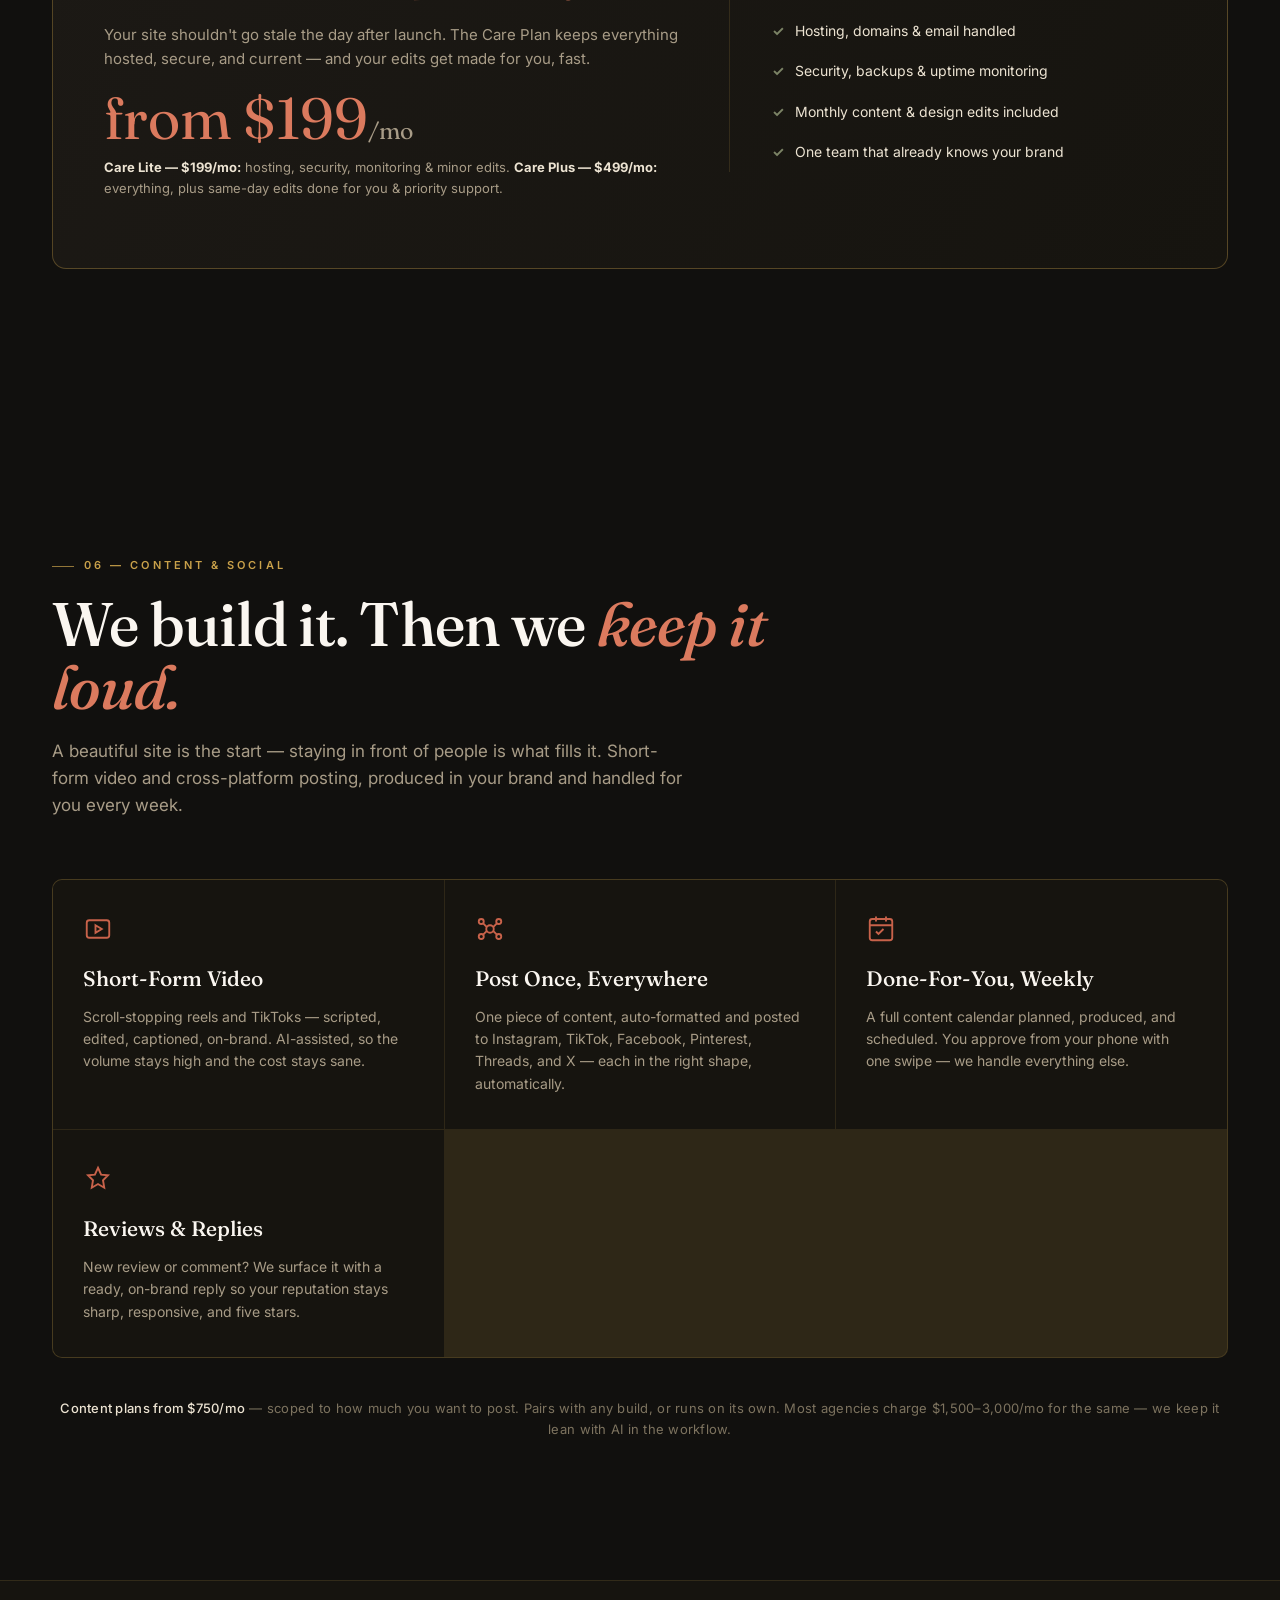
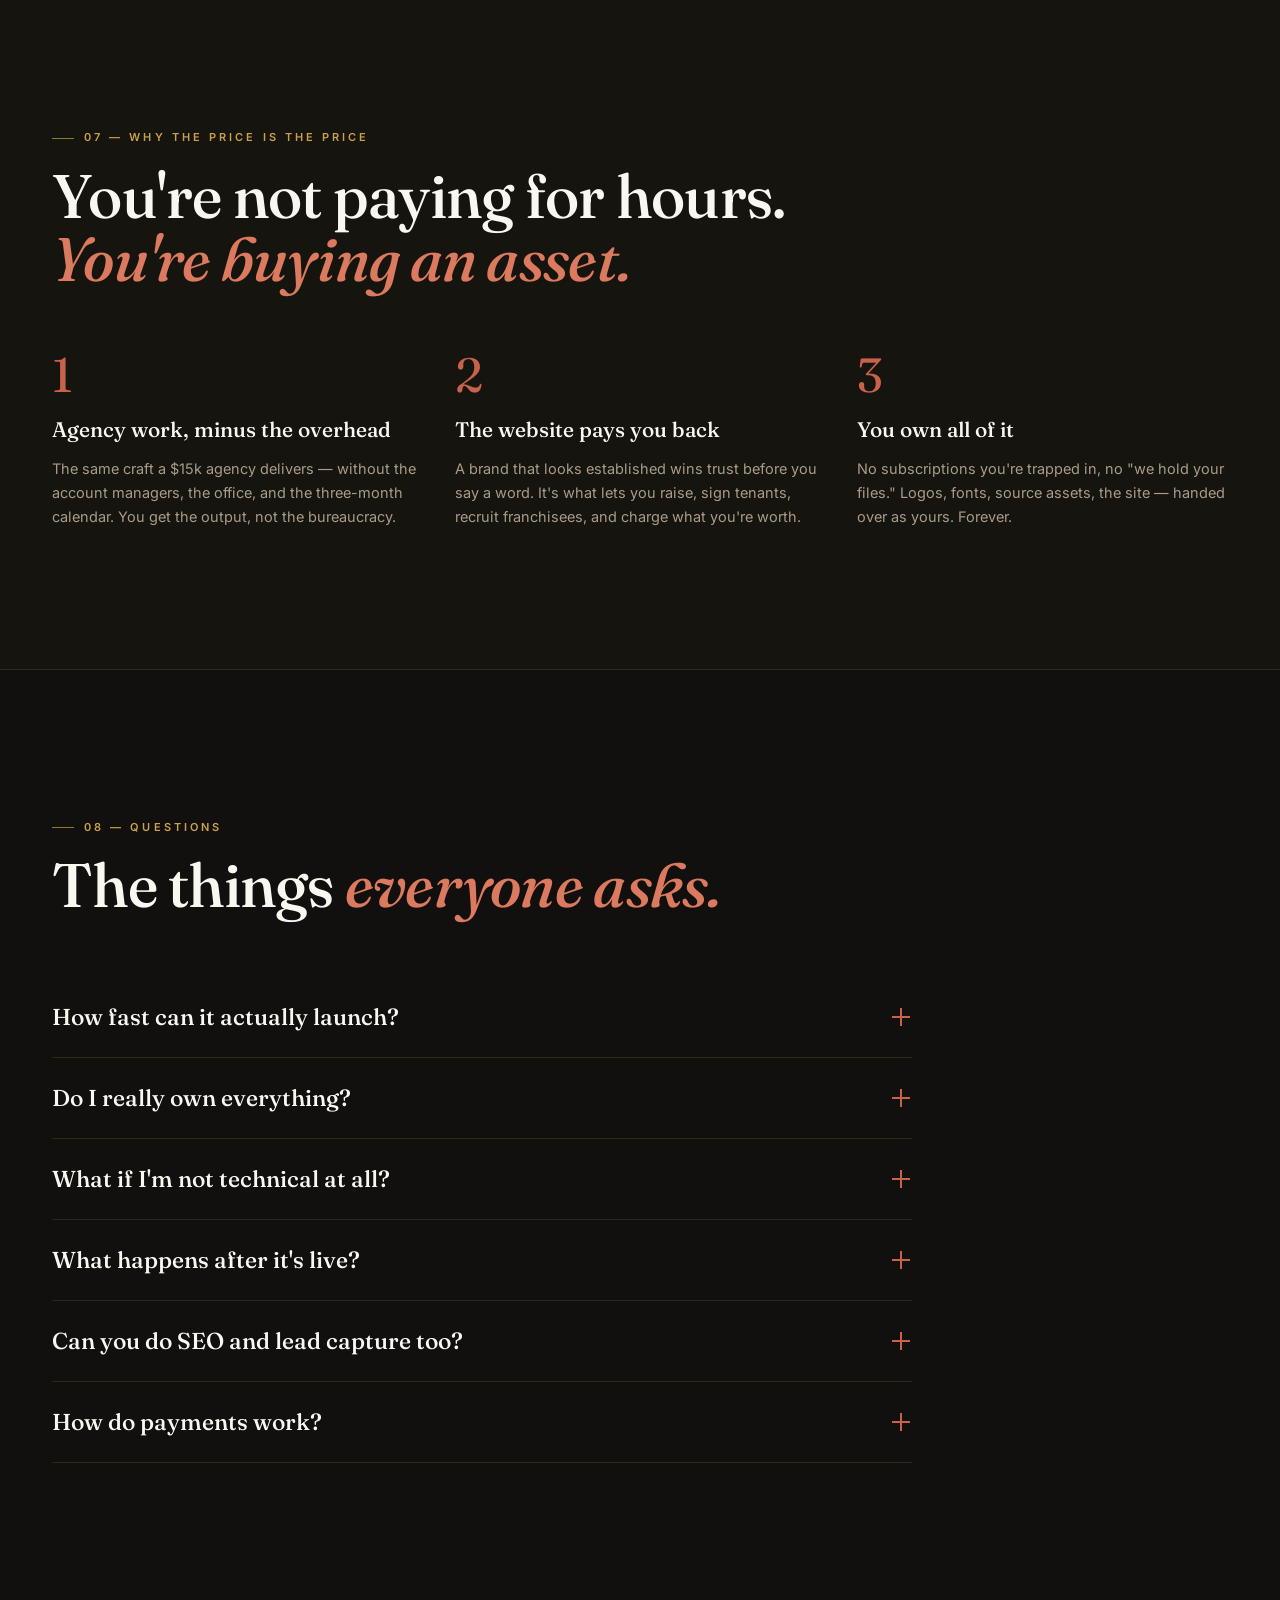
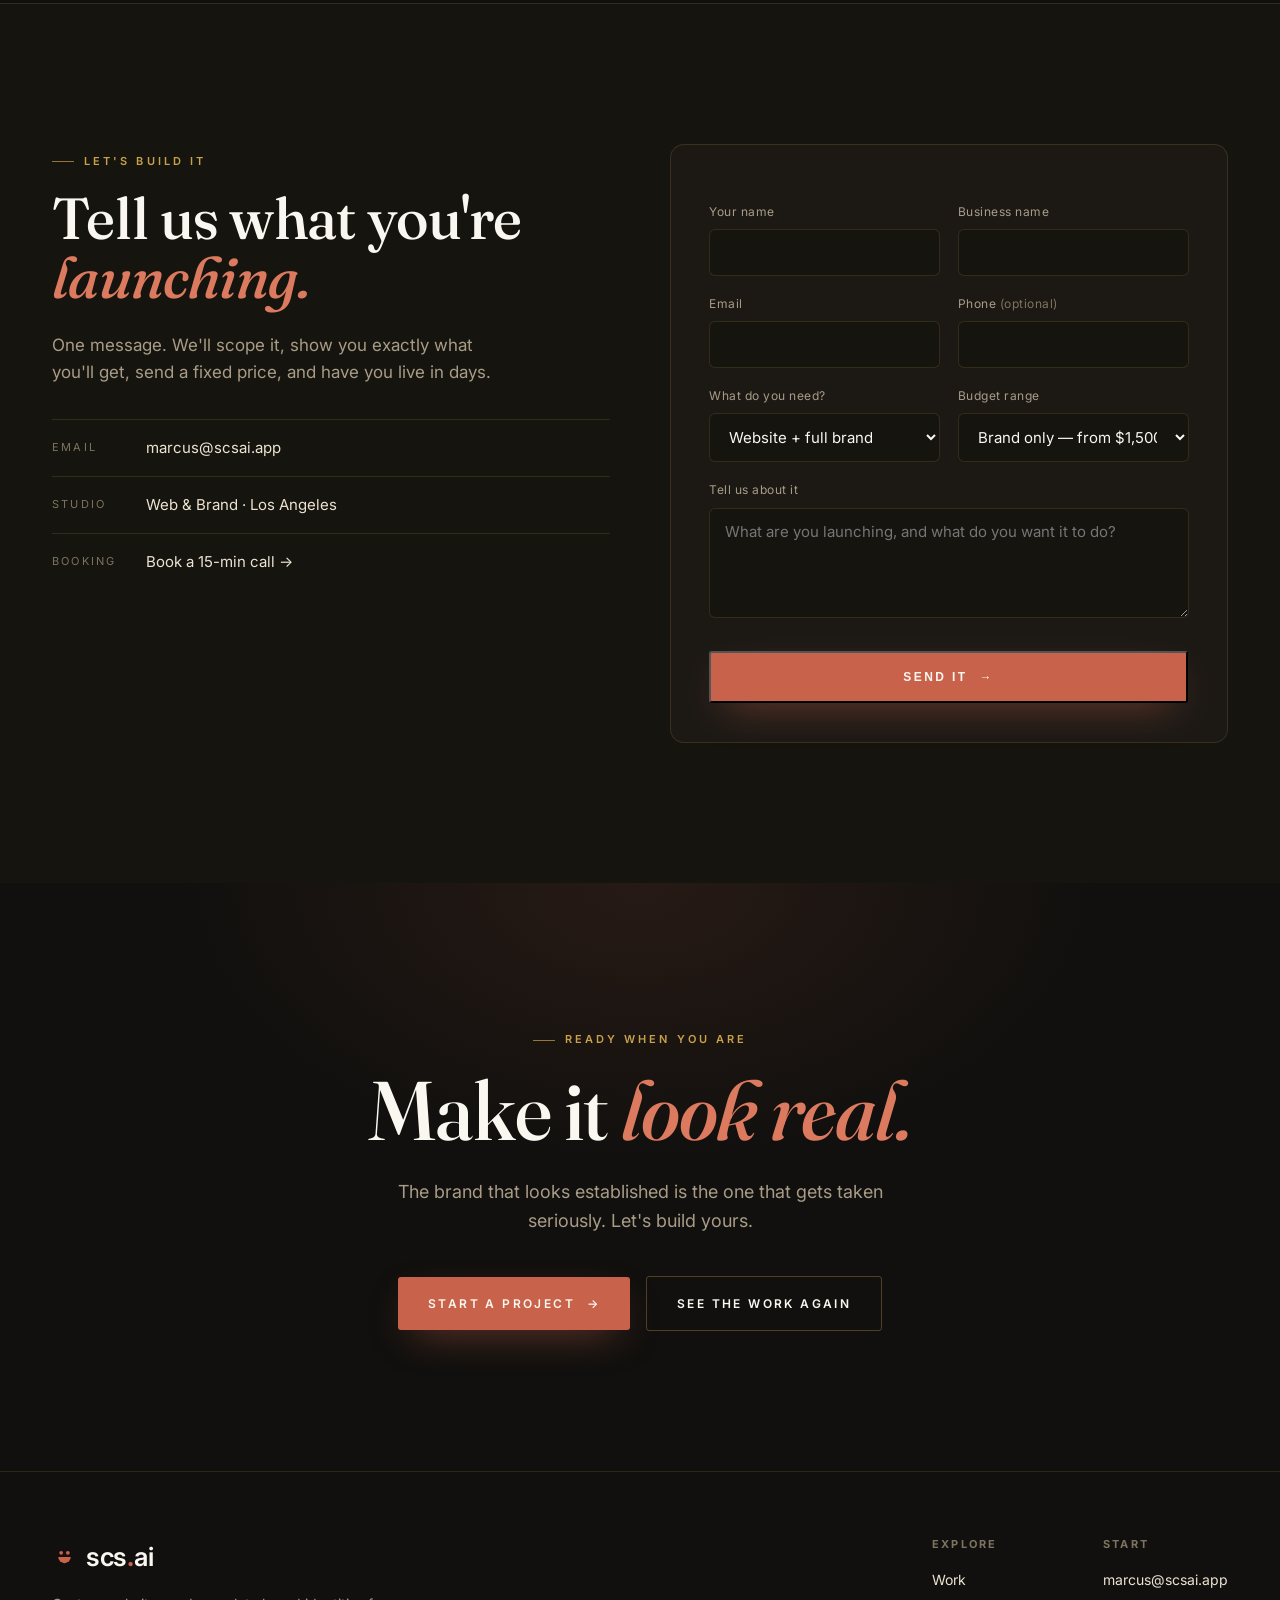
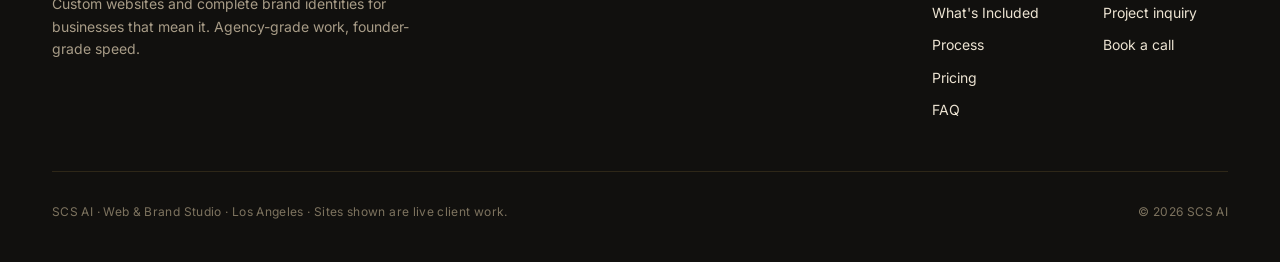
==== commit ba125c9b: "Remove the brand/identity section and all brand images Per Marcus: the section invented logo marks (" ====
--- a/index.html
+++ b/index.html
@@ -512,74 +512,6 @@
   </div>
 </section>
 
-<!-- BRAND FILE SHOWCASE -->
-<section class="brandfile">
-  <div class="container">
-    <div class="sec-head reveal">
-      <span class="eyebrow">04 — Brand &amp; Identity Work</span>
-      <h2 class="serif">You don't rent the brand. You <em>own the book.</em></h2>
-      <p>Every client gets a complete, <strong>print-ready</strong> identity — logo, color, type, stationery, the whole book. Here's real brand work across a few of them. Tap any to look closer.</p>
-    </div>
-    <div class="spotlights">
-      <article class="spotlight reveal">
-        <div class="sl-feat"><img src="assets/brand/coliseum-01.png" alt="Coliseum Motor Group — logo system" loading="lazy" /></div>
-        <div class="sl-body">
-          <span class="sl-tag">Auto Dealer · Brand System</span>
-          <h3 class="sl-name serif">Coliseum Motor Group</h3>
-          <p class="sl-copy">A locked monogram-and-wordmark system — primary, reverse, promotional, favicon — built so a single Van Nuys lot reads like a national brand.</p>
-          <div class="sl-reel">
-            <button class="sl-thumb" type="button"><img src="assets/brand/coliseum-02.png" alt="Coliseum brand essence" loading="lazy" /></button>
-            <button class="sl-thumb" type="button"><img src="assets/brand/coliseum-03.png" alt="Coliseum tagline page" loading="lazy" /></button>
-          </div>
-        </div>
-      </article>
-
-      <article class="spotlight reverse reveal">
-        <div class="sl-feat"><img src="assets/brand/scs-07.png" alt="SCS AI — mark & tagline" loading="lazy" /></div>
-        <div class="sl-body">
-          <span class="sl-tag">SaaS · Identity System</span>
-          <h3 class="sl-name serif">SCS AI</h3>
-          <p class="sl-copy">The smile-mark, the scs.ai wordmark, a full stationery and voice system — one identity designed to hold together across every surface.</p>
-          <div class="sl-reel">
-            <button class="sl-thumb" type="button"><img src="assets/brand/scs-08.png" alt="SCS AI letterhead" loading="lazy" /></button>
-            <button class="sl-thumb" type="button"><img src="assets/brand/scs-03.png" alt="SCS AI brand book spread" loading="lazy" /></button>
-            <button class="sl-thumb" type="button"><img src="assets/brand/scs-05.png" alt="SCS AI brand book spread" loading="lazy" /></button>
-          </div>
-        </div>
-      </article>
-
-      <article class="spotlight reveal">
-        <div class="sl-feat"><img src="assets/brand/bloom-logo.png" alt="Bloom & Brew — logo" loading="lazy" /></div>
-        <div class="sl-body">
-          <span class="sl-tag">Café &amp; Florist · Full Identity</span>
-          <h3 class="sl-name serif">Bloom &amp; Brew</h3>
-          <p class="sl-copy">A neighbourhood café-florist identity — daisy mark, warm editorial wordmark, quietly confident — carried all the way through to print and a live site.</p>
-          <div class="sl-reel">
-            <button class="sl-thumb" type="button"><img src="assets/brand/bloom-c1.png" alt="Bloom & Brew business card" loading="lazy" /></button>
-            <button class="sl-thumb" type="button"><img src="assets/brand/bloom-c3.png" alt="Bloom & Brew loyalty card" loading="lazy" /></button>
-            <button class="sl-thumb" type="button"><img src="assets/brand/bloom-01.webp" alt="Bloom & Brew website" loading="lazy" /></button>
-          </div>
-        </div>
-      </article>
-
-      <article class="spotlight reverse reveal">
-        <div class="sl-feat"><img src="assets/brand/sp-logo.png" alt="She Pours — logo" loading="lazy" /></div>
-        <div class="sl-body">
-          <span class="sl-tag">Event Bar · Full Identity</span>
-          <h3 class="sl-name serif">She Pours</h3>
-          <p class="sl-copy">A dark-and-gold mobile-bar identity — monogram, wordmark, and tagline — carried from the website straight into print: business cards, letterhead, and event flyers.</p>
-          <div class="sl-reel">
-            <button class="sl-thumb" type="button"><img src="assets/brand/sp-flyer.png" alt="She Pours event flyer" loading="lazy" /></button>
-            <button class="sl-thumb" type="button"><img src="assets/brand/sp-card-front.png" alt="She Pours business card front" loading="lazy" /></button>
-            <button class="sl-thumb" type="button"><img src="assets/brand/sp-letterhead.png" alt="She Pours letterhead" loading="lazy" /></button>
-          </div>
-        </div>
-      </article>
-    </div>
-    <p class="bf-note reveal">A complete, organized identity — yours to keep forever. Samples shown watermarked; finished files ship clean and print-ready.</p>
-  </div>
-</section>
-
 <!-- PRICING -->
 <section id="pricing">
   <div class="container">
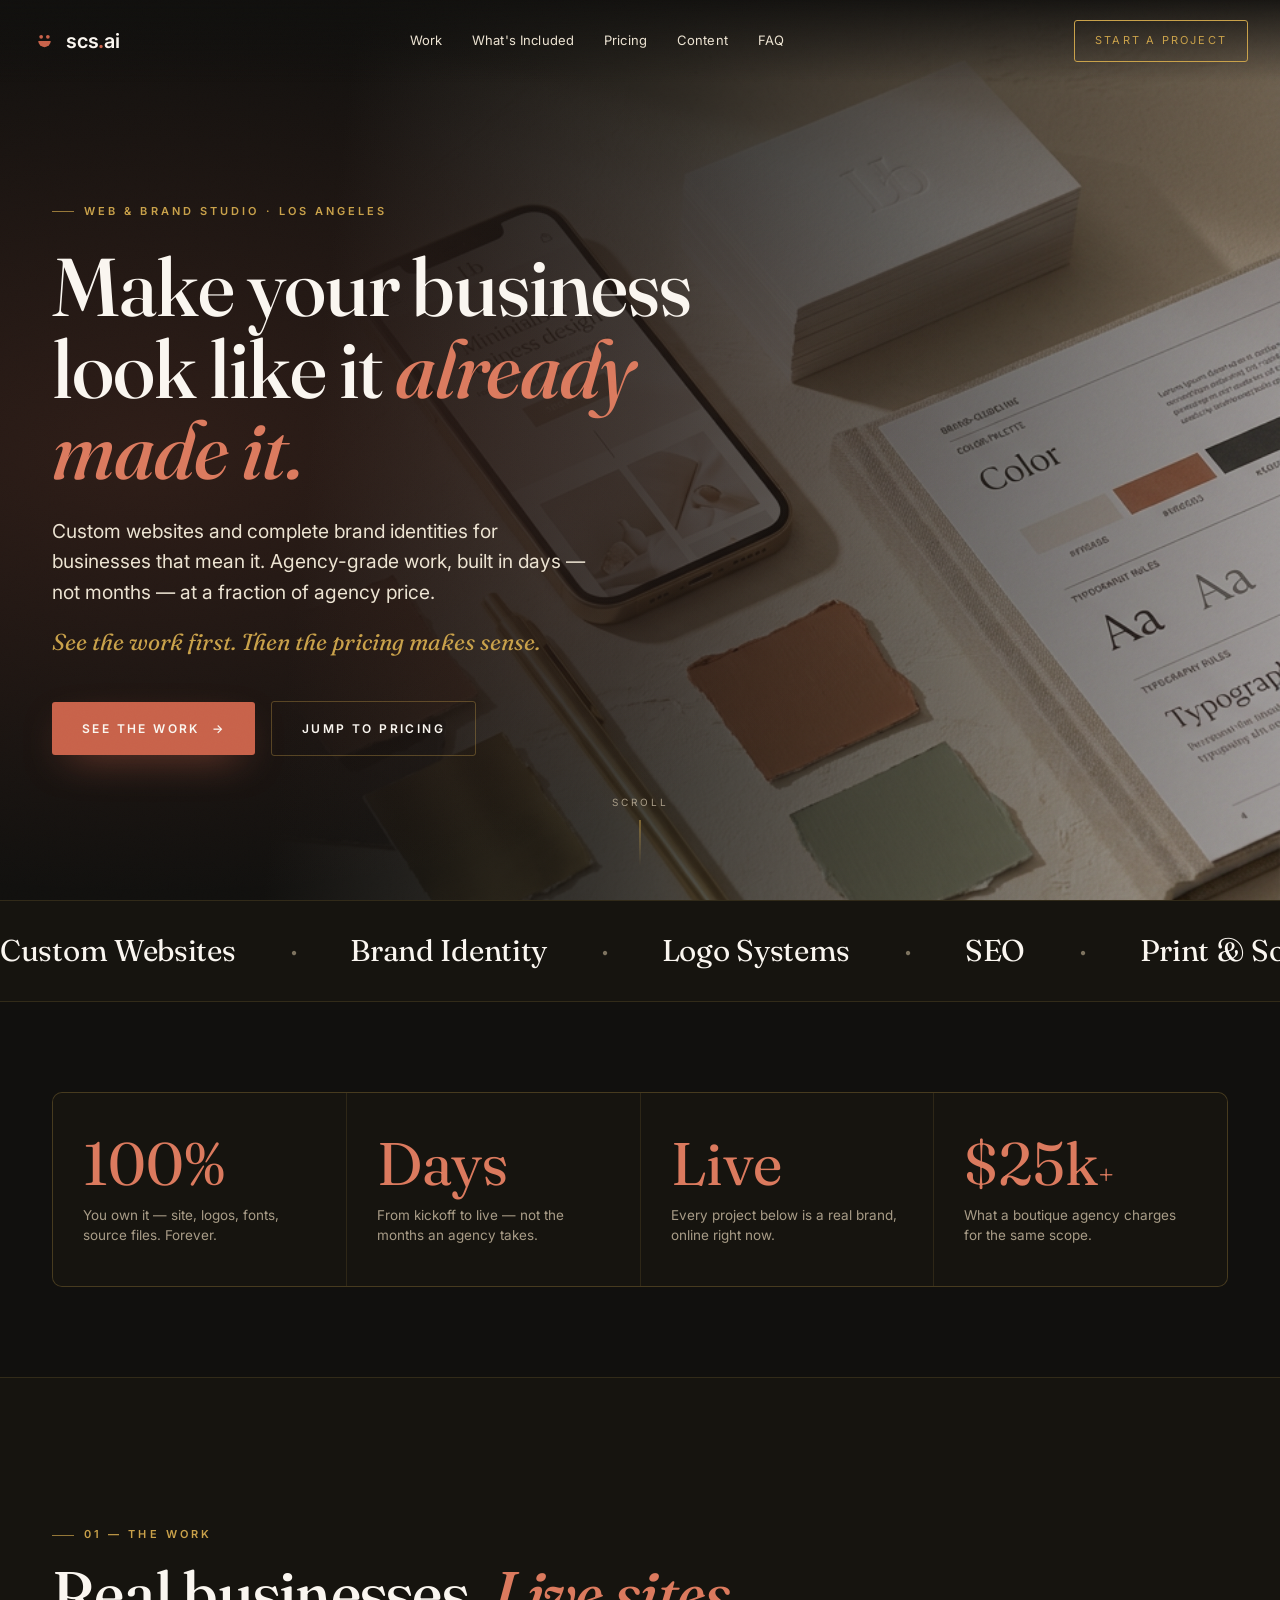
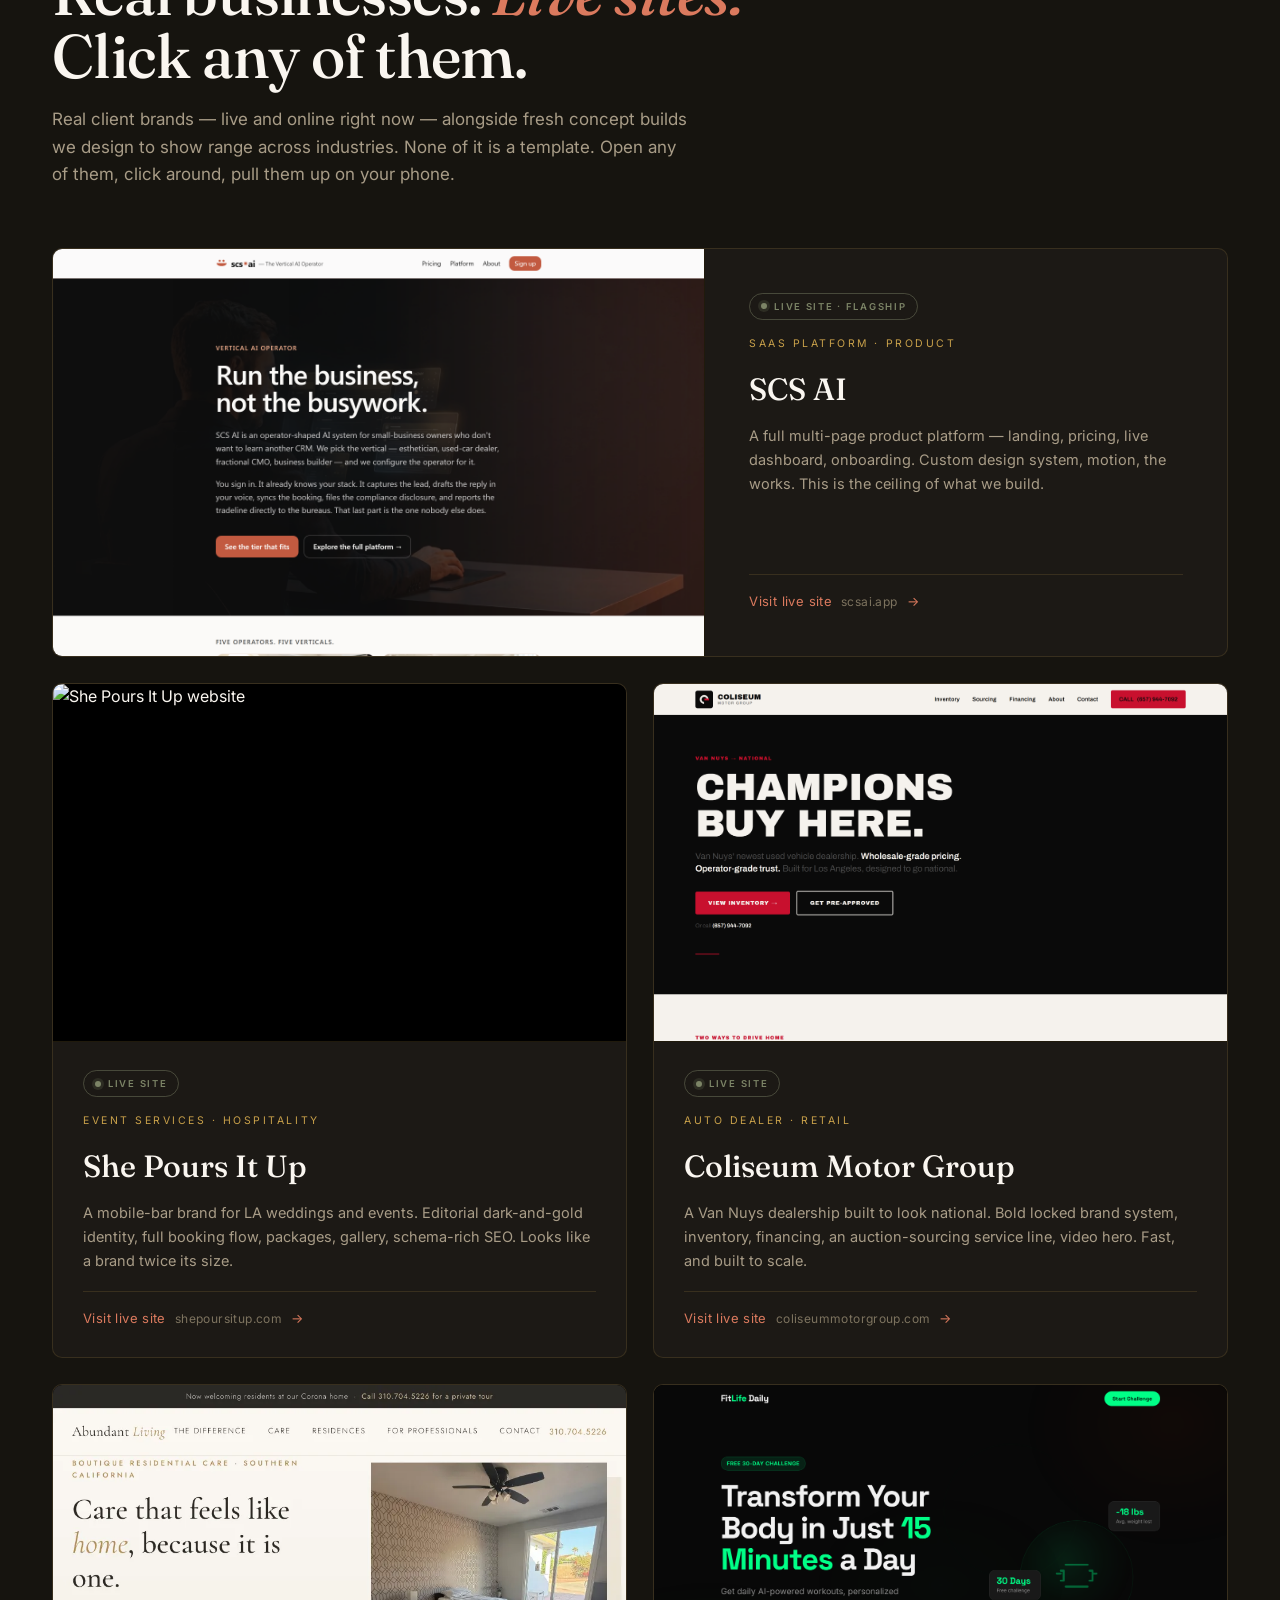
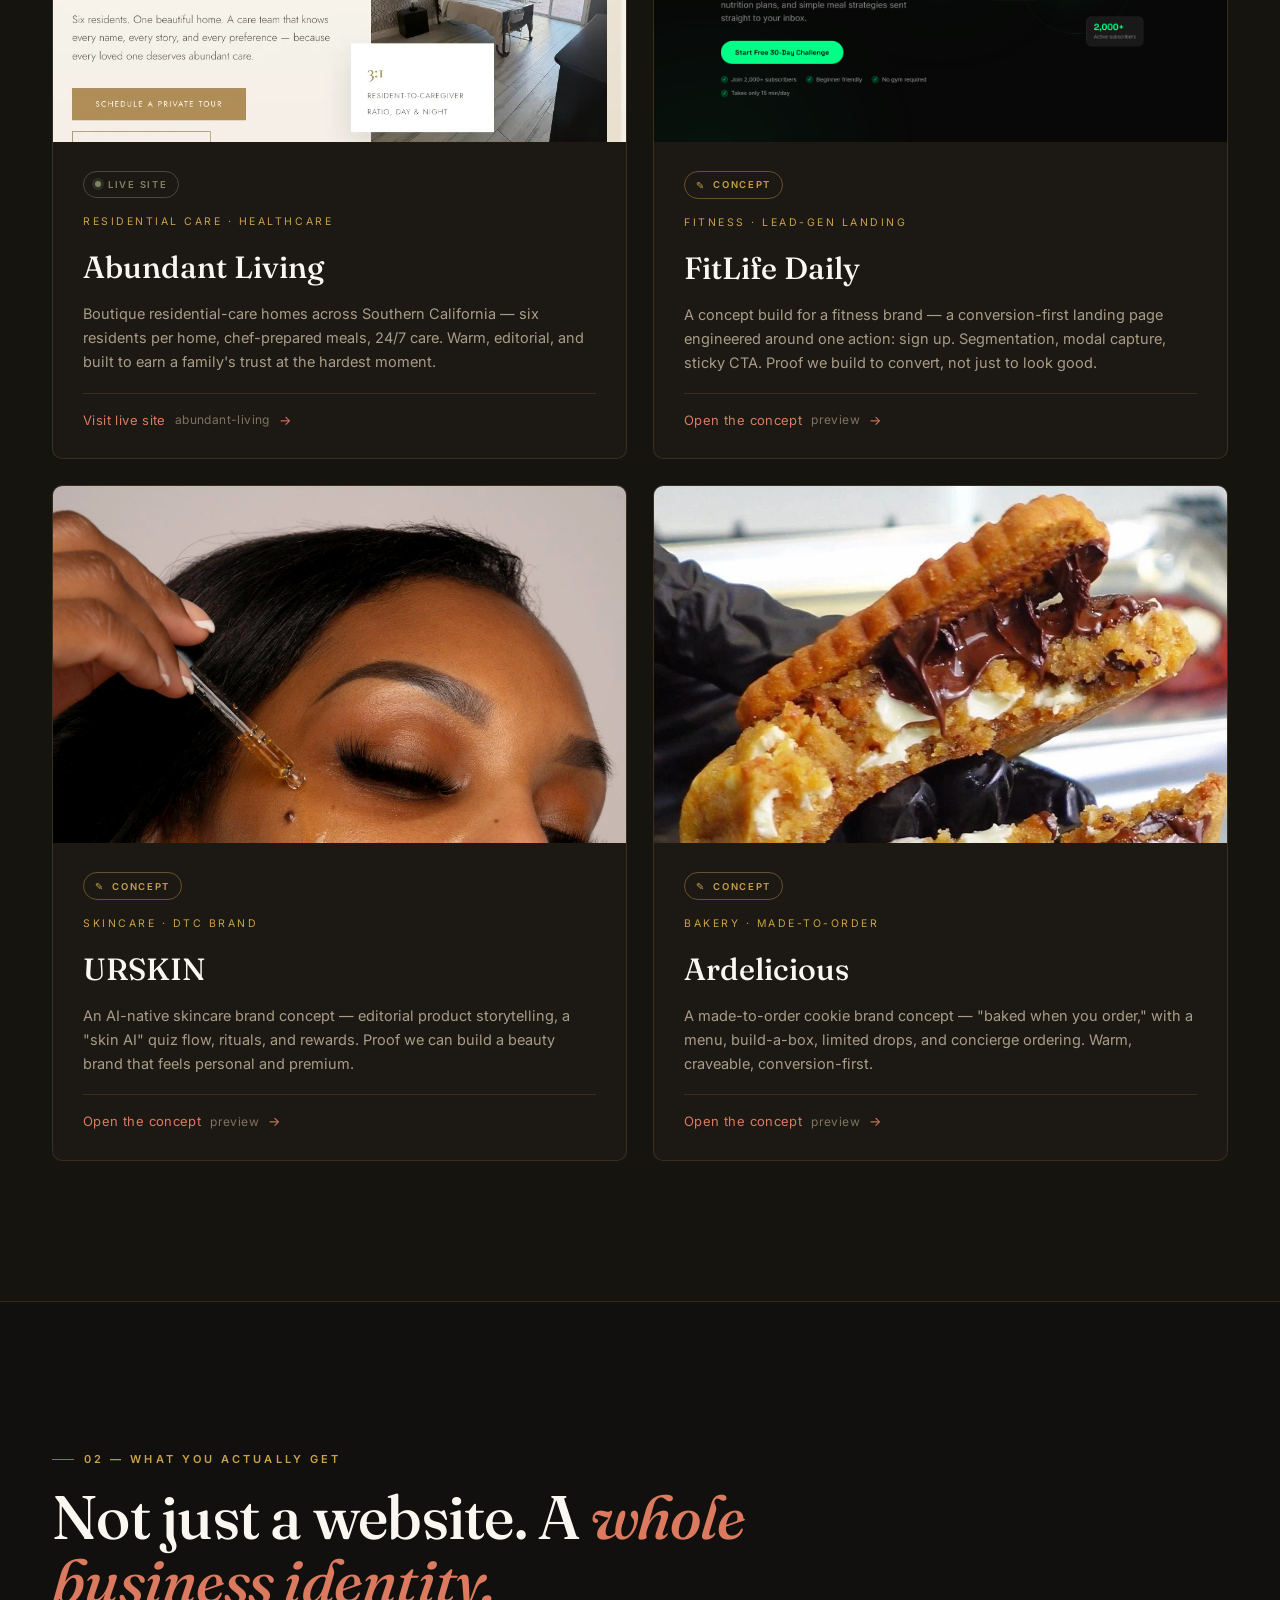
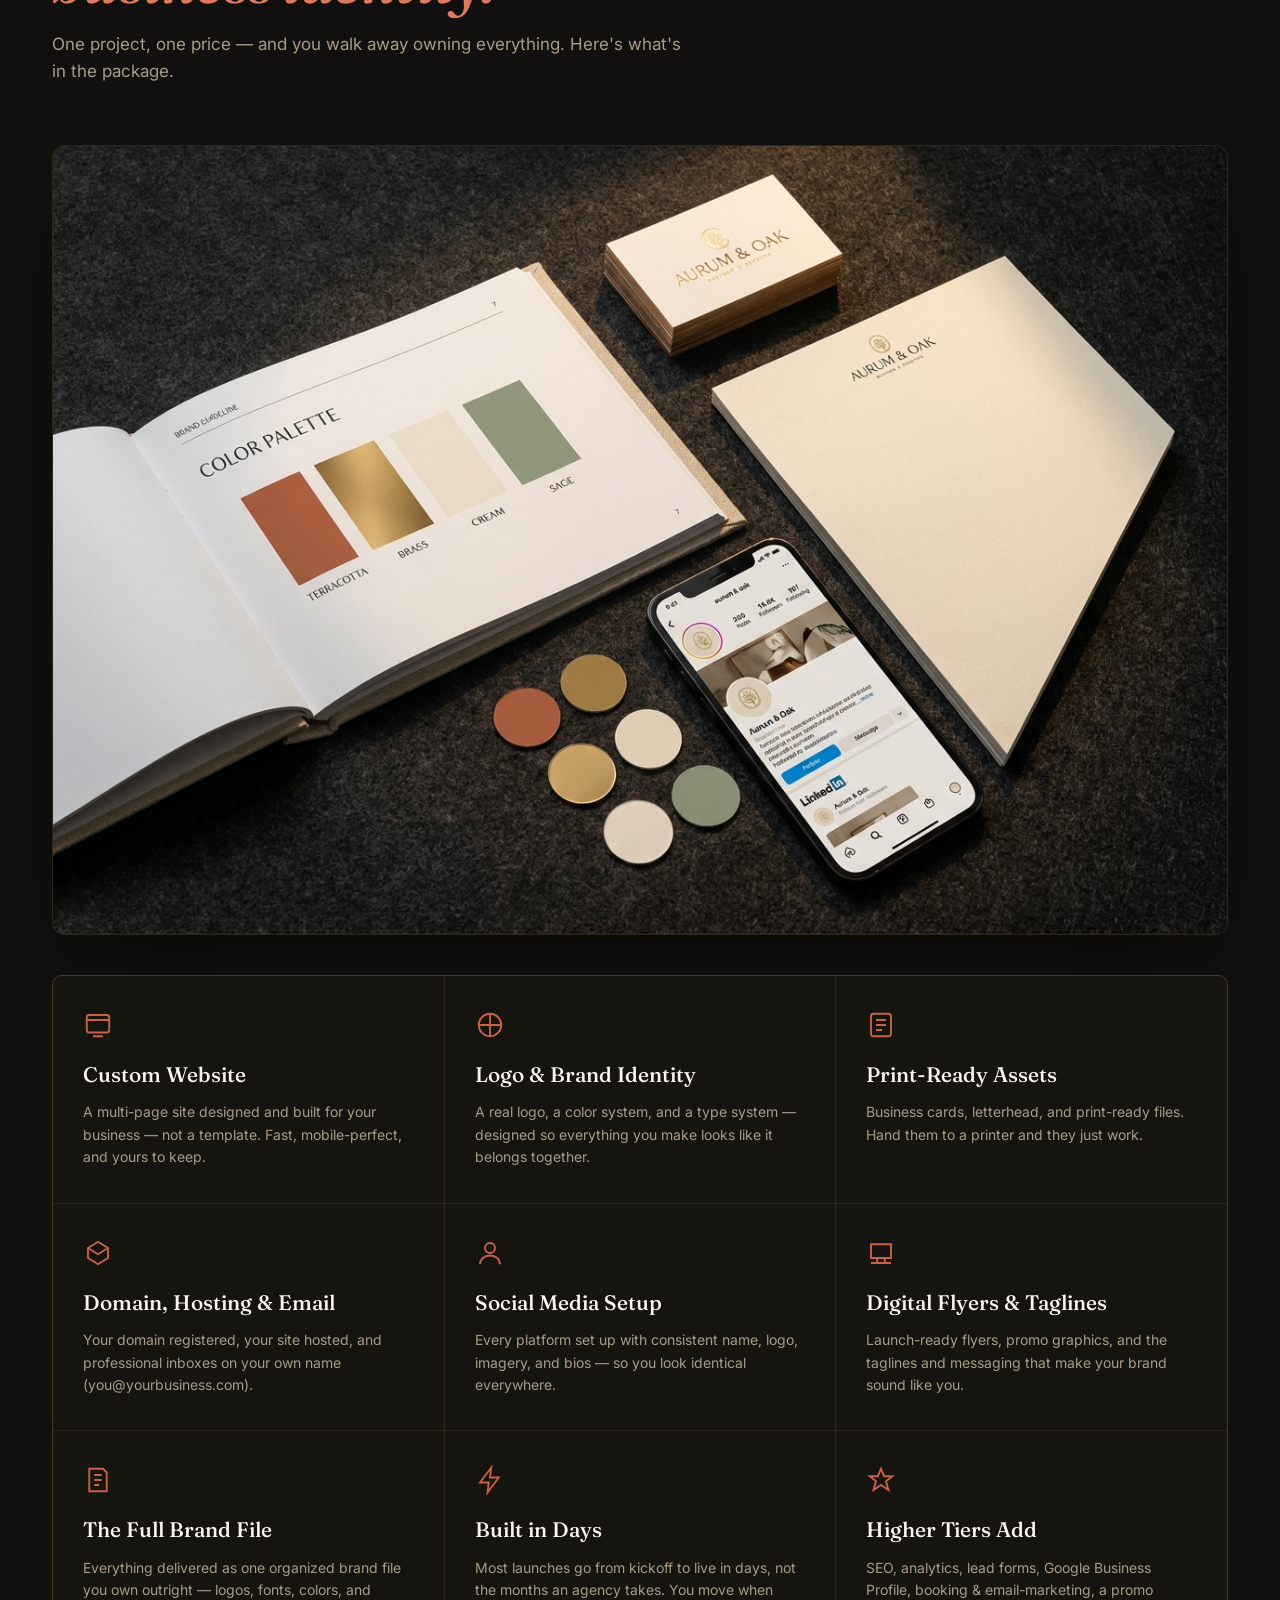
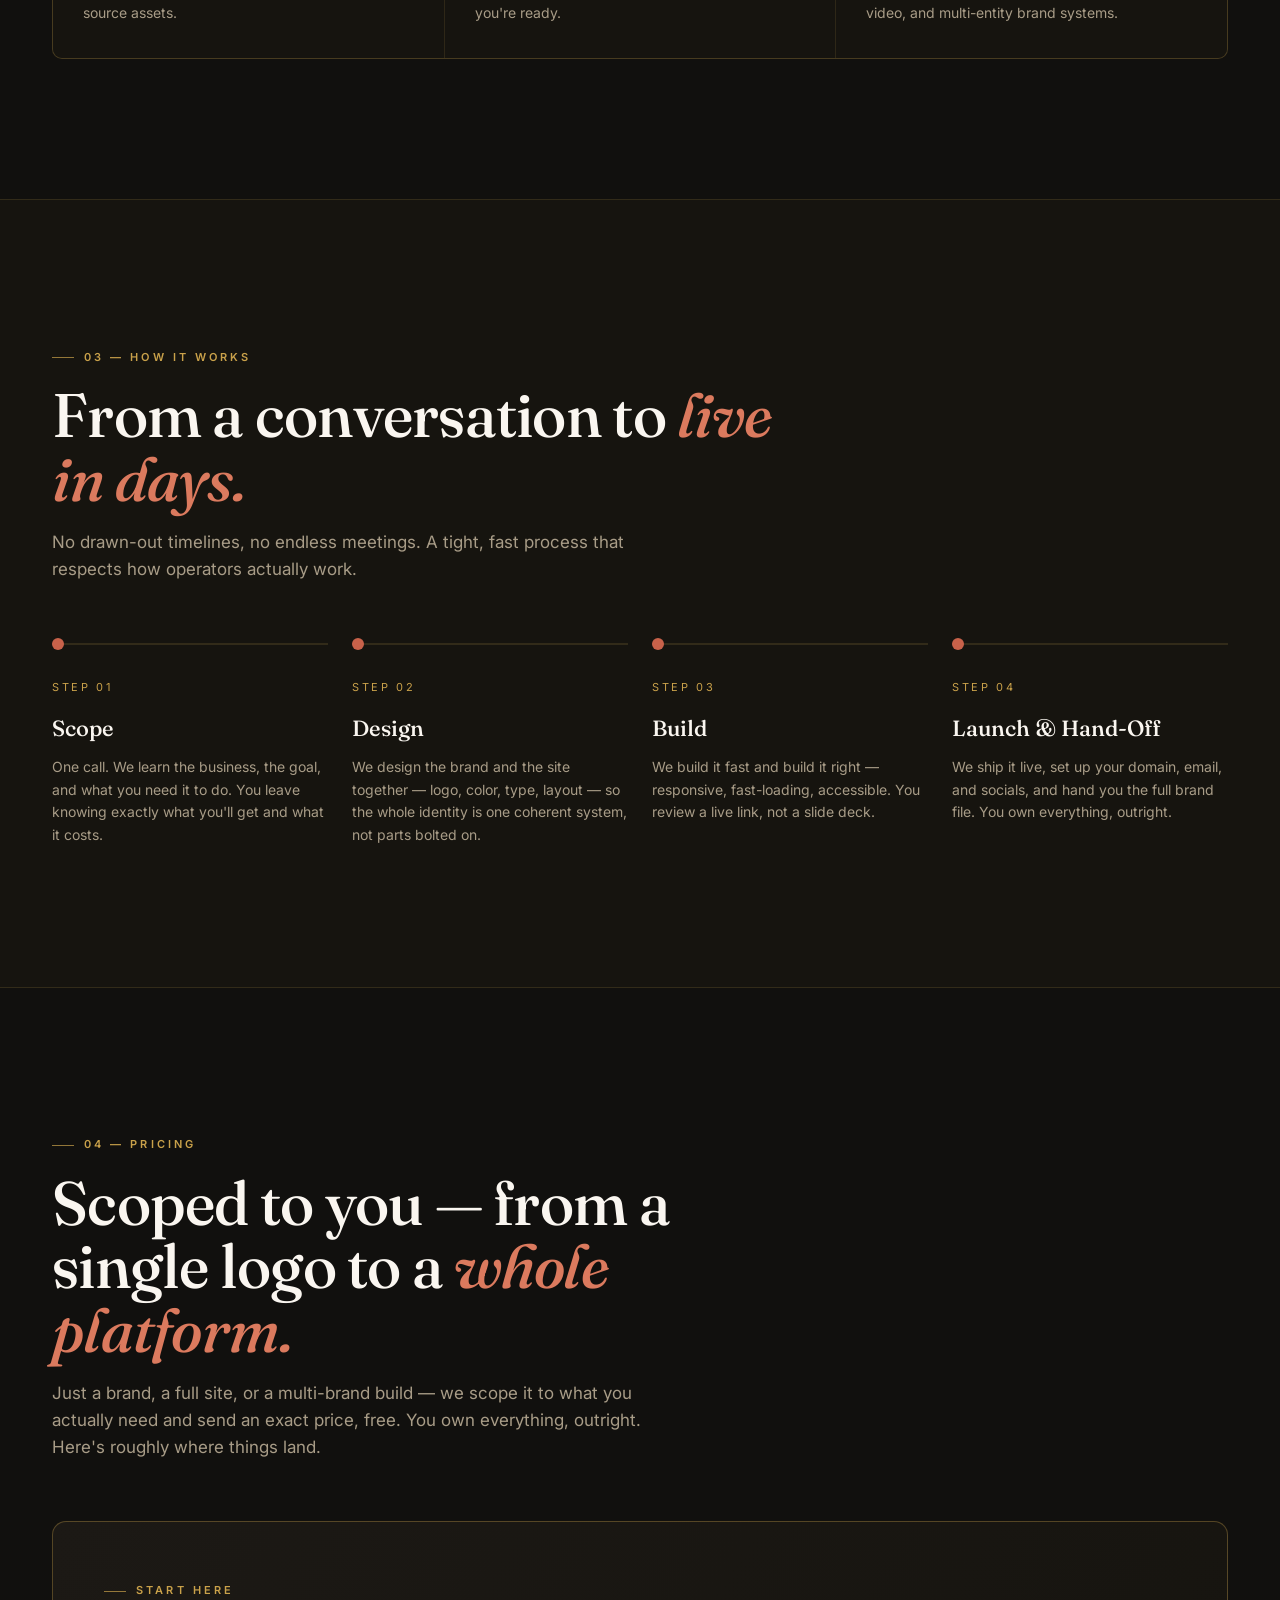
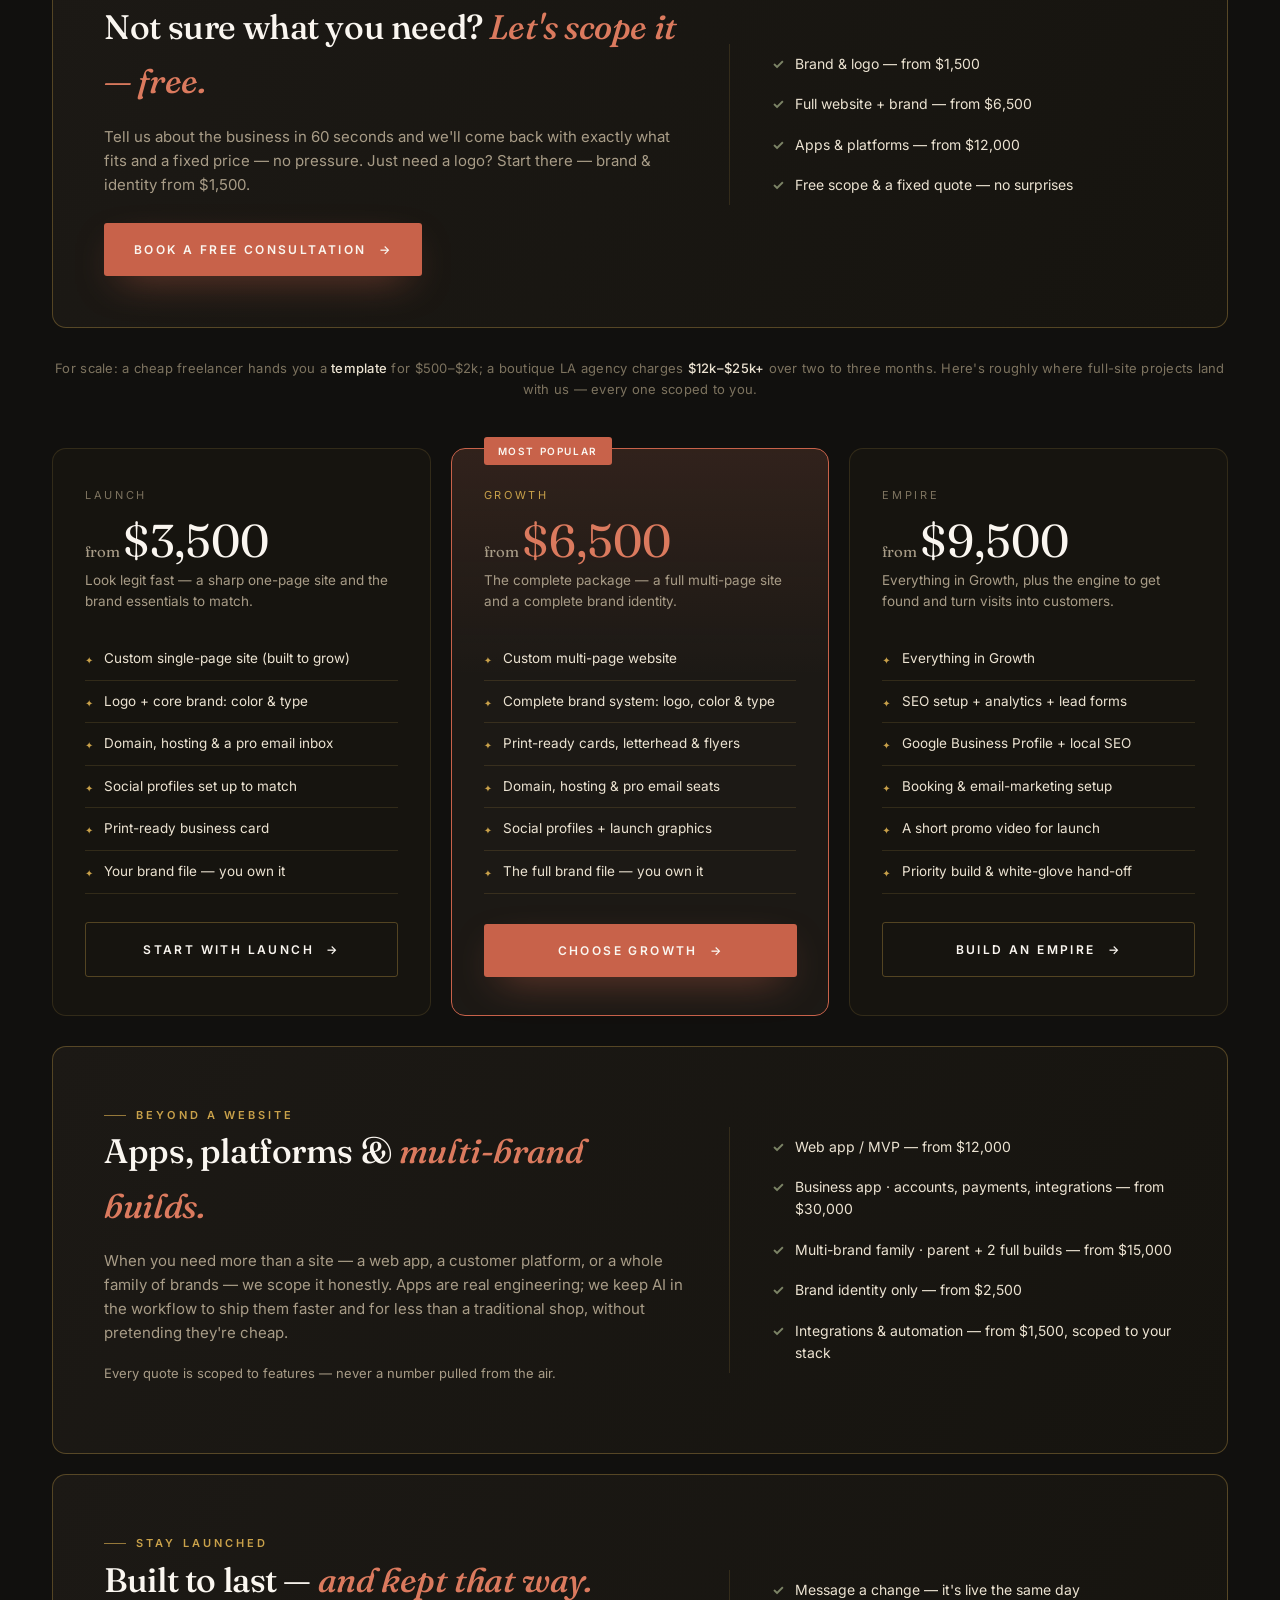
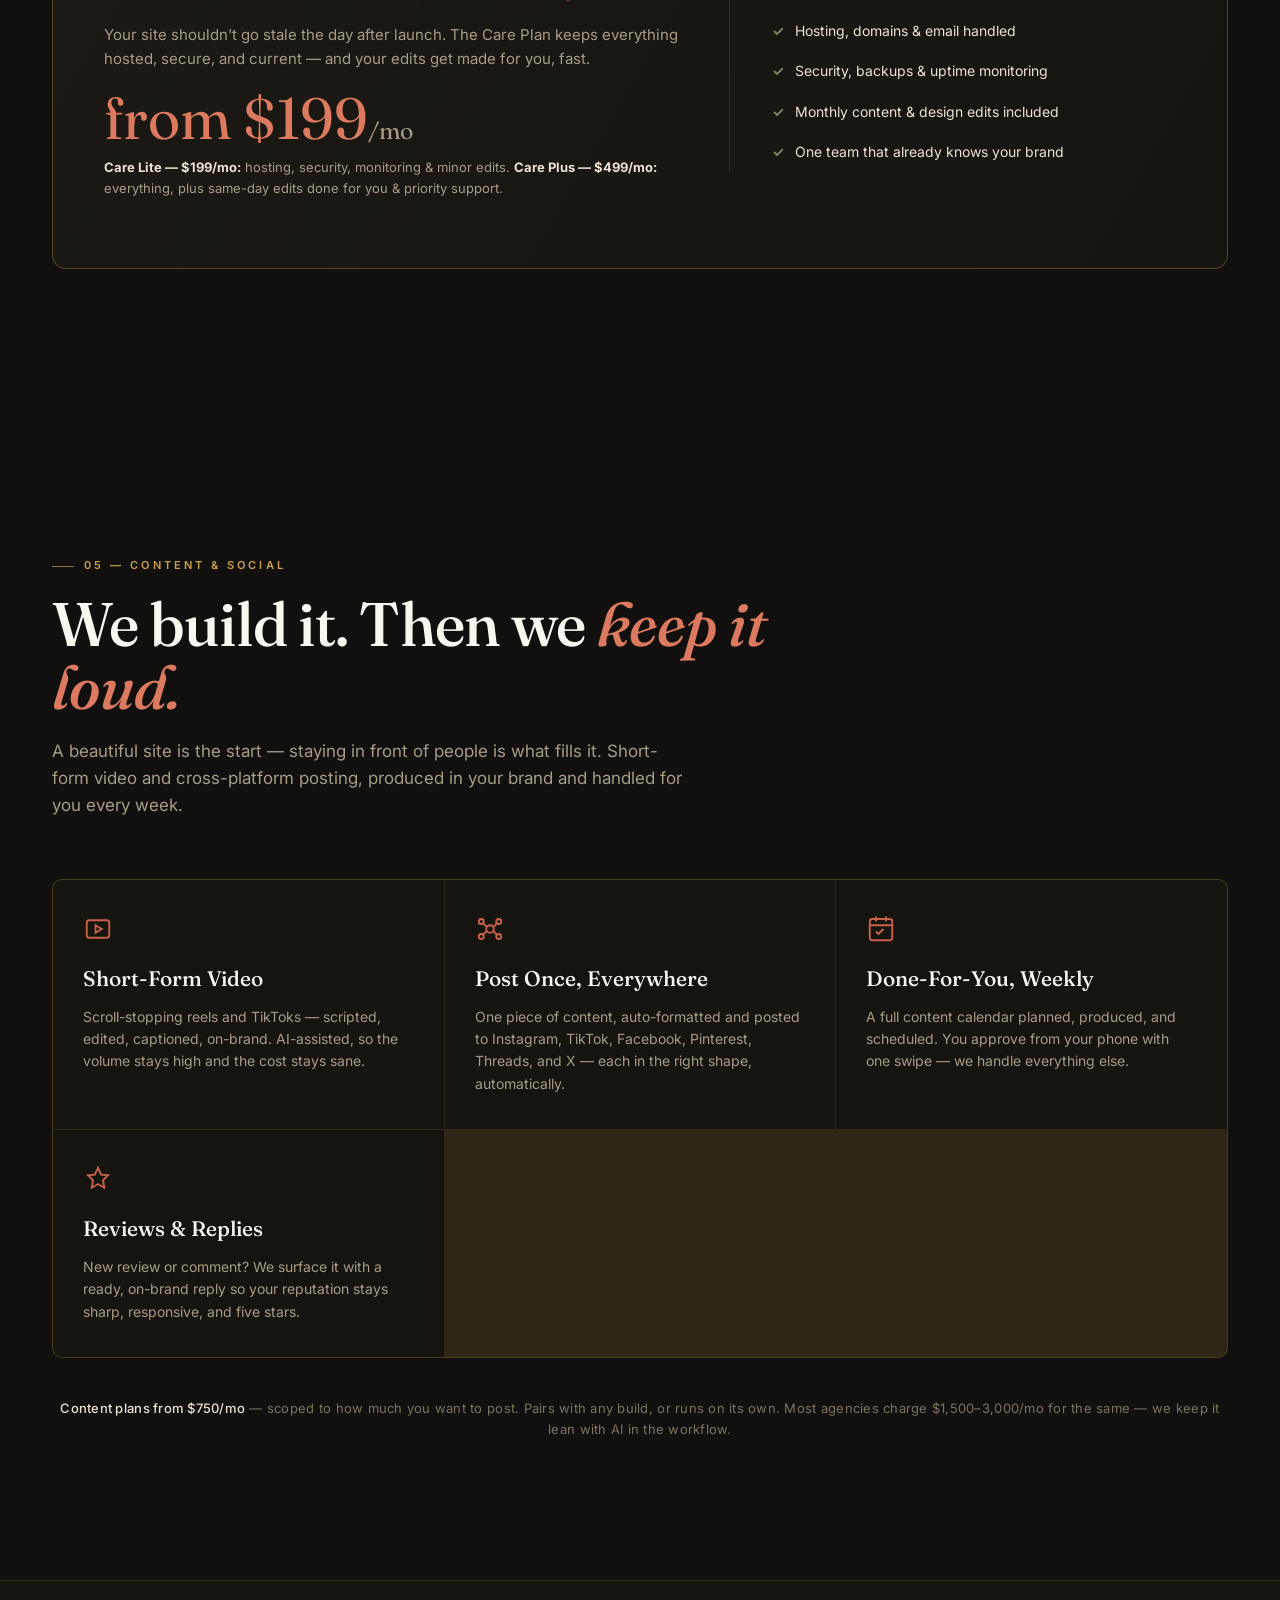
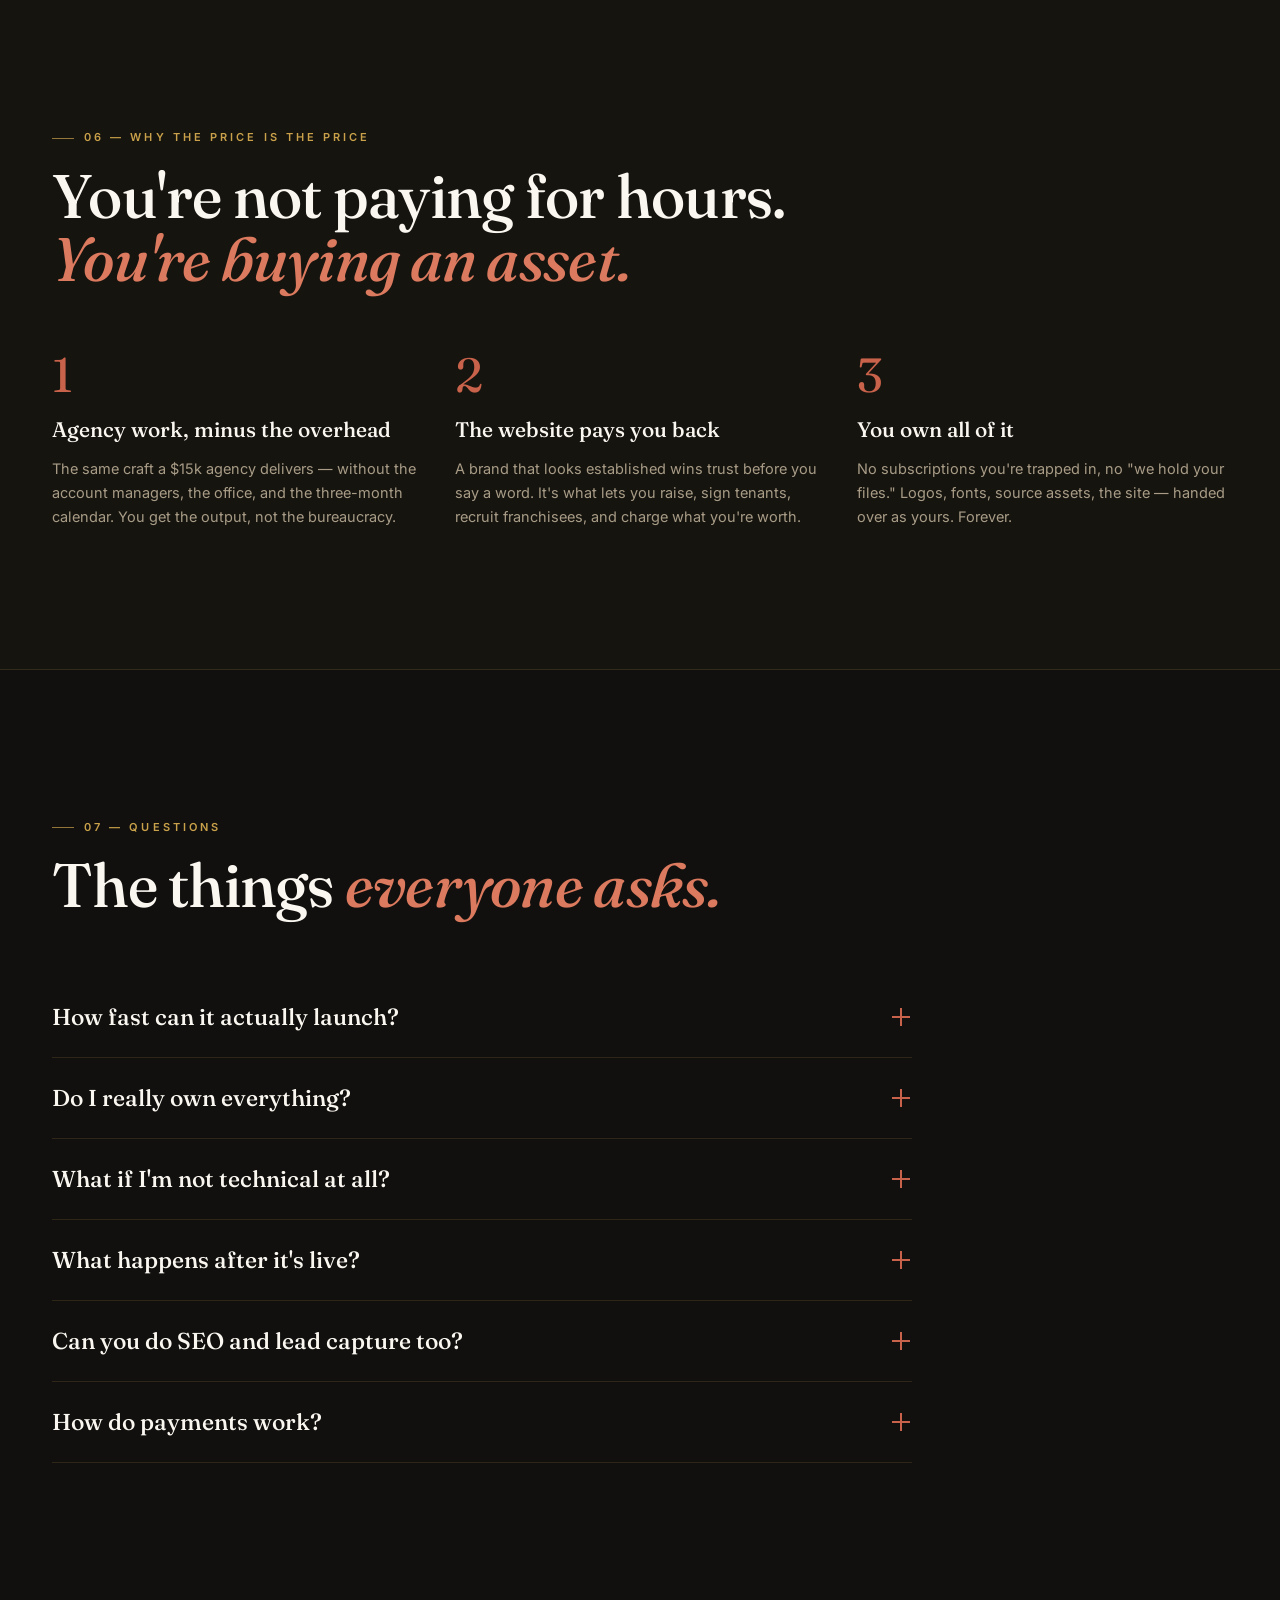
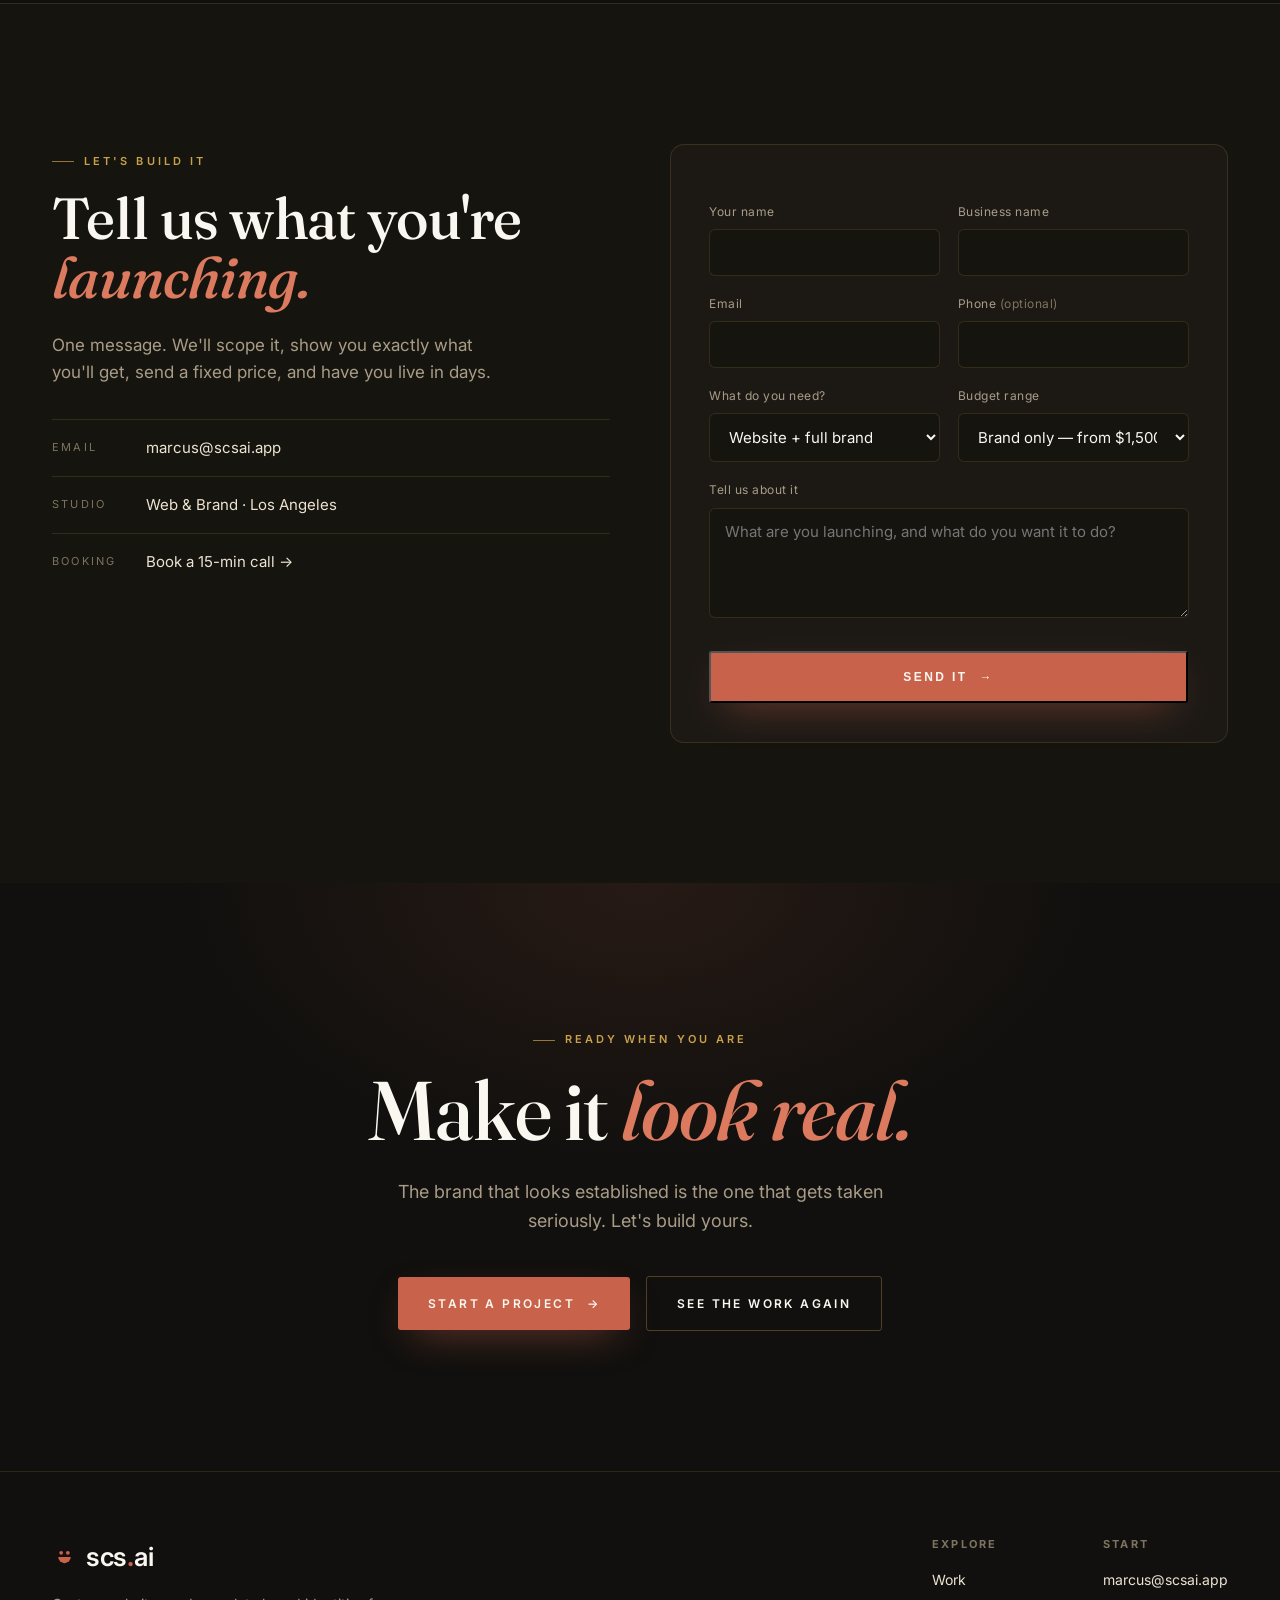
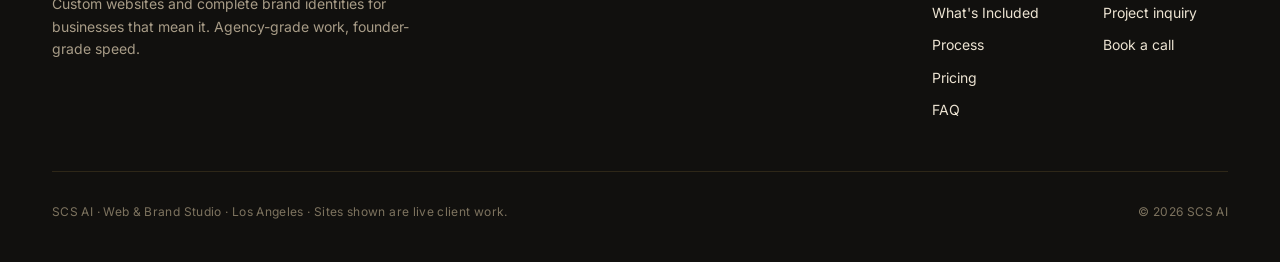
==== commit 3163049d: "Renumber sections after brand-section removal (01-07 sequential) Pricing 05->04, Content 06->05, Why" ====
--- a/index.html
+++ b/index.html
@@ -516,7 +516,7 @@
 <section id="pricing">
   <div class="container">
     <div class="sec-head reveal">
-      <span class="eyebrow">05 — Pricing</span>
+      <span class="eyebrow">04 — Pricing</span>
       <h2 class="serif">Scoped to you — from a single logo to a <em>whole platform.</em></h2>
       <p>Just a brand, a full site, or a multi-brand build — we scope it to what you actually need and send an exact price, free. You own everything, outright. Here's roughly where things land.</p>
     </div>
@@ -633,7 +633,7 @@
 <section id="content">
   <div class="container">
     <div class="sec-head reveal">
-      <span class="eyebrow">06 — Content &amp; Social</span>
+      <span class="eyebrow">05 — Content &amp; Social</span>
       <h2 class="serif">We build it. Then we <em>keep it loud.</em></h2>
       <p>A beautiful site is the start — staying in front of people is what fills it. Short-form video and cross-platform posting, produced in your brand and handled for you every week.</p>
     </div>
@@ -653,7 +653,7 @@
 <section id="why" class="work">
   <div class="container">
     <div class="sec-head reveal">
-      <span class="eyebrow">07 — Why The Price Is The Price</span>
+      <span class="eyebrow">06 — Why The Price Is The Price</span>
       <h2 class="serif">You're not paying for hours. <em>You're buying an asset.</em></h2>
     </div>
     <div class="why-grid">
@@ -668,7 +668,7 @@
 <section id="faq">
   <div class="container">
     <div class="sec-head reveal">
-      <span class="eyebrow">08 — Questions</span>
+      <span class="eyebrow">07 — Questions</span>
       <h2 class="serif">The things <em>everyone asks.</em></h2>
     </div>
     <div class="faq-wrap reveal">
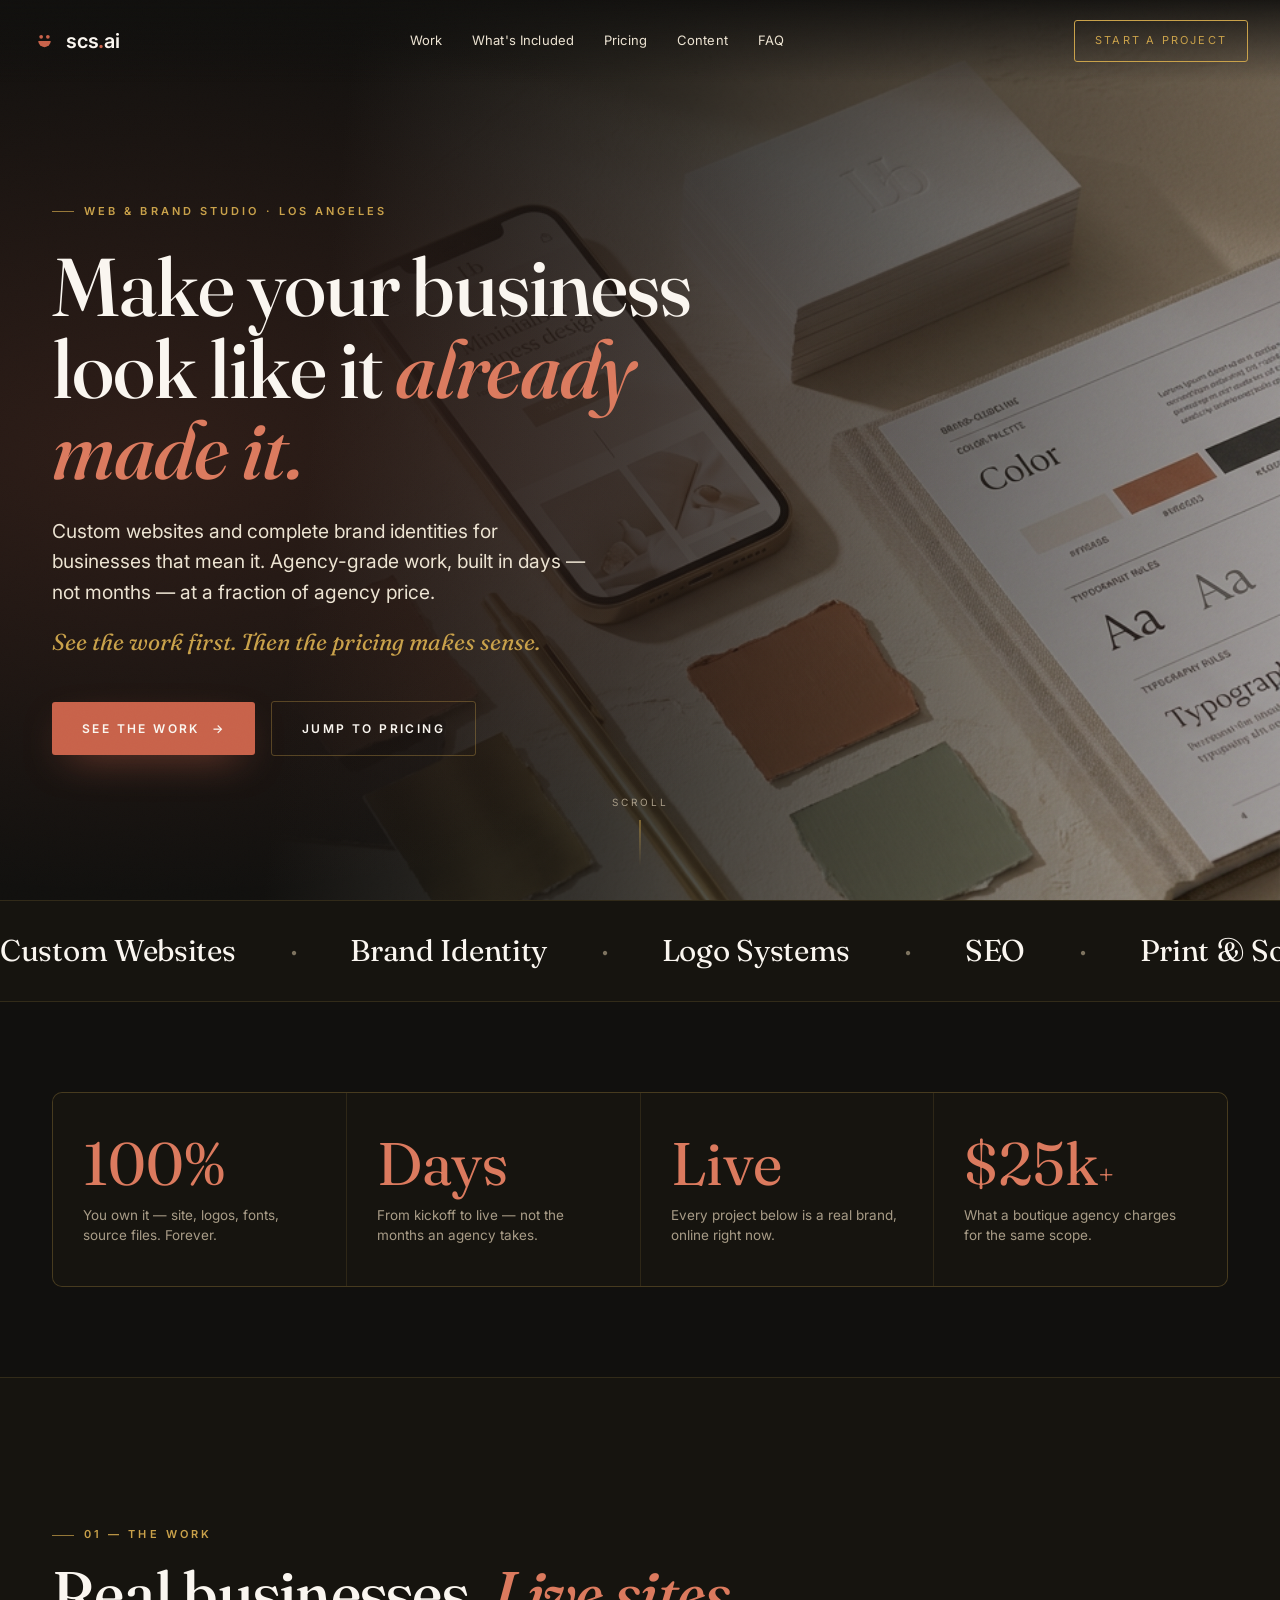
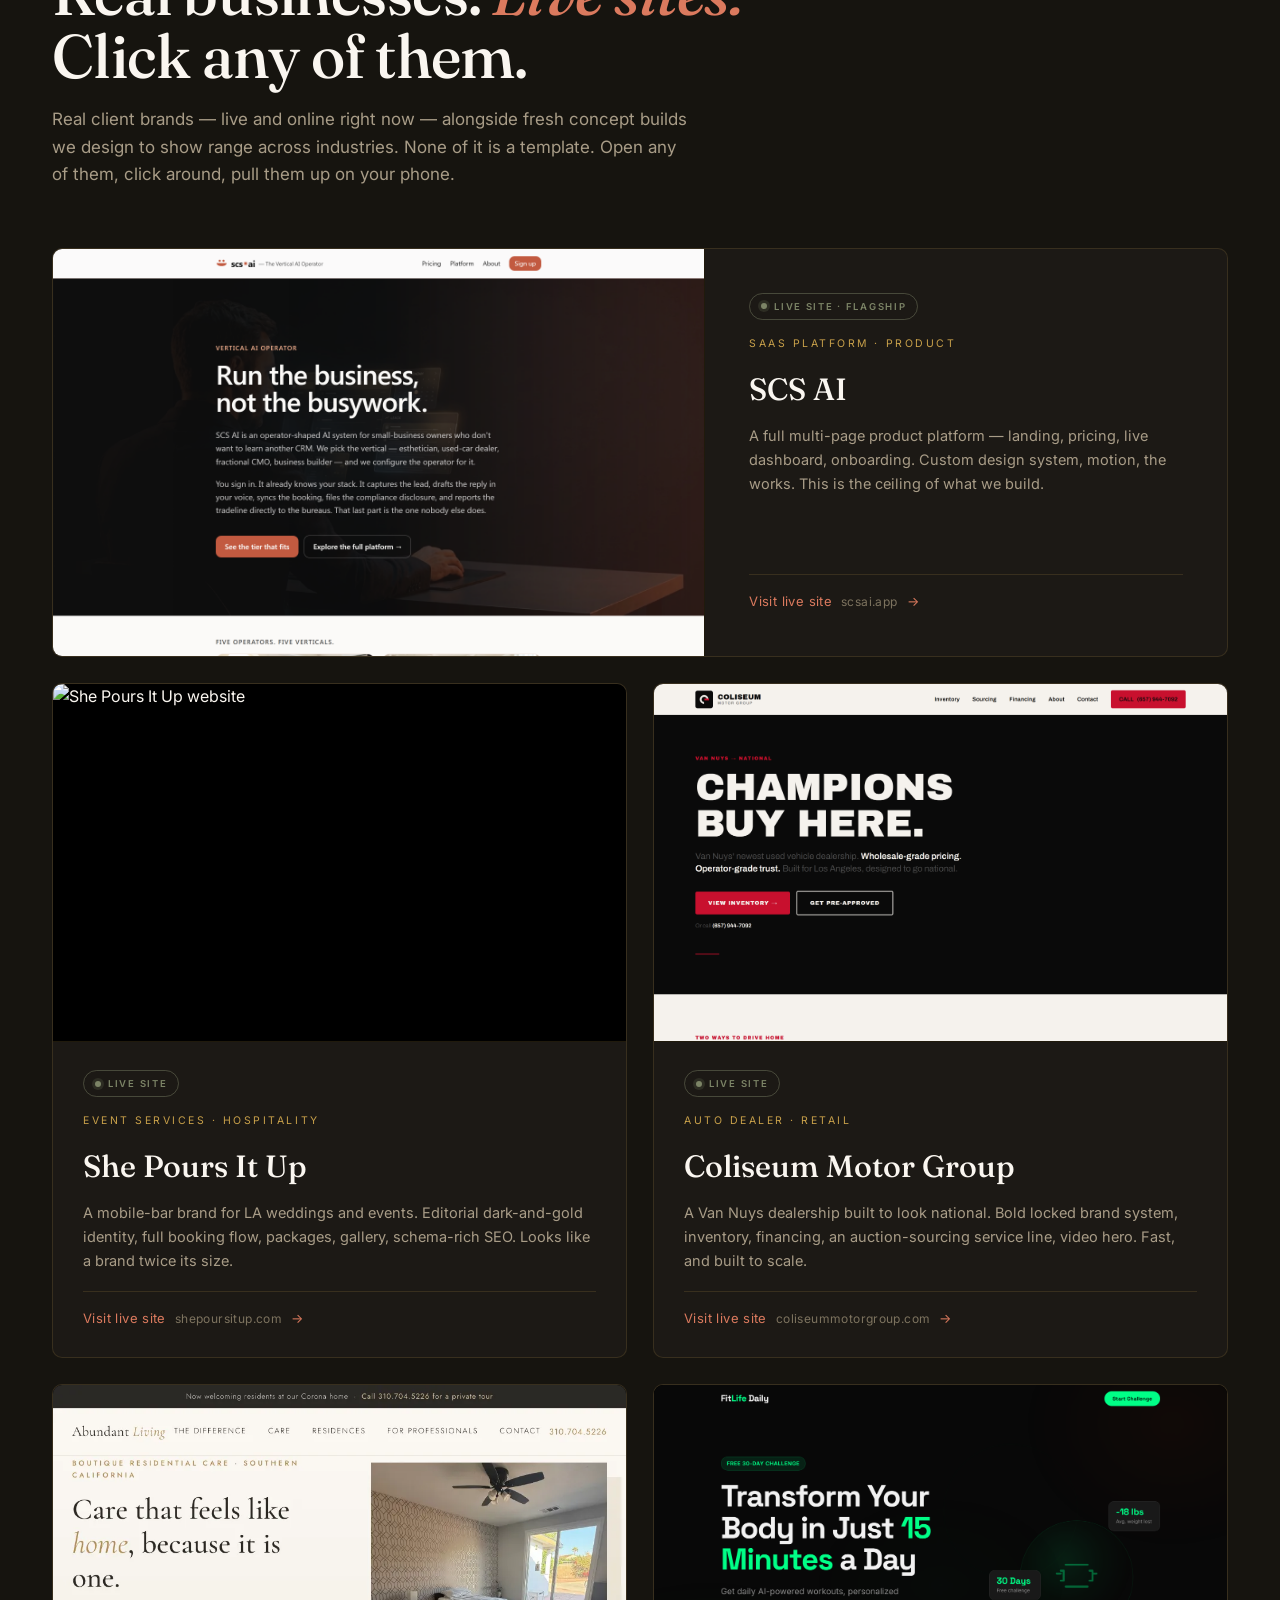
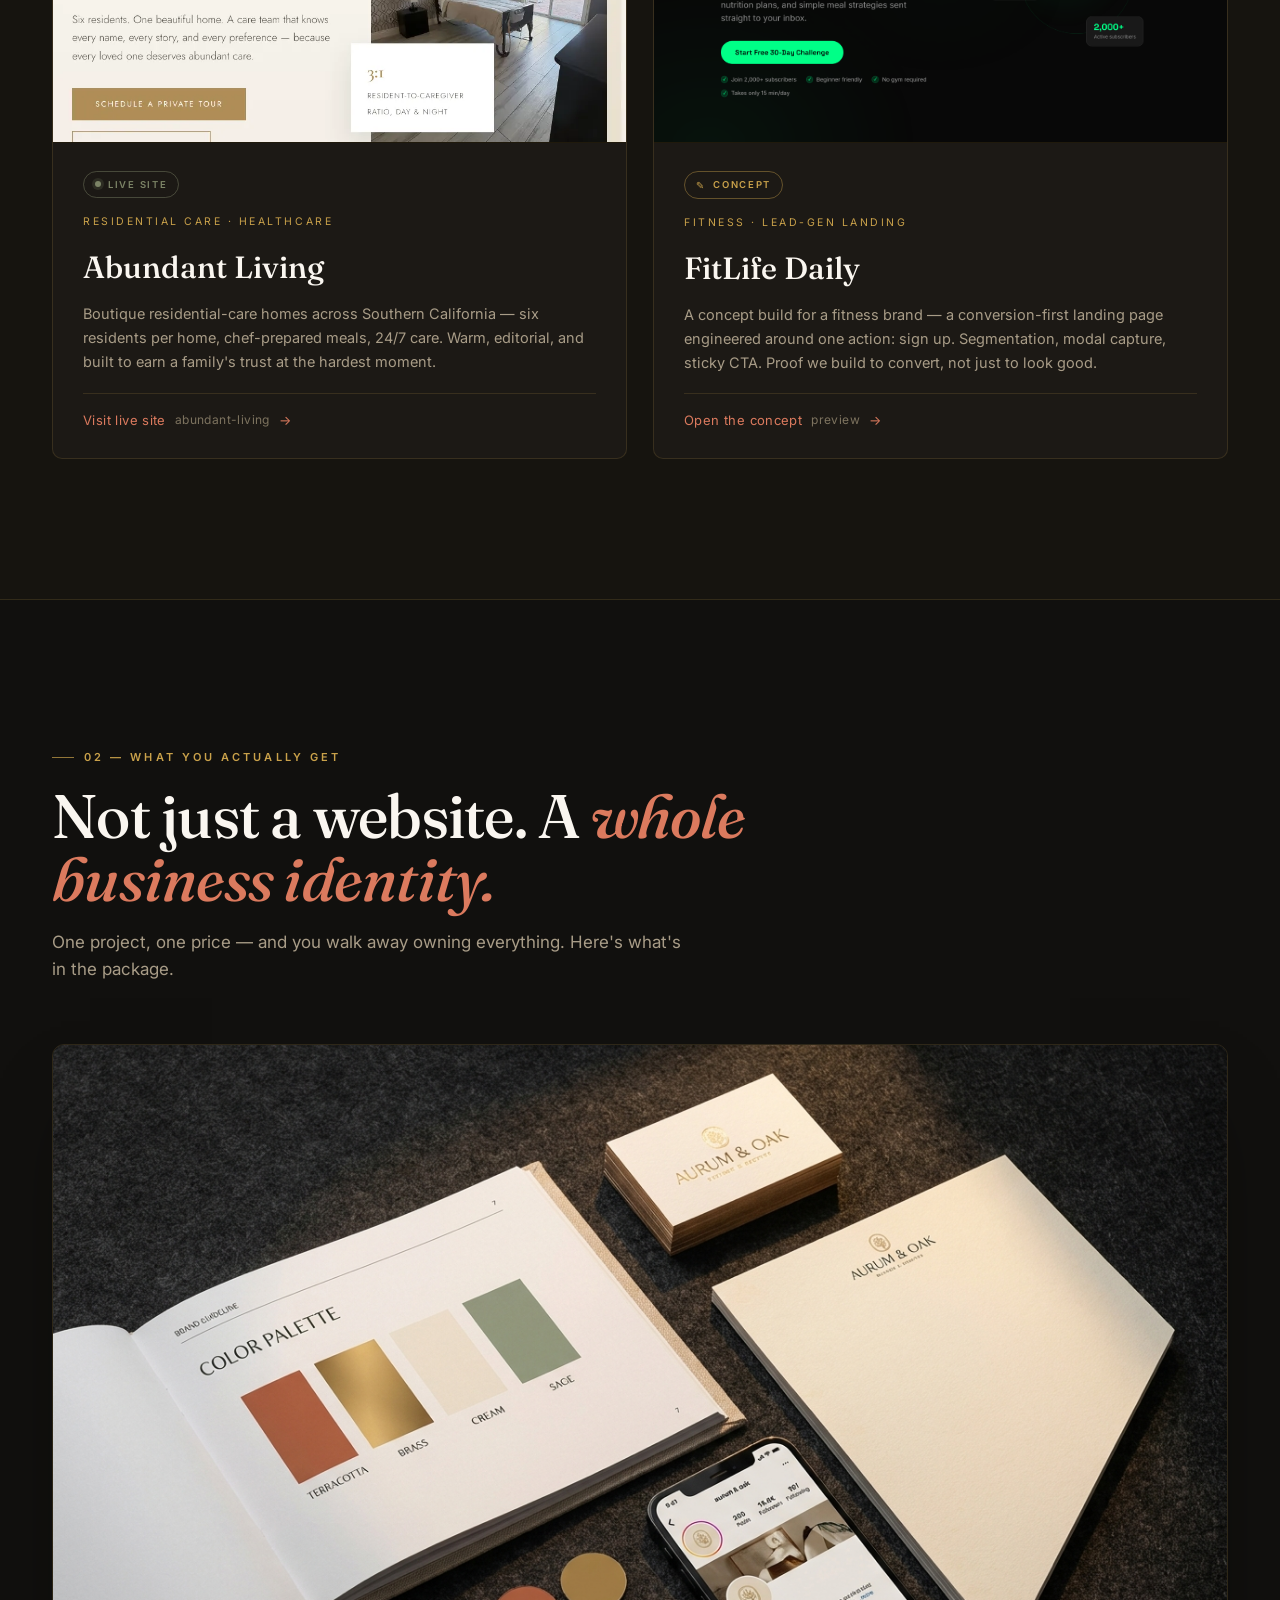
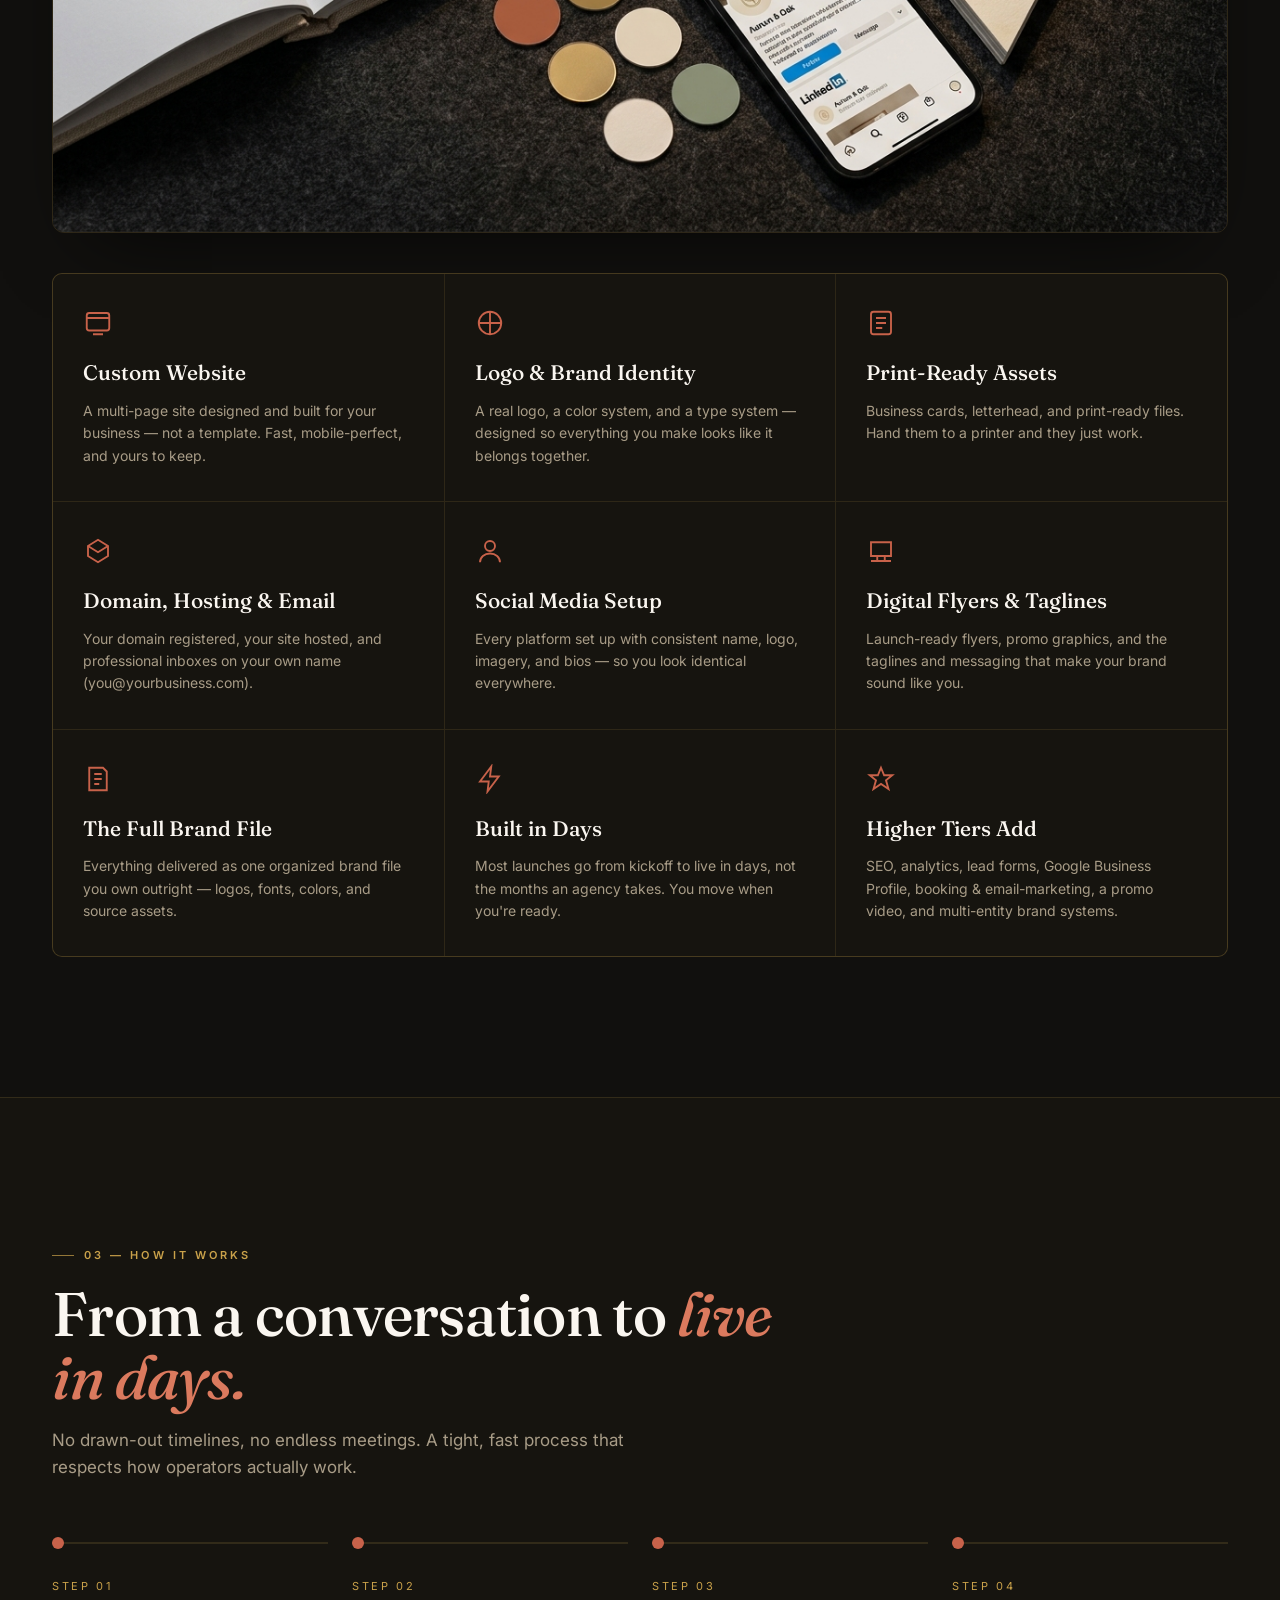
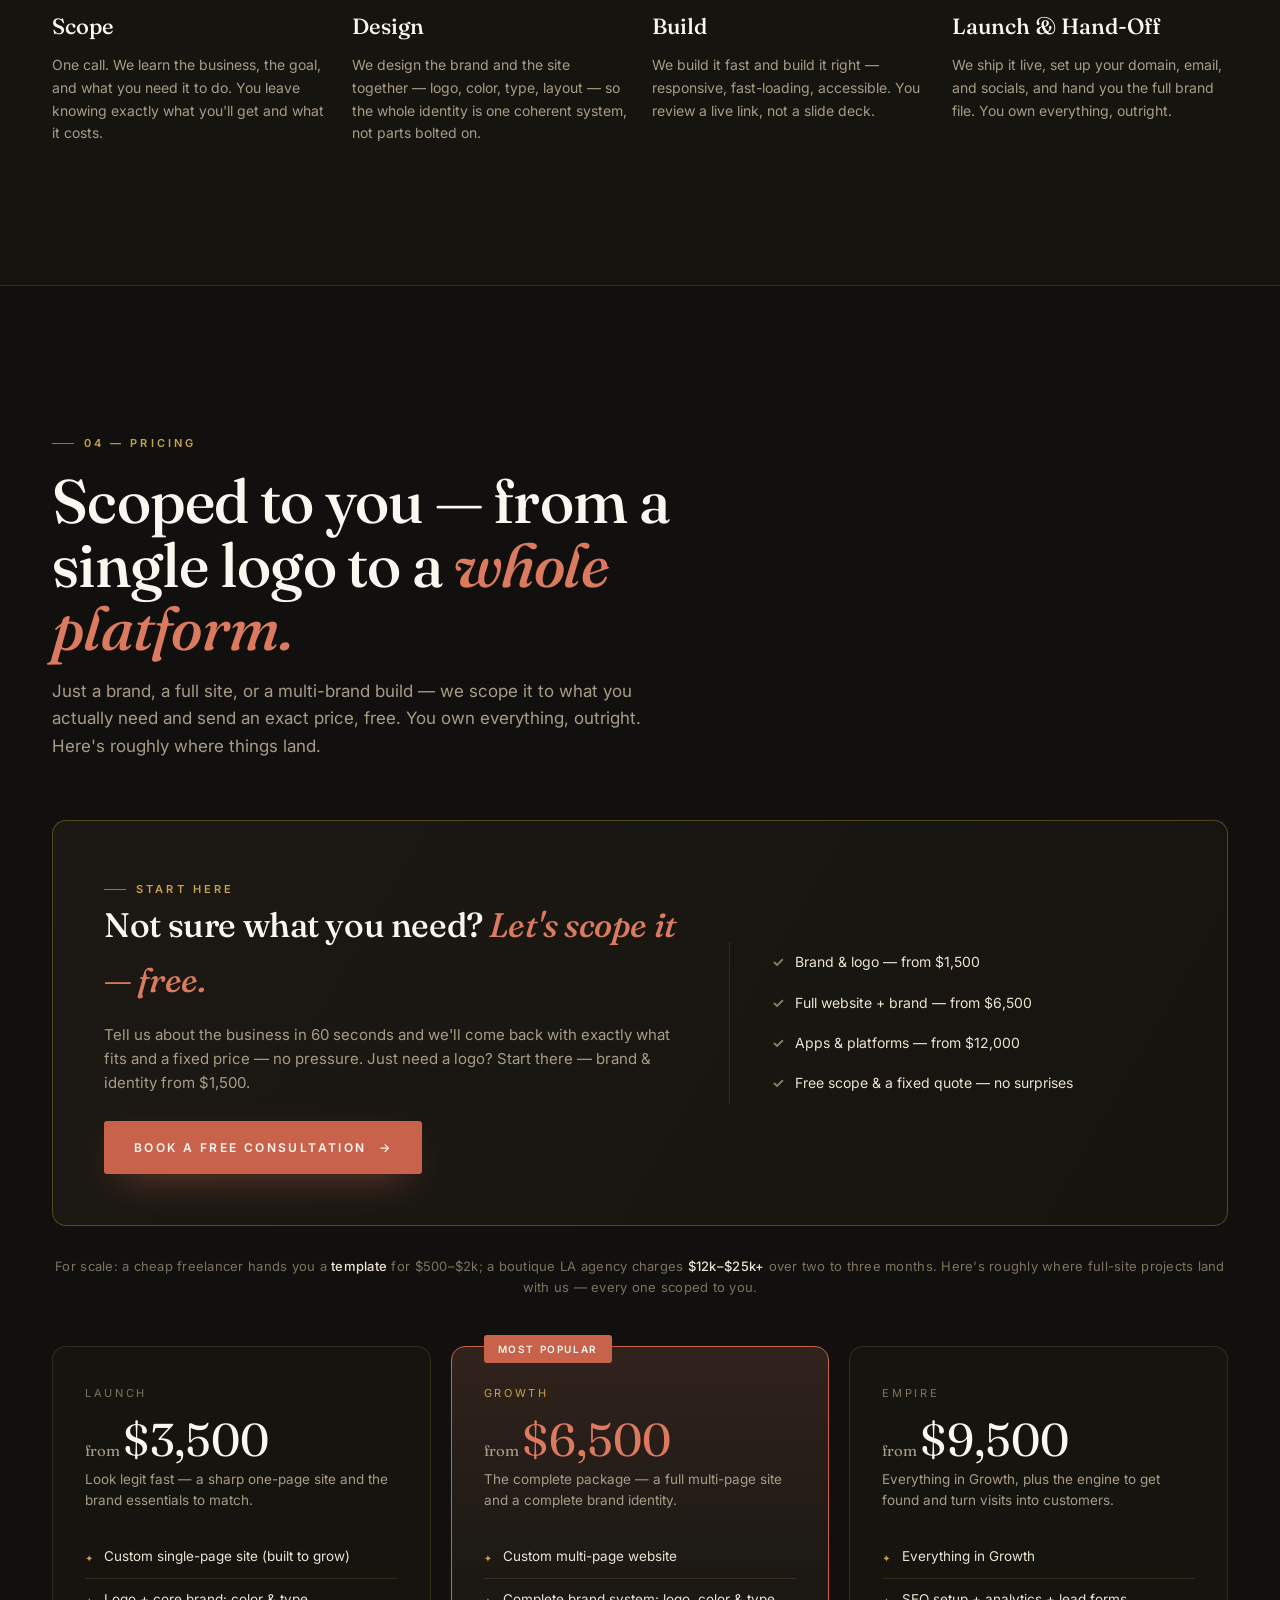
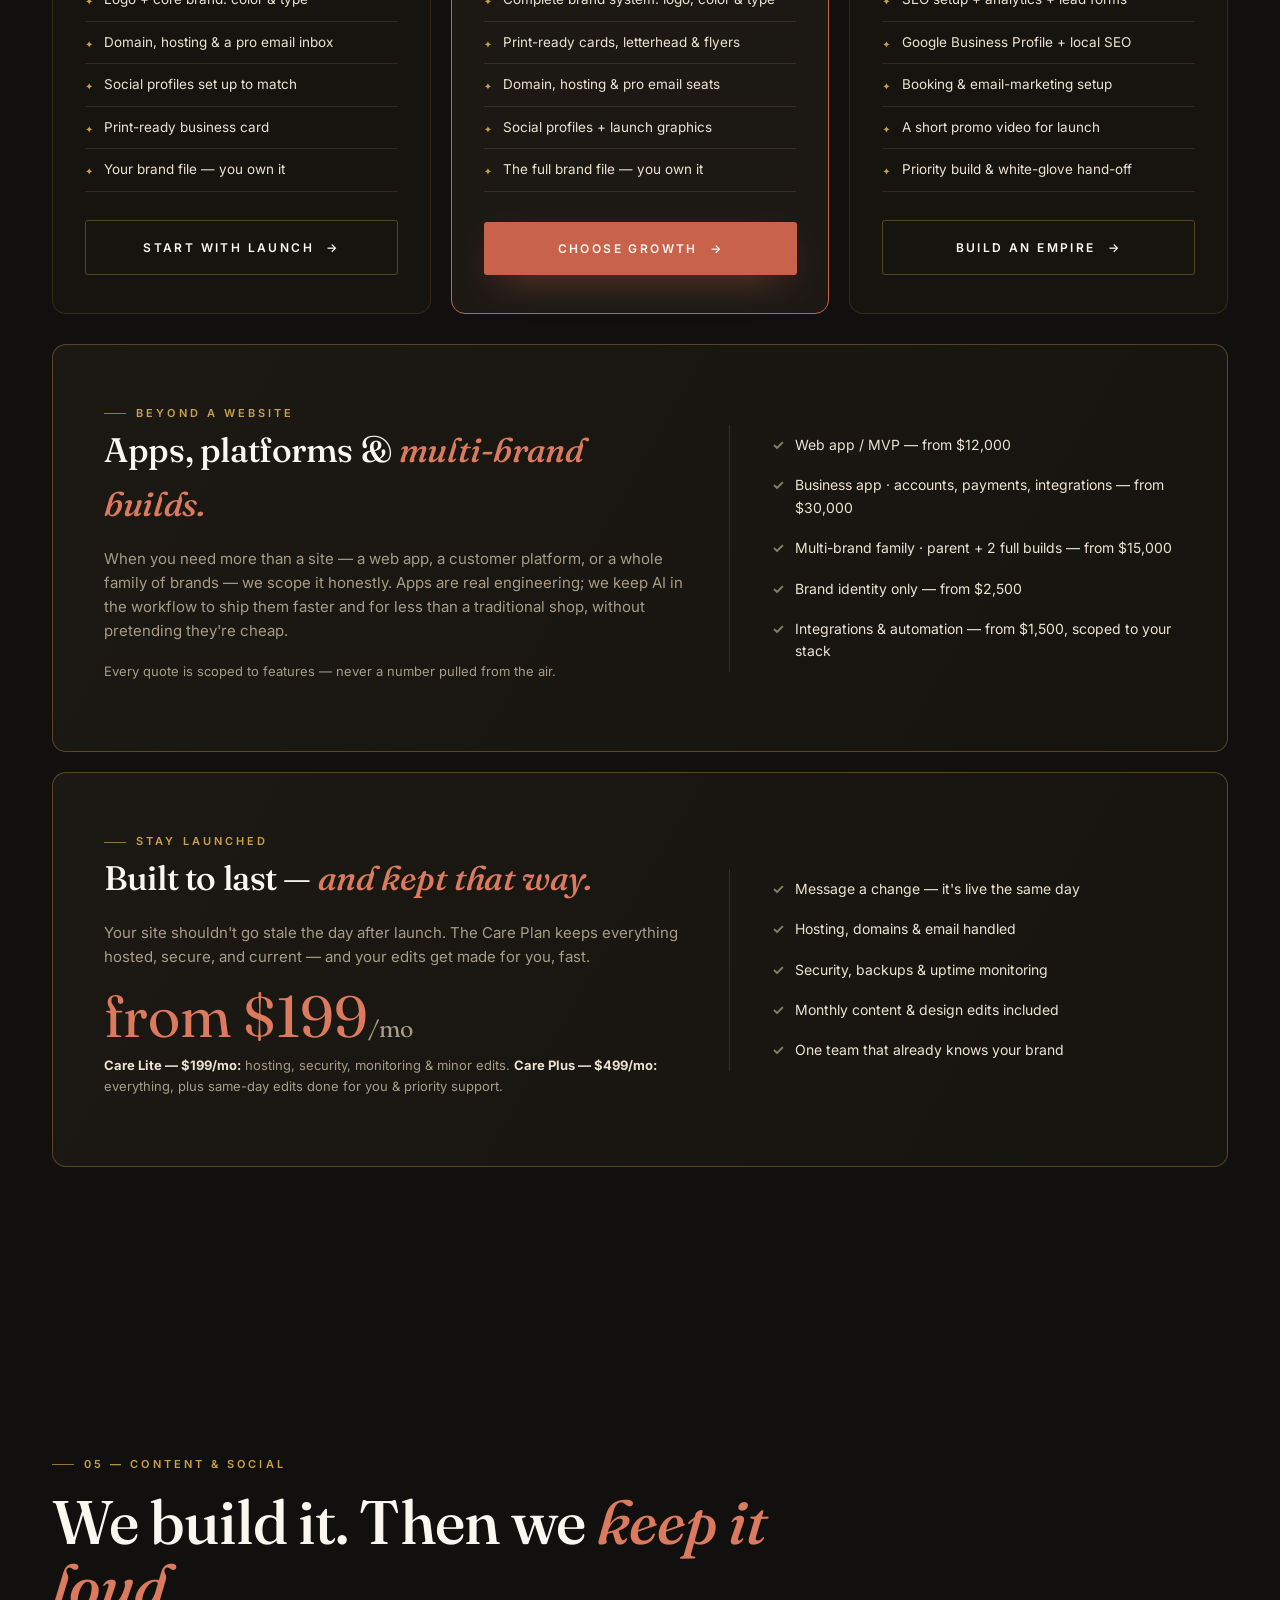
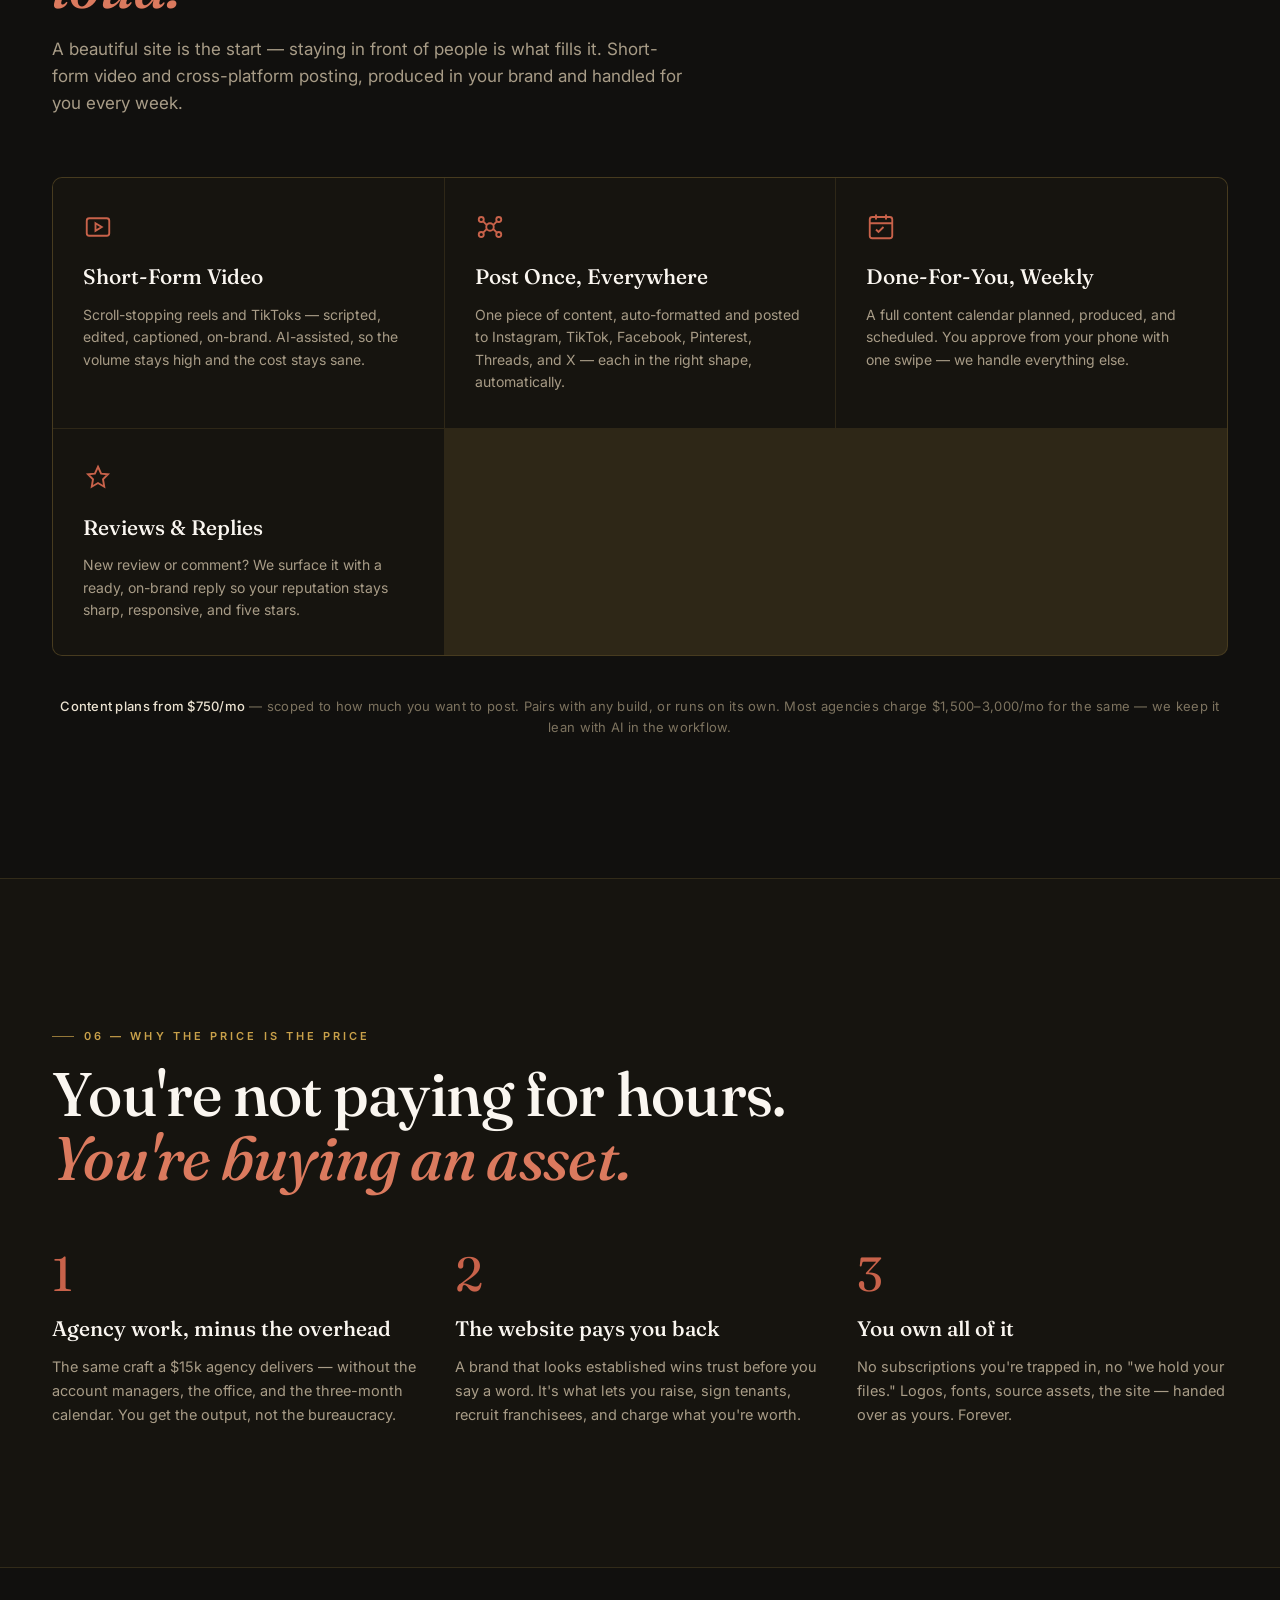
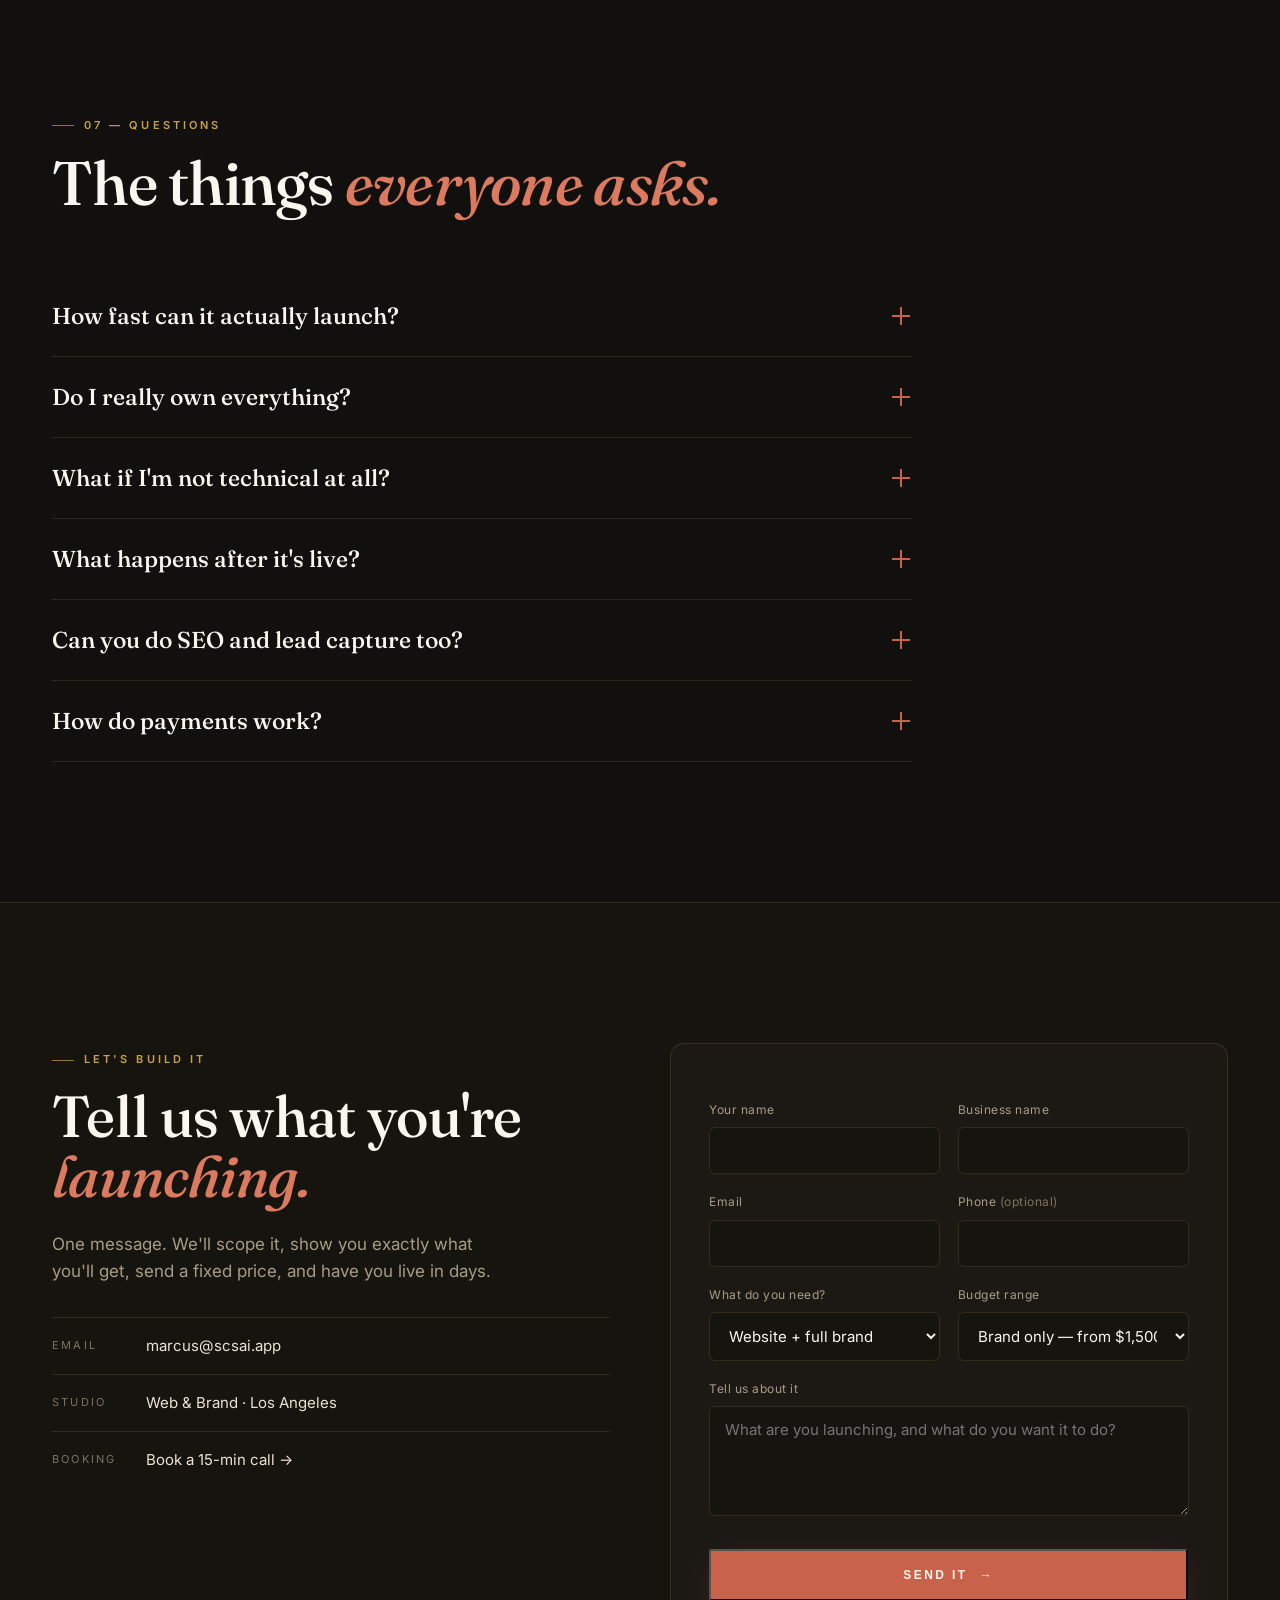
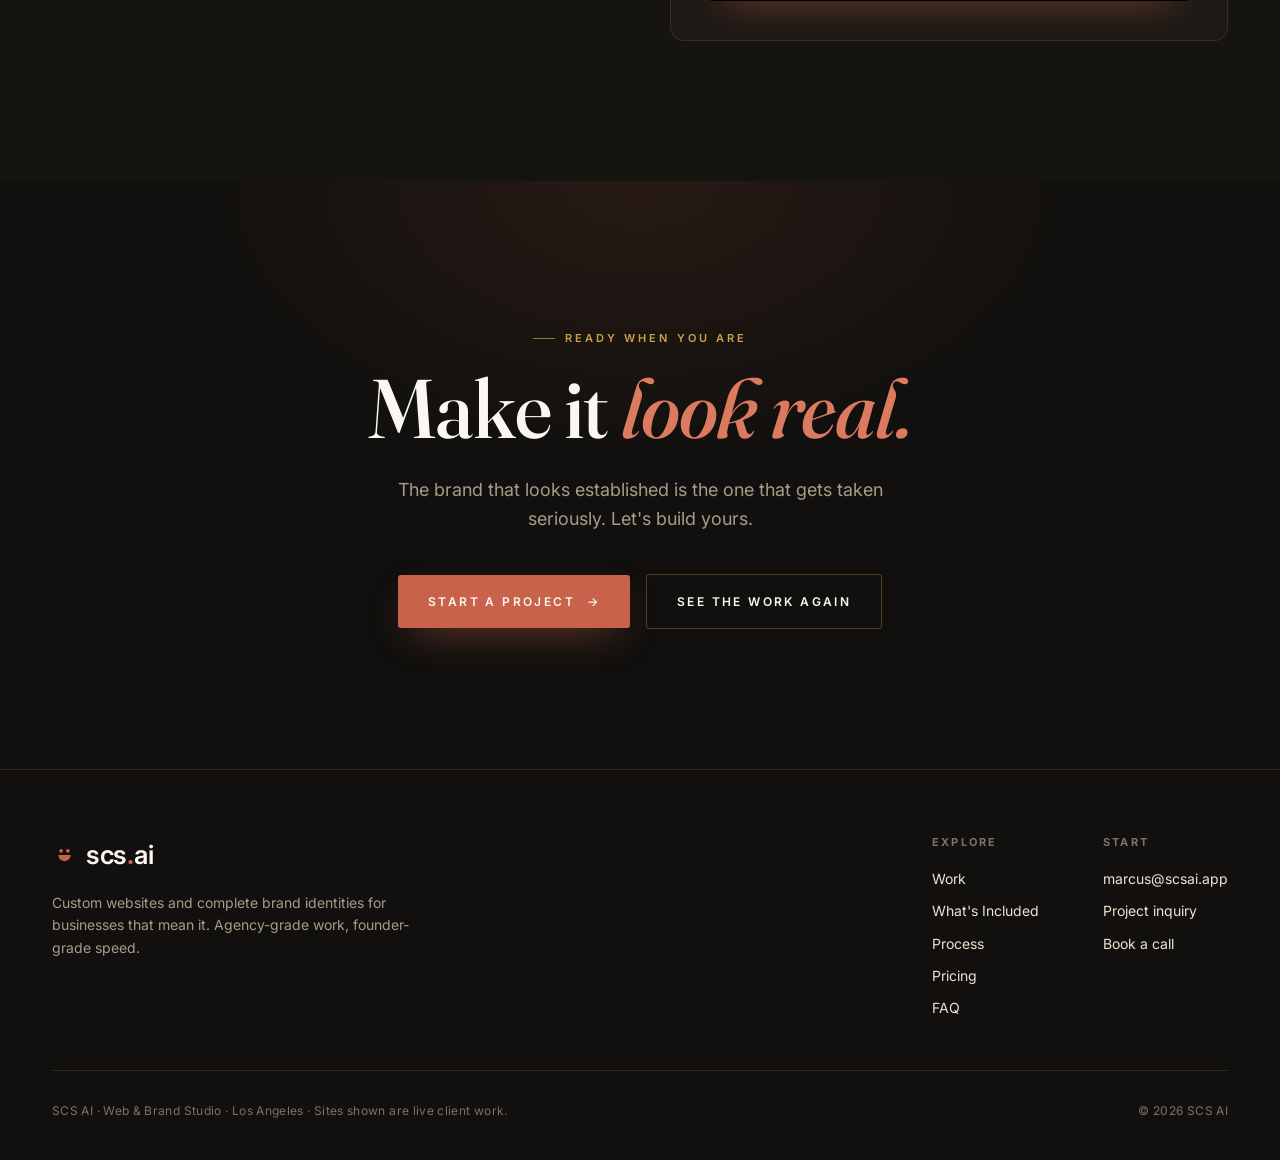
==== commit 76e0e4f2: "Portfolio: remove URSKIN and Ardelicious concept cards + images Per Marcus. Portfolio now = 4 live c" ====
--- a/index.html
+++ b/index.html
@@ -441,28 +441,6 @@
           <div class="work-cat">Fitness · Lead-Gen Landing</div>
           <h3>FitLife Daily</h3>
           <p>A concept build for a fitness brand — a conversion-first landing page engineered around one action: sign up. Segmentation, modal capture, sticky CTA. Proof we build to convert, not just to look good.</p>
-          <span class="work-link">Open the concept <span class="url">preview</span> →</span>
-        </div>
-      </a>
-
-      <a class="work-card reveal" href="https://scs-concepts.onrender.com/urskin/" target="_blank" rel="noopener">
-        <div class="work-shot"><img src="assets/work/urskin.jpg" alt="URSKIN skincare brand concept" loading="lazy" /></div>
-        <div class="work-body">
-          <span class="wtag concept">Concept</span>
-          <div class="work-cat">Skincare · DTC Brand</div>
-          <h3>URSKIN</h3>
-          <p>An AI-native skincare brand concept — editorial product storytelling, a "skin AI" quiz flow, rituals, and rewards. Proof we can build a beauty brand that feels personal and premium.</p>
-          <span class="work-link">Open the concept <span class="url">preview</span> →</span>
-        </div>
-      </a>
-
-      <a class="work-card reveal" href="https://scs-concepts.onrender.com/ardelicious/" target="_blank" rel="noopener">
-        <div class="work-shot"><img src="assets/work/ardelicious.jpg" alt="Ardelicious bakery brand concept" loading="lazy" /></div>
-        <div class="work-body">
-          <span class="wtag concept">Concept</span>
-          <div class="work-cat">Bakery · Made-to-Order</div>
-          <h3>Ardelicious</h3>
-          <p>A made-to-order cookie brand concept — "baked when you order," with a menu, build-a-box, limited drops, and concierge ordering. Warm, craveable, conversion-first.</p>
           <span class="work-link">Open the concept <span class="url">preview</span> →</span>
         </div>
       </a>
